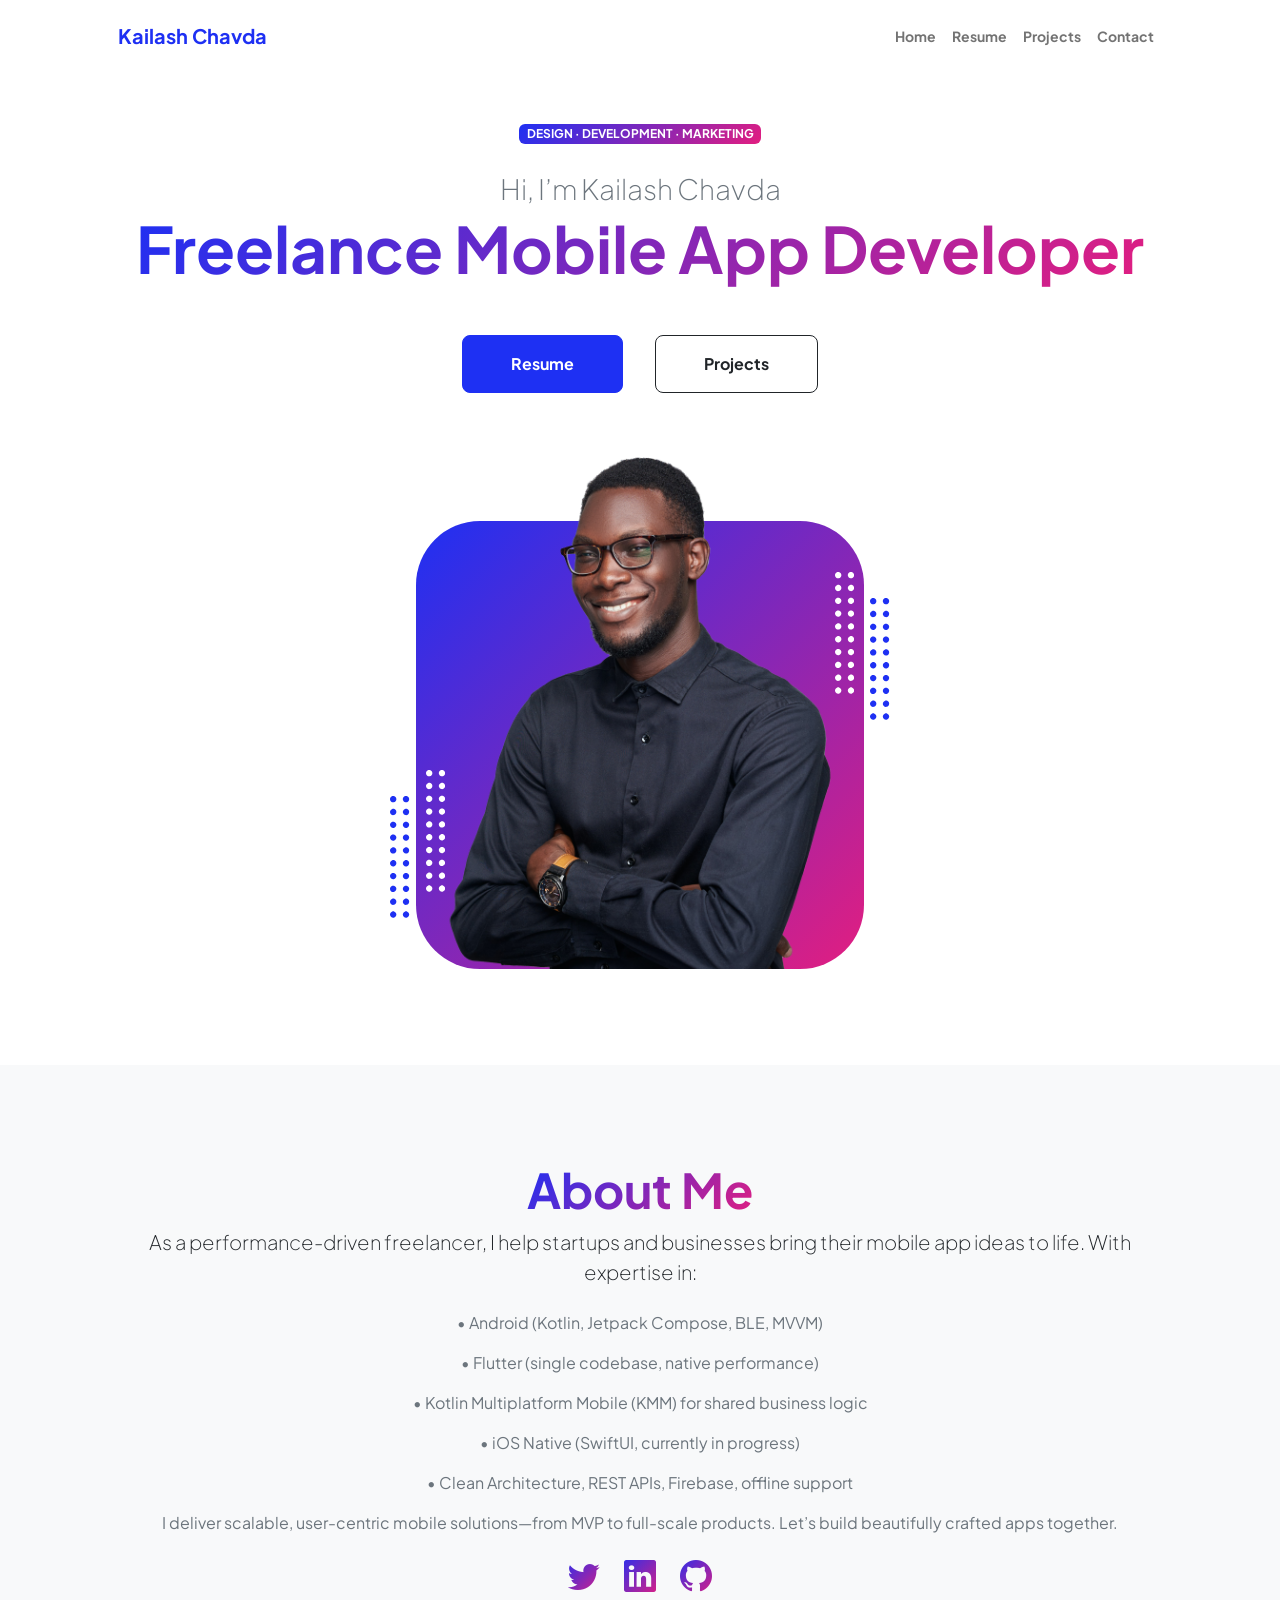
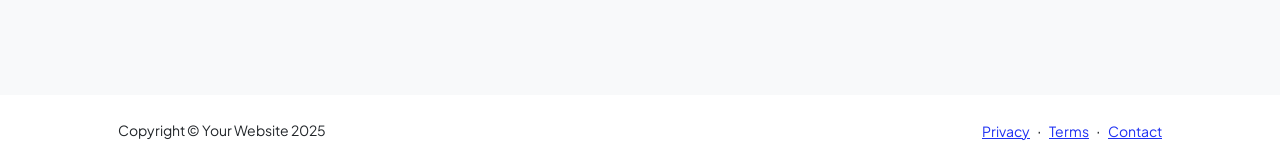
==== index.html @ d4da4707 "Update index.html H1 tag changes" ====
<!DOCTYPE html>
<html lang="en">
    <head>
        <meta charset="utf-8" />
        <meta name="viewport" content="width=device-width, initial-scale=1, shrink-to-fit=no" />
        <meta name="description" content="" />
        <meta name="author" content="" />
        <title>Portfolio - Kailash Chavda</title>
        <!-- Favicon-->
        <link rel="icon" type="image/x-icon" href="assets/favicon.ico" />
        <!-- Custom Google font-->
        <link rel="preconnect" href="https://fonts.googleapis.com" />
        <link rel="preconnect" href="https://fonts.gstatic.com" crossorigin />
        <link href="https://fonts.googleapis.com/css2?family=Plus+Jakarta+Sans:wght@100;200;300;400;500;600;700;800;900&amp;display=swap" rel="stylesheet" />
        <!-- Bootstrap icons-->
        <link href="https://cdn.jsdelivr.net/npm/bootstrap-icons@1.8.1/font/bootstrap-icons.css" rel="stylesheet" />
        <!-- Core theme CSS (includes Bootstrap)-->
        <link href="css/styles.css" rel="stylesheet" />
    </head>
    <body class="d-flex flex-column h-100">
        <main class="flex-shrink-0">
            <!-- Navigation-->
            <nav class="navbar navbar-expand-lg navbar-light bg-white py-3">
                <div class="container px-5">
                    <a class="navbar-brand" href="index.html"><span class="fw-bolder text-primary">Kailash Chavda</span></a>
                    <button class="navbar-toggler" type="button" data-bs-toggle="collapse" data-bs-target="#navbarSupportedContent" aria-controls="navbarSupportedContent" aria-expanded="false" aria-label="Toggle navigation"><span class="navbar-toggler-icon"></span></button>
                    <div class="collapse navbar-collapse" id="navbarSupportedContent">
                        <ul class="navbar-nav ms-auto mb-2 mb-lg-0 small fw-bolder">
                            <li class="nav-item"><a class="nav-link" href="index.html">Home</a></li>
                            <li class="nav-item"><a class="nav-link" href="resume.html">Resume</a></li>
                            <li class="nav-item"><a class="nav-link" href="projects.html">Projects</a></li>
                            <li class="nav-item"><a class="nav-link" href="contact.html">Contact</a></li>
                        </ul>
                    </div>
                </div>
            </nav>
            <!-- Header-->
            <header class="py-5">
                <div class="container px-5 pb-5">
                    <div class="row gx-5 align-items-center">
                        <div class="col-xxl-5">
                            <!-- Header text content-->
                            <div class="text-center text-xxl-start">
                                <div class="badge bg-gradient-primary-to-secondary text-white mb-4"><div class="text-uppercase">Design &middot; Development &middot; Marketing</div></div>
                                <div class="fs-3 fw-light text-muted">Hi, I’m Kailash Chavda</div>
                                <h1 class="display-3 fw-bolder mb-5"><span class="text-gradient d-inline">Freelance Mobile App Developer</span></h1>
                                <div class="d-grid gap-3 d-sm-flex justify-content-sm-center justify-content-xxl-start mb-3">
                                    <a class="btn btn-primary btn-lg px-5 py-3 me-sm-3 fs-6 fw-bolder" href="resume.html">Resume</a>
                                    <a class="btn btn-outline-dark btn-lg px-5 py-3 fs-6 fw-bolder" href="projects.html">Projects</a>
                                </div>
                            </div>
                        </div>
                        <div class="col-xxl-7">
                            <!-- Header profile picture-->
                            <div class="d-flex justify-content-center mt-5 mt-xxl-0">
                                <div class="profile bg-gradient-primary-to-secondary">
                                    <!-- TIP: For best results, use a photo with a transparent background like the demo example below-->
                                    <!-- Watch a tutorial on how to do this on YouTube (link)-->
                                    <img class="profile-img" src="assets/profile.png" alt="..." />
                                    <div class="dots-1">
                                        <!-- SVG Dots-->
                                        <svg version="1.1" xmlns="http://www.w3.org/2000/svg" xmlns:xlink="http://www.w3.org/1999/xlink" x="0px" y="0px" viewBox="0 0 191.6 1215.4" style="enable-background: new 0 0 191.6 1215.4" xml:space="preserve">
                                            <g transform="translate(0.000000,1280.000000) scale(0.100000,-0.100000)">
                                                <path d="M227.7,12788.6c-105-35-200-141-222-248c-43-206,163-412,369-369c155,32,275,190,260,339c-11,105-90,213-190,262        C383.7,12801.6,289.7,12808.6,227.7,12788.6z"></path>
                                                <path d="M1507.7,12788.6c-151-50-253-216-222-362c25-119,136-230,254-255c194-41,395,142,375,339c-11,105-90,213-190,262        C1663.7,12801.6,1569.7,12808.6,1507.7,12788.6z"></path>
                                                <path d="M227.7,11508.6c-105-35-200-141-222-248c-43-206,163-412,369-369c155,32,275,190,260,339c-11,105-90,213-190,262        C383.7,11521.6,289.7,11528.6,227.7,11508.6z"></path>
                                                <path d="M1507.7,11508.6c-151-50-253-216-222-362c25-119,136-230,254-255c194-41,395,142,375,339c-11,105-90,213-190,262        C1663.7,11521.6,1569.7,11528.6,1507.7,11508.6z"></path>
                                                <path d="M227.7,10228.6c-105-35-200-141-222-248c-43-206,163-412,369-369c155,32,275,190,260,339c-11,105-90,213-190,262        C383.7,10241.6,289.7,10248.6,227.7,10228.6z"></path>
                                                <path d="M1507.7,10228.6c-105-35-200-141-222-248c-43-206,163-412,369-369c155,32,275,190,260,339c-11,105-90,213-190,262        C1663.7,10241.6,1569.7,10248.6,1507.7,10228.6z"></path>
                                                <path d="M227.7,8948.6c-105-35-200-141-222-248c-43-206,163-412,369-369c155,32,275,190,260,339c-11,105-90,213-190,262        C383.7,8961.6,289.7,8968.6,227.7,8948.6z"></path>
                                                <path d="M1507.7,8948.6c-105-35-200-141-222-248c-43-206,163-412,369-369c155,32,275,190,260,339c-11,105-90,213-190,262        C1663.7,8961.6,1569.7,8968.6,1507.7,8948.6z"></path>
                                                <path d="M227.7,7668.6c-105-35-200-141-222-248c-43-206,163-412,369-369c155,32,275,190,260,339c-11,105-90,213-190,262        C383.7,7681.6,289.7,7688.6,227.7,7668.6z"></path>
                                                <path d="M1507.7,7668.6c-105-35-200-141-222-248c-43-206,163-412,369-369c155,32,275,190,260,339c-11,105-90,213-190,262        C1663.7,7681.6,1569.7,7688.6,1507.7,7668.6z"></path>
                                                <path d="M227.7,6388.6c-105-35-200-141-222-248c-43-206,163-412,369-369c155,32,275,190,260,339c-11,105-90,213-190,262        C383.7,6401.6,289.7,6408.6,227.7,6388.6z"></path>
                                                <path d="M1507.7,6388.6c-105-35-200-141-222-248c-43-206,163-412,369-369c155,32,275,190,260,339c-11,105-90,213-190,262        C1663.7,6401.6,1569.7,6408.6,1507.7,6388.6z"></path>
                                                <path d="M227.7,5108.6c-105-35-200-141-222-248c-43-206,163-412,369-369c155,32,275,190,260,339c-11,105-90,213-190,262        C383.7,5121.6,289.7,5128.6,227.7,5108.6z"></path>
                                                <path d="M1507.7,5108.6c-105-35-200-141-222-248c-43-206,163-412,369-369c155,32,275,190,260,339c-11,105-90,213-190,262        C1663.7,5121.6,1569.7,5128.6,1507.7,5108.6z"></path>
                                                <path d="M227.7,3828.6c-105-35-200-141-222-248c-43-206,163-412,369-369c155,32,275,190,260,339c-11,105-90,213-190,262        C383.7,3841.6,289.7,3848.6,227.7,3828.6z"></path>
                                                <path d="M1507.7,3828.6c-105-35-200-141-222-248c-43-206,163-412,369-369c155,32,275,190,260,339c-11,105-90,213-190,262        C1663.7,3841.6,1569.7,3848.6,1507.7,3828.6z"></path>
                                                <path d="M227.7,2548.6c-105-35-200-141-222-248c-43-206,163-412,369-369c155,32,275,190,260,339c-11,105-90,213-190,262        C383.7,2561.6,289.7,2568.6,227.7,2548.6z"></path>
                                                <path d="M1507.7,2548.6c-105-35-200-141-222-248c-43-206,163-412,369-369c155,32,275,190,260,339c-11,105-90,213-190,262        C1663.7,2561.6,1569.7,2568.6,1507.7,2548.6z"></path>
                                                <path d="M227.7,1268.6c-105-35-200-141-222-248c-43-206,163-412,369-369c155,32,275,190,260,339c-11,105-90,213-190,262        C383.7,1281.6,289.7,1288.6,227.7,1268.6z"></path>
                                                <path d="M1507.7,1268.6c-105-35-200-141-222-248c-43-206,163-412,369-369c155,32,275,190,260,339c-11,105-90,213-190,262        C1663.7,1281.6,1569.7,1288.6,1507.7,1268.6z"></path>
                                            </g>
                                        </svg>
                                        <!-- END of SVG dots-->
                                    </div>
                                    <div class="dots-2">
                                        <!-- SVG Dots-->
                                        <svg version="1.1" xmlns="http://www.w3.org/2000/svg" xmlns:xlink="http://www.w3.org/1999/xlink" x="0px" y="0px" viewBox="0 0 191.6 1215.4" style="enable-background: new 0 0 191.6 1215.4" xml:space="preserve">
                                            <g transform="translate(0.000000,1280.000000) scale(0.100000,-0.100000)">
                                                <path d="M227.7,12788.6c-105-35-200-141-222-248c-43-206,163-412,369-369c155,32,275,190,260,339c-11,105-90,213-190,262        C383.7,12801.6,289.7,12808.6,227.7,12788.6z"></path>
                                                <path d="M1507.7,12788.6c-151-50-253-216-222-362c25-119,136-230,254-255c194-41,395,142,375,339c-11,105-90,213-190,262        C1663.7,12801.6,1569.7,12808.6,1507.7,12788.6z"></path>
                                                <path d="M227.7,11508.6c-105-35-200-141-222-248c-43-206,163-412,369-369c155,32,275,190,260,339c-11,105-90,213-190,262        C383.7,11521.6,289.7,11528.6,227.7,11508.6z"></path>
                                                <path d="M1507.7,11508.6c-151-50-253-216-222-362c25-119,136-230,254-255c194-41,395,142,375,339c-11,105-90,213-190,262        C1663.7,11521.6,1569.7,11528.6,1507.7,11508.6z"></path>
                                                <path d="M227.7,10228.6c-105-35-200-141-222-248c-43-206,163-412,369-369c155,32,275,190,260,339c-11,105-90,213-190,262        C383.7,10241.6,289.7,10248.6,227.7,10228.6z"></path>
                                                <path d="M1507.7,10228.6c-105-35-200-141-222-248c-43-206,163-412,369-369c155,32,275,190,260,339c-11,105-90,213-190,262        C1663.7,10241.6,1569.7,10248.6,1507.7,10228.6z"></path>
                                                <path d="M227.7,8948.6c-105-35-200-141-222-248c-43-206,163-412,369-369c155,32,275,190,260,339c-11,105-90,213-190,262        C383.7,8961.6,289.7,8968.6,227.7,8948.6z"></path>
                                                <path d="M1507.7,8948.6c-105-35-200-141-222-248c-43-206,163-412,369-369c155,32,275,190,260,339c-11,105-90,213-190,262        C1663.7,8961.6,1569.7,8968.6,1507.7,8948.6z"></path>
                                                <path d="M227.7,7668.6c-105-35-200-141-222-248c-43-206,163-412,369-369c155,32,275,190,260,339c-11,105-90,213-190,262        C383.7,7681.6,289.7,7688.6,227.7,7668.6z"></path>
                                                <path d="M1507.7,7668.6c-105-35-200-141-222-248c-43-206,163-412,369-369c155,32,275,190,260,339c-11,105-90,213-190,262        C1663.7,7681.6,1569.7,7688.6,1507.7,7668.6z"></path>
                                                <path d="M227.7,6388.6c-105-35-200-141-222-248c-43-206,163-412,369-369c155,32,275,190,260,339c-11,105-90,213-190,262        C383.7,6401.6,289.7,6408.6,227.7,6388.6z"></path>
                                                <path d="M1507.7,6388.6c-105-35-200-141-222-248c-43-206,163-412,369-369c155,32,275,190,260,339c-11,105-90,213-190,262        C1663.7,6401.6,1569.7,6408.6,1507.7,6388.6z"></path>
                                                <path d="M227.7,5108.6c-105-35-200-141-222-248c-43-206,163-412,369-369c155,32,275,190,260,339c-11,105-90,213-190,262        C383.7,5121.6,289.7,5128.6,227.7,5108.6z"></path>
                                                <path d="M1507.7,5108.6c-105-35-200-141-222-248c-43-206,163-412,369-369c155,32,275,190,260,339c-11,105-90,213-190,262        C1663.7,5121.6,1569.7,5128.6,1507.7,5108.6z"></path>
                                                <path d="M227.7,3828.6c-105-35-200-141-222-248c-43-206,163-412,369-369c155,32,275,190,260,339c-11,105-90,213-190,262        C383.7,3841.6,289.7,3848.6,227.7,3828.6z"></path>
                                                <path d="M1507.7,3828.6c-105-35-200-141-222-248c-43-206,163-412,369-369c155,32,275,190,260,339c-11,105-90,213-190,262        C1663.7,3841.6,1569.7,3848.6,1507.7,3828.6z"></path>
                                                <path d="M227.7,2548.6c-105-35-200-141-222-248c-43-206,163-412,369-369c155,32,275,190,260,339c-11,105-90,213-190,262        C383.7,2561.6,289.7,2568.6,227.7,2548.6z"></path>
                                                <path d="M1507.7,2548.6c-105-35-200-141-222-248c-43-206,163-412,369-369c155,32,275,190,260,339c-11,105-90,213-190,262        C1663.7,2561.6,1569.7,2568.6,1507.7,2548.6z"></path>
                                                <path d="M227.7,1268.6c-105-35-200-141-222-248c-43-206,163-412,369-369c155,32,275,190,260,339c-11,105-90,213-190,262        C383.7,1281.6,289.7,1288.6,227.7,1268.6z"></path>
                                                <path d="M1507.7,1268.6c-105-35-200-141-222-248c-43-206,163-412,369-369c155,32,275,190,260,339c-11,105-90,213-190,262        C1663.7,1281.6,1569.7,1288.6,1507.7,1268.6z"></path>
                                            </g>
                                        </svg>
                                        <!-- END of SVG dots-->
                                    </div>
                                    <div class="dots-3">
                                        <!-- SVG Dots-->
                                        <svg version="1.1" xmlns="http://www.w3.org/2000/svg" xmlns:xlink="http://www.w3.org/1999/xlink" x="0px" y="0px" viewBox="0 0 191.6 1215.4" style="enable-background: new 0 0 191.6 1215.4" xml:space="preserve">
                                            <g transform="translate(0.000000,1280.000000) scale(0.100000,-0.100000)">
                                                <path d="M227.7,12788.6c-105-35-200-141-222-248c-43-206,163-412,369-369c155,32,275,190,260,339c-11,105-90,213-190,262        C383.7,12801.6,289.7,12808.6,227.7,12788.6z"></path>
                                                <path d="M1507.7,12788.6c-151-50-253-216-222-362c25-119,136-230,254-255c194-41,395,142,375,339c-11,105-90,213-190,262        C1663.7,12801.6,1569.7,12808.6,1507.7,12788.6z"></path>
                                                <path d="M227.7,11508.6c-105-35-200-141-222-248c-43-206,163-412,369-369c155,32,275,190,260,339c-11,105-90,213-190,262        C383.7,11521.6,289.7,11528.6,227.7,11508.6z"></path>
                                                <path d="M1507.7,11508.6c-151-50-253-216-222-362c25-119,136-230,254-255c194-41,395,142,375,339c-11,105-90,213-190,262        C1663.7,11521.6,1569.7,11528.6,1507.7,11508.6z"></path>
                                                <path d="M227.7,10228.6c-105-35-200-141-222-248c-43-206,163-412,369-369c155,32,275,190,260,339c-11,105-90,213-190,262        C383.7,10241.6,289.7,10248.6,227.7,10228.6z"></path>
                                                <path d="M1507.7,10228.6c-105-35-200-141-222-248c-43-206,163-412,369-369c155,32,275,190,260,339c-11,105-90,213-190,262        C1663.7,10241.6,1569.7,10248.6,1507.7,10228.6z"></path>
                                                <path d="M227.7,8948.6c-105-35-200-141-222-248c-43-206,163-412,369-369c155,32,275,190,260,339c-11,105-90,213-190,262        C383.7,8961.6,289.7,8968.6,227.7,8948.6z"></path>
                                                <path d="M1507.7,8948.6c-105-35-200-141-222-248c-43-206,163-412,369-369c155,32,275,190,260,339c-11,105-90,213-190,262        C1663.7,8961.6,1569.7,8968.6,1507.7,8948.6z"></path>
                                                <path d="M227.7,7668.6c-105-35-200-141-222-248c-43-206,163-412,369-369c155,32,275,190,260,339c-11,105-90,213-190,262        C383.7,7681.6,289.7,7688.6,227.7,7668.6z"></path>
                                                <path d="M1507.7,7668.6c-105-35-200-141-222-248c-43-206,163-412,369-369c155,32,275,190,260,339c-11,105-90,213-190,262        C1663.7,7681.6,1569.7,7688.6,1507.7,7668.6z"></path>
                                                <path d="M227.7,6388.6c-105-35-200-141-222-248c-43-206,163-412,369-369c155,32,275,190,260,339c-11,105-90,213-190,262        C383.7,6401.6,289.7,6408.6,227.7,6388.6z"></path>
                                                <path d="M1507.7,6388.6c-105-35-200-141-222-248c-43-206,163-412,369-369c155,32,275,190,260,339c-11,105-90,213-190,262        C1663.7,6401.6,1569.7,6408.6,1507.7,6388.6z"></path>
                                                <path d="M227.7,5108.6c-105-35-200-141-222-248c-43-206,163-412,369-369c155,32,275,190,260,339c-11,105-90,213-190,262        C383.7,5121.6,289.7,5128.6,227.7,5108.6z"></path>
                                                <path d="M1507.7,5108.6c-105-35-200-141-222-248c-43-206,163-412,369-369c155,32,275,190,260,339c-11,105-90,213-190,262        C1663.7,5121.6,1569.7,5128.6,1507.7,5108.6z"></path>
                                                <path d="M227.7,3828.6c-105-35-200-141-222-248c-43-206,163-412,369-369c155,32,275,190,260,339c-11,105-90,213-190,262        C383.7,3841.6,289.7,3848.6,227.7,3828.6z"></path>
                                                <path d="M1507.7,3828.6c-105-35-200-141-222-248c-43-206,163-412,369-369c155,32,275,190,260,339c-11,105-90,213-190,262        C1663.7,3841.6,1569.7,3848.6,1507.7,3828.6z"></path>
                                                <path d="M227.7,2548.6c-105-35-200-141-222-248c-43-206,163-412,369-369c155,32,275,190,260,339c-11,105-90,213-190,262        C383.7,2561.6,289.7,2568.6,227.7,2548.6z"></path>
                                                <path d="M1507.7,2548.6c-105-35-200-141-222-248c-43-206,163-412,369-369c155,32,275,190,260,339c-11,105-90,213-190,262        C1663.7,2561.6,1569.7,2568.6,1507.7,2548.6z"></path>
                                                <path d="M227.7,1268.6c-105-35-200-141-222-248c-43-206,163-412,369-369c155,32,275,190,260,339c-11,105-90,213-190,262        C383.7,1281.6,289.7,1288.6,227.7,1268.6z"></path>
                                                <path d="M1507.7,1268.6c-105-35-200-141-222-248c-43-206,163-412,369-369c155,32,275,190,260,339c-11,105-90,213-190,262        C1663.7,1281.6,1569.7,1288.6,1507.7,1268.6z"></path>
                                            </g>
                                        </svg>
                                        <!-- END of SVG dots-->
                                    </div>
                                    <div class="dots-4">
                                        <!-- SVG Dots-->
                                        <svg version="1.1" xmlns="http://www.w3.org/2000/svg" xmlns:xlink="http://www.w3.org/1999/xlink" x="0px" y="0px" viewBox="0 0 191.6 1215.4" style="enable-background: new 0 0 191.6 1215.4" xml:space="preserve">
                                            <g transform="translate(0.000000,1280.000000) scale(0.100000,-0.100000)">
                                                <path d="M227.7,12788.6c-105-35-200-141-222-248c-43-206,163-412,369-369c155,32,275,190,260,339c-11,105-90,213-190,262        C383.7,12801.6,289.7,12808.6,227.7,12788.6z"></path>
                                                <path d="M1507.7,12788.6c-151-50-253-216-222-362c25-119,136-230,254-255c194-41,395,142,375,339c-11,105-90,213-190,262        C1663.7,12801.6,1569.7,12808.6,1507.7,12788.6z"></path>
                                                <path d="M227.7,11508.6c-105-35-200-141-222-248c-43-206,163-412,369-369c155,32,275,190,260,339c-11,105-90,213-190,262        C383.7,11521.6,289.7,11528.6,227.7,11508.6z"></path>
                                                <path d="M1507.7,11508.6c-151-50-253-216-222-362c25-119,136-230,254-255c194-41,395,142,375,339c-11,105-90,213-190,262        C1663.7,11521.6,1569.7,11528.6,1507.7,11508.6z"></path>
                                                <path d="M227.7,10228.6c-105-35-200-141-222-248c-43-206,163-412,369-369c155,32,275,190,260,339c-11,105-90,213-190,262        C383.7,10241.6,289.7,10248.6,227.7,10228.6z"></path>
                                                <path d="M1507.7,10228.6c-105-35-200-141-222-248c-43-206,163-412,369-369c155,32,275,190,260,339c-11,105-90,213-190,262        C1663.7,10241.6,1569.7,10248.6,1507.7,10228.6z"></path>
                                                <path d="M227.7,8948.6c-105-35-200-141-222-248c-43-206,163-412,369-369c155,32,275,190,260,339c-11,105-90,213-190,262        C383.7,8961.6,289.7,8968.6,227.7,8948.6z"></path>
                                                <path d="M1507.7,8948.6c-105-35-200-141-222-248c-43-206,163-412,369-369c155,32,275,190,260,339c-11,105-90,213-190,262        C1663.7,8961.6,1569.7,8968.6,1507.7,8948.6z"></path>
                                                <path d="M227.7,7668.6c-105-35-200-141-222-248c-43-206,163-412,369-369c155,32,275,190,260,339c-11,105-90,213-190,262        C383.7,7681.6,289.7,7688.6,227.7,7668.6z"></path>
                                                <path d="M1507.7,7668.6c-105-35-200-141-222-248c-43-206,163-412,369-369c155,32,275,190,260,339c-11,105-90,213-190,262        C1663.7,7681.6,1569.7,7688.6,1507.7,7668.6z"></path>
                                                <path d="M227.7,6388.6c-105-35-200-141-222-248c-43-206,163-412,369-369c155,32,275,190,260,339c-11,105-90,213-190,262        C383.7,6401.6,289.7,6408.6,227.7,6388.6z"></path>
                                                <path d="M1507.7,6388.6c-105-35-200-141-222-248c-43-206,163-412,369-369c155,32,275,190,260,339c-11,105-90,213-190,262        C1663.7,6401.6,1569.7,6408.6,1507.7,6388.6z"></path>
                                                <path d="M227.7,5108.6c-105-35-200-141-222-248c-43-206,163-412,369-369c155,32,275,190,260,339c-11,105-90,213-190,262        C383.7,5121.6,289.7,5128.6,227.7,5108.6z"></path>
                                                <path d="M1507.7,5108.6c-105-35-200-141-222-248c-43-206,163-412,369-369c155,32,275,190,260,339c-11,105-90,213-190,262        C1663.7,5121.6,1569.7,5128.6,1507.7,5108.6z"></path>
                                                <path d="M227.7,3828.6c-105-35-200-141-222-248c-43-206,163-412,369-369c155,32,275,190,260,339c-11,105-90,213-190,262        C383.7,3841.6,289.7,3848.6,227.7,3828.6z"></path>
                                                <path d="M1507.7,3828.6c-105-35-200-141-222-248c-43-206,163-412,369-369c155,32,275,190,260,339c-11,105-90,213-190,262        C1663.7,3841.6,1569.7,3848.6,1507.7,3828.6z"></path>
                                                <path d="M227.7,2548.6c-105-35-200-141-222-248c-43-206,163-412,369-369c155,32,275,190,260,339c-11,105-90,213-190,262        C383.7,2561.6,289.7,2568.6,227.7,2548.6z"></path>
                                                <path d="M1507.7,2548.6c-105-35-200-141-222-248c-43-206,163-412,369-369c155,32,275,190,260,339c-11,105-90,213-190,262        C1663.7,2561.6,1569.7,2568.6,1507.7,2548.6z"></path>
                                                <path d="M227.7,1268.6c-105-35-200-141-222-248c-43-206,163-412,369-369c155,32,275,190,260,339c-11,105-90,213-190,262        C383.7,1281.6,289.7,1288.6,227.7,1268.6z"></path>
                                                <path d="M1507.7,1268.6c-105-35-200-141-222-248c-43-206,163-412,369-369c155,32,275,190,260,339c-11,105-90,213-190,262        C1663.7,1281.6,1569.7,1288.6,1507.7,1268.6z"></path>
                                            </g>
                                        </svg>
                                        <!-- END of SVG dots-->
                                    </div>
                                </div>
                            </div>
                        </div>
                    </div>
                </div>
            </header>
            <!-- About Section-->
            <section class="bg-light py-5">
                <div class="container px-5">
                    <div class="row gx-5 justify-content-center">
                        <div class="col-xxl-8">
                            <div class="text-center my-5">
                                <h2 class="display-5 fw-bolder"><span class="text-gradient d-inline">About Me</span></h2>
                                <p class="lead fw-light mb-4">As a performance-driven freelancer, I help startups and businesses bring their mobile app ideas to life. With expertise in:</p>
                                <p class="text-muted">• Android (Kotlin, Jetpack Compose, BLE, MVVM)</p>
                                <p class="text-muted">• Flutter (single codebase, native performance)</p>
                                <p class="text-muted">• Kotlin Multiplatform Mobile (KMM) for shared business logic</p>
                                <p class="text-muted">• iOS Native (SwiftUI, currently in progress)</p>
                                <p class="text-muted">• Clean Architecture, REST APIs, Firebase, offline support</p>
                                <p class="text-muted"></p>
                                <p class="text-muted">I deliver scalable, user-centric mobile solutions—from MVP to full-scale products. Let’s build beautifully crafted apps together.</p>
                                <div class="d-flex justify-content-center fs-2 gap-4">
                                    <a class="text-gradient" href="#!"><i class="bi bi-twitter"></i></a>
                                    <a class="text-gradient" href="https://www.linkedin.com/in/kailash-chavda/"><i class="bi bi-linkedin"></i></a>
                                    <a class="text-gradient" href="https://github.com/kailash-chavda/"><i class="bi bi-github"></i></a>
                                </div>
                            </div>
                        </div>
                    </div>
                </div>
            </section>
        </main>
        <!-- Footer-->
        <footer class="bg-white py-4 mt-auto">
            <div class="container px-5">
                <div class="row align-items-center justify-content-between flex-column flex-sm-row">
                    <div class="col-auto"><div class="small m-0">Copyright &copy; Your Website 2025</div></div>
                    <div class="col-auto">
                        <a class="small" href="#!">Privacy</a>
                        <span class="mx-1">&middot;</span>
                        <a class="small" href="#!">Terms</a>
                        <span class="mx-1">&middot;</span>
                        <a class="small" href="#!">Contact</a>
                    </div>
                </div>
            </div>
        </footer>
        <!-- Bootstrap core JS-->
        <script src="https://cdn.jsdelivr.net/npm/bootstrap@5.2.3/dist/js/bootstrap.bundle.min.js"></script>
        <!-- Core theme JS-->
        <script src="js/scripts.js"></script>
    </body>
</html>
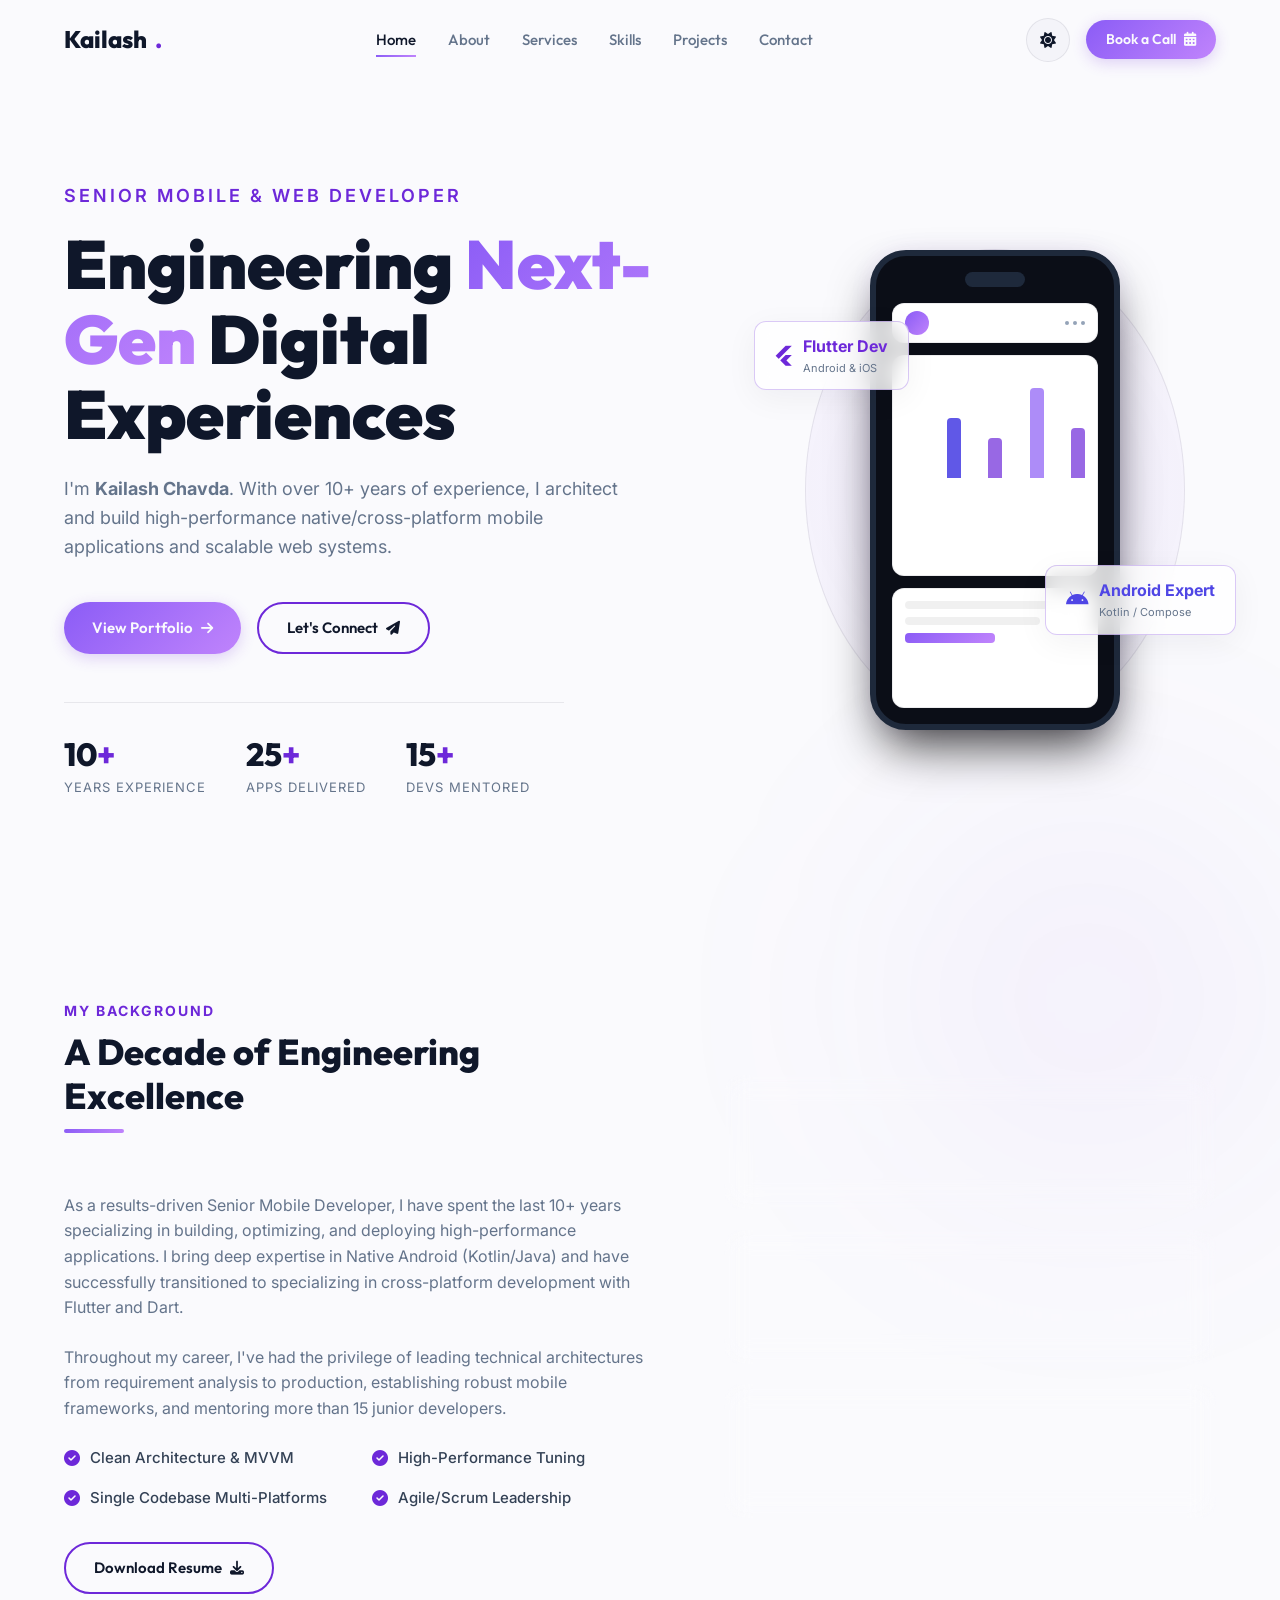
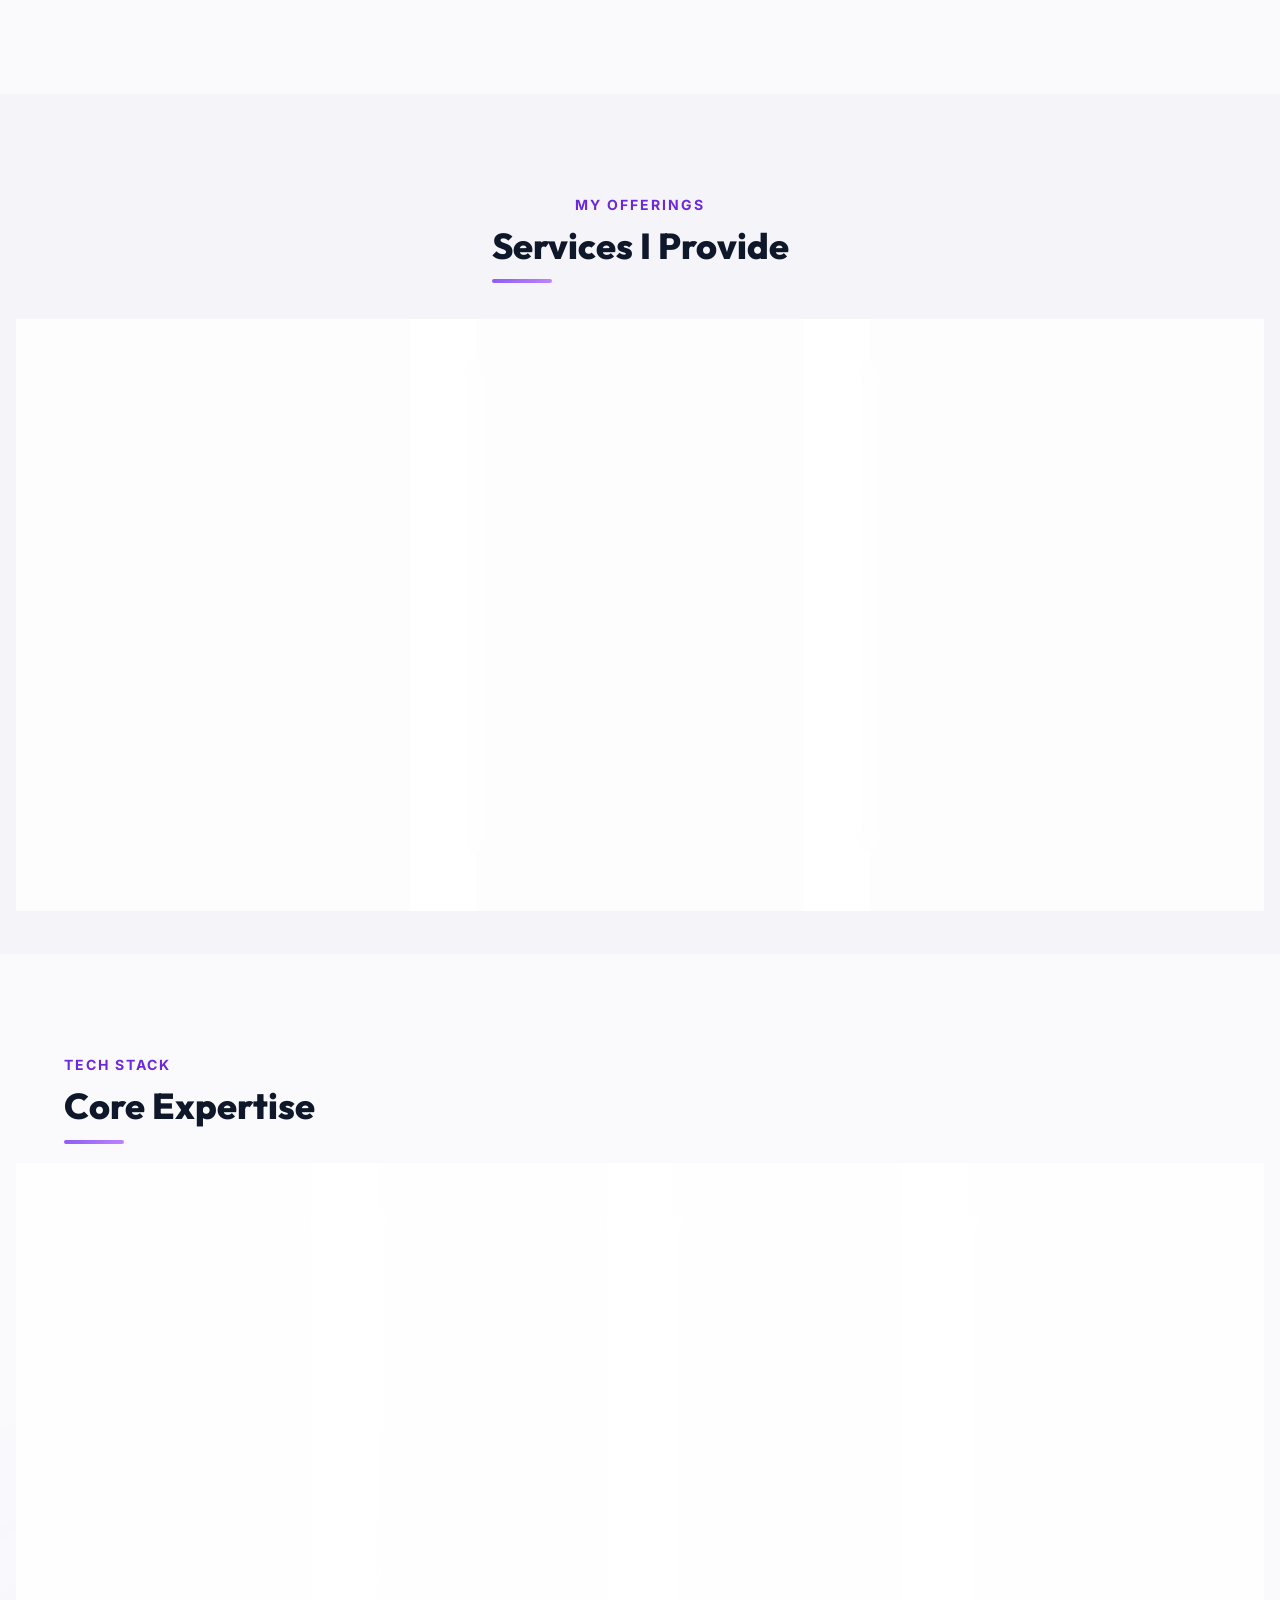
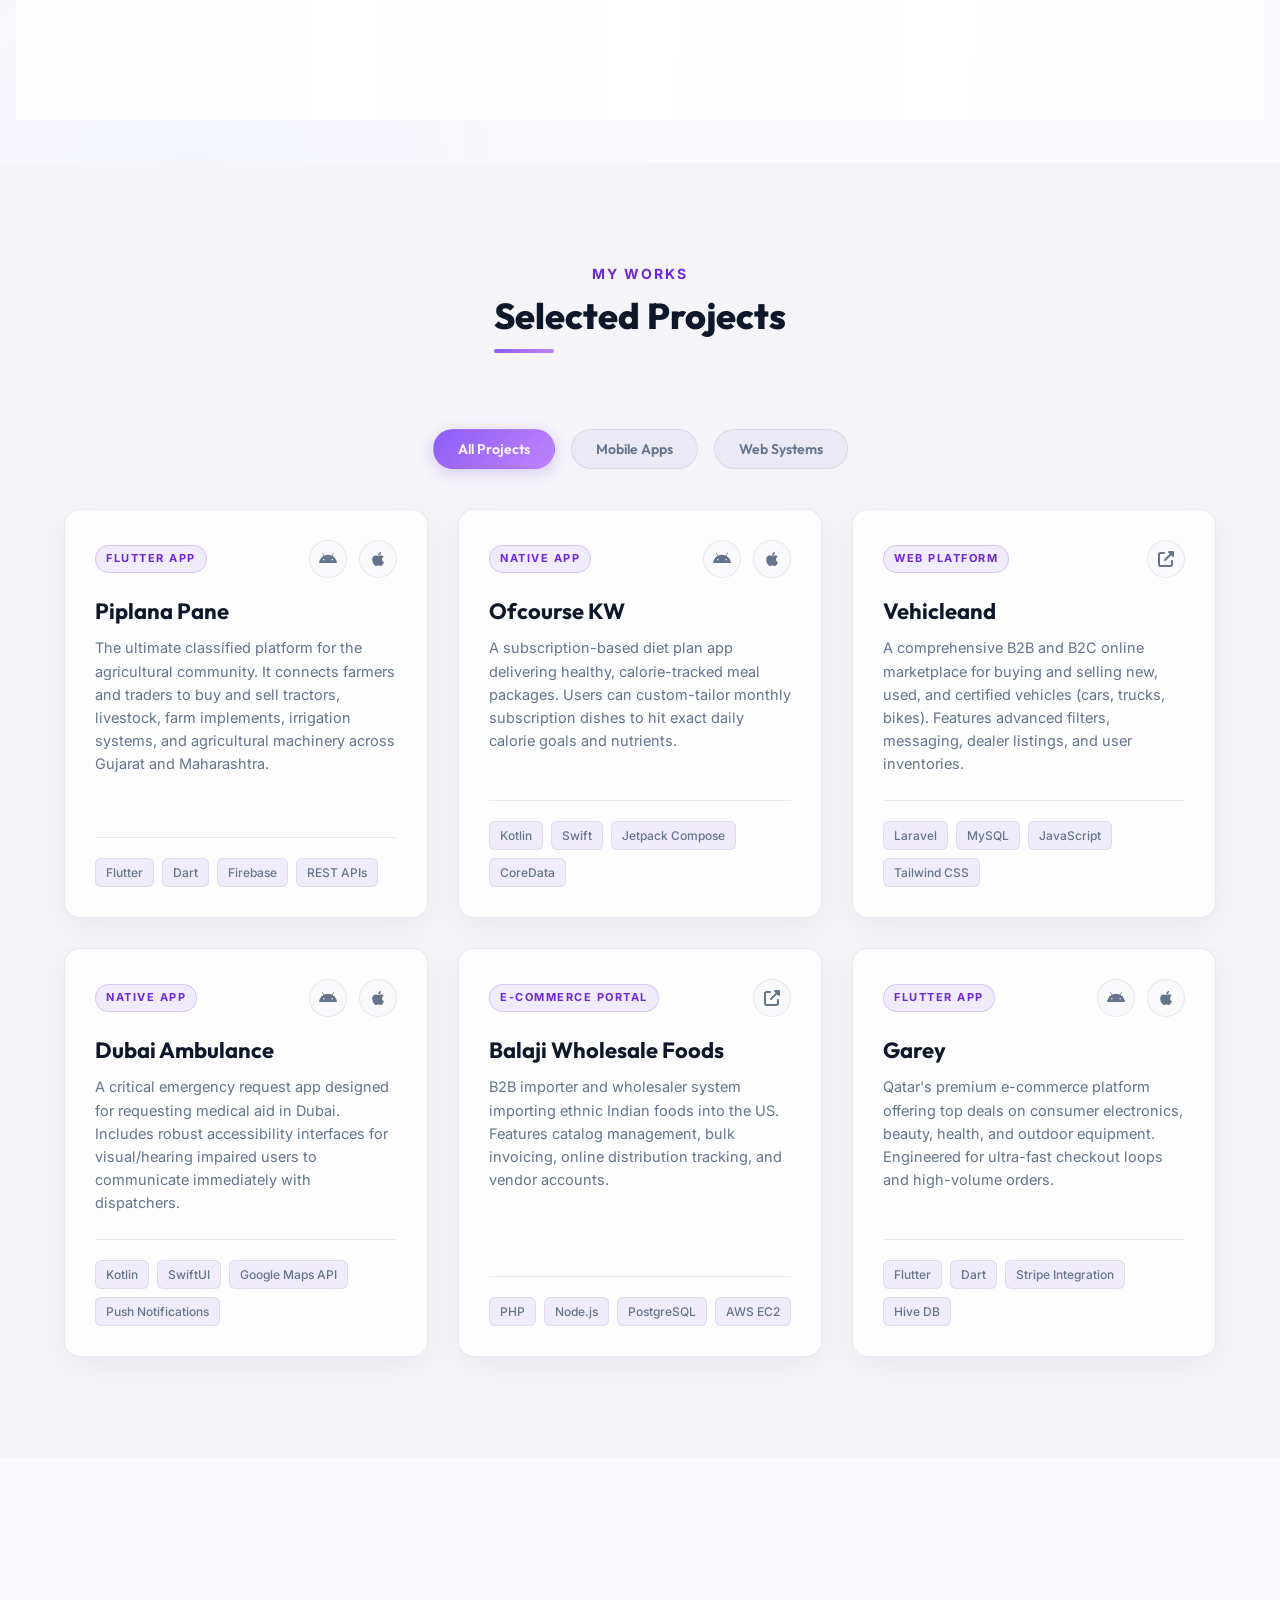
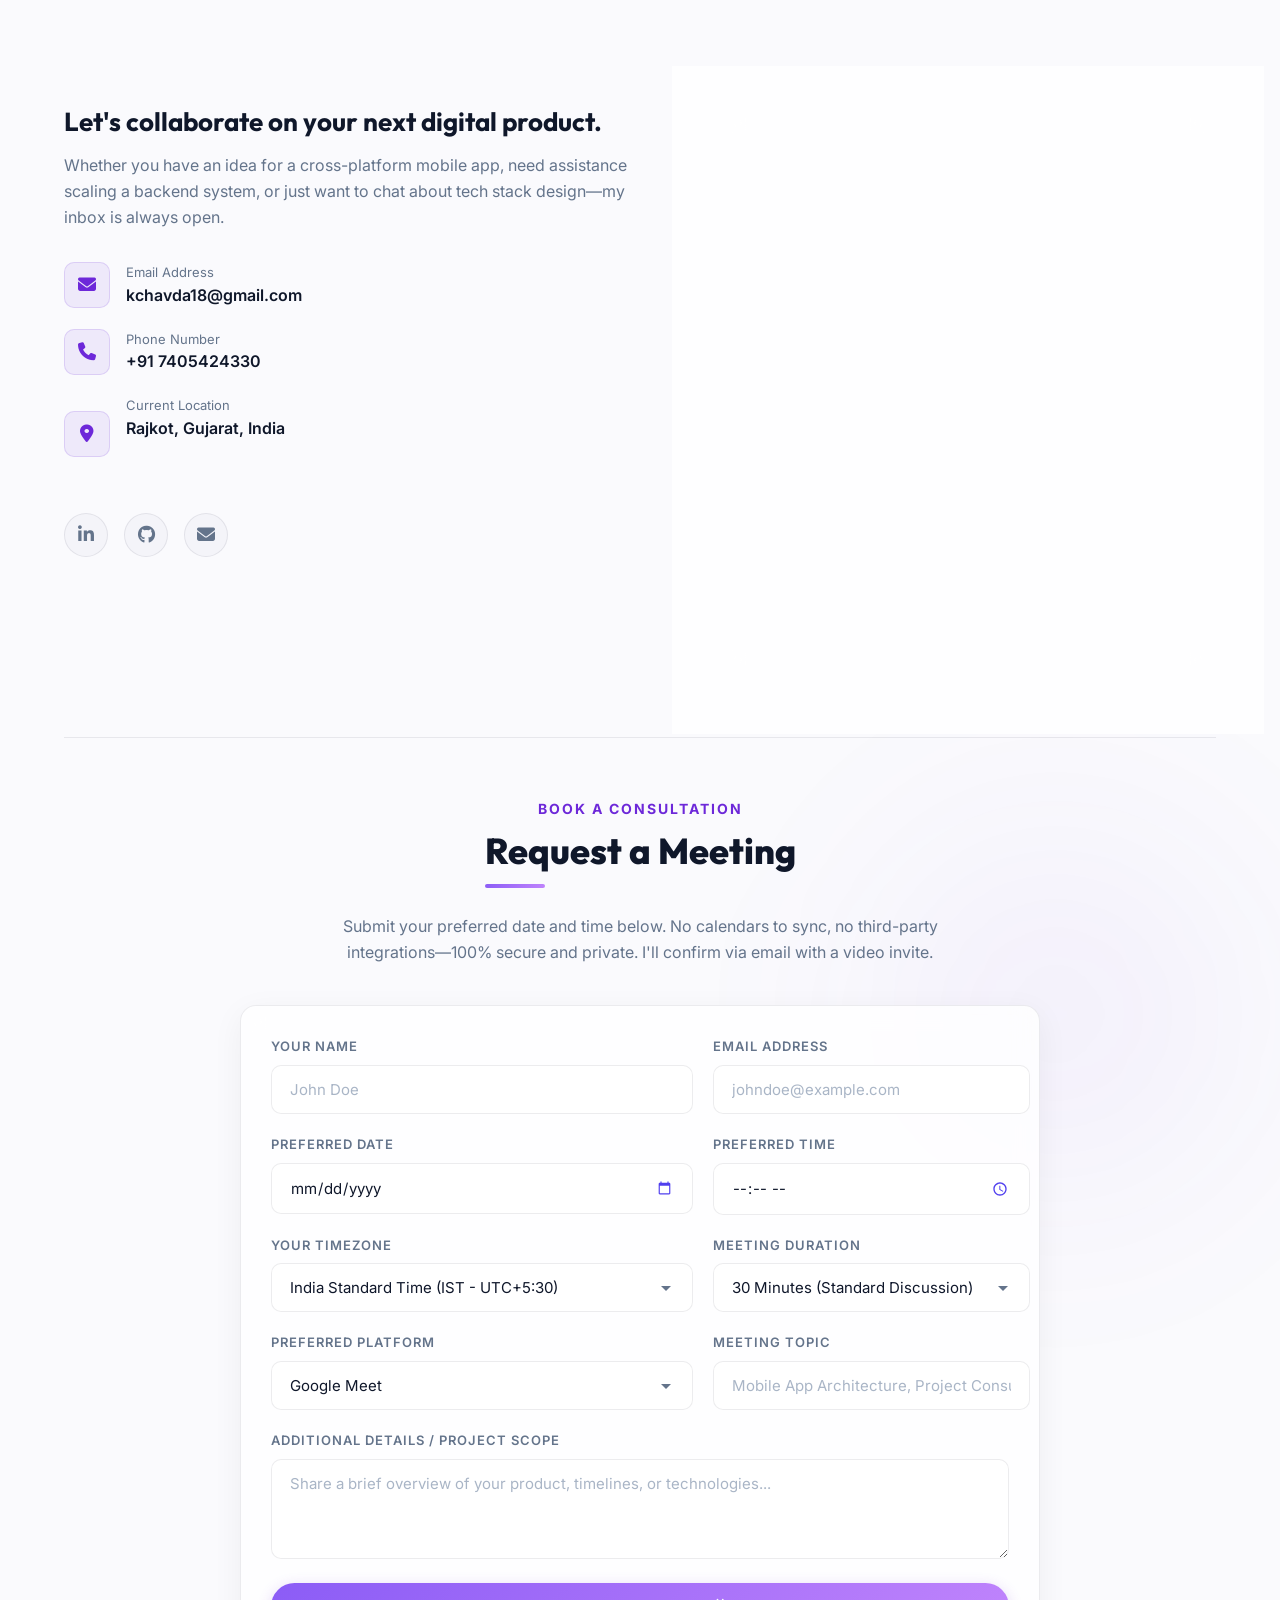
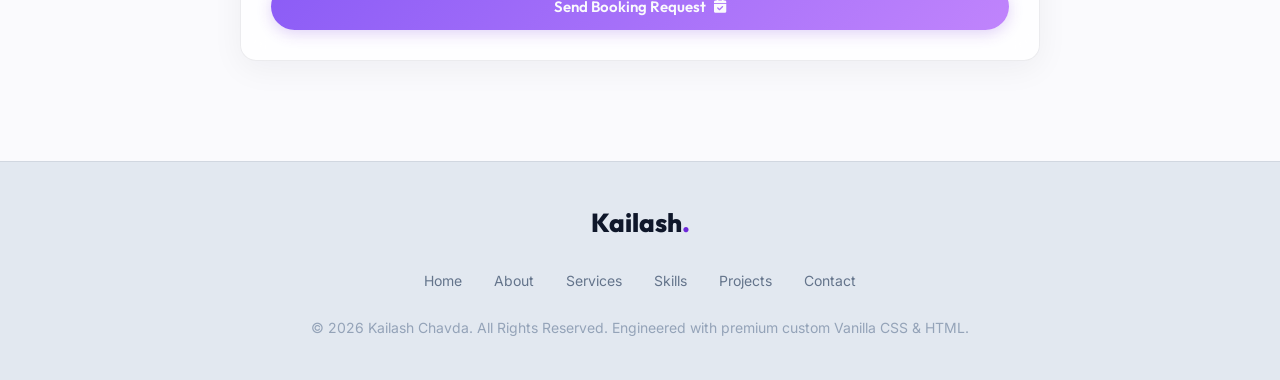
==== commit 9d0a01fb: "feat: initial commit with portfolios V1, V2, V3, and V4" ====
--- a/index.html
+++ b/index.html
@@ -1,224 +1,848 @@
 <!DOCTYPE html>
 <html lang="en">
-    <head>
-        <meta charset="utf-8" />
-        <meta name="viewport" content="width=device-width, initial-scale=1, shrink-to-fit=no" />
-        <meta name="description" content="" />
-        <meta name="author" content="" />
-        <title>Portfolio - Kailash Chavda</title>
-        <!-- Favicon-->
-        <link rel="icon" type="image/x-icon" href="assets/favicon.ico" />
-        <!-- Custom Google font-->
-        <link rel="preconnect" href="https://fonts.googleapis.com" />
-        <link rel="preconnect" href="https://fonts.gstatic.com" crossorigin />
-        <link href="https://fonts.googleapis.com/css2?family=Plus+Jakarta+Sans:wght@100;200;300;400;500;600;700;800;900&amp;display=swap" rel="stylesheet" />
-        <!-- Bootstrap icons-->
-        <link href="https://cdn.jsdelivr.net/npm/bootstrap-icons@1.8.1/font/bootstrap-icons.css" rel="stylesheet" />
-        <!-- Core theme CSS (includes Bootstrap)-->
-        <link href="css/styles.css" rel="stylesheet" />
-    </head>
-    <body class="d-flex flex-column h-100">
-        <main class="flex-shrink-0">
-            <!-- Navigation-->
-            <nav class="navbar navbar-expand-lg navbar-light bg-white py-3">
-                <div class="container px-5">
-                    <a class="navbar-brand" href="index.html"><span class="fw-bolder text-primary">Kailash Chavda</span></a>
-                    <button class="navbar-toggler" type="button" data-bs-toggle="collapse" data-bs-target="#navbarSupportedContent" aria-controls="navbarSupportedContent" aria-expanded="false" aria-label="Toggle navigation"><span class="navbar-toggler-icon"></span></button>
-                    <div class="collapse navbar-collapse" id="navbarSupportedContent">
-                        <ul class="navbar-nav ms-auto mb-2 mb-lg-0 small fw-bolder">
-                            <li class="nav-item"><a class="nav-link" href="index.html">Home</a></li>
-                            <li class="nav-item"><a class="nav-link" href="resume.html">Resume</a></li>
-                            <li class="nav-item"><a class="nav-link" href="projects.html">Projects</a></li>
-                            <li class="nav-item"><a class="nav-link" href="contact.html">Contact</a></li>
-                        </ul>
-                    </div>
-                </div>
-            </nav>
-            <!-- Header-->
-            <header class="py-5">
-                <div class="container px-5 pb-5">
-                    <div class="row gx-5 align-items-center">
-                        <div class="col-xxl-5">
-                            <!-- Header text content-->
-                            <div class="text-center text-xxl-start">
-                                <div class="badge bg-gradient-primary-to-secondary text-white mb-4"><div class="text-uppercase">Design &middot; Development &middot; Marketing</div></div>
-                                <div class="fs-3 fw-light text-muted">Hi, I’m Kailash Chavda</div>
-                                <h1 class="display-3 fw-bolder mb-5"><span class="text-gradient d-inline">Freelance Mobile App Developer</span></h1>
-                                <div class="d-grid gap-3 d-sm-flex justify-content-sm-center justify-content-xxl-start mb-3">
-                                    <a class="btn btn-primary btn-lg px-5 py-3 me-sm-3 fs-6 fw-bolder" href="resume.html">Resume</a>
-                                    <a class="btn btn-outline-dark btn-lg px-5 py-3 fs-6 fw-bolder" href="projects.html">Projects</a>
-                                </div>
-                            </div>
-                        </div>
-                        <div class="col-xxl-7">
-                            <!-- Header profile picture-->
-                            <div class="d-flex justify-content-center mt-5 mt-xxl-0">
-                                <div class="profile bg-gradient-primary-to-secondary">
-                                    <!-- TIP: For best results, use a photo with a transparent background like the demo example below-->
-                                    <!-- Watch a tutorial on how to do this on YouTube (link)-->
-                                    <img class="profile-img" src="assets/profile.png" alt="..." />
-                                    <div class="dots-1">
-                                        <!-- SVG Dots-->
-                                        <svg version="1.1" xmlns="http://www.w3.org/2000/svg" xmlns:xlink="http://www.w3.org/1999/xlink" x="0px" y="0px" viewBox="0 0 191.6 1215.4" style="enable-background: new 0 0 191.6 1215.4" xml:space="preserve">
-                                            <g transform="translate(0.000000,1280.000000) scale(0.100000,-0.100000)">
-                                                <path d="M227.7,12788.6c-105-35-200-141-222-248c-43-206,163-412,369-369c155,32,275,190,260,339c-11,105-90,213-190,262        C383.7,12801.6,289.7,12808.6,227.7,12788.6z"></path>
-                                                <path d="M1507.7,12788.6c-151-50-253-216-222-362c25-119,136-230,254-255c194-41,395,142,375,339c-11,105-90,213-190,262        C1663.7,12801.6,1569.7,12808.6,1507.7,12788.6z"></path>
-                                                <path d="M227.7,11508.6c-105-35-200-141-222-248c-43-206,163-412,369-369c155,32,275,190,260,339c-11,105-90,213-190,262        C383.7,11521.6,289.7,11528.6,227.7,11508.6z"></path>
-                                                <path d="M1507.7,11508.6c-151-50-253-216-222-362c25-119,136-230,254-255c194-41,395,142,375,339c-11,105-90,213-190,262        C1663.7,11521.6,1569.7,11528.6,1507.7,11508.6z"></path>
-                                                <path d="M227.7,10228.6c-105-35-200-141-222-248c-43-206,163-412,369-369c155,32,275,190,260,339c-11,105-90,213-190,262        C383.7,10241.6,289.7,10248.6,227.7,10228.6z"></path>
-                                                <path d="M1507.7,10228.6c-105-35-200-141-222-248c-43-206,163-412,369-369c155,32,275,190,260,339c-11,105-90,213-190,262        C1663.7,10241.6,1569.7,10248.6,1507.7,10228.6z"></path>
-                                                <path d="M227.7,8948.6c-105-35-200-141-222-248c-43-206,163-412,369-369c155,32,275,190,260,339c-11,105-90,213-190,262        C383.7,8961.6,289.7,8968.6,227.7,8948.6z"></path>
-                                                <path d="M1507.7,8948.6c-105-35-200-141-222-248c-43-206,163-412,369-369c155,32,275,190,260,339c-11,105-90,213-190,262        C1663.7,8961.6,1569.7,8968.6,1507.7,8948.6z"></path>
-                                                <path d="M227.7,7668.6c-105-35-200-141-222-248c-43-206,163-412,369-369c155,32,275,190,260,339c-11,105-90,213-190,262        C383.7,7681.6,289.7,7688.6,227.7,7668.6z"></path>
-                                                <path d="M1507.7,7668.6c-105-35-200-141-222-248c-43-206,163-412,369-369c155,32,275,190,260,339c-11,105-90,213-190,262        C1663.7,7681.6,1569.7,7688.6,1507.7,7668.6z"></path>
-                                                <path d="M227.7,6388.6c-105-35-200-141-222-248c-43-206,163-412,369-369c155,32,275,190,260,339c-11,105-90,213-190,262        C383.7,6401.6,289.7,6408.6,227.7,6388.6z"></path>
-                                                <path d="M1507.7,6388.6c-105-35-200-141-222-248c-43-206,163-412,369-369c155,32,275,190,260,339c-11,105-90,213-190,262        C1663.7,6401.6,1569.7,6408.6,1507.7,6388.6z"></path>
-                                                <path d="M227.7,5108.6c-105-35-200-141-222-248c-43-206,163-412,369-369c155,32,275,190,260,339c-11,105-90,213-190,262        C383.7,5121.6,289.7,5128.6,227.7,5108.6z"></path>
-                                                <path d="M1507.7,5108.6c-105-35-200-141-222-248c-43-206,163-412,369-369c155,32,275,190,260,339c-11,105-90,213-190,262        C1663.7,5121.6,1569.7,5128.6,1507.7,5108.6z"></path>
-                                                <path d="M227.7,3828.6c-105-35-200-141-222-248c-43-206,163-412,369-369c155,32,275,190,260,339c-11,105-90,213-190,262        C383.7,3841.6,289.7,3848.6,227.7,3828.6z"></path>
-                                                <path d="M1507.7,3828.6c-105-35-200-141-222-248c-43-206,163-412,369-369c155,32,275,190,260,339c-11,105-90,213-190,262        C1663.7,3841.6,1569.7,3848.6,1507.7,3828.6z"></path>
-                                                <path d="M227.7,2548.6c-105-35-200-141-222-248c-43-206,163-412,369-369c155,32,275,190,260,339c-11,105-90,213-190,262        C383.7,2561.6,289.7,2568.6,227.7,2548.6z"></path>
-                                                <path d="M1507.7,2548.6c-105-35-200-141-222-248c-43-206,163-412,369-369c155,32,275,190,260,339c-11,105-90,213-190,262        C1663.7,2561.6,1569.7,2568.6,1507.7,2548.6z"></path>
-                                                <path d="M227.7,1268.6c-105-35-200-141-222-248c-43-206,163-412,369-369c155,32,275,190,260,339c-11,105-90,213-190,262        C383.7,1281.6,289.7,1288.6,227.7,1268.6z"></path>
-                                                <path d="M1507.7,1268.6c-105-35-200-141-222-248c-43-206,163-412,369-369c155,32,275,190,260,339c-11,105-90,213-190,262        C1663.7,1281.6,1569.7,1288.6,1507.7,1268.6z"></path>
-                                            </g>
-                                        </svg>
-                                        <!-- END of SVG dots-->
-                                    </div>
-                                    <div class="dots-2">
-                                        <!-- SVG Dots-->
-                                        <svg version="1.1" xmlns="http://www.w3.org/2000/svg" xmlns:xlink="http://www.w3.org/1999/xlink" x="0px" y="0px" viewBox="0 0 191.6 1215.4" style="enable-background: new 0 0 191.6 1215.4" xml:space="preserve">
-                                            <g transform="translate(0.000000,1280.000000) scale(0.100000,-0.100000)">
-                                                <path d="M227.7,12788.6c-105-35-200-141-222-248c-43-206,163-412,369-369c155,32,275,190,260,339c-11,105-90,213-190,262        C383.7,12801.6,289.7,12808.6,227.7,12788.6z"></path>
-                                                <path d="M1507.7,12788.6c-151-50-253-216-222-362c25-119,136-230,254-255c194-41,395,142,375,339c-11,105-90,213-190,262        C1663.7,12801.6,1569.7,12808.6,1507.7,12788.6z"></path>
-                                                <path d="M227.7,11508.6c-105-35-200-141-222-248c-43-206,163-412,369-369c155,32,275,190,260,339c-11,105-90,213-190,262        C383.7,11521.6,289.7,11528.6,227.7,11508.6z"></path>
-                                                <path d="M1507.7,11508.6c-151-50-253-216-222-362c25-119,136-230,254-255c194-41,395,142,375,339c-11,105-90,213-190,262        C1663.7,11521.6,1569.7,11528.6,1507.7,11508.6z"></path>
-                                                <path d="M227.7,10228.6c-105-35-200-141-222-248c-43-206,163-412,369-369c155,32,275,190,260,339c-11,105-90,213-190,262        C383.7,10241.6,289.7,10248.6,227.7,10228.6z"></path>
-                                                <path d="M1507.7,10228.6c-105-35-200-141-222-248c-43-206,163-412,369-369c155,32,275,190,260,339c-11,105-90,213-190,262        C1663.7,10241.6,1569.7,10248.6,1507.7,10228.6z"></path>
-                                                <path d="M227.7,8948.6c-105-35-200-141-222-248c-43-206,163-412,369-369c155,32,275,190,260,339c-11,105-90,213-190,262        C383.7,8961.6,289.7,8968.6,227.7,8948.6z"></path>
-                                                <path d="M1507.7,8948.6c-105-35-200-141-222-248c-43-206,163-412,369-369c155,32,275,190,260,339c-11,105-90,213-190,262        C1663.7,8961.6,1569.7,8968.6,1507.7,8948.6z"></path>
-                                                <path d="M227.7,7668.6c-105-35-200-141-222-248c-43-206,163-412,369-369c155,32,275,190,260,339c-11,105-90,213-190,262        C383.7,7681.6,289.7,7688.6,227.7,7668.6z"></path>
-                                                <path d="M1507.7,7668.6c-105-35-200-141-222-248c-43-206,163-412,369-369c155,32,275,190,260,339c-11,105-90,213-190,262        C1663.7,7681.6,1569.7,7688.6,1507.7,7668.6z"></path>
-                                                <path d="M227.7,6388.6c-105-35-200-141-222-248c-43-206,163-412,369-369c155,32,275,190,260,339c-11,105-90,213-190,262        C383.7,6401.6,289.7,6408.6,227.7,6388.6z"></path>
-                                                <path d="M1507.7,6388.6c-105-35-200-141-222-248c-43-206,163-412,369-369c155,32,275,190,260,339c-11,105-90,213-190,262        C1663.7,6401.6,1569.7,6408.6,1507.7,6388.6z"></path>
-                                                <path d="M227.7,5108.6c-105-35-200-141-222-248c-43-206,163-412,369-369c155,32,275,190,260,339c-11,105-90,213-190,262        C383.7,5121.6,289.7,5128.6,227.7,5108.6z"></path>
-                                                <path d="M1507.7,5108.6c-105-35-200-141-222-248c-43-206,163-412,369-369c155,32,275,190,260,339c-11,105-90,213-190,262        C1663.7,5121.6,1569.7,5128.6,1507.7,5108.6z"></path>
-                                                <path d="M227.7,3828.6c-105-35-200-141-222-248c-43-206,163-412,369-369c155,32,275,190,260,339c-11,105-90,213-190,262        C383.7,3841.6,289.7,3848.6,227.7,3828.6z"></path>
-                                                <path d="M1507.7,3828.6c-105-35-200-141-222-248c-43-206,163-412,369-369c155,32,275,190,260,339c-11,105-90,213-190,262        C1663.7,3841.6,1569.7,3848.6,1507.7,3828.6z"></path>
-                                                <path d="M227.7,2548.6c-105-35-200-141-222-248c-43-206,163-412,369-369c155,32,275,190,260,339c-11,105-90,213-190,262        C383.7,2561.6,289.7,2568.6,227.7,2548.6z"></path>
-                                                <path d="M1507.7,2548.6c-105-35-200-141-222-248c-43-206,163-412,369-369c155,32,275,190,260,339c-11,105-90,213-190,262        C1663.7,2561.6,1569.7,2568.6,1507.7,2548.6z"></path>
-                                                <path d="M227.7,1268.6c-105-35-200-141-222-248c-43-206,163-412,369-369c155,32,275,190,260,339c-11,105-90,213-190,262        C383.7,1281.6,289.7,1288.6,227.7,1268.6z"></path>
-                                                <path d="M1507.7,1268.6c-105-35-200-141-222-248c-43-206,163-412,369-369c155,32,275,190,260,339c-11,105-90,213-190,262        C1663.7,1281.6,1569.7,1288.6,1507.7,1268.6z"></path>
-                                            </g>
-                                        </svg>
-                                        <!-- END of SVG dots-->
-                                    </div>
-                                    <div class="dots-3">
-                                        <!-- SVG Dots-->
-                                        <svg version="1.1" xmlns="http://www.w3.org/2000/svg" xmlns:xlink="http://www.w3.org/1999/xlink" x="0px" y="0px" viewBox="0 0 191.6 1215.4" style="enable-background: new 0 0 191.6 1215.4" xml:space="preserve">
-                                            <g transform="translate(0.000000,1280.000000) scale(0.100000,-0.100000)">
-                                                <path d="M227.7,12788.6c-105-35-200-141-222-248c-43-206,163-412,369-369c155,32,275,190,260,339c-11,105-90,213-190,262        C383.7,12801.6,289.7,12808.6,227.7,12788.6z"></path>
-                                                <path d="M1507.7,12788.6c-151-50-253-216-222-362c25-119,136-230,254-255c194-41,395,142,375,339c-11,105-90,213-190,262        C1663.7,12801.6,1569.7,12808.6,1507.7,12788.6z"></path>
-                                                <path d="M227.7,11508.6c-105-35-200-141-222-248c-43-206,163-412,369-369c155,32,275,190,260,339c-11,105-90,213-190,262        C383.7,11521.6,289.7,11528.6,227.7,11508.6z"></path>
-                                                <path d="M1507.7,11508.6c-151-50-253-216-222-362c25-119,136-230,254-255c194-41,395,142,375,339c-11,105-90,213-190,262        C1663.7,11521.6,1569.7,11528.6,1507.7,11508.6z"></path>
-                                                <path d="M227.7,10228.6c-105-35-200-141-222-248c-43-206,163-412,369-369c155,32,275,190,260,339c-11,105-90,213-190,262        C383.7,10241.6,289.7,10248.6,227.7,10228.6z"></path>
-                                                <path d="M1507.7,10228.6c-105-35-200-141-222-248c-43-206,163-412,369-369c155,32,275,190,260,339c-11,105-90,213-190,262        C1663.7,10241.6,1569.7,10248.6,1507.7,10228.6z"></path>
-                                                <path d="M227.7,8948.6c-105-35-200-141-222-248c-43-206,163-412,369-369c155,32,275,190,260,339c-11,105-90,213-190,262        C383.7,8961.6,289.7,8968.6,227.7,8948.6z"></path>
-                                                <path d="M1507.7,8948.6c-105-35-200-141-222-248c-43-206,163-412,369-369c155,32,275,190,260,339c-11,105-90,213-190,262        C1663.7,8961.6,1569.7,8968.6,1507.7,8948.6z"></path>
-                                                <path d="M227.7,7668.6c-105-35-200-141-222-248c-43-206,163-412,369-369c155,32,275,190,260,339c-11,105-90,213-190,262        C383.7,7681.6,289.7,7688.6,227.7,7668.6z"></path>
-                                                <path d="M1507.7,7668.6c-105-35-200-141-222-248c-43-206,163-412,369-369c155,32,275,190,260,339c-11,105-90,213-190,262        C1663.7,7681.6,1569.7,7688.6,1507.7,7668.6z"></path>
-                                                <path d="M227.7,6388.6c-105-35-200-141-222-248c-43-206,163-412,369-369c155,32,275,190,260,339c-11,105-90,213-190,262        C383.7,6401.6,289.7,6408.6,227.7,6388.6z"></path>
-                                                <path d="M1507.7,6388.6c-105-35-200-141-222-248c-43-206,163-412,369-369c155,32,275,190,260,339c-11,105-90,213-190,262        C1663.7,6401.6,1569.7,6408.6,1507.7,6388.6z"></path>
-                                                <path d="M227.7,5108.6c-105-35-200-141-222-248c-43-206,163-412,369-369c155,32,275,190,260,339c-11,105-90,213-190,262        C383.7,5121.6,289.7,5128.6,227.7,5108.6z"></path>
-                                                <path d="M1507.7,5108.6c-105-35-200-141-222-248c-43-206,163-412,369-369c155,32,275,190,260,339c-11,105-90,213-190,262        C1663.7,5121.6,1569.7,5128.6,1507.7,5108.6z"></path>
-                                                <path d="M227.7,3828.6c-105-35-200-141-222-248c-43-206,163-412,369-369c155,32,275,190,260,339c-11,105-90,213-190,262        C383.7,3841.6,289.7,3848.6,227.7,3828.6z"></path>
-                                                <path d="M1507.7,3828.6c-105-35-200-141-222-248c-43-206,163-412,369-369c155,32,275,190,260,339c-11,105-90,213-190,262        C1663.7,3841.6,1569.7,3848.6,1507.7,3828.6z"></path>
-                                                <path d="M227.7,2548.6c-105-35-200-141-222-248c-43-206,163-412,369-369c155,32,275,190,260,339c-11,105-90,213-190,262        C383.7,2561.6,289.7,2568.6,227.7,2548.6z"></path>
-                                                <path d="M1507.7,2548.6c-105-35-200-141-222-248c-43-206,163-412,369-369c155,32,275,190,260,339c-11,105-90,213-190,262        C1663.7,2561.6,1569.7,2568.6,1507.7,2548.6z"></path>
-                                                <path d="M227.7,1268.6c-105-35-200-141-222-248c-43-206,163-412,369-369c155,32,275,190,260,339c-11,105-90,213-190,262        C383.7,1281.6,289.7,1288.6,227.7,1268.6z"></path>
-                                                <path d="M1507.7,1268.6c-105-35-200-141-222-248c-43-206,163-412,369-369c155,32,275,190,260,339c-11,105-90,213-190,262        C1663.7,1281.6,1569.7,1288.6,1507.7,1268.6z"></path>
-                                            </g>
-                                        </svg>
-                                        <!-- END of SVG dots-->
-                                    </div>
-                                    <div class="dots-4">
-                                        <!-- SVG Dots-->
-                                        <svg version="1.1" xmlns="http://www.w3.org/2000/svg" xmlns:xlink="http://www.w3.org/1999/xlink" x="0px" y="0px" viewBox="0 0 191.6 1215.4" style="enable-background: new 0 0 191.6 1215.4" xml:space="preserve">
-                                            <g transform="translate(0.000000,1280.000000) scale(0.100000,-0.100000)">
-                                                <path d="M227.7,12788.6c-105-35-200-141-222-248c-43-206,163-412,369-369c155,32,275,190,260,339c-11,105-90,213-190,262        C383.7,12801.6,289.7,12808.6,227.7,12788.6z"></path>
-                                                <path d="M1507.7,12788.6c-151-50-253-216-222-362c25-119,136-230,254-255c194-41,395,142,375,339c-11,105-90,213-190,262        C1663.7,12801.6,1569.7,12808.6,1507.7,12788.6z"></path>
-                                                <path d="M227.7,11508.6c-105-35-200-141-222-248c-43-206,163-412,369-369c155,32,275,190,260,339c-11,105-90,213-190,262        C383.7,11521.6,289.7,11528.6,227.7,11508.6z"></path>
-                                                <path d="M1507.7,11508.6c-151-50-253-216-222-362c25-119,136-230,254-255c194-41,395,142,375,339c-11,105-90,213-190,262        C1663.7,11521.6,1569.7,11528.6,1507.7,11508.6z"></path>
-                                                <path d="M227.7,10228.6c-105-35-200-141-222-248c-43-206,163-412,369-369c155,32,275,190,260,339c-11,105-90,213-190,262        C383.7,10241.6,289.7,10248.6,227.7,10228.6z"></path>
-                                                <path d="M1507.7,10228.6c-105-35-200-141-222-248c-43-206,163-412,369-369c155,32,275,190,260,339c-11,105-90,213-190,262        C1663.7,10241.6,1569.7,10248.6,1507.7,10228.6z"></path>
-                                                <path d="M227.7,8948.6c-105-35-200-141-222-248c-43-206,163-412,369-369c155,32,275,190,260,339c-11,105-90,213-190,262        C383.7,8961.6,289.7,8968.6,227.7,8948.6z"></path>
-                                                <path d="M1507.7,8948.6c-105-35-200-141-222-248c-43-206,163-412,369-369c155,32,275,190,260,339c-11,105-90,213-190,262        C1663.7,8961.6,1569.7,8968.6,1507.7,8948.6z"></path>
-                                                <path d="M227.7,7668.6c-105-35-200-141-222-248c-43-206,163-412,369-369c155,32,275,190,260,339c-11,105-90,213-190,262        C383.7,7681.6,289.7,7688.6,227.7,7668.6z"></path>
-                                                <path d="M1507.7,7668.6c-105-35-200-141-222-248c-43-206,163-412,369-369c155,32,275,190,260,339c-11,105-90,213-190,262        C1663.7,7681.6,1569.7,7688.6,1507.7,7668.6z"></path>
-                                                <path d="M227.7,6388.6c-105-35-200-141-222-248c-43-206,163-412,369-369c155,32,275,190,260,339c-11,105-90,213-190,262        C383.7,6401.6,289.7,6408.6,227.7,6388.6z"></path>
-                                                <path d="M1507.7,6388.6c-105-35-200-141-222-248c-43-206,163-412,369-369c155,32,275,190,260,339c-11,105-90,213-190,262        C1663.7,6401.6,1569.7,6408.6,1507.7,6388.6z"></path>
-                                                <path d="M227.7,5108.6c-105-35-200-141-222-248c-43-206,163-412,369-369c155,32,275,190,260,339c-11,105-90,213-190,262        C383.7,5121.6,289.7,5128.6,227.7,5108.6z"></path>
-                                                <path d="M1507.7,5108.6c-105-35-200-141-222-248c-43-206,163-412,369-369c155,32,275,190,260,339c-11,105-90,213-190,262        C1663.7,5121.6,1569.7,5128.6,1507.7,5108.6z"></path>
-                                                <path d="M227.7,3828.6c-105-35-200-141-222-248c-43-206,163-412,369-369c155,32,275,190,260,339c-11,105-90,213-190,262        C383.7,3841.6,289.7,3848.6,227.7,3828.6z"></path>
-                                                <path d="M1507.7,3828.6c-105-35-200-141-222-248c-43-206,163-412,369-369c155,32,275,190,260,339c-11,105-90,213-190,262        C1663.7,3841.6,1569.7,3848.6,1507.7,3828.6z"></path>
-                                                <path d="M227.7,2548.6c-105-35-200-141-222-248c-43-206,163-412,369-369c155,32,275,190,260,339c-11,105-90,213-190,262        C383.7,2561.6,289.7,2568.6,227.7,2548.6z"></path>
-                                                <path d="M1507.7,2548.6c-105-35-200-141-222-248c-43-206,163-412,369-369c155,32,275,190,260,339c-11,105-90,213-190,262        C1663.7,2561.6,1569.7,2568.6,1507.7,2548.6z"></path>
-                                                <path d="M227.7,1268.6c-105-35-200-141-222-248c-43-206,163-412,369-369c155,32,275,190,260,339c-11,105-90,213-190,262        C383.7,1281.6,289.7,1288.6,227.7,1268.6z"></path>
-                                                <path d="M1507.7,1268.6c-105-35-200-141-222-248c-43-206,163-412,369-369c155,32,275,190,260,339c-11,105-90,213-190,262        C1663.7,1281.6,1569.7,1288.6,1507.7,1268.6z"></path>
-                                            </g>
-                                        </svg>
-                                        <!-- END of SVG dots-->
-                                    </div>
-                                </div>
-                            </div>
-                        </div>
-                    </div>
-                </div>
-            </header>
-            <!-- About Section-->
-            <section class="bg-light py-5">
-                <div class="container px-5">
-                    <div class="row gx-5 justify-content-center">
-                        <div class="col-xxl-8">
-                            <div class="text-center my-5">
-                                <h2 class="display-5 fw-bolder"><span class="text-gradient d-inline">About Me</span></h2>
-                                <p class="lead fw-light mb-4">As a performance-driven freelancer, I help startups and businesses bring their mobile app ideas to life. With expertise in:</p>
-                                <p class="text-muted">• Android (Kotlin, Jetpack Compose, BLE, MVVM)</p>
-                                <p class="text-muted">• Flutter (single codebase, native performance)</p>
-                                <p class="text-muted">• Kotlin Multiplatform Mobile (KMM) for shared business logic</p>
-                                <p class="text-muted">• iOS Native (SwiftUI, currently in progress)</p>
-                                <p class="text-muted">• Clean Architecture, REST APIs, Firebase, offline support</p>
-                                <p class="text-muted"></p>
-                                <p class="text-muted">I deliver scalable, user-centric mobile solutions—from MVP to full-scale products. Let’s build beautifully crafted apps together.</p>
-                                <div class="d-flex justify-content-center fs-2 gap-4">
-                                    <a class="text-gradient" href="#!"><i class="bi bi-twitter"></i></a>
-                                    <a class="text-gradient" href="https://www.linkedin.com/in/kailash-chavda/"><i class="bi bi-linkedin"></i></a>
-                                    <a class="text-gradient" href="https://github.com/kailash-chavda/"><i class="bi bi-github"></i></a>
-                                </div>
-                            </div>
-                        </div>
-                    </div>
-                </div>
-            </section>
-        </main>
-        <!-- Footer-->
-        <footer class="bg-white py-4 mt-auto">
-            <div class="container px-5">
-                <div class="row align-items-center justify-content-between flex-column flex-sm-row">
-                    <div class="col-auto"><div class="small m-0">Copyright &copy; Your Website 2025</div></div>
-                    <div class="col-auto">
-                        <a class="small" href="#!">Privacy</a>
-                        <span class="mx-1">&middot;</span>
-                        <a class="small" href="#!">Terms</a>
-                        <span class="mx-1">&middot;</span>
-                        <a class="small" href="#!">Contact</a>
-                    </div>
-                </div>
-            </div>
-        </footer>
-        <!-- Bootstrap core JS-->
-        <script src="https://cdn.jsdelivr.net/npm/bootstrap@5.2.3/dist/js/bootstrap.bundle.min.js"></script>
-        <!-- Core theme JS-->
-        <script src="js/scripts.js"></script>
-    </body>
-</html>
+
+<head>
+  <meta charset="UTF-8">
+  <meta name="viewport" content="width=device-width, initial-scale=1.0">
+  <meta name="description"
+    content="Kailash Chavda | Senior Mobile & Full-Stack Web Developer. 10+ years of experience building high-performance native, cross-platform apps, and scalable web systems.">
+  <title>Kailash Chavda | Senior Mobile & Full-Stack Developer</title>
+
+  <!-- FontAwesome Icons -->
+  <link rel="stylesheet" href="https://cdnjs.cloudflare.com/ajax/libs/font-awesome/6.4.0/css/all.min.css">
+
+  <!-- Custom Stylesheet -->
+  <link rel="stylesheet" href="styles.css">
+</head>
+
+<body>
+
+  <!-- Background Glowing Elements -->
+  <div class="ambient-glows">
+    <div class="glow-shape-1"></div>
+    <div class="glow-shape-2"></div>
+    <div class="glow-shape-3"></div>
+  </div>
+
+  <!-- NAVIGATION HEADER -->
+  <header id="header">
+    <div class="container navbar">
+      <a href="#hero" class="logo">
+        Kailash<span>.</span>
+      </a>
+
+      <!-- Nav Menu -->
+      <ul class="nav-links" id="nav-links">
+        <li><a href="#hero" class="active">Home</a></li>
+        <li><a href="#about">About</a></li>
+        <li><a href="#services">Services</a></li>
+        <li><a href="#expertise">Skills</a></li>
+        <li><a href="#projects">Projects</a></li>
+        <li><a href="#contact">Contact</a></li>
+      </ul>
+
+      <!-- Nav Actions -->
+      <div style="display: flex; align-items: center; gap: 16px;">
+        <button class="theme-toggle" id="theme-toggle" aria-label="Toggle theme">
+          <i class="fa-solid fa-moon"></i>
+        </button>
+        <a href="#contact" class="btn btn-primary nav-btn">
+          Book a Call <i class="fa-solid fa-calendar-days"></i>
+        </a>
+      </div>
+
+      <!-- Mobile Menu Toggle -->
+      <button class="nav-toggle" id="nav-toggle" aria-label="Toggle menu">
+        <i class="fa-solid fa-bars"></i>
+      </button>
+    </div>
+  </header>
+
+  <!-- HERO SECTION -->
+  <section id="hero" class="hero">
+    <div class="container hero-grid">
+      <div class="hero-content">
+        <span class="hero-subtitle">Senior Mobile &amp; Web Developer</span>
+        <h1 class="hero-title">Engineering <span class="text-gradient">Next-Gen</span> Digital Experiences</h1>
+        <p class="hero-desc">
+          I'm <strong>Kailash Chavda</strong>. With over 10+ years of experience, I architect and build high-performance
+          native/cross-platform mobile applications and scalable web systems.
+        </p>
+
+        <div class="hero-ctas">
+          <a href="#projects" class="btn btn-primary">View Portfolio <i class="fa-solid fa-arrow-right"></i></a>
+          <a href="#contact" class="btn btn-secondary">Let's Connect <i class="fa-solid fa-paper-plane"></i></a>
+        </div>
+
+        <div class="hero-stats">
+          <div class="hero-stat-item">
+            <h3>10<span>+</span></h3>
+            <p>Years Experience</p>
+          </div>
+          <div class="hero-stat-item">
+            <h3>25<span>+</span></h3>
+            <p>Apps Delivered</p>
+          </div>
+          <div class="hero-stat-item">
+            <h3>15<span>+</span></h3>
+            <p>Devs Mentored</p>
+          </div>
+        </div>
+      </div>
+
+      <!-- Hero Visual Device Grid -->
+      <div class="hero-visual">
+        <div class="mockup-container">
+          <div class="mockup-device">
+            <div class="mockup-screen-camera"></div>
+            <div class="mockup-screen-item mockup-header">
+              <div class="mockup-avatar"></div>
+              <div class="mockup-dots"><span></span><span></span><span></span></div>
+            </div>
+            <div class="mockup-screen-item mockup-chart">
+              <div class="mockup-chart-bars">
+                <div class="mockup-bar"></div>
+                <div class="mockup-bar"></div>
+                <div class="mockup-bar"></div>
+                <div class="mockup-bar"></div>
+                <div class="mockup-bar"></div>
+              </div>
+            </div>
+            <div class="mockup-screen-item mockup-details">
+              <div class="mockup-detail-line"></div>
+              <div class="mockup-detail-line"></div>
+              <div class="mockup-detail-line"></div>
+            </div>
+          </div>
+        </div>
+
+        <!-- Floating Badges -->
+        <div class="floating-badge fb-1">
+          <i class="fa-brands fa-flutter"></i>
+          <div>
+            <strong>Flutter Dev</strong>
+            <span style="font-size: 11px; display: block; color: var(--text-muted);">Android &amp; iOS</span>
+          </div>
+        </div>
+        <div class="floating-badge fb-2">
+          <i class="fa-brands fa-android"></i>
+          <div>
+            <strong>Android Expert</strong>
+            <span style="font-size: 11px; display: block; color: var(--text-muted);">Kotlin / Compose</span>
+          </div>
+        </div>
+      </div>
+    </div>
+  </section>
+
+  <!-- ABOUT ME SECTION -->
+  <section id="about" class="section">
+    <div class="container about-grid">
+      <div class="about-content">
+        <div class="section-header">
+          <span class="section-tagline">My Background</span>
+          <h2 class="section-title">A Decade of Engineering Excellence</h2>
+        </div>
+
+        <p>
+          As a results-driven Senior Mobile Developer, I have spent the last 10+ years specializing in building,
+          optimizing, and deploying high-performance applications. I bring deep expertise in Native Android
+          (Kotlin/Java) and have successfully transitioned to specializing in cross-platform development with Flutter
+          and Dart.
+        </p>
+        <p>
+          Throughout my career, I've had the privilege of leading technical architectures from requirement analysis to
+          production, establishing robust mobile frameworks, and mentoring more than 15 junior developers.
+        </p>
+
+        <ul class="about-bullets">
+          <li><i class="fa-solid fa-circle-check"></i> Clean Architecture &amp; MVVM</li>
+          <li><i class="fa-solid fa-circle-check"></i> High-Performance Tuning</li>
+          <li><i class="fa-solid fa-circle-check"></i> Single Codebase Multi-Platforms</li>
+          <li><i class="fa-solid fa-circle-check"></i> Agile/Scrum Leadership</li>
+        </ul>
+
+        <a href="Documents/Resume - Mobile Application Developer - Kailash Chavda.pdf" target="_blank"
+          class="btn btn-secondary">
+          Download Resume <i class="fa-solid fa-download"></i>
+        </a>
+      </div>
+
+      <div class="about-features">
+        <div class="glass-card about-feature-item">
+          <div class="about-feature-icon">
+            <i class="fa-solid fa-code"></i>
+          </div>
+          <div class="about-feature-text">
+            <h4>Clean, Scalable Code</h4>
+            <p>Adhering to OOP, SOLID principles, and clean state management for maintainable apps.</p>
+          </div>
+        </div>
+
+        <div class="glass-card about-feature-item">
+          <div class="about-feature-icon">
+            <i class="fa-solid fa-users"></i>
+          </div>
+          <div class="about-feature-text">
+            <h4>Team Mentorship</h4>
+            <p>Supervising developer teams, driving code reviews, and adopting modern technologies.</p>
+          </div>
+        </div>
+
+        <div class="glass-card about-feature-item">
+          <div class="about-feature-icon">
+            <i class="fa-solid fa-cloud"></i>
+          </div>
+          <div class="about-feature-text">
+            <h4>Cloud &amp; DevOps Integration</h4>
+            <p>Streamlined CI/CD pipelines, containerized tools, and secure server deployments.</p>
+          </div>
+        </div>
+      </div>
+    </div>
+  </section>
+
+  <!-- SERVICES SECTION -->
+  <section id="services" class="section" style="background-color: var(--bg-secondary);">
+    <div class="container">
+      <div class="section-header" style="text-align: center;">
+        <span class="section-tagline">My Offerings</span>
+        <h2 class="section-title" style="display: inline-block;">Services I Provide</h2>
+      </div>
+
+      <div class="services-grid">
+        <!-- Service 1 -->
+        <div class="glass-card service-card">
+          <div class="service-icon teal">
+            <i class="fa-solid fa-mobile-screen-button"></i>
+          </div>
+          <h3>Mobile Application Development</h3>
+          <p>
+            Expert-level development for iOS and Android. Crafting fluid native screens with Kotlin and Jetpack Compose,
+            native iOS apps, and hybrid cross-platform apps using Flutter and React Native from a single
+            high-performance codebase.
+          </p>
+          <ul class="service-list">
+            <li><i class="fa-solid fa-check"></i> Flutter &amp; Dart Specialization</li>
+            <li><i class="fa-solid fa-check"></i> Native Android (Kotlin &amp; Compose)</li>
+            <li><i class="fa-solid fa-check"></i> Native iOS (Swift &amp; SwiftUI)</li>
+          </ul>
+        </div>
+
+        <!-- Service 2 -->
+        <div class="glass-card service-card">
+          <div class="service-icon blue">
+            <i class="fa-solid fa-laptop-code"></i>
+          </div>
+          <h3>Full-Stack Web Development</h3>
+          <p>
+            Architecting robust web applications and backend systems. Setting up responsive frontend user interfaces
+            alongside secure API architectures using Laravel (PHP), Node.js, and Livewire microservices.
+          </p>
+          <ul class="service-list">
+            <li><i class="fa-solid fa-check"></i> Next.js / React Frontend UI</li>
+            <li><i class="fa-solid fa-check"></i> Laravel, Livewire &amp; Node.js Backend</li>
+            <li><i class="fa-solid fa-check"></i> RESTful API Design &amp; Integration</li>
+          </ul>
+        </div>
+
+        <!-- Service 3 -->
+        <div class="glass-card service-card">
+          <div class="service-icon green">
+            <i class="fa-solid fa-palette"></i>
+          </div>
+          <h3>UI/UX &amp; Graphic Design</h3>
+          <p>
+            Designing beautiful, intuitive user journeys and modern digital layouts. Translating user requirements into
+            engaging user experiences, building rapid wireframes, and ensuring visual hierarchy, and accessibility.
+          </p>
+          <ul class="service-list">
+            <li><i class="fa-solid fa-check"></i> Interactive High-Fidelity Mockups</li>
+            <li><i class="fa-solid fa-check"></i> Responsive Web &amp; App Layouts</li>
+            <li><i class="fa-solid fa-check"></i> Glassmorphic &amp; Neo-Brutalism Designs</li>
+          </ul>
+        </div>
+      </div>
+    </div>
+  </section>
+
+  <!-- CORE EXPERTISE SECTION -->
+  <section id="expertise" class="section">
+    <div class="container">
+      <div class="section-header">
+        <span class="section-tagline">Tech Stack</span>
+        <h2 class="section-title">Core Expertise</h2>
+      </div>
+
+      <div class="expertise-tabs">
+        <!-- Box 1 -->
+        <div class="glass-card expertise-box">
+          <h3><i class="fa-solid fa-mobile-screen"></i> Mobile Development</h3>
+          <div class="skill-list">
+            <div class="skill-tag"><i class="fa-brands fa-flutter"></i> Flutter</div>
+            <div class="skill-tag"><i class="fa-solid fa-code"></i> Dart</div>
+            <div class="skill-tag"><i class="fa-brands fa-android"></i> Android SDK</div>
+            <div class="skill-tag"><i class="fa-solid fa-code"></i> Kotlin</div>
+            <div class="skill-tag"><i class="fa-brands fa-apple"></i> iOS (Swift/SwiftUI)</div>
+            <div class="skill-tag"><i class="fa-solid fa-layer-group"></i> Jetpack Compose</div>
+            <div class="skill-tag"><i class="fa-solid fa-gears"></i> BLoC / Provider / GetX</div>
+          </div>
+        </div>
+
+        <!-- Box 2 -->
+        <div class="glass-card expertise-box">
+          <h3><i class="fa-solid fa-server"></i> Web &amp; Backend</h3>
+          <div class="skill-list">
+            <div class="skill-tag"><i class="fa-brands fa-laravel"></i> Laravel</div>
+            <div class="skill-tag"><i class="fa-brands fa-node-js"></i> Node.js</div>
+            <div class="skill-tag"><i class="fa-solid fa-bolt"></i> Livewire</div>
+            <div class="skill-tag"><i class="fa-brands fa-react"></i> React / Next.js</div>
+            <div class="skill-tag"><i class="fa-brands fa-square-js"></i> JavaScript (ES6+)</div>
+            <div class="skill-tag"><i class="fa-brands fa-css3-alt"></i> Tailwind CSS</div>
+            <div class="skill-tag"><i class="fa-solid fa-link"></i> RESTful APIs</div>
+          </div>
+        </div>
+
+        <!-- Box 3 -->
+        <div class="glass-card expertise-box">
+          <h3><i class="fa-solid fa-database"></i> Databases &amp; Caching</h3>
+          <div class="skill-list">
+            <div class="skill-tag"><i class="fa-solid fa-database"></i> PostgreSQL</div>
+            <div class="skill-tag"><i class="fa-solid fa-database"></i> MongoDB</div>
+            <div class="skill-tag"><i class="fa-solid fa-database"></i> MySQL</div>
+            <div class="skill-tag"><i class="fa-solid fa-cloud"></i> AWS RDS</div>
+            <div class="skill-tag"><i class="fa-solid fa-memory"></i> Redis (Caching)</div>
+            <div class="skill-tag"><i class="fa-solid fa-box-archive"></i> Hive / RoomDB</div>
+          </div>
+        </div>
+
+        <!-- Box 4 -->
+        <div class="glass-card expertise-box">
+          <h3><i class="fa-solid fa-toolbox"></i> DevOps &amp; Tools</h3>
+          <div class="skill-list">
+            <div class="skill-tag"><i class="fa-brands fa-aws"></i> AWS (EC2/S3)</div>
+            <div class="skill-tag"><i class="fa-brands fa-docker"></i> Docker</div>
+            <div class="skill-tag"><i class="fa-solid fa-circle-nodes"></i> CI/CD Pipelines</div>
+            <div class="skill-tag"><i class="fa-brands fa-git-alt"></i> Git / GitHub</div>
+            <div class="skill-tag"><i class="fa-solid fa-circle-check"></i> Postman</div>
+            <div class="skill-tag"><i class="fa-brands fa-jira"></i> JIRA / Agile</div>
+          </div>
+        </div>
+      </div>
+    </div>
+  </section>
+
+  <!-- SELECTED PROJECTS SECTION -->
+  <section id="projects" class="section" style="background-color: var(--bg-secondary);">
+    <div class="container">
+      <div class="section-header" style="text-align: center;">
+        <span class="section-tagline">My Works</span>
+        <h2 class="section-title" style="display: inline-block;">Selected Projects</h2>
+      </div>
+
+      <!-- Filter Tabs -->
+      <ul class="project-filters">
+        <li><button class="filter-btn active" data-filter="all">All Projects</button></li>
+        <li><button class="filter-btn" data-filter="mobile">Mobile Apps</button></li>
+        <li><button class="filter-btn" data-filter="web">Web Systems</button></li>
+      </ul>
+
+      <!-- Projects Grid -->
+      <div class="projects-grid" id="projects-grid">
+
+        <!-- Project 1 (Mobile) -->
+        <div class="glass-card project-card show" data-category="mobile">
+          <div class="project-meta">
+            <span class="project-category">Flutter App</span>
+            <div class="project-links">
+              <a href="https://play.google.com/store/apps/details?id=com.ta.news&hl=en_IN" target="_blank"
+                class="project-link-btn" title="Android Link"><i class="fa-brands fa-android"></i></a>
+              <a href="https://apps.apple.com/us/app/piplana-pane/id1409110407" target="_blank" class="project-link-btn"
+                title="iOS Link"><i class="fa-brands fa-apple"></i></a>
+            </div>
+          </div>
+          <h3 class="project-title">Piplana Pane</h3>
+          <p class="project-desc">
+            The ultimate classified platform for the agricultural community. It connects farmers and traders to buy and
+            sell tractors, livestock, farm implements, irrigation systems, and agricultural machinery across Gujarat and
+            Maharashtra.
+          </p>
+          <div class="project-tech">
+            <span class="tech-badge">Flutter</span>
+            <span class="tech-badge">Dart</span>
+            <span class="tech-badge">Firebase</span>
+            <span class="tech-badge">REST APIs</span>
+          </div>
+        </div>
+
+        <!-- Project 2 (Mobile) -->
+        <div class="glass-card project-card show" data-category="mobile">
+          <div class="project-meta">
+            <span class="project-category">Native App</span>
+            <div class="project-links">
+              <a href="https://play.google.com/store/apps/details?id=com.ofcourse.kuwait" target="_blank"
+                class="project-link-btn" title="Android Link"><i class="fa-brands fa-android"></i></a>
+              <a href="https://apps.apple.com/kw/app/ofcourse-kw/id6470784883" target="_blank" class="project-link-btn"
+                title="iOS Link"><i class="fa-brands fa-apple"></i></a>
+            </div>
+          </div>
+          <h3 class="project-title">Ofcourse KW</h3>
+          <p class="project-desc">
+            A subscription-based diet plan app delivering healthy, calorie-tracked meal packages. Users can
+            custom-tailor monthly subscription dishes to hit exact daily calorie goals and nutrients.
+          </p>
+          <div class="project-tech">
+            <span class="tech-badge">Kotlin</span>
+            <span class="tech-badge">Swift</span>
+            <span class="tech-badge">Jetpack Compose</span>
+            <span class="tech-badge">CoreData</span>
+          </div>
+        </div>
+
+        <!-- Project 3 (Web) -->
+        <div class="glass-card project-card show" data-category="web">
+          <div class="project-meta">
+            <span class="project-category">Web Platform</span>
+            <div class="project-links">
+              <a href="https://vehicleand.com/ar" target="_blank" class="project-link-btn" title="Live Site"><i
+                  class="fa-solid fa-up-right-from-square"></i></a>
+            </div>
+          </div>
+          <h3 class="project-title">Vehicleand</h3>
+          <p class="project-desc">
+            A comprehensive B2B and B2C online marketplace for buying and selling new, used, and certified vehicles
+            (cars, trucks, bikes). Features advanced filters, messaging, dealer listings, and user inventories.
+          </p>
+          <div class="project-tech">
+            <span class="tech-badge">Laravel</span>
+            <span class="tech-badge">MySQL</span>
+            <span class="tech-badge">JavaScript</span>
+            <span class="tech-badge">Tailwind CSS</span>
+          </div>
+        </div>
+
+        <!-- Project 4 (Mobile) -->
+        <div class="glass-card project-card show" data-category="mobile">
+          <div class="project-meta">
+            <span class="project-category">Native App</span>
+            <div class="project-links">
+              <a href="https://play.google.com/store/apps/details?id=com.dcas.app" target="_blank"
+                class="project-link-btn" title="Android Link"><i class="fa-brands fa-android"></i></a>
+              <a href="https://apps.apple.com/us/app/dubai-ambulance-%D8%A5%D8%B3%D8%B9%D8%A7%D9%81-%D8%AF%D8%A8%D9%8A/id1165959800"
+                target="_blank" class="project-link-btn" title="iOS Link"><i class="fa-brands fa-apple"></i></a>
+            </div>
+          </div>
+          <h3 class="project-title">Dubai Ambulance</h3>
+          <p class="project-desc">
+            A critical emergency request app designed for requesting medical aid in Dubai. Includes robust accessibility
+            interfaces for visual/hearing impaired users to communicate immediately with dispatchers.
+          </p>
+          <div class="project-tech">
+            <span class="tech-badge">Kotlin</span>
+            <span class="tech-badge">SwiftUI</span>
+            <span class="tech-badge">Google Maps API</span>
+            <span class="tech-badge">Push Notifications</span>
+          </div>
+        </div>
+
+        <!-- Project 5 (Web) -->
+        <div class="glass-card project-card show" data-category="web">
+          <div class="project-meta">
+            <span class="project-category">E-commerce Portal</span>
+            <div class="project-links">
+              <a href="https://balajiwholesalefoods.com/" target="_blank" class="project-link-btn" title="Live Site"><i
+                  class="fa-solid fa-up-right-from-square"></i></a>
+            </div>
+          </div>
+          <h3 class="project-title">Balaji Wholesale Foods</h3>
+          <p class="project-desc">
+            B2B importer and wholesaler system importing ethnic Indian foods into the US. Features catalog management,
+            bulk invoicing, online distribution tracking, and vendor accounts.
+          </p>
+          <div class="project-tech">
+            <span class="tech-badge">PHP</span>
+            <span class="tech-badge">Node.js</span>
+            <span class="tech-badge">PostgreSQL</span>
+            <span class="tech-badge">AWS EC2</span>
+          </div>
+        </div>
+
+        <!-- Project 6 (Mobile) -->
+        <div class="glass-card project-card show" data-category="mobile">
+          <div class="project-meta">
+            <span class="project-category">Flutter App</span>
+            <div class="project-links">
+              <a href="https://play.google.com/store/apps/details?id=com.appix.garey" target="_blank"
+                class="project-link-btn" title="Android Link"><i class="fa-brands fa-android"></i></a>
+              <a href="https://apps.apple.com/in/app/garey-qatars-shopping-app/id1495042185" target="_blank"
+                class="project-link-btn" title="iOS Link"><i class="fa-brands fa-apple"></i></a>
+            </div>
+          </div>
+          <h3 class="project-title">Garey</h3>
+          <p class="project-desc">
+            Qatar's premium e-commerce platform offering top deals on consumer electronics, beauty, health, and outdoor
+            equipment. Engineered for ultra-fast checkout loops and high-volume orders.
+          </p>
+          <div class="project-tech">
+            <span class="tech-badge">Flutter</span>
+            <span class="tech-badge">Dart</span>
+            <span class="tech-badge">Stripe Integration</span>
+            <span class="tech-badge">Hive DB</span>
+          </div>
+        </div>
+      </div>
+    </div>
+  </section>
+
+  <!-- CONTACT & SCHEDULING SECTION -->
+  <section id="contact" class="section">
+    <div class="container">
+      <div class="section-header">
+        <span class="section-tagline">Start a Conversation</span>
+        <h2 class="section-title">Get In Touch</h2>
+      </div>
+
+      <div class="contact-grid">
+        <!-- Info Panel -->
+        <div class="contact-info-panel">
+          <h3>Let's collaborate on your next digital product.</h3>
+          <p>
+            Whether you have an idea for a cross-platform mobile app, need assistance scaling a backend system, or just
+            want to chat about tech stack design—my inbox is always open.
+          </p>
+
+          <ul class="contact-details-list">
+            <li class="contact-item">
+              <div class="contact-item-icon"><i class="fa-solid fa-envelope"></i></div>
+              <div class="contact-item-text">
+                <span>Email Address</span>
+                <a href="mailto:kchavda18@gmail.com">kchavda18@gmail.com</a>
+              </div>
+            </li>
+            <li class="contact-item">
+              <div class="contact-item-icon"><i class="fa-solid fa-phone"></i></div>
+              <div class="contact-item-text">
+                <span>Phone Number</span>
+                <a href="tel:+917405424330">+91 7405424330</a>
+              </div>
+            </li>
+            <li class="contact-item">
+              <div class="contact-item-icon"><i class="fa-solid fa-location-dot"></i></div>
+              <div class="contact-item-text">
+                <span>Current Location</span>
+                <p>Rajkot, Gujarat, India</p>
+              </div>
+            </li>
+          </ul>
+
+          <div class="social-links">
+            <a href="https://linkedin.com/in/kailash-chavda" target="_blank" class="social-btn" aria-label="LinkedIn"><i
+                class="fa-brands fa-linkedin-in"></i></a>
+            <a href="https://github.com/kailashchavda" target="_blank" class="social-btn" aria-label="GitHub"><i
+                class="fa-brands fa-github"></i></a>
+            <a href="mailto:kchavda18@gmail.com" class="social-btn" aria-label="Email"><i
+                class="fa-solid fa-envelope"></i></a>
+          </div>
+        </div>
+
+        <!-- Contact Form -->
+        <div class="glass-card">
+          <!-- 
+            FORMSPREE INTEGRATION:
+            To receive submissions:
+            1. Sign up for a free account at https://formspree.io/
+            2. Create a new form project
+            3. Replace the placeholder URL in the action attribute below with your unique Formspree form ID
+               Example: action="https://formspree.io/f/xzbjygrl"
+          -->
+          <form class="contact-form" action="https://formspree.io/f/xykazqer" method="POST">
+            <div class="form-group">
+              <label for="name">Your Name</label>
+              <input type="text" id="name" name="name" class="form-control" placeholder="John Doe" required>
+            </div>
+
+            <div class="form-group">
+              <label for="email">Email Address</label>
+              <input type="email" id="email" name="_replyto" class="form-control" placeholder="johndoe@example.com"
+                required>
+            </div>
+
+            <div class="form-group">
+              <label for="subject">Subject</label>
+              <input type="text" id="subject" name="subject" class="form-control" placeholder="Project Discussion"
+                required>
+            </div>
+
+            <div class="form-group">
+              <label for="message">Message</label>
+              <textarea id="message" name="message" class="form-control"
+                placeholder="Tell me about your product details..." required></textarea>
+            </div>
+
+            <button type="submit" class="btn btn-primary submit-btn">Send Message <i
+                class="fa-solid fa-paper-plane"></i></button>
+          </form>
+        </div>
+      </div>
+
+      <!-- MEETING SCHEDULER BLOCK -->
+      <div class="schedule-block">
+        <div class="schedule-header">
+          <span class="section-tagline">Book a Consultation</span>
+          <h2 class="section-title">Request a Meeting</h2>
+          <p style="color: var(--text-muted); max-width: 600px; margin: 10px auto 0 auto;">
+            Submit your preferred date and time below. No calendars to sync, no third-party integrations—100% secure and private. I'll confirm via email with a video invite.
+          </p>
+        </div>
+
+        <div class="glass-card schedule-form-card" style="max-width: 800px; margin: 0 auto;">
+          <form class="meeting-form" action="https://formspree.io/f/xykazqer" method="POST">
+            <!-- Hidden form field for Formspree to distinguish from main contact form -->
+            <input type="hidden" name="_subject" value="New Meeting Request from Portfolio!">
+            
+            <div class="schedule-form-grid">
+              <div class="form-group">
+                <label for="meet-name">Your Name</label>
+                <input type="text" id="meet-name" name="name" class="form-control" placeholder="John Doe" required>
+              </div>
+
+              <div class="form-group">
+                <label for="meet-email">Email Address</label>
+                <input type="email" id="meet-email" name="_replyto" class="form-control" placeholder="johndoe@example.com" required>
+              </div>
+
+              <div class="form-group">
+                <label for="meet-date">Preferred Date</label>
+                <input type="date" id="meet-date" name="preferred_date" class="form-control" required>
+              </div>
+
+              <div class="form-group">
+                <label for="meet-time">Preferred Time</label>
+                <input type="time" id="meet-time" name="preferred_time" class="form-control" required>
+              </div>
+
+              <div class="form-group">
+                <label for="meet-timezone">Your Timezone</label>
+                <select id="meet-timezone" name="timezone" class="form-control" required>
+                  <option value="IST" selected>India Standard Time (IST - UTC+5:30)</option>
+                  <option value="EST">Eastern Standard Time (EST - UTC-5)</option>
+                  <option value="GMT">Greenwich Mean Time (GMT - UTC+0)</option>
+                  <option value="CET">Central European Time (CET - UTC+1)</option>
+                  <option value="AEST">Australian Eastern Standard Time (AEST - UTC+10)</option>
+                  <option value="Other">Other / Remote (Specify in details)</option>
+                </select>
+              </div>
+
+              <div class="form-group">
+                <label for="meet-duration">Meeting Duration</label>
+                <select id="meet-duration" name="duration" class="form-control" required>
+                  <option value="15-min">15 Minutes (Quick Sync)</option>
+                  <option value="30-min" selected>30 Minutes (Standard Discussion)</option>
+                  <option value="60-min">60 Minutes (Deep Dive / Tech Sync)</option>
+                </select>
+              </div>
+
+              <div class="form-group">
+                <label for="meet-platform">Preferred Platform</label>
+                <select id="meet-platform" name="platform" class="form-control" required>
+                  <option value="Google-Meet" selected>Google Meet</option>
+                  <option value="Zoom">Zoom Video Call</option>
+                  <option value="Phone">Direct Phone Call</option>
+                </select>
+              </div>
+
+              <div class="form-group">
+                <label for="meet-topic">Meeting Topic</label>
+                <input type="text" id="meet-topic" name="topic" class="form-control" placeholder="Mobile App Architecture, Project Consultation, etc." required>
+              </div>
+            </div>
+
+            <div class="form-group" style="margin-top: 20px;">
+              <label for="meet-details">Additional Details / Project Scope</label>
+              <textarea id="meet-details" name="details" class="form-control" placeholder="Share a brief overview of your product, timelines, or technologies..." style="min-height: 100px;"></textarea>
+            </div>
+
+            <button type="submit" class="btn btn-primary submit-btn" style="margin-top: 24px; width: 100%;">
+              Send Booking Request <i class="fa-solid fa-calendar-check"></i>
+            </button>
+          </form>
+        </div>
+      </div>
+    </div>
+  </section>
+
+  <!-- FOOTER -->
+  <footer>
+    <div class="container footer-content">
+      <div class="footer-logo">
+        Kailash<span>.</span>
+      </div>
+
+      <ul class="footer-nav">
+        <li><a href="#hero">Home</a></li>
+        <li><a href="#about">About</a></li>
+        <li><a href="#services">Services</a></li>
+        <li><a href="#expertise">Skills</a></li>
+        <li><a href="#projects">Projects</a></li>
+        <li><a href="#contact">Contact</a></li>
+      </ul>
+
+      <p class="copyright">
+        &copy; 2026 Kailash Chavda. All Rights Reserved. Engineered with premium custom Vanilla CSS &amp; HTML.
+      </p>
+    </div>
+  </footer>
+
+  <!-- Scroll To Top Button -->
+  <button class="back-to-top" id="back-to-top" aria-label="Scroll to top">
+    <i class="fa-solid fa-arrow-up"></i>
+  </button>
+
+  <!-- PREMIUM INTERACTIONS SCRIPT -->
+  <script>
+    document.addEventListener('DOMContentLoaded', () => {
+
+      // 1. STICKY NAVBAR SCROLL ACTION
+      const header = document.getElementById('header');
+      const backToTop = document.getElementById('back-to-top');
+
+      window.addEventListener('scroll', () => {
+        if (window.scrollY > 50) {
+          header.classList.add('scrolled');
+        } else {
+          header.classList.remove('scrolled');
+        }
+
+        if (window.scrollY > 600) {
+          backToTop.classList.add('active');
+        } else {
+          backToTop.classList.remove('active');
+        }
+      });
+
+      backToTop.addEventListener('click', () => {
+        window.scrollTo({
+          top: 0,
+          behavior: 'smooth'
+        });
+      });
+
+      // 2. MOBILE NAVBAR TOGGLE
+      const navToggle = document.getElementById('nav-toggle');
+      const navLinks = document.getElementById('nav-links');
+
+      navToggle.addEventListener('click', () => {
+        navLinks.classList.toggle('active');
+        const icon = navToggle.querySelector('i');
+        if (navLinks.classList.contains('active')) {
+          icon.classList.remove('fa-bars');
+          icon.classList.add('fa-xmark');
+        } else {
+          icon.classList.remove('fa-xmark');
+          icon.classList.add('fa-bars');
+        }
+      });
+
+      // Close mobile menu on clicking any link
+      navLinks.querySelectorAll('a').forEach(link => {
+        link.addEventListener('click', () => {
+          navLinks.classList.remove('active');
+          navToggle.querySelector('i').classList.remove('fa-xmark');
+          navToggle.querySelector('i').classList.add('fa-bars');
+        });
+      });
+
+      // 3. PROJECT GRID FILTERING LOGIC
+      const filterBtns = document.querySelectorAll('.filter-btn');
+      const projectCards = document.querySelectorAll('.project-card');
+
+      filterBtns.forEach(btn => {
+        btn.addEventListener('click', () => {
+          // Remove active class from all buttons
+          filterBtns.forEach(b => b.classList.remove('active'));
+          btn.classList.add('active');
+
+          const filterValue = btn.getAttribute('data-filter');
+
+          projectCards.forEach(card => {
+            const category = card.getAttribute('data-category');
+
+            if (filterValue === 'all' || filterValue === category) {
+              card.classList.remove('hide');
+              setTimeout(() => {
+                card.classList.add('show');
+              }, 50);
+            } else {
+              card.classList.remove('show');
+              card.classList.add('hide');
+            }
+          });
+        });
+      });
+
+      // 4. ACTIVE LINK STATE HIGHLIGHTING ON SCROLL
+      const sections = document.querySelectorAll('section');
+      const navItems = document.querySelectorAll('.nav-links a');
+
+      window.addEventListener('scroll', () => {
+        let current = '';
+        sections.forEach(section => {
+          const sectionTop = section.offsetTop;
+          const sectionHeight = section.clientHeight;
+          if (window.scrollY >= (sectionTop - 150)) {
+            current = section.getAttribute('id');
+          }
+        });
+
+        navItems.forEach(item => {
+          item.classList.remove('active');
+          if (item.getAttribute('href').slice(1) === current) {
+            item.classList.add('active');
+          }
+        });
+      });
+
+      // 5. THEME SWITCHER LOGIC
+      const themeToggle = document.getElementById('theme-toggle');
+      const currentTheme = localStorage.getItem('theme');
+      const systemPrefersLight = window.matchMedia('(prefers-color-scheme: light)').matches;
+
+      if (currentTheme === 'light' || (!currentTheme && systemPrefersLight)) {
+        document.body.classList.add('light-theme');
+        themeToggle.querySelector('i').classList.replace('fa-moon', 'fa-sun');
+      }
+
+      themeToggle.addEventListener('click', () => {
+        document.body.classList.toggle('light-theme');
+        const icon = themeToggle.querySelector('i');
+        if (document.body.classList.contains('light-theme')) {
+          icon.classList.replace('fa-moon', 'fa-sun');
+          localStorage.setItem('theme', 'light');
+        } else {
+          icon.classList.replace('fa-sun', 'fa-moon');
+          localStorage.setItem('theme', 'dark');
+        }
+      });
+
+      // 6. SCROLL REVEAL EFFECT
+      const revealElements = document.querySelectorAll('.glass-card, .section-header, .hero-content, .hero-visual, .expertise-box');
+      revealElements.forEach(el => el.classList.add('reveal-element'));
+
+      const revealObserver = new IntersectionObserver((entries, observer) => {
+        entries.forEach(entry => {
+          if (entry.isIntersecting) {
+            entry.target.classList.add('revealed');
+            observer.unobserve(entry.target); // Reveal once
+          }
+        });
+      }, {
+        threshold: 0.15,
+        rootMargin: '0px 0px -50px 0px'
+      });
+
+      revealElements.forEach(el => revealObserver.observe(el));
+    });
+  </script>
+</body>
+
+</html>
--- a/styles.css
+++ b/styles.css
@@ -0,0 +1,1432 @@
+/* 
+   =========================================
+   KAILASH CHAVDA - PORTFOLIO DESIGN SYSTEM
+   Premium Ultra-Modern Dark Theme CSS
+   =========================================
+*/
+
+@import url('https://fonts.googleapis.com/css2?family=Inter:wght@300;400;500;600;700&family=Outfit:wght@400;500;600;700;800;900&display=swap');
+
+/* --- CSS VARIABLES & TOKENS --- */
+:root {
+  /* Colors */
+  --bg-darker: #050508;      /* Obsidian Black */
+  --bg-primary: #0A0A0F;     /* Deep Midnight Navy/Violet */
+  --bg-secondary: #111119;   /* Slate Charcoal */
+  --bg-card: #161625;        /* Dark Slate/Indigo Card */
+  --bg-input: #09090E;       
+  
+  --accent-teal: #8B5CF6;    /* Neon Violet / Purple */
+  --accent-green: #C084FC;   /* Lavender / Bright Secondary */
+  --accent-blue: #6366F1;    /* Electric Indigo */
+  --accent-blue-deep: #4F46E5;/* Deep Indigo */
+  
+  --text-white: #F8FAFC;
+  --text-primary: #E2E8F0;
+  --text-muted: #94A3B8;
+  --text-dark: #64748B;
+  
+  /* Gradients */
+  --gradient-primary: linear-gradient(135deg, var(--accent-teal) 0%, var(--accent-green) 100%);
+  --gradient-secondary: linear-gradient(135deg, var(--accent-blue) 0%, var(--accent-blue-deep) 100%);
+  --gradient-text: linear-gradient(135deg, #FFF 30%, var(--accent-teal) 100%);
+  --gradient-glow: radial-gradient(circle, rgba(139, 92, 246, 0.15) 0%, rgba(0, 0, 0, 0) 70%);
+  --gradient-glow-blue: radial-gradient(circle, rgba(99, 102, 241, 0.12) 0%, rgba(0, 0, 0, 0) 70%);
+  
+  /* Shadows & Glassmorphism */
+  --glass-bg: rgba(17, 17, 27, 0.75);
+  --glass-border: rgba(255, 255, 255, 0.04);
+  --glass-border-hover: rgba(139, 92, 246, 0.2);
+  --glass-shadow: 0 8px 32px 0 rgba(0, 0, 0, 0.4);
+  --shadow-primary: 0 10px 30px -15px rgba(13, 13, 21, 0.7);
+  --shadow-glow: 0 0 25px rgba(139, 92, 246, 0.15);
+  
+  /* Dynamic Transparency Glows (Dark Mode Default) */
+  --accent-glow-8: rgba(139, 92, 246, 0.08);
+  --accent-glow-10: rgba(139, 92, 246, 0.1);
+  --accent-glow-15: rgba(139, 92, 246, 0.15);
+  --accent-glow-20: rgba(139, 92, 246, 0.2);
+  --accent-glow-30: rgba(139, 92, 246, 0.3);
+  --accent-glow-40: rgba(139, 92, 246, 0.4);
+  
+  /* Fonts */
+  --font-heading: 'Outfit', sans-serif;
+  --font-body: 'Inter', sans-serif;
+  
+  /* Transitions */
+  --transition-fast: all 0.25s cubic-bezier(0.645, 0.045, 0.355, 1);
+  --transition-slow: all 0.5s cubic-bezier(0.645, 0.045, 0.355, 1);
+  
+  /* Layout */
+  --navbar-height: 80px;
+
+  /* Customized Component Backgrounds & Theme Tokens */
+  --header-bg: rgba(6, 9, 19, 0.85);
+  --header-shadow: 0 10px 30px -10px rgba(0, 0, 0, 0.5);
+  --mobile-menu-bg: rgba(6, 9, 19, 0.95);
+  --bg-tag: rgba(24, 34, 53, 0.5);
+  --bg-filter: rgba(18, 24, 41, 0.6);
+  --bg-badge: rgba(15, 22, 38, 0.8);
+  --bg-mockup-radial: rgba(18, 24, 41, 0.4);
+  --mockup-line: rgba(255, 255, 255, 0.08);
+  
+  --calendar-filter: invert(0.6) sepia(80%) saturate(2000%) hue-rotate(240deg);
+  --select-arrow: url("data:image/svg+xml;utf8,<svg fill='%2394A3B8' height='24' viewBox='0 0 24 24' width='24' xmlns='http://www.w3.org/2000/svg'><path d='M7 10l5 5 5-5z'/><path d='M0 0h24v24H0z' fill='none'/></svg>");
+  --select-arrow-focus: url("data:image/svg+xml;utf8,<svg fill='%238B5CF6' height='24' viewBox='0 0 24 24' width='24' xmlns='http://www.w3.org/2000/svg'><path d='M7 10l5 5 5-5z'/><path d='M0 0h24v24H0z' fill='none'/></svg>");
+}
+
+/* --- LIGHT THEME VARIABLE OVERRIDES --- */
+body.light-theme {
+  --bg-darker: #E2E8F0;
+  --bg-primary: #FAFAFD;
+  --bg-secondary: #F4F4F9;
+  --bg-card: #FFFFFF;
+  --bg-input: #FFFFFF;
+  
+  --accent-teal: #6D28D9;    /* Darker Violet for high-contrast legibility */
+  --accent-green: #8B5CF6;   /* Bright Violet */
+  --accent-blue: #4F46E5;    /* Deep Indigo */
+  --accent-blue-deep: #3730A3;
+  
+  --text-white: #0F172A;
+  --text-primary: #334155;
+  --text-muted: #64748B;
+  --text-dark: #94A3B8;
+  
+  --gradient-text: linear-gradient(135deg, #0F172A 30%, var(--accent-teal) 100%);
+  --gradient-glow: radial-gradient(circle, rgba(109, 40, 217, 0.06) 0%, rgba(255, 255, 255, 0) 70%);
+  --gradient-glow-blue: radial-gradient(circle, rgba(79, 70, 229, 0.05) 0%, rgba(255, 255, 255, 0) 70%);
+  
+  --glass-bg: rgba(255, 255, 255, 0.8);
+  --glass-border: rgba(15, 23, 42, 0.08);
+  --glass-border-hover: rgba(109, 40, 217, 0.25);
+  --glass-shadow: 0 8px 32px 0 rgba(15, 23, 42, 0.05);
+  --shadow-primary: 0 10px 30px -15px rgba(109, 40, 217, 0.05);
+  --shadow-glow: 0 0 25px rgba(109, 40, 217, 0.06);
+  
+  /* Dynamic Transparency Glows (Light Mode) */
+  --accent-glow-8: rgba(109, 40, 217, 0.08);
+  --accent-glow-10: rgba(109, 40, 217, 0.1);
+  --accent-glow-15: rgba(109, 40, 217, 0.15);
+  --accent-glow-20: rgba(109, 40, 217, 0.2);
+  --accent-glow-30: rgba(109, 40, 217, 0.3);
+  --accent-glow-40: rgba(109, 40, 217, 0.4);
+
+  --header-bg: rgba(255, 255, 255, 0.85);
+  --header-shadow: 0 10px 30px -10px rgba(15, 23, 42, 0.05);
+  --mobile-menu-bg: rgba(255, 255, 255, 0.98);
+  --bg-tag: rgba(109, 40, 217, 0.05);
+  --bg-filter: rgba(109, 40, 217, 0.05);
+  --bg-badge: rgba(109, 40, 217, 0.08);
+  --bg-mockup-radial: rgba(109, 40, 217, 0.03);
+  --mockup-line: rgba(0, 0, 0, 0.06);
+  
+  --calendar-filter: invert(0.2) sepia(90%) saturate(2500%) hue-rotate(240deg);
+  --select-arrow: url("data:image/svg+xml;utf8,<svg fill='%2364748B' height='24' viewBox='0 0 24 24' width='24' xmlns='http://www.w3.org/2000/svg'><path d='M7 10l5 5 5-5z'/><path d='M0 0h24v24H0z' fill='none'/></svg>");
+  --select-arrow-focus: url("data:image/svg+xml;utf8,<svg fill='%236D28D9' height='24' viewBox='0 0 24 24' width='24' xmlns='http://www.w3.org/2000/svg'><path d='M7 10l5 5 5-5z'/><path d='M0 0h24v24H0z' fill='none'/></svg>");
+}
+
+/* Theme Toggle Button Style */
+.theme-toggle {
+  width: 44px;
+  height: 44px;
+  border-radius: 50%;
+  background: var(--bg-secondary);
+  border: 1px solid var(--glass-border);
+  display: flex;
+  align-items: center;
+  justify-content: center;
+  cursor: pointer;
+  color: var(--text-white);
+  transition: var(--transition-fast);
+  font-size: 16px;
+  outline: none;
+}
+
+.theme-toggle:hover {
+  background: var(--glass-bg);
+  border-color: var(--accent-teal);
+  box-shadow: var(--shadow-glow);
+  transform: translateY(-2px);
+}
+
+/* Scroll Reveal Animation Styles */
+.reveal-element {
+  opacity: 0;
+  transform: translateY(30px);
+  transition: opacity 0.8s cubic-bezier(0.5, 0, 0, 1), transform 0.8s cubic-bezier(0.5, 0, 0, 1);
+}
+
+.reveal-element.revealed {
+  opacity: 1;
+  transform: translateY(0);
+}
+
+/* --- RESET & BASIC STYLES --- */
+*, *::before, *::after {
+  box-sizing: border-box;
+  margin: 0;
+  padding: 0;
+}
+
+html {
+  scroll-behavior: smooth;
+  scroll-padding-top: var(--navbar-height);
+  scrollbar-width: thin;
+  scrollbar-color: var(--accent-teal) var(--bg-primary);
+}
+
+body {
+  background-color: var(--bg-primary);
+  color: var(--text-primary);
+  font-family: var(--font-body);
+  font-size: 16px;
+  line-height: 1.6;
+  overflow-x: hidden;
+  position: relative;
+}
+
+/* Premium Scrollbar */
+::-webkit-scrollbar {
+  width: 8px;
+}
+::-webkit-scrollbar-track {
+  background: var(--bg-primary);
+}
+::-webkit-scrollbar-thumb {
+  background: var(--bg-card);
+  border-radius: 4px;
+  border: 2px solid var(--bg-primary);
+}
+::-webkit-scrollbar-thumb:hover {
+  background: var(--accent-teal);
+}
+
+/* Selection */
+::selection {
+  background: var(--accent-glow-30);
+  color: var(--text-white);
+}
+
+/* Typography elements */
+h1, h2, h3, h4, h5, h6 {
+  font-family: var(--font-heading);
+  color: var(--text-white);
+  font-weight: 700;
+  line-height: 1.2;
+}
+
+a {
+  color: inherit;
+  text-decoration: none;
+  transition: var(--transition-fast);
+}
+
+/* --- BACKGROUND ABSTRACT SHAPES (Premium Ambient Glow) --- */
+.ambient-glows {
+  position: absolute;
+  top: 0;
+  left: 0;
+  right: 0;
+  bottom: 0;
+  overflow: hidden;
+  z-index: -1;
+  pointer-events: none;
+}
+.glow-shape-1 {
+  position: absolute;
+  top: 10%;
+  right: -10%;
+  width: 50vw;
+  height: 50vw;
+  border-radius: 50%;
+  background: var(--gradient-glow);
+  filter: blur(100px);
+}
+.glow-shape-2 {
+  position: absolute;
+  top: 45%;
+  left: -15%;
+  width: 60vw;
+  height: 60vw;
+  border-radius: 50%;
+  background: var(--gradient-glow-blue);
+  filter: blur(120px);
+}
+.glow-shape-3 {
+  position: absolute;
+  bottom: 10%;
+  right: -5%;
+  width: 45vw;
+  height: 45vw;
+  border-radius: 50%;
+  background: var(--gradient-glow);
+  filter: blur(80px);
+}
+
+/* --- REUSABLE UTILITIES & COMPONENTS --- */
+.container {
+  width: 100%;
+  max-width: 1200px;
+  margin: 0 auto;
+  padding: 0 24px;
+}
+
+.section {
+  padding: 100px 0;
+  position: relative;
+}
+
+.section-header {
+  margin-bottom: 60px;
+  position: relative;
+}
+
+.section-tagline {
+  font-size: 14px;
+  font-weight: 700;
+  text-transform: uppercase;
+  letter-spacing: 2px;
+  color: var(--accent-teal);
+  margin-bottom: 8px;
+  display: block;
+}
+
+.section-title {
+  font-size: 36px;
+  font-weight: 800;
+  margin-bottom: 16px;
+  position: relative;
+}
+
+.section-title::after {
+  content: '';
+  display: block;
+  width: 60px;
+  height: 4px;
+  background: var(--gradient-primary);
+  border-radius: 2px;
+  margin-top: 12px;
+}
+
+.text-gradient {
+  background: var(--gradient-primary);
+  -webkit-background-clip: text;
+  -webkit-text-fill-color: transparent;
+}
+
+.text-gradient-blue {
+  background: var(--gradient-secondary);
+  -webkit-background-clip: text;
+  -webkit-text-fill-color: transparent;
+}
+
+/* Premium Buttons */
+.btn {
+  display: inline-flex;
+  align-items: center;
+  justify-content: center;
+  padding: 12px 28px;
+  font-family: var(--font-heading);
+  font-weight: 600;
+  font-size: 15px;
+  border-radius: 30px;
+  border: none;
+  cursor: pointer;
+  transition: var(--transition-fast);
+  position: relative;
+  overflow: hidden;
+  z-index: 1;
+}
+
+.btn-primary {
+  background: var(--gradient-primary);
+  color: var(--bg-primary);
+  box-shadow: 0 4px 15px var(--accent-glow-20);
+}
+
+.btn-primary:hover {
+  transform: translateY(-3px);
+  box-shadow: 0 6px 20px var(--accent-glow-40);
+}
+
+.btn-secondary {
+  background: transparent;
+  color: var(--text-white);
+  border: 2px solid var(--accent-teal);
+}
+
+.btn-secondary:hover {
+  background: var(--accent-glow-8);
+  transform: translateY(-3px);
+  box-shadow: 0 4px 15px var(--accent-glow-15);
+}
+
+.btn i {
+  margin-left: 8px;
+  font-size: 14px;
+}
+
+/* Cards (Glassmorphism default) */
+.glass-card {
+  background: var(--glass-bg);
+  border: 1px solid var(--glass-border);
+  border-radius: 16px;
+  padding: 30px;
+  box-shadow: var(--glass-shadow);
+  backdrop-filter: blur(12px);
+  transition: var(--transition-fast);
+}
+
+.glass-card:hover {
+  border-color: var(--glass-border-hover);
+  box-shadow: var(--shadow-glow), var(--glass-shadow);
+  transform: translateY(-6px);
+}
+
+/* --- HEADER & NAVIGATION --- */
+header {
+  position: fixed;
+  top: 0;
+  left: 0;
+  width: 100%;
+  height: var(--navbar-height);
+  z-index: 100;
+  display: flex;
+  align-items: center;
+  transition: var(--transition-fast);
+  border-bottom: 1px solid transparent;
+}
+
+header.scrolled {
+  background: var(--header-bg);
+  backdrop-filter: blur(16px);
+  height: 70px;
+  border-bottom: 1px solid var(--glass-border);
+  box-shadow: var(--header-shadow);
+}
+
+.navbar {
+  display: flex;
+  align-items: center;
+  justify-content: space-between;
+}
+
+.logo {
+  font-family: var(--font-heading);
+  font-size: 24px;
+  font-weight: 800;
+  color: var(--text-white);
+  display: flex;
+  align-items: center;
+  gap: 8px;
+}
+
+.logo span {
+  color: var(--accent-teal);
+}
+
+.nav-links {
+  display: flex;
+  align-items: center;
+  list-style: none;
+  gap: 32px;
+}
+
+.nav-links a {
+  font-family: var(--font-heading);
+  font-size: 15px;
+  font-weight: 500;
+  color: var(--text-muted);
+  position: relative;
+  padding: 8px 0;
+}
+
+.nav-links a:hover,
+.nav-links a.active {
+  color: var(--text-white);
+}
+
+.nav-links a::after {
+  content: '';
+  position: absolute;
+  bottom: 0;
+  left: 0;
+  width: 0;
+  height: 2px;
+  background: var(--gradient-primary);
+  transition: var(--transition-fast);
+}
+
+.nav-links a:hover::after,
+.nav-links a.active::after {
+  width: 100%;
+}
+
+.nav-btn {
+  padding: 8px 20px;
+  font-size: 14px;
+}
+
+.nav-toggle {
+  display: none;
+  background: transparent;
+  border: none;
+  color: var(--text-white);
+  font-size: 24px;
+  cursor: pointer;
+}
+
+/* --- HERO SECTION --- */
+.hero {
+  min-height: 100vh;
+  display: flex;
+  align-items: center;
+  padding-top: var(--navbar-height);
+  position: relative;
+}
+
+.hero-grid {
+  display: grid;
+  grid-template-columns: 1.2fr 0.8fr;
+  align-items: center;
+  gap: 48px;
+}
+
+.hero-subtitle {
+  font-size: 18px;
+  font-weight: 600;
+  color: var(--accent-teal);
+  letter-spacing: 3px;
+  text-transform: uppercase;
+  margin-bottom: 16px;
+  display: block;
+}
+
+.hero-title {
+  font-size: clamp(40px, 6vw, 68px);
+  font-weight: 900;
+  margin-bottom: 24px;
+  line-height: 1.1;
+}
+
+.hero-desc {
+  font-size: 18px;
+  color: var(--text-muted);
+  max-width: 580px;
+  margin-bottom: 40px;
+}
+
+.hero-ctas {
+  display: flex;
+  gap: 16px;
+  margin-bottom: 48px;
+}
+
+.hero-stats {
+  display: flex;
+  gap: 40px;
+  border-top: 1px solid var(--glass-border);
+  padding-top: 32px;
+  max-width: 500px;
+}
+
+.hero-stat-item h3 {
+  font-size: 32px;
+  font-weight: 800;
+  color: var(--text-white);
+  margin-bottom: 4px;
+}
+
+.hero-stat-item h3 span {
+  color: var(--accent-teal);
+}
+
+.hero-stat-item p {
+  font-size: 13px;
+  color: var(--text-muted);
+  text-transform: uppercase;
+  letter-spacing: 1px;
+}
+
+/* Hero Visual Graphic (Mockup App Screen) */
+.hero-visual {
+  position: relative;
+  display: flex;
+  justify-content: center;
+  align-items: center;
+}
+
+.mockup-container {
+  width: 100%;
+  max-width: 380px;
+  aspect-ratio: 1 / 1;
+  background: radial-gradient(circle, var(--accent-glow-8) 0%, var(--bg-mockup-radial) 70%);
+  border: 1px solid var(--glass-border);
+  border-radius: 50%;
+  position: relative;
+  display: flex;
+  justify-content: center;
+  align-items: center;
+  animation: floatCircle 8s ease-in-out infinite alternate;
+}
+
+.mockup-device {
+  width: 250px;
+  height: 480px;
+  background: #0B0E17;
+  border: 6px solid #1E293B;
+  border-radius: 36px;
+  box-shadow: 0 25px 50px -12px rgba(0, 0, 0, 0.8), var(--shadow-glow);
+  position: relative;
+  overflow: hidden;
+  padding: 16px;
+  display: flex;
+  flex-direction: column;
+  gap: 12px;
+}
+
+.mockup-screen-camera {
+  width: 60px;
+  height: 15px;
+  background: #1E293B;
+  border-radius: 20px;
+  margin: 0 auto 4px auto;
+}
+
+.mockup-screen-item {
+  width: 100%;
+  background: var(--bg-card);
+  border: 1px solid var(--glass-border);
+  border-radius: 12px;
+  padding: 12px;
+}
+
+.mockup-header {
+  height: 40px;
+  display: flex;
+  align-items: center;
+  justify-content: space-between;
+}
+
+.mockup-avatar {
+  width: 24px;
+  height: 24px;
+  border-radius: 50%;
+  background: var(--gradient-primary);
+}
+
+.mockup-dots {
+  display: flex;
+  gap: 4px;
+}
+.mockup-dots span {
+  width: 4px;
+  height: 4px;
+  border-radius: 50%;
+  background: var(--text-dark);
+}
+
+.mockup-chart {
+  flex-grow: 1;
+  display: flex;
+  flex-direction: column;
+  justify-content: space-between;
+}
+
+.mockup-chart-bars {
+  display: flex;
+  align-items: flex-end;
+  justify-content: space-between;
+  height: 120px;
+  padding: 10px 0;
+}
+
+.mockup-bar {
+  width: 14px;
+  border-radius: 4px 4px 0 0;
+  background: var(--accent-teal);
+  opacity: 0.7;
+}
+
+.mockup-bar:nth-child(2) { height: 60%; background: var(--accent-blue); opacity: 0.9; }
+.mockup-bar:nth-child(3) { height: 40%; }
+.mockup-bar:nth-child(4) { height: 90%; background: var(--accent-green); }
+.mockup-bar:nth-child(5) { height: 50%; }
+
+.mockup-details {
+  height: 120px;
+  display: flex;
+  flex-direction: column;
+  gap: 8px;
+}
+.mockup-detail-line {
+  height: 8px;
+  border-radius: 4px;
+  background: var(--mockup-line);
+  width: 100%;
+}
+.mockup-detail-line:nth-child(2) { width: 75%; }
+.mockup-detail-line:nth-child(3) { width: 50%; background: var(--gradient-primary); height: 10px; }
+
+/* Floating Badges */
+.floating-badge {
+  position: absolute;
+  padding: 12px 20px;
+  border-radius: 12px;
+  background: var(--glass-bg);
+  border: 1px solid var(--glass-border-hover);
+  box-shadow: var(--glass-shadow);
+  display: flex;
+  align-items: center;
+  gap: 10px;
+  z-index: 10;
+  backdrop-filter: blur(10px);
+}
+
+.floating-badge i {
+  font-size: 20px;
+}
+
+.fb-1 {
+  top: 15%;
+  left: -20px;
+  animation: floating 5s ease-in-out infinite;
+  color: var(--accent-teal);
+}
+
+.fb-2 {
+  bottom: 20%;
+  right: -20px;
+  animation: floating 6s ease-in-out infinite 1s;
+  color: var(--accent-blue);
+}
+
+/* --- ABOUT ME SECTION --- */
+.about-grid {
+  display: grid;
+  grid-template-columns: 1.1fr 0.9fr;
+  gap: 60px;
+  align-items: center;
+}
+
+.about-content p {
+  color: var(--text-muted);
+  font-size: 16px;
+  margin-bottom: 24px;
+}
+
+.about-bullets {
+  list-style: none;
+  display: grid;
+  grid-template-columns: 1fr 1fr;
+  gap: 16px;
+  margin-bottom: 32px;
+}
+
+.about-bullets li {
+  display: flex;
+  align-items: center;
+  gap: 10px;
+  font-size: 15px;
+  font-weight: 500;
+}
+
+.about-bullets li i {
+  color: var(--accent-teal);
+  font-size: 16px;
+}
+
+.about-features {
+  display: flex;
+  flex-direction: column;
+  gap: 20px;
+}
+
+.about-feature-item {
+  display: flex;
+  gap: 20px;
+}
+
+.about-feature-icon {
+  width: 50px;
+  height: 50px;
+  border-radius: 12px;
+  background: var(--accent-glow-10);
+  color: var(--accent-teal);
+  display: flex;
+  align-items: center;
+  justify-content: center;
+  font-size: 20px;
+  flex-shrink: 0;
+  border: 1px solid var(--accent-glow-20);
+}
+
+.about-feature-text h4 {
+  font-size: 18px;
+  margin-bottom: 6px;
+}
+
+.about-feature-text p {
+  font-size: 14px;
+  color: var(--text-muted);
+  margin-bottom: 0;
+}
+
+/* --- SERVICES SECTION --- */
+.services-grid {
+  display: grid;
+  grid-template-columns: repeat(auto-fit, minmax(320px, 1fr));
+  gap: 30px;
+}
+
+.service-card {
+  height: 100%;
+  display: flex;
+  flex-direction: column;
+}
+
+.service-icon {
+  width: 60px;
+  height: 60px;
+  border-radius: 16px;
+  background: var(--bg-primary);
+  display: flex;
+  align-items: center;
+  justify-content: center;
+  font-size: 24px;
+  margin-bottom: 24px;
+  border: 1px solid var(--glass-border);
+  transition: var(--transition-fast);
+}
+
+.service-card:hover .service-icon {
+  background: var(--gradient-primary);
+  color: var(--bg-primary);
+  border-color: transparent;
+  transform: scale(1.1) rotate(5deg);
+}
+
+.service-icon.teal { color: var(--accent-teal); }
+.service-icon.blue { color: var(--accent-blue); }
+.service-icon.green { color: var(--accent-green); }
+
+.service-card h3 {
+  font-size: 22px;
+  margin-bottom: 16px;
+}
+
+.service-card p {
+  color: var(--text-muted);
+  font-size: 15px;
+  margin-bottom: 24px;
+  flex-grow: 1;
+}
+
+.service-list {
+  list-style: none;
+  display: flex;
+  flex-direction: column;
+  gap: 12px;
+  border-top: 1px solid var(--glass-border);
+  padding-top: 20px;
+}
+
+.service-list li {
+  display: flex;
+  align-items: center;
+  gap: 10px;
+  font-size: 14px;
+  color: var(--text-primary);
+}
+
+.service-list li i {
+  color: var(--accent-teal);
+  font-size: 12px;
+}
+
+/* --- CORE EXPERTISE SECTION --- */
+.expertise-tabs {
+  display: grid;
+  grid-template-columns: repeat(auto-fit, minmax(220px, 1fr));
+  gap: 30px;
+}
+
+.expertise-box h3 {
+  font-size: 20px;
+  margin-bottom: 20px;
+  display: flex;
+  align-items: center;
+  gap: 10px;
+  padding-bottom: 10px;
+  border-bottom: 1px solid var(--glass-border);
+}
+
+.expertise-box h3 i {
+  color: var(--accent-teal);
+}
+
+.skill-list {
+  display: flex;
+  flex-wrap: wrap;
+  gap: 10px;
+}
+
+.skill-tag {
+  background: var(--bg-tag);
+  border: 1px solid var(--glass-border);
+  border-radius: 8px;
+  padding: 8px 14px;
+  font-size: 14px;
+  font-weight: 500;
+  color: var(--text-primary);
+  display: flex;
+  align-items: center;
+  gap: 8px;
+  transition: var(--transition-fast);
+}
+
+.skill-tag:hover {
+  background: var(--accent-glow-8);
+  border-color: var(--accent-teal);
+  color: var(--text-white);
+  transform: translateY(-2px);
+}
+
+.skill-tag i {
+  font-size: 14px;
+  color: var(--text-muted);
+}
+
+.skill-tag:hover i {
+  color: var(--accent-teal);
+}
+
+/* --- SELECTED PROJECTS --- */
+.project-filters {
+  display: flex;
+  justify-content: center;
+  gap: 16px;
+  margin-bottom: 40px;
+  list-style: none;
+  flex-wrap: wrap;
+}
+
+.filter-btn {
+  background: var(--bg-filter);
+  border: 1px solid var(--glass-border);
+  color: var(--text-muted);
+  padding: 10px 24px;
+  border-radius: 30px;
+  font-family: var(--font-heading);
+  font-weight: 600;
+  font-size: 14px;
+  cursor: pointer;
+  transition: var(--transition-fast);
+}
+
+.filter-btn:hover,
+.filter-btn.active {
+  background: var(--gradient-primary);
+  color: var(--bg-primary);
+  border-color: transparent;
+  box-shadow: 0 4px 15px var(--accent-glow-20);
+}
+
+.projects-grid {
+  display: grid;
+  grid-template-columns: repeat(auto-fill, minmax(350px, 1fr));
+  gap: 30px;
+}
+
+/* Project Card layout */
+.project-card {
+  display: flex;
+  flex-direction: column;
+  height: 100%;
+}
+
+.project-meta {
+  display: flex;
+  justify-content: space-between;
+  align-items: center;
+  margin-bottom: 20px;
+}
+
+.project-category {
+  font-size: 11px;
+  font-weight: 700;
+  text-transform: uppercase;
+  color: var(--accent-teal);
+  letter-spacing: 1.5px;
+  background: var(--accent-glow-8);
+  border: 1px solid var(--accent-glow-20);
+  padding: 4px 10px;
+  border-radius: 20px;
+}
+
+.project-links {
+  display: flex;
+  gap: 12px;
+}
+
+.project-link-btn {
+  width: 38px;
+  height: 38px;
+  border-radius: 50%;
+  background: var(--bg-primary);
+  border: 1px solid var(--glass-border);
+  display: flex;
+  align-items: center;
+  justify-content: center;
+  font-size: 16px;
+  color: var(--text-muted);
+  transition: var(--transition-fast);
+}
+
+.project-link-btn:hover {
+  background: var(--gradient-primary);
+  color: var(--bg-primary);
+  border-color: transparent;
+  transform: translateY(-2px);
+}
+
+.project-title {
+  font-size: 22px;
+  margin-bottom: 12px;
+  color: var(--text-white);
+}
+
+.project-desc {
+  color: var(--text-muted);
+  font-size: 14.5px;
+  margin-bottom: 24px;
+  flex-grow: 1;
+}
+
+.project-tech {
+  display: flex;
+  flex-wrap: wrap;
+  gap: 8px;
+  border-top: 1px solid var(--glass-border);
+  padding-top: 20px;
+}
+
+.tech-badge {
+  background: var(--bg-badge);
+  border: 1px solid var(--glass-border);
+  font-size: 12px;
+  font-weight: 500;
+  color: var(--text-muted);
+  padding: 4px 10px;
+  border-radius: 6px;
+}
+
+.project-card:hover .tech-badge {
+  border-color: var(--accent-glow-15);
+  color: var(--text-white);
+}
+
+/* Animations for filter switching */
+@keyframes cardShow {
+  from {
+    opacity: 0;
+    transform: scale(0.9) translateY(15px);
+  }
+  to {
+    opacity: 1;
+    transform: scale(1) translateY(0);
+  }
+}
+
+.project-card.show {
+  animation: cardShow 0.4s ease forwards;
+  display: flex;
+}
+
+.project-card.hide {
+  display: none !important;
+}
+
+/* --- CONTACT & SCHEDULING --- */
+.contact-grid {
+  display: grid;
+  grid-template-columns: 1.1fr 0.9fr;
+  gap: 50px;
+}
+
+.contact-info-panel h3 {
+  font-size: 26px;
+  margin-bottom: 16px;
+}
+
+.contact-info-panel p {
+  color: var(--text-muted);
+  margin-bottom: 32px;
+}
+
+.contact-details-list {
+  list-style: none;
+  display: flex;
+  flex-direction: column;
+  gap: 20px;
+  margin-bottom: 40px;
+}
+
+.contact-item {
+  display: flex;
+  align-items: center;
+  gap: 16px;
+}
+
+.contact-item-icon {
+  width: 46px;
+  height: 46px;
+  border-radius: 10px;
+  background: var(--accent-glow-8);
+  border: 1px solid var(--accent-glow-15);
+  color: var(--accent-teal);
+  display: flex;
+  align-items: center;
+  justify-content: center;
+  font-size: 18px;
+}
+
+.contact-item-text span {
+  font-size: 13px;
+  color: var(--text-muted);
+  display: block;
+}
+
+.contact-item-text a,
+.contact-item-text p {
+  font-size: 16px;
+  font-weight: 600;
+  color: var(--text-white);
+}
+
+.social-links {
+  display: flex;
+  gap: 16px;
+}
+
+.social-btn {
+  width: 44px;
+  height: 44px;
+  border-radius: 50%;
+  background: var(--bg-secondary);
+  border: 1px solid var(--glass-border);
+  display: flex;
+  align-items: center;
+  justify-content: center;
+  font-size: 18px;
+  color: var(--text-muted);
+  transition: var(--transition-fast);
+}
+
+.social-btn:hover {
+  background: var(--gradient-primary);
+  color: var(--bg-primary);
+  border-color: transparent;
+  transform: translateY(-3px);
+  box-shadow: 0 4px 15px var(--accent-glow-30);
+}
+
+/* Form Styles */
+.contact-form {
+  display: flex;
+  flex-direction: column;
+  gap: 20px;
+}
+
+.form-group {
+  display: flex;
+  flex-direction: column;
+  gap: 8px;
+}
+
+.form-group label {
+  font-size: 13px;
+  font-weight: 600;
+  color: var(--text-muted);
+  text-transform: uppercase;
+  letter-spacing: 1px;
+}
+
+.form-control {
+  background: var(--bg-input);
+  border: 1px solid var(--glass-border);
+  border-radius: 10px;
+  padding: 14px 18px;
+  font-family: var(--font-body);
+  font-size: 15px;
+  color: var(--text-white);
+  transition: var(--transition-fast);
+}
+
+.form-control:focus {
+  outline: none;
+  border-color: var(--accent-teal);
+  box-shadow: 0 0 10px var(--accent-glow-10);
+  background: var(--bg-secondary);
+}
+
+textarea.form-control {
+  resize: vertical;
+  min-height: 120px;
+}
+
+.submit-btn {
+  align-self: flex-start;
+  padding: 14px 32px;
+}
+
+/* Meeting Schedule Block */
+.schedule-block {
+  margin-top: 60px;
+  border-top: 1px solid var(--glass-border);
+  padding-top: 60px;
+}
+
+.schedule-header {
+  text-align: center;
+  margin-bottom: 40px;
+}
+
+.schedule-header .section-title {
+  display: inline-block;
+}
+
+.schedule-form-grid {
+  display: grid;
+  grid-template-columns: 1fr 1fr;
+  gap: 20px;
+}
+
+select.form-control {
+  appearance: none;
+  -webkit-appearance: none;
+  -moz-appearance: none;
+  background-image: var(--select-arrow);
+  background-repeat: no-repeat;
+  background-position: right 14px center;
+  padding-right: 40px;
+  cursor: pointer;
+}
+
+select.form-control:focus {
+  background-image: var(--select-arrow-focus);
+}
+
+select.form-control option {
+  background-color: var(--bg-card);
+  color: var(--text-white);
+}
+
+.form-control::placeholder {
+  color: var(--text-dark);
+  opacity: 0.8;
+}
+
+/* Style date/time inputs for dark mode */
+input[type="date"]::-webkit-calendar-picker-indicator,
+input[type="time"]::-webkit-calendar-picker-indicator {
+  filter: var(--calendar-filter);
+  cursor: pointer;
+}
+
+/* --- FOOTER --- */
+footer {
+  background: var(--bg-darker);
+  border-top: 1px solid var(--glass-border);
+  padding: 40px 0;
+  text-align: center;
+}
+
+.footer-content {
+  display: flex;
+  flex-direction: column;
+  align-items: center;
+  gap: 24px;
+}
+
+.footer-logo {
+  font-family: var(--font-heading);
+  font-size: 26px;
+  font-weight: 800;
+  color: var(--text-white);
+}
+.footer-logo span {
+  color: var(--accent-teal);
+}
+
+.footer-nav {
+  list-style: none;
+  display: flex;
+  gap: 32px;
+}
+
+.footer-nav a {
+  font-size: 14px;
+  color: var(--text-muted);
+}
+.footer-nav a:hover {
+  color: var(--accent-teal);
+}
+
+.copyright {
+  font-size: 14px;
+  color: var(--text-dark);
+}
+
+.back-to-top {
+  position: fixed;
+  bottom: 30px;
+  right: 30px;
+  width: 44px;
+  height: 44px;
+  border-radius: 50%;
+  background: var(--accent-glow-10);
+  border: 1px solid var(--accent-glow-20);
+  color: var(--accent-teal);
+  display: flex;
+  align-items: center;
+  justify-content: center;
+  font-size: 18px;
+  cursor: pointer;
+  z-index: 99;
+  transition: var(--transition-fast);
+  opacity: 0;
+  visibility: hidden;
+}
+
+.back-to-top.active {
+  opacity: 1;
+  visibility: visible;
+}
+
+.back-to-top:hover {
+  background: var(--gradient-primary);
+  color: var(--bg-primary);
+  border-color: transparent;
+  transform: translateY(-3px);
+}
+
+/* --- KEYFRAME ANIMATIONS --- */
+@keyframes floating {
+  0% { transform: translateY(0px); }
+  50% { transform: translateY(-12px); }
+  100% { transform: translateY(0px); }
+}
+
+@keyframes floatCircle {
+  0% { transform: translateY(0px) rotate(0deg); }
+  100% { transform: translateY(-15px) rotate(5deg); }
+}
+
+@keyframes fadeIn {
+  from { opacity: 0; }
+  to { opacity: 1; }
+}
+
+/* --- RESPONSIVE STYLES (Mobile First/Media Queries) --- */
+
+@media (max-width: 992px) {
+  .hero-grid {
+    grid-template-columns: 1fr;
+    gap: 60px;
+    text-align: center;
+  }
+  .hero-desc {
+    margin: 0 auto 40px auto;
+  }
+  .hero-ctas {
+    justify-content: center;
+  }
+  .hero-stats {
+    margin: 0 auto;
+  }
+  .about-grid {
+    grid-template-columns: 1fr;
+    gap: 48px;
+  }
+  .contact-grid {
+    grid-template-columns: 1fr;
+    gap: 48px;
+  }
+}
+
+@media (max-width: 768px) {
+  :root {
+    --navbar-height: 70px;
+  }
+  .section {
+    padding: 70px 0;
+  }
+  .nav-toggle {
+    display: block;
+  }
+  .nav-links {
+    position: fixed;
+    top: var(--navbar-height);
+    left: -100%;
+    width: 100%;
+    height: calc(100vh - var(--navbar-height));
+    background: var(--mobile-menu-bg);
+    backdrop-filter: blur(20px);
+    flex-direction: column;
+    padding: 60px 0;
+    gap: 40px;
+    transition: var(--transition-slow);
+    border-top: 1px solid var(--glass-border);
+  }
+  .nav-links.active {
+    left: 0;
+  }
+  .nav-links a {
+    font-size: 18px;
+  }
+  .nav-btn {
+    display: none; /* Hide button on mobile inside navbar, show in hero instead */
+  }
+  .floating-badge {
+    display: none; /* Hide floating badges on smaller viewports */
+  }
+  .hero-title {
+    font-size: 40px;
+  }
+  .about-bullets {
+    grid-template-columns: 1fr;
+  }
+  .expertise-tabs {
+    grid-template-columns: 1fr;
+  }
+  .schedule-form-grid {
+    grid-template-columns: 1fr;
+    gap: 15px;
+  }
+  .footer-nav {
+    flex-direction: column;
+    gap: 20px;
+  }
+  .calendly-wrapper {
+    height: 500px;
+  }
+}
+
+@media (max-width: 576px) {
+  .hero-title {
+    font-size: 34px;
+  }
+  .hero-ctas {
+    flex-direction: column;
+    gap: 12px;
+  }
+  .hero-stats {
+    flex-direction: column;
+    gap: 20px;
+  }
+  .projects-grid {
+    grid-template-columns: 1fr;
+  }
+}
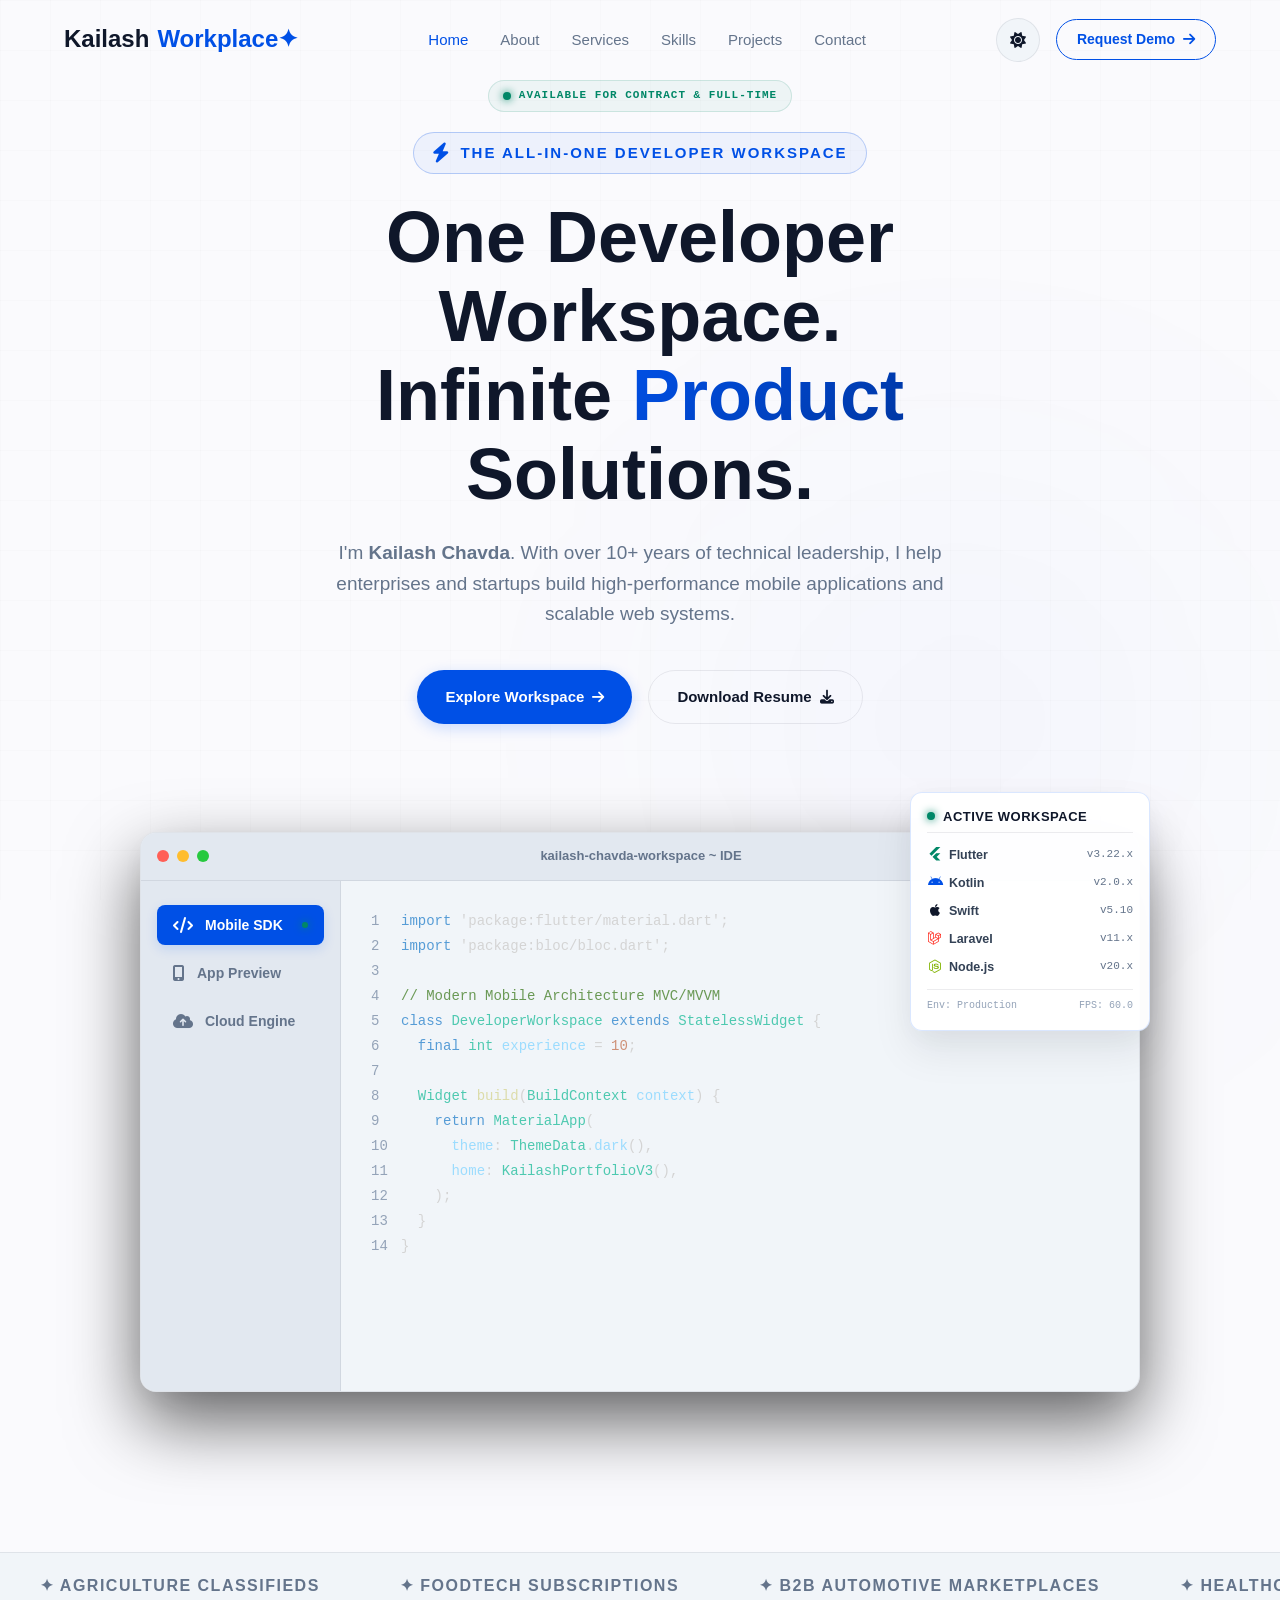
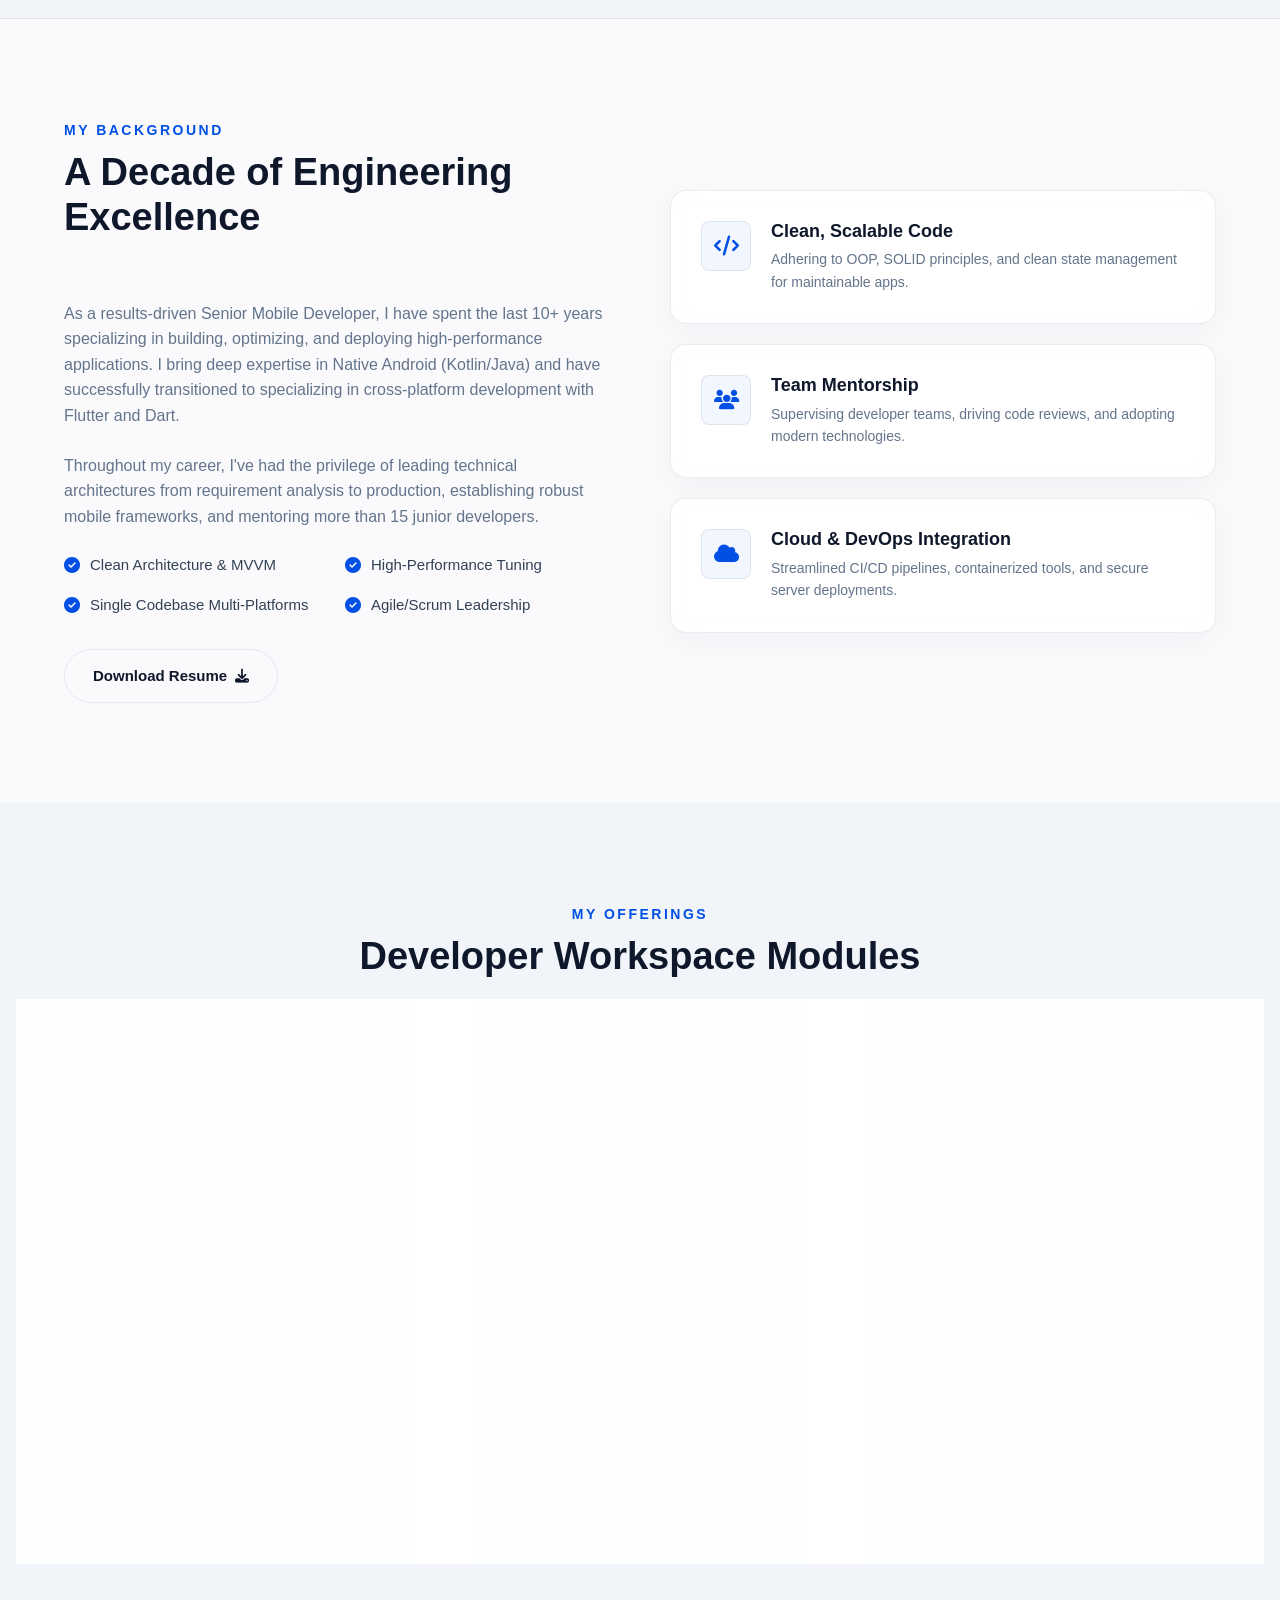
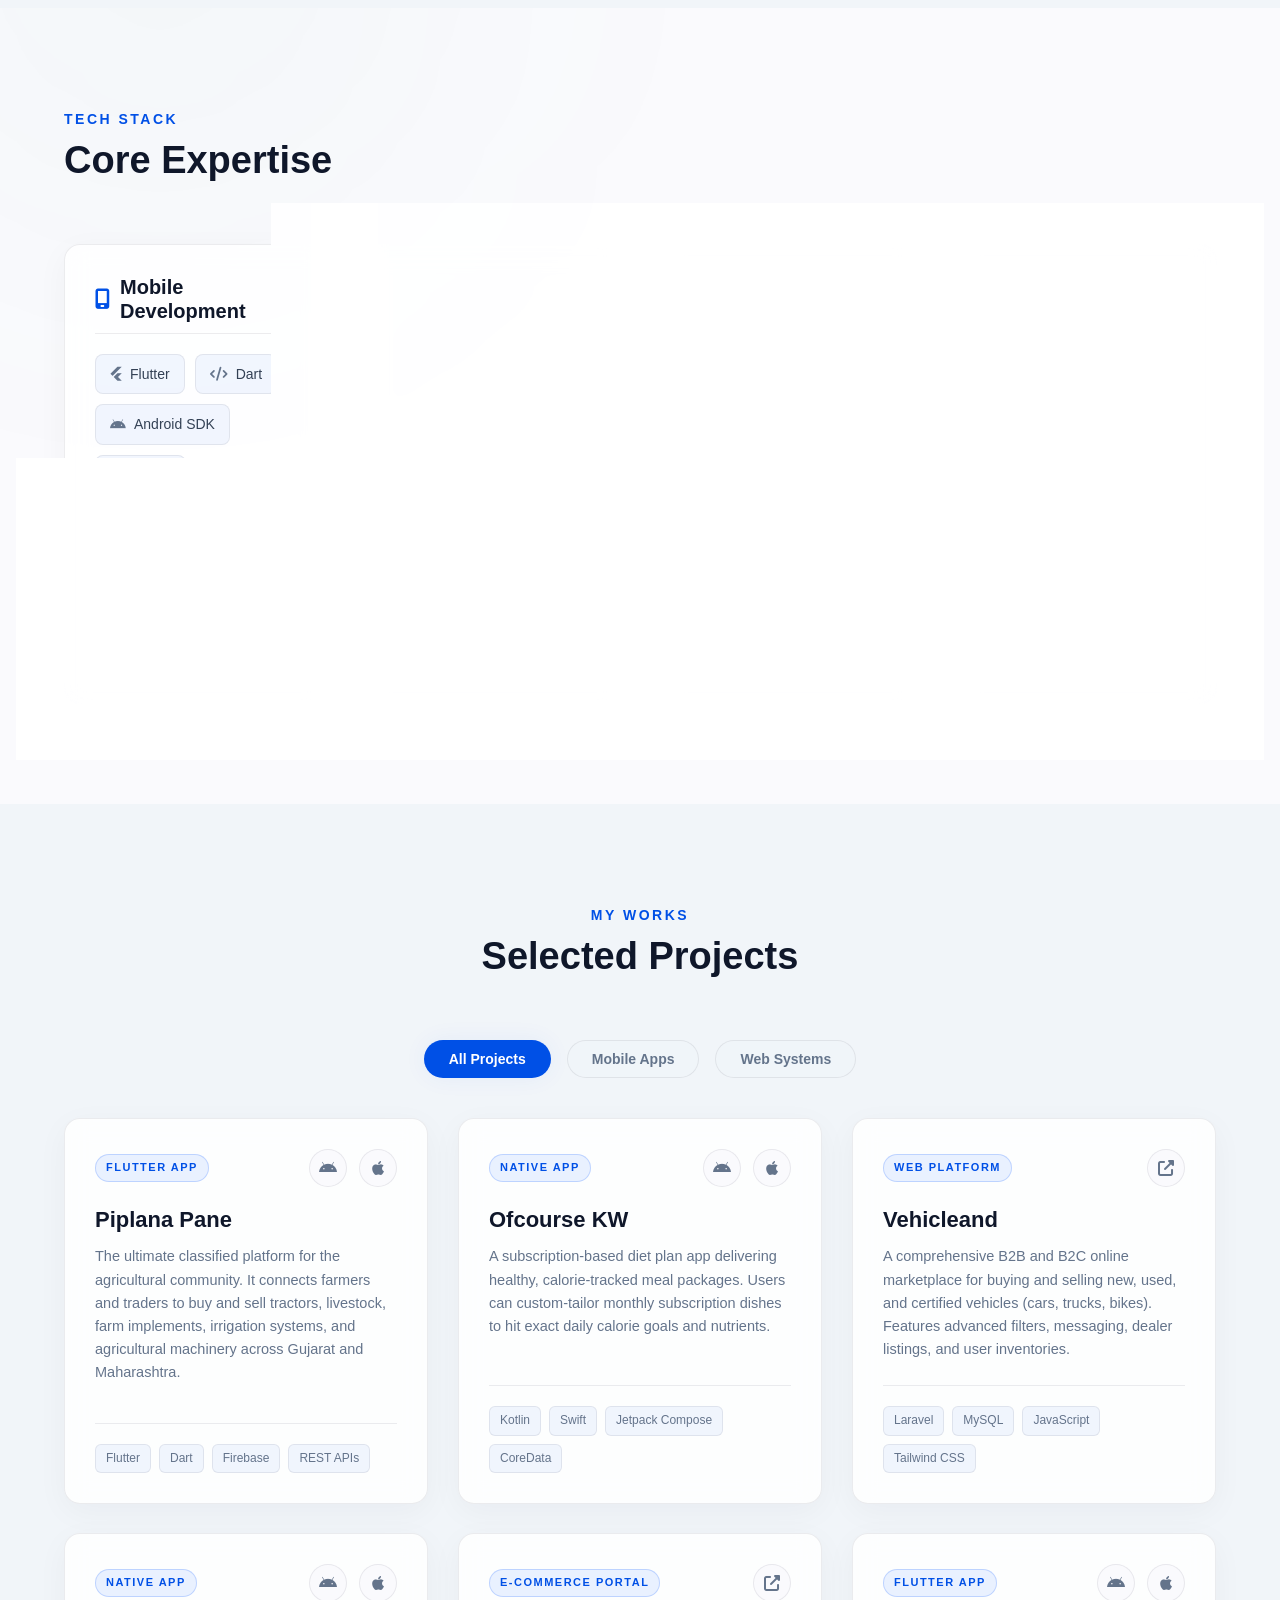
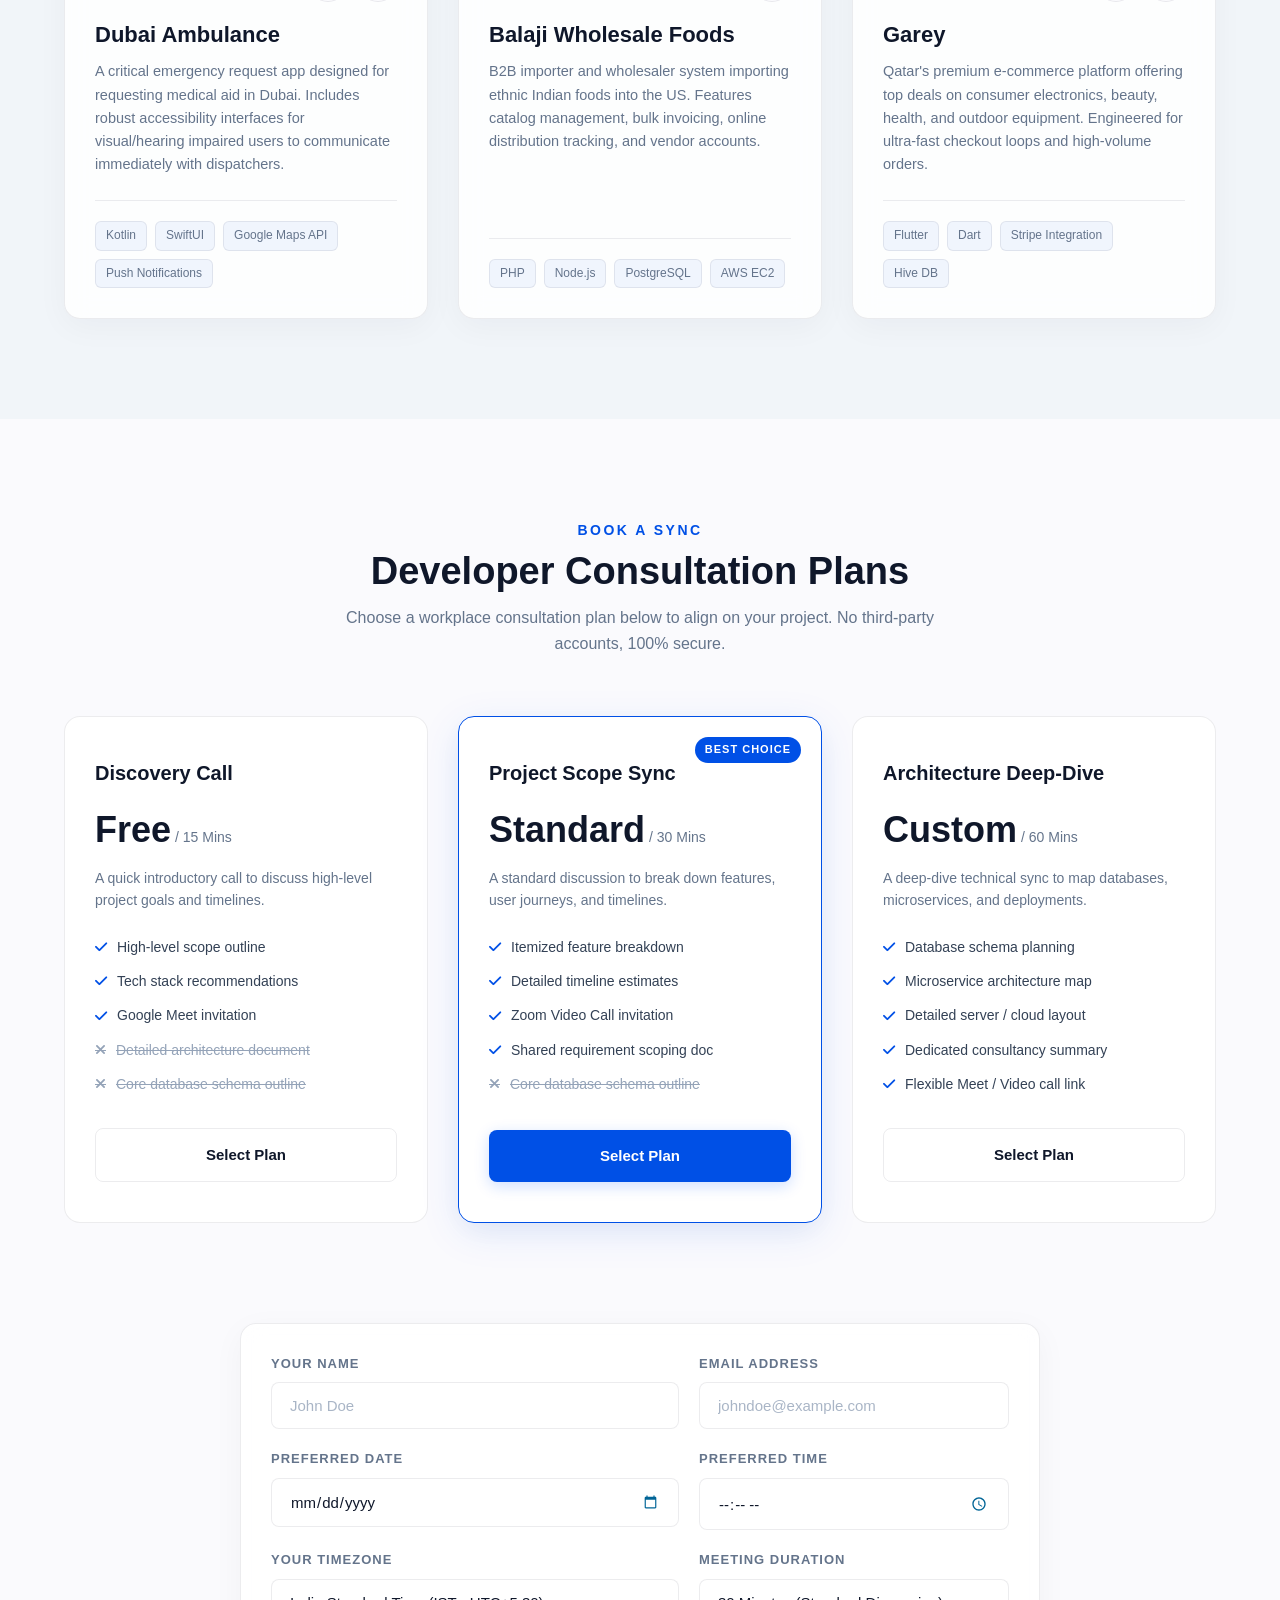
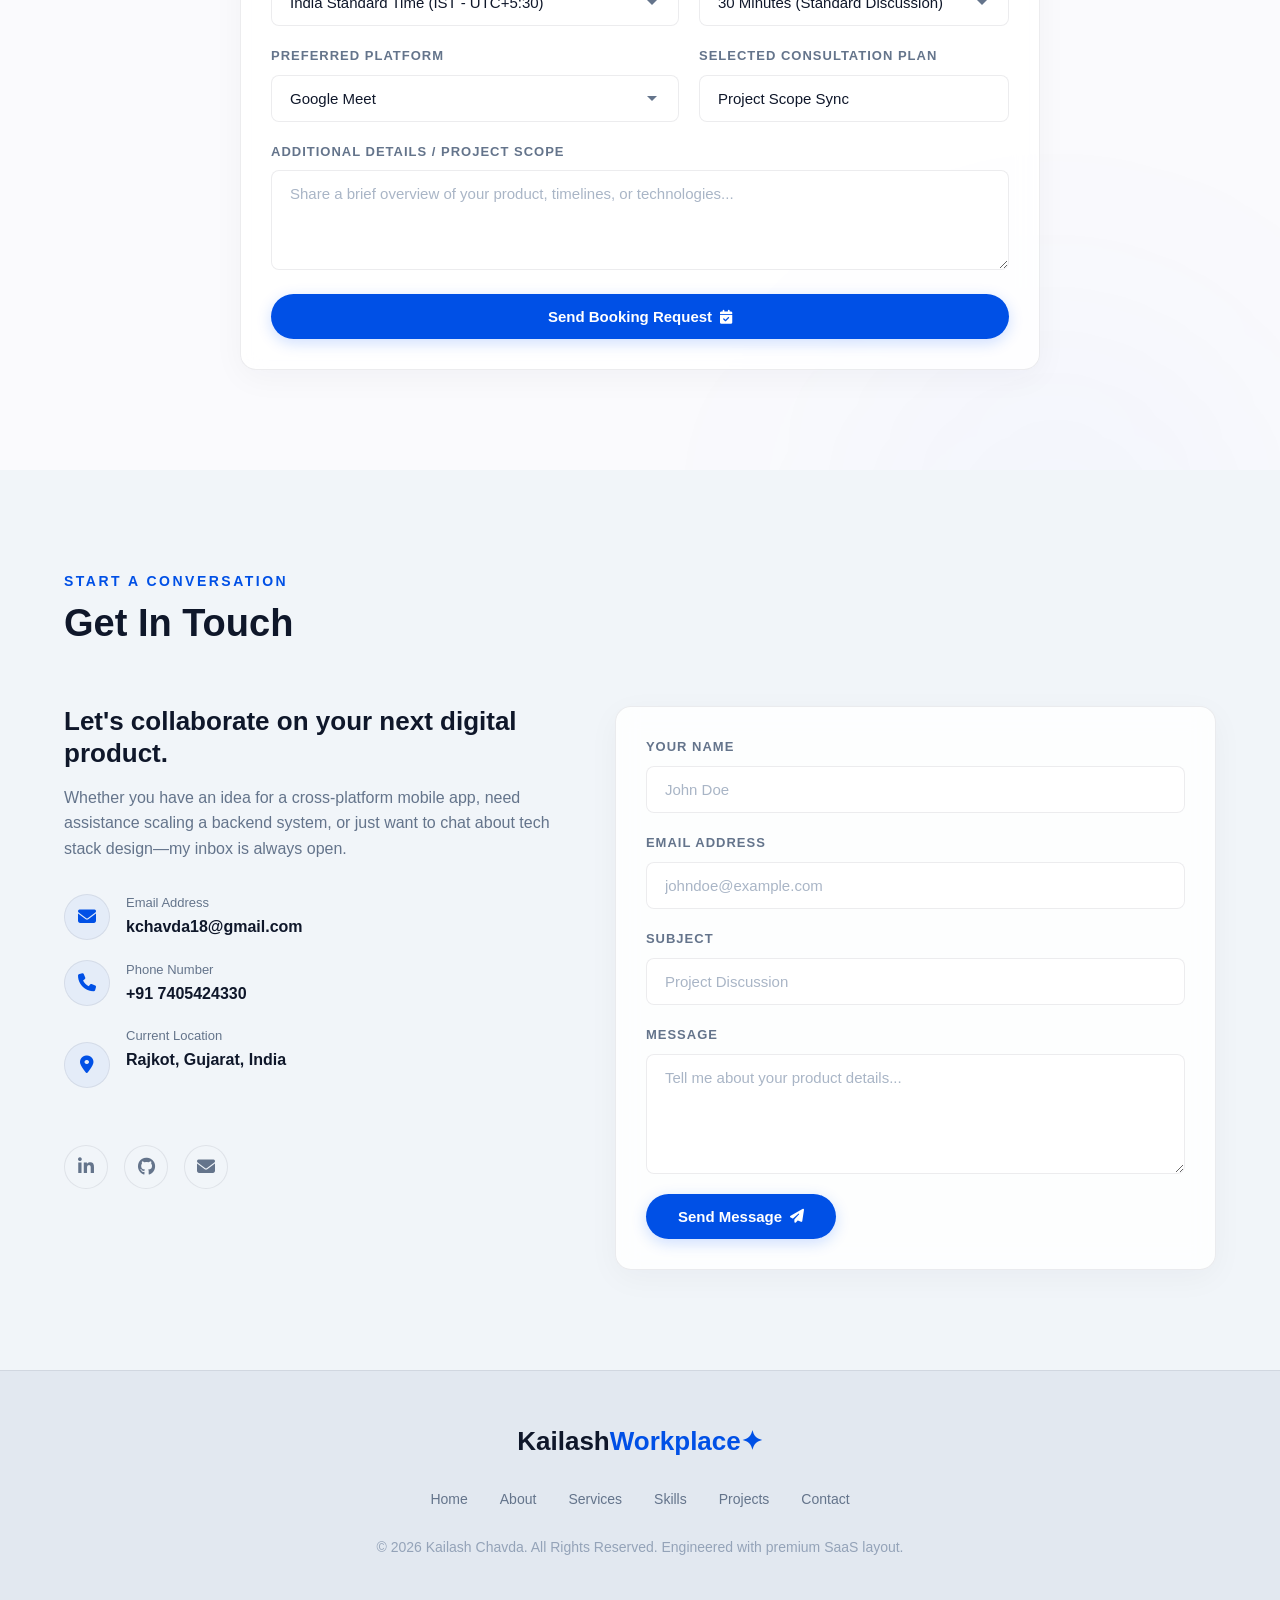
==== commit 8136b0e8: "design: redesign V3 hero with dashboard status panel overlay (Option 3)" ====
--- a/index.html
+++ b/index.html
@@ -6,7 +6,7 @@
   <meta name="viewport" content="width=device-width, initial-scale=1.0">
   <meta name="description"
     content="Kailash Chavda | Senior Mobile & Full-Stack Web Developer. 10+ years of experience building high-performance native, cross-platform apps, and scalable web systems.">
-  <title>Kailash Chavda | Senior Mobile & Full-Stack Developer</title>
+  <title>Kailash Workplace✦ | Portfolio V3</title>
 
   <!-- FontAwesome Icons -->
   <link rel="stylesheet" href="https://cdnjs.cloudflare.com/ajax/libs/font-awesome/6.4.0/css/all.min.css">
@@ -28,7 +28,7 @@
   <header id="header">
     <div class="container navbar">
       <a href="#hero" class="logo">
-        Kailash<span>.</span>
+        Kailash<span>Workplace✦</span>
       </a>
 
       <!-- Nav Menu -->
@@ -46,8 +46,8 @@
         <button class="theme-toggle" id="theme-toggle" aria-label="Toggle theme">
           <i class="fa-solid fa-moon"></i>
         </button>
-        <a href="#contact" class="btn btn-primary nav-btn">
-          Book a Call <i class="fa-solid fa-calendar-days"></i>
+        <a href="#contact" class="btn btn-outline nav-btn">
+          Request Demo <i class="fa-solid fa-arrow-right"></i>
         </a>
       </div>
 
@@ -62,78 +62,216 @@
   <section id="hero" class="hero">
     <div class="container hero-grid">
       <div class="hero-content">
-        <span class="hero-subtitle">Senior Mobile &amp; Web Developer</span>
-        <h1 class="hero-title">Engineering <span class="text-gradient">Next-Gen</span> Digital Experiences</h1>
+        <div class="availability-tag" style="margin: 0 auto 20px auto;">
+          <span class="pulse-dot"></span> Available for Contract &amp; Full-Time
+        </div>
+        <br>
+        <span class="hero-subtitle">
+          <i class="fa-solid fa-bolt star-icon" style="animation: spinStar 4s linear infinite;"></i>
+          The All-In-One Developer Workspace
+        </span>
+        <h1 class="hero-title">One Developer Workspace.<br>Infinite <span class="text-gradient">Product</span> Solutions.</h1>
         <p class="hero-desc">
-          I'm <strong>Kailash Chavda</strong>. With over 10+ years of experience, I architect and build high-performance
-          native/cross-platform mobile applications and scalable web systems.
+          I'm <strong>Kailash Chavda</strong>. With over 10+ years of technical leadership, I help enterprises and startups build high-performance mobile applications and scalable web systems.
         </p>
 
         <div class="hero-ctas">
-          <a href="#projects" class="btn btn-primary">View Portfolio <i class="fa-solid fa-arrow-right"></i></a>
-          <a href="#contact" class="btn btn-secondary">Let's Connect <i class="fa-solid fa-paper-plane"></i></a>
-        </div>
-
-        <div class="hero-stats">
-          <div class="hero-stat-item">
-            <h3>10<span>+</span></h3>
-            <p>Years Experience</p>
-          </div>
-          <div class="hero-stat-item">
-            <h3>25<span>+</span></h3>
-            <p>Apps Delivered</p>
-          </div>
-          <div class="hero-stat-item">
-            <h3>15<span>+</span></h3>
-            <p>Devs Mentored</p>
-          </div>
-        </div>
-      </div>
-
-      <!-- Hero Visual Device Grid -->
-      <div class="hero-visual">
-        <div class="mockup-container">
-          <div class="mockup-device">
-            <div class="mockup-screen-camera"></div>
-            <div class="mockup-screen-item mockup-header">
-              <div class="mockup-avatar"></div>
-              <div class="mockup-dots"><span></span><span></span><span></span></div>
-            </div>
-            <div class="mockup-screen-item mockup-chart">
-              <div class="mockup-chart-bars">
-                <div class="mockup-bar"></div>
-                <div class="mockup-bar"></div>
-                <div class="mockup-bar"></div>
-                <div class="mockup-bar"></div>
-                <div class="mockup-bar"></div>
-              </div>
-            </div>
-            <div class="mockup-screen-item mockup-details">
-              <div class="mockup-detail-line"></div>
-              <div class="mockup-detail-line"></div>
-              <div class="mockup-detail-line"></div>
-            </div>
-          </div>
-        </div>
-
-        <!-- Floating Badges -->
-        <div class="floating-badge fb-1">
-          <i class="fa-brands fa-flutter"></i>
-          <div>
-            <strong>Flutter Dev</strong>
-            <span style="font-size: 11px; display: block; color: var(--text-muted);">Android &amp; iOS</span>
-          </div>
-        </div>
-        <div class="floating-badge fb-2">
-          <i class="fa-brands fa-android"></i>
-          <div>
-            <strong>Android Expert</strong>
-            <span style="font-size: 11px; display: block; color: var(--text-muted);">Kotlin / Compose</span>
+          <a href="#projects" class="btn btn-primary">Explore Workspace <i class="fa-solid fa-arrow-right"></i></a>
+          <a href="Documents/Resume - Mobile Application Developer - Kailash Chavda.pdf" target="_blank" class="btn btn-secondary">Download Resume <i class="fa-solid fa-download"></i></a>
+        </div>
+      </div>
+
+      <!-- Hero Visual Interactive Workspace Dashboard -->
+      <div class="hero-dashboard">
+        <!-- Floating Dashboard Status Panel Overlay -->
+        <div class="dashboard-status-overlay">
+          <div class="overlay-header">
+            <span class="status-indicator-dot"></span>
+            <h4>Active Workspace</h4>
+          </div>
+          <ul class="environment-list">
+            <li>
+              <span class="env-lang"><i class="fa-brands fa-flutter"></i> Flutter</span>
+              <span class="env-ver">v3.22.x</span>
+            </li>
+            <li>
+              <span class="env-lang"><i class="fa-brands fa-android"></i> Kotlin</span>
+              <span class="env-ver">v2.0.x</span>
+            </li>
+            <li>
+              <span class="env-lang"><i class="fa-brands fa-apple"></i> Swift</span>
+              <span class="env-ver">v5.10</span>
+            </li>
+            <li>
+              <span class="env-lang"><i class="fa-brands fa-laravel"></i> Laravel</span>
+              <span class="env-ver">v11.x</span>
+            </li>
+            <li>
+              <span class="env-lang"><i class="fa-brands fa-node-js"></i> Node.js</span>
+              <span class="env-ver">v20.x</span>
+            </li>
+          </ul>
+          <div class="overlay-footer">
+            <span>Env: Production</span>
+            <span>FPS: 60.0</span>
+          </div>
+        </div>
+
+        <div class="dashboard-window">
+          <!-- Window Header (Mac Style) -->
+          <div class="dashboard-window-header">
+            <div class="window-dots">
+              <span class="window-dot red"></span>
+              <span class="window-dot yellow"></span>
+              <span class="window-dot green"></span>
+            </div>
+            <div class="window-title">kailash-chavda-workspace ~ IDE</div>
+            <div style="width: 50px;"></div>
+          </div>
+          <!-- Window Body -->
+          <div class="dashboard-window-body">
+            <!-- Sidebar tabs navigation -->
+            <div class="window-sidebar">
+              <button class="sidebar-tab-btn active" data-tab="tab-code">
+                <i class="fa-solid fa-code"></i> Mobile SDK
+              </button>
+              <button class="sidebar-tab-btn" data-tab="tab-app">
+                <i class="fa-solid fa-mobile-screen-button"></i> App Preview
+              </button>
+              <button class="sidebar-tab-btn" data-tab="tab-cloud">
+                <i class="fa-solid fa-cloud-arrow-up"></i> Cloud Engine
+              </button>
+            </div>
+            <!-- Main active content pane -->
+            <div class="window-content-pane">
+              <!-- Tab 1: Code Block -->
+              <div class="window-tab-content active" id="tab-code">
+                <div class="code-editor-mockup">
+                  <div class="code-line">
+                    <span class="code-num">1</span>
+                    <span class="code-content"><span class="code-kw">import</span> 'package:flutter/material.dart';</span>
+                  </div>
+                  <div class="code-line">
+                    <span class="code-num">2</span>
+                    <span class="code-content"><span class="code-kw">import</span> 'package:bloc/bloc.dart';</span>
+                  </div>
+                  <div class="code-line">
+                    <span class="code-num">3</span>
+                    <span class="code-content"></span>
+                  </div>
+                  <div class="code-line">
+                    <span class="code-num">4</span>
+                    <span class="code-content"><span class="code-cmt">// Modern Mobile Architecture MVC/MVVM</span></span>
+                  </div>
+                  <div class="code-line">
+                    <span class="code-num">5</span>
+                    <span class="code-content"><span class="code-kw">class</span> <span class="code-cls">DeveloperWorkspace</span> <span class="code-kw">extends</span> <span class="code-cls">StatelessWidget</span> {</span>
+                  </div>
+                  <div class="code-line">
+                    <span class="code-num">6</span>
+                    <span class="code-content">  <span class="code-kw">final</span> <span class="code-cls">int</span> <span class="code-var">experience</span> = <span class="code-str">10</span>;</span>
+                  </div>
+                  <div class="code-line">
+                    <span class="code-num">7</span>
+                    <span class="code-content">  </span>
+                  </div>
+                  <div class="code-line">
+                    <span class="code-num">8</span>
+                    <span class="code-content">  <span class="code-cls">Widget</span> <span class="code-fn">build</span>(<span class="code-cls">BuildContext</span> <span class="code-var">context</span>) {</span>
+                  </div>
+                  <div class="code-line">
+                    <span class="code-num">9</span>
+                    <span class="code-content">    <span class="code-kw">return</span> <span class="code-cls">MaterialApp</span>(</span>
+                  </div>
+                  <div class="code-line">
+                    <span class="code-num">10</span>
+                    <span class="code-content">      <span class="code-var">theme</span>: <span class="code-cls">ThemeData</span>.<span class="code-var">dark</span>(),</span>
+                  </div>
+                  <div class="code-line">
+                    <span class="code-num">11</span>
+                    <span class="code-content">      <span class="code-var">home</span>: <span class="code-cls">KailashPortfolioV3</span>(),</span>
+                  </div>
+                  <div class="code-line">
+                    <span class="code-num">12</span>
+                    <span class="code-content">    );</span>
+                  </div>
+                  <div class="code-line">
+                    <span class="code-num">13</span>
+                    <span class="code-content">  }</span>
+                  </div>
+                  <div class="code-line">
+                    <span class="code-num">14</span>
+                    <span class="code-content">}</span>
+                  </div>
+                </div>
+              </div>
+
+              <!-- Tab 2: App Screen Visual -->
+              <div class="window-tab-content" id="tab-app">
+                <div class="mobile-app-mockup">
+                  <div class="mock-phone">
+                    <div class="mock-phone-header"></div>
+                    <div class="mock-phone-card">
+                      <div style="display: flex; align-items: center; gap: 10px;">
+                        <div class="mock-phone-circle"></div>
+                        <div style="flex-grow:1; display: flex; flex-direction: column; gap: 4px;">
+                          <div class="mock-phone-line" style="width: 80%;"></div>
+                          <div class="mock-phone-line" style="width: 50%;"></div>
+                        </div>
+                      </div>
+                    </div>
+                    <div class="mock-phone-screen">
+                      <i class="fa-brands fa-flutter"></i>
+                      <div class="mock-phone-line" style="width: 60%; margin-bottom: 6px;"></div>
+                      <div class="mock-phone-line" style="width: 40%;"></div>
+                    </div>
+                  </div>
+                  <div style="max-width: 200px;">
+                    <h4 style="margin-bottom: 8px;">Natively Compiled</h4>
+                    <p style="font-size: 13px; color: var(--text-muted);">Responsive fluid interfaces targeting Android, iOS, and Web from a single clean codebase.</p>
+                  </div>
+                </div>
+              </div>
+
+              <!-- Tab 3: Cloud logs console -->
+              <div class="window-tab-content" id="tab-cloud">
+                <div class="cloud-console-mockup">
+                  <div class="console-line"><span class="blue">[INFO]</span> Initializing Docker daemon build environment...</div>
+                  <div class="console-line"><span class="blue">[INFO]</span> Building microservice container with Node/Laravel layers...</div>
+                  <div class="console-line"><span class="teal">[DOCKER]</span> Successfully compiled dependencies. Container size: 142MB.</div>
+                  <div class="console-line"><span class="blue">[INFO]</span> Deploying production bundle securely to AWS S3 &amp; EC2 servers...</div>
+                  <div class="console-line"><span class="yellow">[WARNING]</span> Syncing API gateway cache endpoints...</div>
+                  <div class="console-line" style="color: #0DFFC9;"><span class="teal">[CI/CD]</span> Build pipeline completed successfully! Status: ACTIVE.</div>
+                </div>
+              </div>
+            </div>
           </div>
         </div>
       </div>
     </div>
   </section>
+
+  <!-- TRUSTED INDUSTRIES MARQUEE -->
+  <div class="trusted-marquee-bar">
+    <div class="trusted-marquee-inner">
+      <div class="trusted-marquee-content">
+        <div class="trusted-marquee-item">✦ Agriculture classifieds</div>
+        <div class="trusted-marquee-item">✦ FoodTech subscriptions</div>
+        <div class="trusted-marquee-item">✦ B2B Automotive marketplaces</div>
+        <div class="trusted-marquee-item">✦ Healthcare emergency dispatch</div>
+        <div class="trusted-marquee-item">✦ Fintech crypto trading</div>
+        <div class="trusted-marquee-item">✦ B2B Wholesale Import portals</div>
+      </div>
+      <div class="trusted-marquee-inner-duplicate" style="display: flex; align-items: center;">
+        <div class="trusted-marquee-item">✦ Agriculture classifieds</div>
+        <div class="trusted-marquee-item">✦ FoodTech subscriptions</div>
+        <div class="trusted-marquee-item">✦ B2B Automotive marketplaces</div>
+        <div class="trusted-marquee-item">✦ Healthcare emergency dispatch</div>
+        <div class="trusted-marquee-item">✦ Fintech crypto trading</div>
+        <div class="trusted-marquee-item">✦ B2B Wholesale Import portals</div>
+      </div>
+    </div>
+  </div>
 
   <!-- ABOUT ME SECTION -->
   <section id="about" class="section">
@@ -207,16 +345,16 @@
     <div class="container">
       <div class="section-header" style="text-align: center;">
         <span class="section-tagline">My Offerings</span>
-        <h2 class="section-title" style="display: inline-block;">Services I Provide</h2>
+        <h2 class="section-title">Developer Workspace Modules</h2>
       </div>
 
       <div class="services-grid">
         <!-- Service 1 -->
         <div class="glass-card service-card">
-          <div class="service-icon teal">
+          <div class="service-icon blue">
             <i class="fa-solid fa-mobile-screen-button"></i>
           </div>
-          <h3>Mobile Application Development</h3>
+          <h3>Mobile App Workplace</h3>
           <p>
             Expert-level development for iOS and Android. Crafting fluid native screens with Kotlin and Jetpack Compose,
             native iOS apps, and hybrid cross-platform apps using Flutter and React Native from a single
@@ -231,10 +369,10 @@
 
         <!-- Service 2 -->
         <div class="glass-card service-card">
-          <div class="service-icon blue">
+          <div class="service-icon teal">
             <i class="fa-solid fa-laptop-code"></i>
           </div>
-          <h3>Full-Stack Web Development</h3>
+          <h3>Full-Stack Web Workplace</h3>
           <p>
             Architecting robust web applications and backend systems. Setting up responsive frontend user interfaces
             alongside secure API architectures using Laravel (PHP), Node.js, and Livewire microservices.
@@ -248,10 +386,10 @@
 
         <!-- Service 3 -->
         <div class="glass-card service-card">
-          <div class="service-icon green">
+          <div class="service-icon purple">
             <i class="fa-solid fa-palette"></i>
           </div>
-          <h3>UI/UX &amp; Graphic Design</h3>
+          <h3>UI/UX &amp; Graphic Workspace</h3>
           <p>
             Designing beautiful, intuitive user journeys and modern digital layouts. Translating user requirements into
             engaging user experiences, building rapid wireframes, and ensuring visual hierarchy, and accessibility.
@@ -337,7 +475,7 @@
     <div class="container">
       <div class="section-header" style="text-align: center;">
         <span class="section-tagline">My Works</span>
-        <h2 class="section-title" style="display: inline-block;">Selected Projects</h2>
+        <h2 class="section-title">Selected Projects</h2>
       </div>
 
       <!-- Filter Tabs -->
@@ -494,111 +632,71 @@
     </div>
   </section>
 
-  <!-- CONTACT & SCHEDULING SECTION -->
-  <section id="contact" class="section">
+  <!-- MEETING SCHEDULER PLANS SECTION (Zoom Style Consultation Plans) -->
+  <section id="consultation" class="section">
     <div class="container">
-      <div class="section-header">
-        <span class="section-tagline">Start a Conversation</span>
-        <h2 class="section-title">Get In Touch</h2>
-      </div>
-
-      <div class="contact-grid">
-        <!-- Info Panel -->
-        <div class="contact-info-panel">
-          <h3>Let's collaborate on your next digital product.</h3>
-          <p>
-            Whether you have an idea for a cross-platform mobile app, need assistance scaling a backend system, or just
-            want to chat about tech stack design—my inbox is always open.
-          </p>
-
-          <ul class="contact-details-list">
-            <li class="contact-item">
-              <div class="contact-item-icon"><i class="fa-solid fa-envelope"></i></div>
-              <div class="contact-item-text">
-                <span>Email Address</span>
-                <a href="mailto:kchavda18@gmail.com">kchavda18@gmail.com</a>
-              </div>
-            </li>
-            <li class="contact-item">
-              <div class="contact-item-icon"><i class="fa-solid fa-phone"></i></div>
-              <div class="contact-item-text">
-                <span>Phone Number</span>
-                <a href="tel:+917405424330">+91 7405424330</a>
-              </div>
-            </li>
-            <li class="contact-item">
-              <div class="contact-item-icon"><i class="fa-solid fa-location-dot"></i></div>
-              <div class="contact-item-text">
-                <span>Current Location</span>
-                <p>Rajkot, Gujarat, India</p>
-              </div>
-            </li>
+      <div class="section-header" style="text-align: center;">
+        <span class="section-tagline">Book a Sync</span>
+        <h2 class="section-title">Developer Consultation Plans</h2>
+        <p style="color: var(--text-muted); max-width: 600px; margin: 10px auto 0 auto;">
+          Choose a workplace consultation plan below to align on your project. No third-party accounts, 100% secure.
+        </p>
+      </div>
+
+      <!-- Plans Grid -->
+      <div class="plans-grid">
+        <!-- Plan 1 -->
+        <div class="plan-card">
+          <div class="plan-name">Discovery Call</div>
+          <div class="plan-price">Free<span>/ 15 Mins</span></div>
+          <div class="plan-desc">A quick introductory call to discuss high-level project goals and timelines.</div>
+          <ul class="plan-features">
+            <li><i class="fa-solid fa-check"></i> High-level scope outline</li>
+            <li><i class="fa-solid fa-check"></i> Tech stack recommendations</li>
+            <li><i class="fa-solid fa-check"></i> Google Meet invitation</li>
+            <li class="unavailable"><i class="fa-solid fa-xmark"></i> Detailed architecture document</li>
+            <li class="unavailable"><i class="fa-solid fa-xmark"></i> Core database schema outline</li>
           </ul>
-
-          <div class="social-links">
-            <a href="https://linkedin.com/in/kailash-chavda" target="_blank" class="social-btn" aria-label="LinkedIn"><i
-                class="fa-brands fa-linkedin-in"></i></a>
-            <a href="https://github.com/kailashchavda" target="_blank" class="social-btn" aria-label="GitHub"><i
-                class="fa-brands fa-github"></i></a>
-            <a href="mailto:kchavda18@gmail.com" class="social-btn" aria-label="Email"><i
-                class="fa-solid fa-envelope"></i></a>
-          </div>
-        </div>
-
-        <!-- Contact Form -->
-        <div class="glass-card">
-          <!-- 
-            FORMSPREE INTEGRATION:
-            To receive submissions:
-            1. Sign up for a free account at https://formspree.io/
-            2. Create a new form project
-            3. Replace the placeholder URL in the action attribute below with your unique Formspree form ID
-               Example: action="https://formspree.io/f/xzbjygrl"
-          -->
-          <form class="contact-form" action="https://formspree.io/f/xykazqer" method="POST">
-            <div class="form-group">
-              <label for="name">Your Name</label>
-              <input type="text" id="name" name="name" class="form-control" placeholder="John Doe" required>
-            </div>
-
-            <div class="form-group">
-              <label for="email">Email Address</label>
-              <input type="email" id="email" name="_replyto" class="form-control" placeholder="johndoe@example.com"
-                required>
-            </div>
-
-            <div class="form-group">
-              <label for="subject">Subject</label>
-              <input type="text" id="subject" name="subject" class="form-control" placeholder="Project Discussion"
-                required>
-            </div>
-
-            <div class="form-group">
-              <label for="message">Message</label>
-              <textarea id="message" name="message" class="form-control"
-                placeholder="Tell me about your product details..." required></textarea>
-            </div>
-
-            <button type="submit" class="btn btn-primary submit-btn">Send Message <i
-                class="fa-solid fa-paper-plane"></i></button>
-          </form>
-        </div>
-      </div>
-
-      <!-- MEETING SCHEDULER BLOCK -->
-      <div class="schedule-block">
-        <div class="schedule-header">
-          <span class="section-tagline">Book a Consultation</span>
-          <h2 class="section-title">Request a Meeting</h2>
-          <p style="color: var(--text-muted); max-width: 600px; margin: 10px auto 0 auto;">
-            Submit your preferred date and time below. No calendars to sync, no third-party integrations—100% secure and private. I'll confirm via email with a video invite.
-          </p>
-        </div>
-
+          <a href="#booking-anchor" class="btn btn-secondary plan-btn" onclick="setPlanDetails('Discovery Call', '15-min', 'Google-Meet')">Select Plan</a>
+        </div>
+
+        <!-- Plan 2 (Popular) -->
+        <div class="plan-card popular">
+          <div class="plan-badge">Best Choice</div>
+          <div class="plan-name">Project Scope Sync</div>
+          <div class="plan-price">Standard<span>/ 30 Mins</span></div>
+          <div class="plan-desc">A standard discussion to break down features, user journeys, and timelines.</div>
+          <ul class="plan-features">
+            <li><i class="fa-solid fa-check"></i> Itemized feature breakdown</li>
+            <li><i class="fa-solid fa-check"></i> Detailed timeline estimates</li>
+            <li><i class="fa-solid fa-check"></i> Zoom Video Call invitation</li>
+            <li><i class="fa-solid fa-check"></i> Shared requirement scoping doc</li>
+            <li class="unavailable"><i class="fa-solid fa-xmark"></i> Core database schema outline</li>
+          </ul>
+          <a href="#booking-anchor" class="btn btn-primary plan-btn" onclick="setPlanDetails('Project Scope Sync', '30-min', 'Zoom')">Select Plan</a>
+        </div>
+
+        <!-- Plan 3 -->
+        <div class="plan-card">
+          <div class="plan-name">Architecture Deep-Dive</div>
+          <div class="plan-price">Custom<span>/ 60 Mins</span></div>
+          <div class="plan-desc">A deep-dive technical sync to map databases, microservices, and deployments.</div>
+          <ul class="plan-features">
+            <li><i class="fa-solid fa-check"></i> Database schema planning</li>
+            <li><i class="fa-solid fa-check"></i> Microservice architecture map</li>
+            <li><i class="fa-solid fa-check"></i> Detailed server / cloud layout</li>
+            <li><i class="fa-solid fa-check"></i> Dedicated consultancy summary</li>
+            <li><i class="fa-solid fa-check"></i> Flexible Meet / Video call link</li>
+          </ul>
+          <a href="#booking-anchor" class="btn btn-secondary plan-btn" onclick="setPlanDetails('Architecture Deep-Dive', '60-min', 'Google-Meet')">Select Plan</a>
+        </div>
+      </div>
+
+      <!-- Booking Request Form Anchor -->
+      <div id="booking-anchor" style="padding-top: 40px;">
         <div class="glass-card schedule-form-card" style="max-width: 800px; margin: 0 auto;">
           <form class="meeting-form" action="https://formspree.io/f/xykazqer" method="POST">
-            <!-- Hidden form field for Formspree to distinguish from main contact form -->
-            <input type="hidden" name="_subject" value="New Meeting Request from Portfolio!">
+            <input type="hidden" name="_subject" value="New Meeting Request from Portfolio V3!">
             
             <div class="schedule-form-grid">
               <div class="form-group">
@@ -652,8 +750,8 @@
               </div>
 
               <div class="form-group">
-                <label for="meet-topic">Meeting Topic</label>
-                <input type="text" id="meet-topic" name="topic" class="form-control" placeholder="Mobile App Architecture, Project Consultation, etc." required>
+                <label for="meet-topic">Selected Consultation Plan</label>
+                <input type="text" id="meet-topic" name="topic" class="form-control" placeholder="Project Discussion" value="Project Scope Sync" required>
               </div>
             </div>
 
@@ -671,11 +769,96 @@
     </div>
   </section>
 
+  <!-- CONTACT SECTION -->
+  <section id="contact" class="section" style="background-color: var(--bg-secondary);">
+    <div class="container">
+      <div class="section-header">
+        <span class="section-tagline">Start a Conversation</span>
+        <h2 class="section-title">Get In Touch</h2>
+      </div>
+
+      <div class="contact-grid">
+        <!-- Info Panel -->
+        <div class="contact-info-panel">
+          <h3>Let's collaborate on your next digital product.</h3>
+          <p>
+            Whether you have an idea for a cross-platform mobile app, need assistance scaling a backend system, or just
+            want to chat about tech stack design—my inbox is always open.
+          </p>
+
+          <ul class="contact-details-list">
+            <li class="contact-item">
+              <div class="contact-item-icon"><i class="fa-solid fa-envelope"></i></div>
+              <div class="contact-item-text">
+                <span>Email Address</span>
+                <a href="mailto:kchavda18@gmail.com">kchavda18@gmail.com</a>
+              </div>
+            </li>
+            <li class="contact-item">
+              <div class="contact-item-icon"><i class="fa-solid fa-phone"></i></div>
+              <div class="contact-item-text">
+                <span>Phone Number</span>
+                <a href="tel:+917405424330">+91 7405424330</a>
+              </div>
+            </li>
+            <li class="contact-item">
+              <div class="contact-item-icon"><i class="fa-solid fa-location-dot"></i></div>
+              <div class="contact-item-text">
+                <span>Current Location</span>
+                <p>Rajkot, Gujarat, India</p>
+              </div>
+            </li>
+          </ul>
+
+          <div class="social-links">
+            <a href="https://linkedin.com/in/kailash-chavda" target="_blank" class="social-btn" aria-label="LinkedIn"><i
+                class="fa-brands fa-linkedin-in"></i></a>
+            <a href="https://github.com/kailashchavda" target="_blank" class="social-btn" aria-label="GitHub"><i
+                class="fa-brands fa-github"></i></a>
+            <a href="mailto:kchavda18@gmail.com" class="social-btn" aria-label="Email"><i
+                class="fa-solid fa-envelope"></i></a>
+          </div>
+        </div>
+
+        <!-- Contact Form -->
+        <div class="glass-card">
+          <form class="contact-form" action="https://formspree.io/f/xykazqer" method="POST">
+            <div class="form-group">
+              <label for="name">Your Name</label>
+              <input type="text" id="name" name="name" class="form-control" placeholder="John Doe" required>
+            </div>
+
+            <div class="form-group">
+              <label for="email">Email Address</label>
+              <input type="email" id="email" name="_replyto" class="form-control" placeholder="johndoe@example.com"
+                required>
+            </div>
+
+            <div class="form-group">
+              <label for="subject">Subject</label>
+              <input type="text" id="subject" name="subject" class="form-control" placeholder="Project Discussion"
+                required>
+            </div>
+
+            <div class="form-group">
+              <label for="message">Message</label>
+              <textarea id="message" name="message" class="form-control"
+                placeholder="Tell me about your product details..." required></textarea>
+            </div>
+
+            <button type="submit" class="btn btn-primary submit-btn">Send Message <i
+                class="fa-solid fa-paper-plane"></i></button>
+          </form>
+        </div>
+      </div>
+    </div>
+  </section>
+
   <!-- FOOTER -->
   <footer>
     <div class="container footer-content">
       <div class="footer-logo">
-        Kailash<span>.</span>
+        Kailash<span>Workplace✦</span>
       </div>
 
       <ul class="footer-nav">
@@ -688,7 +871,7 @@
       </ul>
 
       <p class="copyright">
-        &copy; 2026 Kailash Chavda. All Rights Reserved. Engineered with premium custom Vanilla CSS &amp; HTML.
+        &copy; 2026 Kailash Chavda. All Rights Reserved. Engineered with premium SaaS layout.
       </p>
     </div>
   </footer>
@@ -700,6 +883,13 @@
 
   <!-- PREMIUM INTERACTIONS SCRIPT -->
   <script>
+    // Helper to auto-fill form selection when clicking pricing plan
+    function setPlanDetails(planName, duration, platform) {
+      document.getElementById('meet-topic').value = planName;
+      document.getElementById('meet-duration').value = duration;
+      document.getElementById('meet-platform').value = platform;
+    }
+
     document.addEventListener('DOMContentLoaded', () => {
 
       // 1. STICKY NAVBAR SCROLL ACTION
@@ -758,7 +948,6 @@
 
       filterBtns.forEach(btn => {
         btn.addEventListener('click', () => {
-          // Remove active class from all buttons
           filterBtns.forEach(b => b.classList.remove('active'));
           btn.classList.add('active');
 
@@ -804,7 +993,7 @@
 
       // 5. THEME SWITCHER LOGIC
       const themeToggle = document.getElementById('theme-toggle');
-      const currentTheme = localStorage.getItem('theme');
+      const currentTheme = localStorage.getItem('theme-v3');
       const systemPrefersLight = window.matchMedia('(prefers-color-scheme: light)').matches;
 
       if (currentTheme === 'light' || (!currentTheme && systemPrefersLight)) {
@@ -817,22 +1006,22 @@
         const icon = themeToggle.querySelector('i');
         if (document.body.classList.contains('light-theme')) {
           icon.classList.replace('fa-moon', 'fa-sun');
-          localStorage.setItem('theme', 'light');
+          localStorage.setItem('theme-v3', 'light');
         } else {
           icon.classList.replace('fa-sun', 'fa-moon');
-          localStorage.setItem('theme', 'dark');
+          localStorage.setItem('theme-v3', 'dark');
         }
       });
 
       // 6. SCROLL REVEAL EFFECT
-      const revealElements = document.querySelectorAll('.glass-card, .section-header, .hero-content, .hero-visual, .expertise-box');
+      const revealElements = document.querySelectorAll('.glass-card, .section-header, .hero-content, .hero-dashboard, .expertise-box, .plan-card');
       revealElements.forEach(el => el.classList.add('reveal-element'));
 
       const revealObserver = new IntersectionObserver((entries, observer) => {
         entries.forEach(entry => {
           if (entry.isIntersecting) {
             entry.target.classList.add('revealed');
-            observer.unobserve(entry.target); // Reveal once
+            observer.unobserve(entry.target);
           }
         });
       }, {
@@ -841,8 +1030,23 @@
       });
 
       revealElements.forEach(el => revealObserver.observe(el));
+
+      // 7. DASHBOARD TABS SWITCHER
+      const tabBtns = document.querySelectorAll('.sidebar-tab-btn');
+      const tabContents = document.querySelectorAll('.window-tab-content');
+
+      tabBtns.forEach(btn => {
+        btn.addEventListener('click', () => {
+          tabBtns.forEach(b => b.classList.remove('active'));
+          tabContents.forEach(c => c.classList.remove('active'));
+
+          btn.classList.add('active');
+          const tabId = btn.getAttribute('data-tab');
+          document.getElementById(tabId).classList.add('active');
+        });
+      });
     });
   </script>
 </body>
 
-</html>+</html>
--- a/styles.css
+++ b/styles.css
@@ -1,57 +1,67 @@
 /* 
    =========================================
-   KAILASH CHAVDA - PORTFOLIO DESIGN SYSTEM
-   Premium Ultra-Modern Dark Theme CSS
+   KAILASH CHAVDA - PORTFOLIO V3 DESIGN SYSTEM
+   Premium SaaS & Workplace Style CSS
    =========================================
 */
 
-@import url('https://fonts.googleapis.com/css2?family=Inter:wght@300;400;500;600;700&family=Outfit:wght@400;500;600;700;800;900&display=swap');
+@import url('https://fonts.googleapis.com/css2?family=Geist:wght@100..900&family=Geist+Mono:wght@100..900&display=swap');
 
 /* --- CSS VARIABLES & TOKENS --- */
 :root {
   /* Colors */
-  --bg-darker: #050508;      /* Obsidian Black */
-  --bg-primary: #0A0A0F;     /* Deep Midnight Navy/Violet */
-  --bg-secondary: #111119;   /* Slate Charcoal */
-  --bg-card: #161625;        /* Dark Slate/Indigo Card */
-  --bg-input: #09090E;       
+  --bg-darker: #040508;       /* Deep Obsidian */
+  --bg-primary: #08090D;      /* SaaS Charcoal/Black */
+  --bg-secondary: #0F111A;    /* Slate Dark */
+  --bg-card: #151824;         /* Rounded Card */
+  --bg-input: #08090D;       
   
-  --accent-teal: #8B5CF6;    /* Neon Violet / Purple */
-  --accent-green: #C084FC;   /* Lavender / Bright Secondary */
-  --accent-blue: #6366F1;    /* Electric Indigo */
-  --accent-blue-deep: #4F46E5;/* Deep Indigo */
+  --accent-blue: #0A5CFF;     /* Zoom Electric Blue */
+  --accent-teal: #0DFFC9;     /* Neon Mint Teal */
+  --accent-purple: #8B5CF6;   /* Electric Violet */
   
-  --text-white: #F8FAFC;
+  --text-white: #FFFFFF;
   --text-primary: #E2E8F0;
   --text-muted: #94A3B8;
-  --text-dark: #64748B;
+  --text-dark: #475569;
   
   /* Gradients */
-  --gradient-primary: linear-gradient(135deg, var(--accent-teal) 0%, var(--accent-green) 100%);
-  --gradient-secondary: linear-gradient(135deg, var(--accent-blue) 0%, var(--accent-blue-deep) 100%);
-  --gradient-text: linear-gradient(135deg, #FFF 30%, var(--accent-teal) 100%);
-  --gradient-glow: radial-gradient(circle, rgba(139, 92, 246, 0.15) 0%, rgba(0, 0, 0, 0) 70%);
-  --gradient-glow-blue: radial-gradient(circle, rgba(99, 102, 241, 0.12) 0%, rgba(0, 0, 0, 0) 70%);
+  --gradient-primary: linear-gradient(135deg, var(--accent-blue) 0%, #0046CC 100%);
+  --gradient-secondary: linear-gradient(135deg, var(--accent-teal) 0%, #00B38C 100%);
+  --gradient-text: linear-gradient(135deg, #FFF 40%, var(--accent-blue) 100%);
+  --gradient-glow: radial-gradient(circle, rgba(10, 92, 255, 0.15) 0%, rgba(0, 0, 0, 0) 70%);
+  --gradient-glow-teal: radial-gradient(circle, rgba(13, 255, 201, 0.12) 0%, rgba(0, 0, 0, 0) 70%);
   
   /* Shadows & Glassmorphism */
-  --glass-bg: rgba(17, 17, 27, 0.75);
+  --glass-bg: rgba(15, 17, 26, 0.75);
   --glass-border: rgba(255, 255, 255, 0.04);
-  --glass-border-hover: rgba(139, 92, 246, 0.2);
-  --glass-shadow: 0 8px 32px 0 rgba(0, 0, 0, 0.4);
-  --shadow-primary: 0 10px 30px -15px rgba(13, 13, 21, 0.7);
-  --shadow-glow: 0 0 25px rgba(139, 92, 246, 0.15);
+  --glass-border-hover: rgba(10, 92, 255, 0.25);
+  --glass-shadow: 0 8px 32px 0 rgba(0, 0, 0, 0.5);
+  --shadow-primary: 0 10px 30px -15px rgba(4, 5, 8, 0.7);
+  --shadow-glow: 0 0 25px rgba(10, 92, 255, 0.18);
   
-  /* Dynamic Transparency Glows (Dark Mode Default) */
-  --accent-glow-8: rgba(139, 92, 246, 0.08);
-  --accent-glow-10: rgba(139, 92, 246, 0.1);
-  --accent-glow-15: rgba(139, 92, 246, 0.15);
-  --accent-glow-20: rgba(139, 92, 246, 0.2);
-  --accent-glow-30: rgba(139, 92, 246, 0.3);
-  --accent-glow-40: rgba(139, 92, 246, 0.4);
+  /* Customized Component Backgrounds & Theme Tokens */
+  --header-bg: rgba(6, 7, 10, 0.85);
+  --header-shadow: 0 10px 30px -10px rgba(0, 0, 0, 0.5);
+  --mobile-menu-bg: rgba(6, 7, 10, 0.98);
+  --bg-tag: rgba(10, 92, 255, 0.08);
+  --bg-filter: rgba(21, 24, 36, 0.6);
+  --bg-badge: rgba(10, 92, 255, 0.08);
+  --bg-mockup-radial: rgba(10, 92, 255, 0.05);
+  --mockup-line: rgba(255, 255, 255, 0.08);
+  
+  /* Grid Overlay Color */
+  --grid-color: rgba(255, 255, 255, 0.015);
+  
+  --calendar-filter: invert(0.7) sepia(100%) saturate(1000%) hue-rotate(180deg);
+  --select-arrow: url("data:image/svg+xml;utf8,<svg fill='%2394A3B8' height='24' viewBox='0 0 24 24' width='24' xmlns='http://www.w3.org/2000/svg'><path d='M7 10l5 5 5-5z'/><path d='M0 0h24v24H0z' fill='none'/></svg>");
+  --select-arrow-focus: url("data:image/svg+xml;utf8,<svg fill='%230A5CFF' height='24' viewBox='0 0 24 24' width='24' xmlns='http://www.w3.org/2000/svg'><path d='M7 10l5 5 5-5z'/><path d='M0 0h24v24H0z' fill='none'/></svg>");
   
   /* Fonts */
-  --font-heading: 'Outfit', sans-serif;
-  --font-body: 'Inter', sans-serif;
+  --font-heading: 'Geist', sans-serif;
+  --font-body: 'Geist', sans-serif;
+  --font-display: 'Geist', sans-serif;
+  --font-mono: 'Geist Mono', monospace;
   
   /* Transitions */
   --transition-fast: all 0.25s cubic-bezier(0.645, 0.045, 0.355, 1);
@@ -59,107 +69,52 @@
   
   /* Layout */
   --navbar-height: 80px;
-
-  /* Customized Component Backgrounds & Theme Tokens */
-  --header-bg: rgba(6, 9, 19, 0.85);
-  --header-shadow: 0 10px 30px -10px rgba(0, 0, 0, 0.5);
-  --mobile-menu-bg: rgba(6, 9, 19, 0.95);
-  --bg-tag: rgba(24, 34, 53, 0.5);
-  --bg-filter: rgba(18, 24, 41, 0.6);
-  --bg-badge: rgba(15, 22, 38, 0.8);
-  --bg-mockup-radial: rgba(18, 24, 41, 0.4);
-  --mockup-line: rgba(255, 255, 255, 0.08);
-  
-  --calendar-filter: invert(0.6) sepia(80%) saturate(2000%) hue-rotate(240deg);
-  --select-arrow: url("data:image/svg+xml;utf8,<svg fill='%2394A3B8' height='24' viewBox='0 0 24 24' width='24' xmlns='http://www.w3.org/2000/svg'><path d='M7 10l5 5 5-5z'/><path d='M0 0h24v24H0z' fill='none'/></svg>");
-  --select-arrow-focus: url("data:image/svg+xml;utf8,<svg fill='%238B5CF6' height='24' viewBox='0 0 24 24' width='24' xmlns='http://www.w3.org/2000/svg'><path d='M7 10l5 5 5-5z'/><path d='M0 0h24v24H0z' fill='none'/></svg>");
 }
 
 /* --- LIGHT THEME VARIABLE OVERRIDES --- */
 body.light-theme {
   --bg-darker: #E2E8F0;
   --bg-primary: #FAFAFD;
-  --bg-secondary: #F4F4F9;
+  --bg-secondary: #F1F5F9;
   --bg-card: #FFFFFF;
   --bg-input: #FFFFFF;
   
-  --accent-teal: #6D28D9;    /* Darker Violet for high-contrast legibility */
-  --accent-green: #8B5CF6;   /* Bright Violet */
-  --accent-blue: #4F46E5;    /* Deep Indigo */
-  --accent-blue-deep: #3730A3;
+  --accent-blue: #0050E6;      /* High contrast Zoom Blue */
+  --accent-teal: #008767;      /* Legible Teal/Green */
+  --accent-purple: #6D28D9;
   
-  --text-white: #0F172A;
+  --text-white: #0F172A;       /* Dark slate text */
   --text-primary: #334155;
   --text-muted: #64748B;
   --text-dark: #94A3B8;
   
-  --gradient-text: linear-gradient(135deg, #0F172A 30%, var(--accent-teal) 100%);
-  --gradient-glow: radial-gradient(circle, rgba(109, 40, 217, 0.06) 0%, rgba(255, 255, 255, 0) 70%);
-  --gradient-glow-blue: radial-gradient(circle, rgba(79, 70, 229, 0.05) 0%, rgba(255, 255, 255, 0) 70%);
+  --gradient-primary: linear-gradient(135deg, #0050E6 0%, #0037A3 100%);
+  --gradient-secondary: linear-gradient(135deg, var(--accent-teal) 0%, #005C46 100%);
+  --gradient-text: linear-gradient(135deg, #0F172A 40%, var(--accent-blue) 100%);
+  --gradient-glow: radial-gradient(circle, rgba(0, 80, 230, 0.05) 0%, rgba(255, 255, 255, 0) 70%);
+  --gradient-glow-teal: radial-gradient(circle, rgba(0, 135, 103, 0.06) 0%, rgba(255, 255, 255, 0) 70%);
   
-  --glass-bg: rgba(255, 255, 255, 0.8);
+  --glass-bg: rgba(255, 255, 255, 0.85);
   --glass-border: rgba(15, 23, 42, 0.08);
-  --glass-border-hover: rgba(109, 40, 217, 0.25);
-  --glass-shadow: 0 8px 32px 0 rgba(15, 23, 42, 0.05);
-  --shadow-primary: 0 10px 30px -15px rgba(109, 40, 217, 0.05);
-  --shadow-glow: 0 0 25px rgba(109, 40, 217, 0.06);
+  --glass-border-hover: rgba(0, 80, 230, 0.25);
+  --glass-shadow: 0 8px 32px 0 rgba(15, 23, 42, 0.04);
+  --shadow-primary: 0 10px 30px -15px rgba(0, 80, 230, 0.05);
+  --shadow-glow: 0 0 25px rgba(0, 80, 230, 0.06);
   
-  /* Dynamic Transparency Glows (Light Mode) */
-  --accent-glow-8: rgba(109, 40, 217, 0.08);
-  --accent-glow-10: rgba(109, 40, 217, 0.1);
-  --accent-glow-15: rgba(109, 40, 217, 0.15);
-  --accent-glow-20: rgba(109, 40, 217, 0.2);
-  --accent-glow-30: rgba(109, 40, 217, 0.3);
-  --accent-glow-40: rgba(109, 40, 217, 0.4);
-
   --header-bg: rgba(255, 255, 255, 0.85);
   --header-shadow: 0 10px 30px -10px rgba(15, 23, 42, 0.05);
   --mobile-menu-bg: rgba(255, 255, 255, 0.98);
-  --bg-tag: rgba(109, 40, 217, 0.05);
-  --bg-filter: rgba(109, 40, 217, 0.05);
-  --bg-badge: rgba(109, 40, 217, 0.08);
-  --bg-mockup-radial: rgba(109, 40, 217, 0.03);
+  --bg-tag: rgba(0, 80, 230, 0.05);
+  --bg-filter: rgba(241, 245, 249, 0.8);
+  --bg-badge: rgba(0, 80, 230, 0.05);
+  --bg-mockup-radial: rgba(0, 80, 230, 0.03);
   --mockup-line: rgba(0, 0, 0, 0.06);
   
-  --calendar-filter: invert(0.2) sepia(90%) saturate(2500%) hue-rotate(240deg);
+  --grid-color: rgba(15, 23, 42, 0.015);
+  
+  --calendar-filter: invert(0.2) sepia(90%) saturate(2000%) hue-rotate(180deg);
   --select-arrow: url("data:image/svg+xml;utf8,<svg fill='%2364748B' height='24' viewBox='0 0 24 24' width='24' xmlns='http://www.w3.org/2000/svg'><path d='M7 10l5 5 5-5z'/><path d='M0 0h24v24H0z' fill='none'/></svg>");
-  --select-arrow-focus: url("data:image/svg+xml;utf8,<svg fill='%236D28D9' height='24' viewBox='0 0 24 24' width='24' xmlns='http://www.w3.org/2000/svg'><path d='M7 10l5 5 5-5z'/><path d='M0 0h24v24H0z' fill='none'/></svg>");
-}
-
-/* Theme Toggle Button Style */
-.theme-toggle {
-  width: 44px;
-  height: 44px;
-  border-radius: 50%;
-  background: var(--bg-secondary);
-  border: 1px solid var(--glass-border);
-  display: flex;
-  align-items: center;
-  justify-content: center;
-  cursor: pointer;
-  color: var(--text-white);
-  transition: var(--transition-fast);
-  font-size: 16px;
-  outline: none;
-}
-
-.theme-toggle:hover {
-  background: var(--glass-bg);
-  border-color: var(--accent-teal);
-  box-shadow: var(--shadow-glow);
-  transform: translateY(-2px);
-}
-
-/* Scroll Reveal Animation Styles */
-.reveal-element {
-  opacity: 0;
-  transform: translateY(30px);
-  transition: opacity 0.8s cubic-bezier(0.5, 0, 0, 1), transform 0.8s cubic-bezier(0.5, 0, 0, 1);
-}
-
-.reveal-element.revealed {
-  opacity: 1;
-  transform: translateY(0);
+  --select-arrow-focus: url("data:image/svg+xml;utf8,<svg fill='%230050E6' height='24' viewBox='0 0 24 24' width='24' xmlns='http://www.w3.org/2000/svg'><path d='M7 10l5 5 5-5z'/><path d='M0 0h24v24H0z' fill='none'/></svg>");
 }
 
 /* --- RESET & BASIC STYLES --- */
@@ -173,7 +128,7 @@
   scroll-behavior: smooth;
   scroll-padding-top: var(--navbar-height);
   scrollbar-width: thin;
-  scrollbar-color: var(--accent-teal) var(--bg-primary);
+  scrollbar-color: var(--accent-blue) var(--bg-primary);
 }
 
 body {
@@ -186,6 +141,22 @@
   position: relative;
 }
 
+/* Background Grid Overlay Pattern */
+body::before {
+  content: '';
+  position: fixed;
+  top: 0;
+  left: 0;
+  width: 100%;
+  height: 100%;
+  background-image: linear-gradient(var(--grid-color) 1px, transparent 1px),
+                    linear-gradient(90deg, var(--grid-color) 1px, transparent 1px);
+  background-size: 50px 50px;
+  z-index: -2;
+  pointer-events: none;
+  opacity: 0.9;
+}
+
 /* Premium Scrollbar */
 ::-webkit-scrollbar {
   width: 8px;
@@ -199,16 +170,16 @@
   border: 2px solid var(--bg-primary);
 }
 ::-webkit-scrollbar-thumb:hover {
-  background: var(--accent-teal);
+  background: var(--accent-blue);
 }
 
 /* Selection */
 ::selection {
-  background: var(--accent-glow-30);
+  background: var(--accent-blue);
   color: var(--text-white);
 }
 
-/* Typography elements */
+/* Typography */
 h1, h2, h3, h4, h5, h6 {
   font-family: var(--font-heading);
   color: var(--text-white);
@@ -222,7 +193,7 @@
   transition: var(--transition-fast);
 }
 
-/* --- BACKGROUND ABSTRACT SHAPES (Premium Ambient Glow) --- */
+/* Ambient Glow Backgrounds */
 .ambient-glows {
   position: absolute;
   top: 0;
@@ -235,23 +206,23 @@
 }
 .glow-shape-1 {
   position: absolute;
-  top: 10%;
-  right: -10%;
+  top: 5%;
+  right: 0%;
   width: 50vw;
   height: 50vw;
   border-radius: 50%;
   background: var(--gradient-glow);
-  filter: blur(100px);
+  filter: blur(140px);
 }
 .glow-shape-2 {
   position: absolute;
-  top: 45%;
+  top: 35%;
   left: -15%;
-  width: 60vw;
-  height: 60vw;
+  width: 55vw;
+  height: 55vw;
   border-radius: 50%;
-  background: var(--gradient-glow-blue);
-  filter: blur(120px);
+  background: var(--gradient-glow-teal);
+  filter: blur(150px);
 }
 .glow-shape-3 {
   position: absolute;
@@ -261,7 +232,7 @@
   height: 45vw;
   border-radius: 50%;
   background: var(--gradient-glow);
-  filter: blur(80px);
+  filter: blur(120px);
 }
 
 /* --- REUSABLE UTILITIES & COMPONENTS --- */
@@ -286,27 +257,21 @@
   font-size: 14px;
   font-weight: 700;
   text-transform: uppercase;
-  letter-spacing: 2px;
-  color: var(--accent-teal);
+  letter-spacing: 2.5px;
+  color: var(--accent-blue);
   margin-bottom: 8px;
   display: block;
 }
 
 .section-title {
-  font-size: 36px;
+  font-size: 38px;
   font-weight: 800;
-  margin-bottom: 16px;
   position: relative;
-}
-
-.section-title::after {
-  content: '';
-  display: block;
-  width: 60px;
-  height: 4px;
-  background: var(--gradient-primary);
-  border-radius: 2px;
-  margin-top: 12px;
+  font-family: var(--font-display);
+}
+
+.section-title span {
+  color: var(--accent-blue);
 }
 
 .text-gradient {
@@ -321,16 +286,30 @@
   -webkit-text-fill-color: transparent;
 }
 
-/* Premium Buttons */
+/* Star Decorator */
+.star-icon {
+  display: inline-block;
+  color: var(--accent-blue);
+  font-size: 20px;
+  animation: spinStar 8s linear infinite;
+  vertical-align: middle;
+}
+
+@keyframes spinStar {
+  from { transform: rotate(0deg); }
+  to { transform: rotate(360deg); }
+}
+
+/* Buttons */
 .btn {
   display: inline-flex;
   align-items: center;
   justify-content: center;
-  padding: 12px 28px;
+  padding: 14px 28px;
   font-family: var(--font-heading);
   font-weight: 600;
   font-size: 15px;
-  border-radius: 30px;
+  border-radius: 30px; /* SaaS rounded pill buttons */
   border: none;
   cursor: pointer;
   transition: var(--transition-fast);
@@ -340,26 +319,38 @@
 }
 
 .btn-primary {
-  background: var(--gradient-primary);
-  color: var(--bg-primary);
-  box-shadow: 0 4px 15px var(--accent-glow-20);
+  background: var(--accent-blue);
+  color: #FFFFFF;
+  box-shadow: 0 4px 15px rgba(10, 92, 255, 0.2);
 }
 
 .btn-primary:hover {
   transform: translateY(-3px);
-  box-shadow: 0 6px 20px var(--accent-glow-40);
+  box-shadow: 0 6px 20px rgba(10, 92, 255, 0.4);
 }
 
 .btn-secondary {
   background: transparent;
   color: var(--text-white);
-  border: 2px solid var(--accent-teal);
+  border: 1px solid var(--glass-border);
 }
 
 .btn-secondary:hover {
-  background: var(--accent-glow-8);
+  background: var(--glass-bg);
+  border-color: var(--accent-blue);
   transform: translateY(-3px);
-  box-shadow: 0 4px 15px var(--accent-glow-15);
+}
+
+.btn-outline {
+  background: transparent;
+  color: var(--accent-blue);
+  border: 1px solid var(--accent-blue);
+}
+
+.btn-outline:hover {
+  background: var(--accent-blue);
+  color: #FFFFFF;
+  box-shadow: var(--shadow-glow);
 }
 
 .btn i {
@@ -367,7 +358,7 @@
   font-size: 14px;
 }
 
-/* Cards (Glassmorphism default) */
+/* Cards (Rounded SaaS Card) */
 .glass-card {
   background: var(--glass-bg);
   border: 1px solid var(--glass-border);
@@ -384,6 +375,42 @@
   transform: translateY(-6px);
 }
 
+/* Theme Toggle Button Style */
+.theme-toggle {
+  width: 44px;
+  height: 44px;
+  border-radius: 50%;
+  background: var(--bg-secondary);
+  border: 1px solid var(--glass-border);
+  display: flex;
+  align-items: center;
+  justify-content: center;
+  cursor: pointer;
+  color: var(--text-white);
+  transition: var(--transition-fast);
+  font-size: 16px;
+  outline: none;
+}
+
+.theme-toggle:hover {
+  background: var(--glass-bg);
+  border-color: var(--accent-blue);
+  box-shadow: var(--shadow-glow);
+  transform: translateY(-2px);
+}
+
+/* Scroll Reveal Animation Styles */
+.reveal-element {
+  opacity: 0;
+  transform: translateY(30px);
+  transition: opacity 0.8s cubic-bezier(0.5, 0, 0, 1), transform 0.8s cubic-bezier(0.5, 0, 0, 1);
+}
+
+.reveal-element.revealed {
+  opacity: 1;
+  transform: translateY(0);
+}
+
 /* --- HEADER & NAVIGATION --- */
 header {
   position: fixed;
@@ -423,7 +450,7 @@
 }
 
 .logo span {
-  color: var(--accent-teal);
+  color: var(--accent-blue);
 }
 
 .nav-links {
@@ -444,23 +471,7 @@
 
 .nav-links a:hover,
 .nav-links a.active {
-  color: var(--text-white);
-}
-
-.nav-links a::after {
-  content: '';
-  position: absolute;
-  bottom: 0;
-  left: 0;
-  width: 0;
-  height: 2px;
-  background: var(--gradient-primary);
-  transition: var(--transition-fast);
-}
-
-.nav-links a:hover::after,
-.nav-links a.active::after {
-  width: 100%;
+  color: var(--accent-blue);
 }
 
 .nav-btn {
@@ -477,235 +488,542 @@
   cursor: pointer;
 }
 
-/* --- HERO SECTION --- */
+/* --- HERO SECTION (SaaS Wide Layout) --- */
 .hero {
   min-height: 100vh;
   display: flex;
   align-items: center;
   padding-top: var(--navbar-height);
   position: relative;
+  padding-bottom: 80px;
 }
 
 .hero-grid {
   display: grid;
-  grid-template-columns: 1.2fr 0.8fr;
-  align-items: center;
+  grid-template-columns: 1fr;
+  align-items: center;
+  text-align: center;
   gap: 48px;
 }
 
+.hero-content {
+  max-width: 800px;
+  margin: 0 auto;
+}
+
+.availability-tag {
+  display: inline-flex;
+  align-items: center;
+  gap: 8px;
+  font-family: var(--font-mono);
+  font-size: 11px;
+  font-weight: 700;
+  color: var(--accent-teal);
+  background: rgba(13, 255, 201, 0.06);
+  border: 1px solid rgba(13, 255, 201, 0.15);
+  padding: 6px 14px;
+  border-radius: 30px;
+  text-transform: uppercase;
+  letter-spacing: 1px;
+  margin-bottom: 16px;
+}
+
+body.light-theme .availability-tag {
+  color: #008767;
+  background: rgba(0, 135, 103, 0.05);
+  border-color: rgba(0, 135, 103, 0.15);
+}
+
+.pulse-dot {
+  width: 8px;
+  height: 8px;
+  background-color: var(--accent-teal);
+  border-radius: 50%;
+  box-shadow: 0 0 8px var(--accent-teal);
+  animation: pulseAvailability 2s infinite;
+}
+
+body.light-theme .pulse-dot {
+  background-color: #008767;
+  box-shadow: 0 0 8px #008767;
+}
+
+@keyframes pulseAvailability {
+  0%, 100% { transform: scale(1); opacity: 1; }
+  50% { transform: scale(1.3); opacity: 0.5; }
+}
+
 .hero-subtitle {
-  font-size: 18px;
-  font-weight: 600;
-  color: var(--accent-teal);
-  letter-spacing: 3px;
+  font-size: 15px;
+  font-weight: 700;
+  color: var(--accent-blue);
+  background: var(--bg-tag);
+  border: 1px solid var(--glass-border-hover);
+  padding: 8px 18px;
+  border-radius: 30px;
+  letter-spacing: 2px;
   text-transform: uppercase;
-  margin-bottom: 16px;
-  display: block;
+  margin-bottom: 24px;
+  display: inline-flex;
+  align-items: center;
+  gap: 8px;
 }
 
 .hero-title {
-  font-size: clamp(40px, 6vw, 68px);
+  font-size: clamp(40px, 6vw, 72px);
   font-weight: 900;
   margin-bottom: 24px;
   line-height: 1.1;
+  font-family: var(--font-display);
 }
 
 .hero-desc {
-  font-size: 18px;
-  color: var(--text-muted);
-  max-width: 580px;
-  margin-bottom: 40px;
+  font-size: 19px;
+  color: var(--text-muted);
+  max-width: 680px;
+  margin: 0 auto 40px auto;
 }
 
 .hero-ctas {
   display: flex;
+  justify-content: center;
   gap: 16px;
-  margin-bottom: 48px;
-}
-
-.hero-stats {
-  display: flex;
-  gap: 40px;
+  margin-bottom: 60px;
+}
+
+/* Dashboard Status Panel Overlay */
+.dashboard-status-overlay {
+  position: absolute;
+  top: -40px;
+  right: -10px;
+  width: 240px;
+  background: rgba(13, 17, 27, 0.95);
+  border: 1px solid rgba(10, 92, 255, 0.3);
+  border-radius: 12px;
+  padding: 16px;
+  box-shadow: 0 20px 40px rgba(0, 0, 0, 0.4), var(--glass-shadow);
+  z-index: 100;
+  pointer-events: auto;
+  font-family: var(--font-heading);
+  text-align: left;
+  animation: floatOverlay 6s ease-in-out infinite;
+  transition: var(--transition-slow);
+}
+
+body.light-theme .dashboard-status-overlay {
+  background: rgba(255, 255, 255, 0.96);
+  border-color: rgba(10, 92, 255, 0.15);
+  box-shadow: 0 20px 40px rgba(15, 23, 42, 0.08), var(--glass-shadow);
+}
+
+.overlay-header {
+  display: flex;
+  align-items: center;
+  gap: 8px;
+  margin-bottom: 12px;
+  border-bottom: 1px solid var(--glass-border);
+  padding-bottom: 8px;
+}
+
+.status-indicator-dot {
+  width: 8px;
+  height: 8px;
+  background-color: var(--accent-teal);
+  border-radius: 50%;
+  box-shadow: 0 0 8px var(--accent-teal);
+  animation: pulseStatus 2s infinite;
+}
+
+body.light-theme .status-indicator-dot {
+  background-color: #008767;
+  box-shadow: 0 0 8px #008767;
+}
+
+@keyframes pulseStatus {
+  0%, 100% { opacity: 1; transform: scale(1); }
+  50% { opacity: 0.5; transform: scale(1.25); }
+}
+
+.overlay-header h4 {
+  font-size: 13px;
+  font-weight: 700;
+  color: var(--text-white);
+  text-transform: uppercase;
+  letter-spacing: 0.5px;
+}
+
+.environment-list {
+  list-style: none;
+  display: flex;
+  flex-direction: column;
+  gap: 8px;
+  margin-bottom: 12px;
+}
+
+.environment-list li {
+  display: flex;
+  justify-content: space-between;
+  align-items: center;
+  font-size: 12.5px;
+  color: var(--text-primary);
+}
+
+.env-lang {
+  display: flex;
+  align-items: center;
+  gap: 6px;
+  font-weight: 600;
+}
+
+.env-lang i {
+  font-size: 13.5px;
+  width: 16px;
+  text-align: center;
+}
+
+.env-lang i.fa-flutter { color: #0DFFC9; }
+.env-lang i.fa-android { color: #0A5CFF; }
+.env-lang i.fa-apple { color: var(--text-white); }
+.env-lang i.fa-laravel { color: #FF2D20; }
+.env-lang i.fa-node-js { color: #83B404; }
+
+body.light-theme .env-lang i.fa-flutter { color: #008767; }
+body.light-theme .env-lang i.fa-android { color: #0050E6; }
+body.light-theme .env-lang i.fa-apple { color: #0F172A; }
+
+.env-ver {
+  font-family: var(--font-mono);
+  font-size: 11px;
+  color: var(--text-muted);
+}
+
+.overlay-footer {
+  display: flex;
+  justify-content: space-between;
+  font-size: 10px;
+  color: var(--text-dark);
   border-top: 1px solid var(--glass-border);
-  padding-top: 32px;
-  max-width: 500px;
-}
-
-.hero-stat-item h3 {
-  font-size: 32px;
-  font-weight: 800;
+  padding-top: 8px;
+  font-family: var(--font-mono);
+}
+
+@keyframes floatOverlay {
+  0%, 100% { transform: translateY(0); }
+  50% { transform: translateY(-10px); }
+}
+
+/* Responsive Overrides for Status Panel */
+@media (max-width: 1200px) {
+  .dashboard-status-overlay {
+    right: 15px;
+    top: -30px;
+  }
+}
+
+@media (max-width: 768px) {
+  .dashboard-status-overlay {
+    display: none; /* Hide on smaller tablet & mobile */
+  }
+}
+
+/* --- INTERACTIVE DASHBOARD PREVIEW --- */
+.hero-dashboard {
+  max-width: 1000px;
+  width: 100%;
+  margin: 0 auto;
+  position: relative;
+}
+
+.dashboard-window {
+  background: var(--bg-secondary);
+  border: 1px solid var(--glass-border);
+  border-radius: 16px;
+  box-shadow: 0 30px 70px rgba(0, 0, 0, 0.6), var(--glass-shadow);
+  overflow: hidden;
+  display: flex;
+  flex-direction: column;
+  height: 560px;
+  text-align: left;
+}
+
+.dashboard-window-header {
+  background: var(--bg-darker);
+  height: 48px;
+  display: flex;
+  align-items: center;
+  padding: 0 16px;
+  justify-content: space-between;
+  border-bottom: 1px solid var(--glass-border);
+}
+
+.window-dots {
+  display: flex;
+  gap: 8px;
+}
+
+.window-dot {
+  width: 12px;
+  height: 12px;
+  border-radius: 50%;
+}
+.window-dot.red { background: #FF5F56; }
+.window-dot.yellow { background: #FFBD2E; }
+.window-dot.green { background: #27C93F; }
+
+.window-title {
+  font-family: var(--font-heading);
+  font-size: 13px;
+  font-weight: 600;
+  color: var(--text-muted);
+}
+
+.dashboard-window-body {
+  display: grid;
+  grid-template-columns: 200px 1fr;
+  height: calc(100% - 48px);
+}
+
+.window-sidebar {
+  background: var(--bg-darker);
+  border-right: 1px solid var(--glass-border);
+  padding: 24px 16px;
+  display: flex;
+  flex-direction: column;
+  gap: 8px;
+}
+
+.sidebar-tab-btn {
+  background: transparent;
+  border: none;
+  padding: 12px 16px;
+  border-radius: 8px;
+  color: var(--text-muted);
+  font-family: var(--font-heading);
+  font-size: 14px;
+  font-weight: 600;
+  text-align: left;
+  cursor: pointer;
+  display: flex;
+  align-items: center;
+  gap: 12px;
+  transition: var(--transition-fast);
+}
+
+.sidebar-tab-btn i {
+  font-size: 16px;
+}
+
+.sidebar-tab-btn:hover {
+  background: var(--bg-card);
   color: var(--text-white);
+}
+
+.sidebar-tab-btn.active {
+  background: var(--accent-blue);
+  color: #FFFFFF;
+  box-shadow: 0 4px 12px rgba(10, 92, 255, 0.15);
+}
+
+.sidebar-tab-btn.active::after {
+  content: '';
+  width: 6px;
+  height: 6px;
+  background-color: var(--accent-teal);
+  border-radius: 50%;
+  margin-left: auto;
+  box-shadow: 0 0 8px var(--accent-teal);
+}
+
+.window-content-pane {
+  padding: 30px;
+  overflow-y: auto;
+  position: relative;
+}
+
+.window-tab-content {
+  display: none;
+  animation: tabFadeIn 0.4s ease forwards;
+  height: 100%;
+}
+
+.window-tab-content.active {
+  display: block;
+}
+
+@keyframes tabFadeIn {
+  from { opacity: 0; transform: translateY(10px); }
+  to { opacity: 1; transform: translateY(0); }
+}
+
+/* Tab 1: Code Editor Mockup */
+.code-editor-mockup {
+  font-family: var(--font-mono);
+  font-size: 14px;
+  line-height: 1.5;
+  color: #D4D4D4;
+  height: 100%;
+  display: flex;
+  flex-direction: column;
+}
+
+.code-line {
+  display: flex;
   margin-bottom: 4px;
 }
 
-.hero-stat-item h3 span {
-  color: var(--accent-teal);
-}
-
-.hero-stat-item p {
-  font-size: 13px;
-  color: var(--text-muted);
-  text-transform: uppercase;
-  letter-spacing: 1px;
-}
-
-/* Hero Visual Graphic (Mockup App Screen) */
-.hero-visual {
+.code-num {
+  width: 30px;
+  color: var(--text-dark);
+  user-select: none;
+}
+
+.code-content {
+  white-space: pre-wrap;
+}
+
+.code-kw { color: #569CD6; } /* keyword */
+.code-fn { color: #DCDCAA; } /* function */
+.code-str { color: #CE9178; } /* string */
+.code-var { color: #9CDCFE; } /* variable */
+.code-cls { color: #4EC9B0; } /* class */
+.code-cmt { color: #6A9955; } /* comment */
+
+/* Tab 2: Mobile App Visual */
+.mobile-app-mockup {
+  display: flex;
+  gap: 30px;
+  align-items: center;
+  justify-content: space-around;
+  height: 100%;
+}
+
+.mock-phone {
+  width: 200px;
+  height: 400px;
+  background: #090B10;
+  border: 4px solid var(--text-dark);
+  border-radius: 24px;
+  overflow: hidden;
+  padding: 10px;
+  display: flex;
+  flex-direction: column;
+  gap: 10px;
   position: relative;
-  display: flex;
-  justify-content: center;
-  align-items: center;
-}
-
-.mockup-container {
-  width: 100%;
-  max-width: 380px;
-  aspect-ratio: 1 / 1;
-  background: radial-gradient(circle, var(--accent-glow-8) 0%, var(--bg-mockup-radial) 70%);
-  border: 1px solid var(--glass-border);
-  border-radius: 50%;
-  position: relative;
-  display: flex;
-  justify-content: center;
-  align-items: center;
-  animation: floatCircle 8s ease-in-out infinite alternate;
-}
-
-.mockup-device {
-  width: 250px;
-  height: 480px;
-  background: #0B0E17;
-  border: 6px solid #1E293B;
-  border-radius: 36px;
-  box-shadow: 0 25px 50px -12px rgba(0, 0, 0, 0.8), var(--shadow-glow);
-  position: relative;
-  overflow: hidden;
-  padding: 16px;
-  display: flex;
-  flex-direction: column;
-  gap: 12px;
-}
-
-.mockup-screen-camera {
+  box-shadow: var(--glass-shadow);
+}
+
+.mock-phone-header {
+  height: 12px;
   width: 60px;
-  height: 15px;
-  background: #1E293B;
-  border-radius: 20px;
-  margin: 0 auto 4px auto;
-}
-
-.mockup-screen-item {
-  width: 100%;
+  background: var(--text-dark);
+  border-radius: 10px;
+  margin: 0 auto;
+}
+
+.mock-phone-card {
   background: var(--bg-card);
   border: 1px solid var(--glass-border);
   border-radius: 12px;
   padding: 12px;
-}
-
-.mockup-header {
-  height: 40px;
-  display: flex;
-  align-items: center;
-  justify-content: space-between;
-}
-
-.mockup-avatar {
-  width: 24px;
-  height: 24px;
+  display: flex;
+  flex-direction: column;
+  gap: 8px;
+}
+
+.mock-phone-circle {
+  width: 32px;
+  height: 32px;
   border-radius: 50%;
   background: var(--gradient-primary);
 }
 
-.mockup-dots {
-  display: flex;
-  gap: 4px;
-}
-.mockup-dots span {
-  width: 4px;
-  height: 4px;
-  border-radius: 50%;
-  background: var(--text-dark);
-}
-
-.mockup-chart {
-  flex-grow: 1;
-  display: flex;
-  flex-direction: column;
-  justify-content: space-between;
-}
-
-.mockup-chart-bars {
-  display: flex;
-  align-items: flex-end;
-  justify-content: space-between;
-  height: 120px;
-  padding: 10px 0;
-}
-
-.mockup-bar {
-  width: 14px;
-  border-radius: 4px 4px 0 0;
-  background: var(--accent-teal);
-  opacity: 0.7;
-}
-
-.mockup-bar:nth-child(2) { height: 60%; background: var(--accent-blue); opacity: 0.9; }
-.mockup-bar:nth-child(3) { height: 40%; }
-.mockup-bar:nth-child(4) { height: 90%; background: var(--accent-green); }
-.mockup-bar:nth-child(5) { height: 50%; }
-
-.mockup-details {
-  height: 120px;
-  display: flex;
-  flex-direction: column;
-  gap: 8px;
-}
-.mockup-detail-line {
+.mock-phone-line {
   height: 8px;
   border-radius: 4px;
   background: var(--mockup-line);
+}
+
+.mock-phone-screen {
+  flex-grow: 1;
+  display: flex;
+  flex-direction: column;
+  justify-content: center;
+  align-items: center;
+  text-align: center;
+}
+
+.mock-phone-screen i {
+  font-size: 32px;
+  color: var(--accent-blue);
+  margin-bottom: 12px;
+}
+
+/* Tab 3: Cloud Logs console */
+.cloud-console-mockup {
+  background: #040508;
+  border-radius: 8px;
+  padding: 20px;
+  height: 100%;
+  font-family: var(--font-mono);
+  font-size: 13px;
+  color: #27C93F;
+  border: 1px solid var(--glass-border);
+}
+
+.console-line {
+  margin-bottom: 8px;
+  line-height: 1.4;
+}
+
+.console-line span.blue { color: var(--accent-blue); }
+.console-line span.teal { color: var(--accent-teal); }
+.console-line span.yellow { color: #FFBD2E; }
+
+/* --- TRUSTED INDUSTRY MARQUEE --- */
+.trusted-marquee-bar {
   width: 100%;
-}
-.mockup-detail-line:nth-child(2) { width: 75%; }
-.mockup-detail-line:nth-child(3) { width: 50%; background: var(--gradient-primary); height: 10px; }
-
-/* Floating Badges */
-.floating-badge {
-  position: absolute;
-  padding: 12px 20px;
-  border-radius: 12px;
-  background: var(--glass-bg);
-  border: 1px solid var(--glass-border-hover);
-  box-shadow: var(--glass-shadow);
-  display: flex;
-  align-items: center;
-  gap: 10px;
-  z-index: 10;
-  backdrop-filter: blur(10px);
-}
-
-.floating-badge i {
-  font-size: 20px;
-}
-
-.fb-1 {
-  top: 15%;
-  left: -20px;
-  animation: floating 5s ease-in-out infinite;
-  color: var(--accent-teal);
-}
-
-.fb-2 {
-  bottom: 20%;
-  right: -20px;
-  animation: floating 6s ease-in-out infinite 1s;
-  color: var(--accent-blue);
+  overflow: hidden;
+  background: var(--bg-secondary);
+  border-top: 1px solid var(--glass-border);
+  border-bottom: 1px solid var(--glass-border);
+  padding: 20px 0;
+  display: flex;
+  margin-top: 80px;
+}
+
+.trusted-marquee-inner {
+  display: flex;
+  white-space: nowrap;
+  animation: marqueeLoop 35s linear infinite;
+}
+
+.trusted-marquee-content {
+  display: flex;
+  align-items: center;
+}
+
+.trusted-marquee-item {
+  font-family: var(--font-display);
+  font-size: 16px;
+  font-weight: 700;
+  color: var(--text-muted);
+  text-transform: uppercase;
+  letter-spacing: 1.5px;
+  margin: 0 40px;
+  display: flex;
+  align-items: center;
+  gap: 15px;
+}
+
+.trusted-marquee-item i {
+  color: var(--text-dark);
+  font-size: 12px;
 }
 
 /* --- ABOUT ME SECTION --- */
 .about-grid {
   display: grid;
-  grid-template-columns: 1.1fr 0.9fr;
+  grid-template-columns: 1fr 1fr;
   gap: 60px;
   align-items: center;
 }
@@ -733,7 +1051,7 @@
 }
 
 .about-bullets li i {
-  color: var(--accent-teal);
+  color: var(--accent-blue);
   font-size: 16px;
 }
 
@@ -751,15 +1069,15 @@
 .about-feature-icon {
   width: 50px;
   height: 50px;
-  border-radius: 12px;
-  background: var(--accent-glow-10);
-  color: var(--accent-teal);
+  border-radius: 8px;
+  background: var(--bg-tag);
+  color: var(--accent-blue);
   display: flex;
   align-items: center;
   justify-content: center;
   font-size: 20px;
   flex-shrink: 0;
-  border: 1px solid var(--accent-glow-20);
+  border: 1px solid var(--glass-border);
 }
 
 .about-feature-text h4 {
@@ -789,7 +1107,7 @@
 .service-icon {
   width: 60px;
   height: 60px;
-  border-radius: 16px;
+  border-radius: 12px;
   background: var(--bg-primary);
   display: flex;
   align-items: center;
@@ -801,15 +1119,15 @@
 }
 
 .service-card:hover .service-icon {
-  background: var(--gradient-primary);
-  color: var(--bg-primary);
+  background: var(--accent-blue);
+  color: #FFFFFF;
   border-color: transparent;
   transform: scale(1.1) rotate(5deg);
 }
 
+.service-icon.blue { color: var(--accent-blue); }
 .service-icon.teal { color: var(--accent-teal); }
-.service-icon.blue { color: var(--accent-blue); }
-.service-icon.green { color: var(--accent-green); }
+.service-icon.purple { color: var(--accent-purple); }
 
 .service-card h3 {
   font-size: 22px;
@@ -841,7 +1159,7 @@
 }
 
 .service-list li i {
-  color: var(--accent-teal);
+  color: var(--accent-blue);
   font-size: 12px;
 }
 
@@ -863,7 +1181,7 @@
 }
 
 .expertise-box h3 i {
-  color: var(--accent-teal);
+  color: var(--accent-blue);
 }
 
 .skill-list {
@@ -887,9 +1205,9 @@
 }
 
 .skill-tag:hover {
-  background: var(--accent-glow-8);
-  border-color: var(--accent-teal);
-  color: var(--text-white);
+  background: var(--accent-blue);
+  border-color: var(--accent-blue);
+  color: #FFFFFF;
   transform: translateY(-2px);
 }
 
@@ -899,7 +1217,7 @@
 }
 
 .skill-tag:hover i {
-  color: var(--accent-teal);
+  color: #FFFFFF;
 }
 
 /* --- SELECTED PROJECTS --- */
@@ -927,10 +1245,10 @@
 
 .filter-btn:hover,
 .filter-btn.active {
-  background: var(--gradient-primary);
-  color: var(--bg-primary);
+  background: var(--accent-blue);
+  color: #FFFFFF;
   border-color: transparent;
-  box-shadow: 0 4px 15px var(--accent-glow-20);
+  box-shadow: var(--shadow-glow);
 }
 
 .projects-grid {
@@ -939,7 +1257,6 @@
   gap: 30px;
 }
 
-/* Project Card layout */
 .project-card {
   display: flex;
   flex-direction: column;
@@ -957,12 +1274,12 @@
   font-size: 11px;
   font-weight: 700;
   text-transform: uppercase;
-  color: var(--accent-teal);
+  color: var(--accent-blue);
   letter-spacing: 1.5px;
-  background: var(--accent-glow-8);
-  border: 1px solid var(--accent-glow-20);
+  background: rgba(10, 92, 255, 0.08);
+  border: 1px solid rgba(10, 92, 255, 0.2);
   padding: 4px 10px;
-  border-radius: 20px;
+  border-radius: 30px;
 }
 
 .project-links {
@@ -985,8 +1302,8 @@
 }
 
 .project-link-btn:hover {
-  background: var(--gradient-primary);
-  color: var(--bg-primary);
+  background: var(--accent-blue);
+  color: #FFFFFF;
   border-color: transparent;
   transform: translateY(-2px);
 }
@@ -1023,11 +1340,19 @@
 }
 
 .project-card:hover .tech-badge {
-  border-color: var(--accent-glow-15);
+  border-color: var(--glass-border-hover);
   color: var(--text-white);
 }
 
-/* Animations for filter switching */
+.project-card.show {
+  animation: cardShow 0.4s ease forwards;
+  display: flex;
+}
+
+.project-card.hide {
+  display: none !important;
+}
+
 @keyframes cardShow {
   from {
     opacity: 0;
@@ -1039,19 +1364,121 @@
   }
 }
 
-.project-card.show {
-  animation: cardShow 0.4s ease forwards;
-  display: flex;
-}
-
-.project-card.hide {
-  display: none !important;
-}
-
-/* --- CONTACT & SCHEDULING --- */
+/* --- CONSULTATION PLANS GRID (SaaS Pricing Style) --- */
+.plans-grid {
+  display: grid;
+  grid-template-columns: repeat(auto-fit, minmax(320px, 1fr));
+  gap: 30px;
+  margin-bottom: 60px;
+}
+
+.plan-card {
+  background: var(--bg-card);
+  border: 1px solid var(--glass-border);
+  border-radius: 16px;
+  padding: 40px 30px;
+  display: flex;
+  flex-direction: column;
+  position: relative;
+  transition: var(--transition-fast);
+}
+
+.plan-card.popular {
+  border-color: var(--accent-blue);
+  box-shadow: 0 10px 40px rgba(10, 92, 255, 0.1), var(--glass-shadow);
+}
+
+.plan-badge {
+  position: absolute;
+  top: 20px;
+  right: 20px;
+  background: var(--accent-blue);
+  color: #FFFFFF;
+  font-size: 11px;
+  font-weight: 700;
+  text-transform: uppercase;
+  letter-spacing: 1px;
+  padding: 4px 10px;
+  border-radius: 20px;
+}
+
+.plan-card:hover {
+  transform: translateY(-6px);
+  border-color: var(--accent-blue);
+  box-shadow: var(--shadow-glow), var(--glass-shadow);
+}
+
+.plan-name {
+  font-size: 20px;
+  font-weight: 700;
+  color: var(--text-white);
+  margin-bottom: 12px;
+}
+
+.plan-price {
+  font-family: var(--font-heading);
+  font-size: 36px;
+  font-weight: 800;
+  color: var(--text-white);
+  margin-bottom: 8px;
+  display: flex;
+  align-items: baseline;
+}
+
+.plan-price span {
+  font-size: 14px;
+  color: var(--text-muted);
+  font-weight: 500;
+  margin-left: 4px;
+}
+
+.plan-desc {
+  font-size: 14px;
+  color: var(--text-muted);
+  margin-bottom: 24px;
+  min-height: 44px;
+}
+
+.plan-features {
+  list-style: none;
+  display: flex;
+  flex-direction: column;
+  gap: 12px;
+  margin-bottom: 32px;
+  flex-grow: 1;
+}
+
+.plan-features li {
+  font-size: 14px;
+  color: var(--text-primary);
+  display: flex;
+  align-items: center;
+  gap: 10px;
+}
+
+.plan-features li i {
+  color: var(--accent-blue);
+  font-size: 14px;
+}
+
+.plan-features li.unavailable {
+  color: var(--text-dark);
+  text-decoration: line-through;
+}
+
+.plan-features li.unavailable i {
+  color: var(--text-dark);
+}
+
+.plan-btn {
+  width: 100%;
+  border-radius: 8px;
+}
+
+/* --- CONTACT SECTION --- */
 .contact-grid {
   display: grid;
-  grid-template-columns: 1.1fr 0.9fr;
+  grid-template-columns: 1fr 1.2fr;
   gap: 50px;
 }
 
@@ -1082,10 +1509,10 @@
 .contact-item-icon {
   width: 46px;
   height: 46px;
-  border-radius: 10px;
-  background: var(--accent-glow-8);
-  border: 1px solid var(--accent-glow-15);
-  color: var(--accent-teal);
+  border-radius: 50%;
+  background: var(--bg-tag);
+  border: 1px solid var(--glass-border);
+  color: var(--accent-blue);
   display: flex;
   align-items: center;
   justify-content: center;
@@ -1125,14 +1552,14 @@
 }
 
 .social-btn:hover {
-  background: var(--gradient-primary);
-  color: var(--bg-primary);
+  background: var(--accent-blue);
+  color: #FFFFFF;
   border-color: transparent;
   transform: translateY(-3px);
-  box-shadow: 0 4px 15px var(--accent-glow-30);
-}
-
-/* Form Styles */
+  box-shadow: var(--shadow-glow);
+}
+
+/* Forms */
 .contact-form {
   display: flex;
   flex-direction: column;
@@ -1156,7 +1583,7 @@
 .form-control {
   background: var(--bg-input);
   border: 1px solid var(--glass-border);
-  border-radius: 10px;
+  border-radius: 8px;
   padding: 14px 18px;
   font-family: var(--font-body);
   font-size: 15px;
@@ -1166,8 +1593,8 @@
 
 .form-control:focus {
   outline: none;
-  border-color: var(--accent-teal);
-  box-shadow: 0 0 10px var(--accent-glow-10);
+  border-color: var(--accent-blue);
+  box-shadow: 0 0 10px rgba(10, 92, 255, 0.1);
   background: var(--bg-secondary);
 }
 
@@ -1239,7 +1666,7 @@
 footer {
   background: var(--bg-darker);
   border-top: 1px solid var(--glass-border);
-  padding: 40px 0;
+  padding: 50px 0;
   text-align: center;
 }
 
@@ -1257,7 +1684,7 @@
   color: var(--text-white);
 }
 .footer-logo span {
-  color: var(--accent-teal);
+  color: var(--accent-blue);
 }
 
 .footer-nav {
@@ -1271,7 +1698,7 @@
   color: var(--text-muted);
 }
 .footer-nav a:hover {
-  color: var(--accent-teal);
+  color: var(--accent-blue);
 }
 
 .copyright {
@@ -1286,9 +1713,9 @@
   width: 44px;
   height: 44px;
   border-radius: 50%;
-  background: var(--accent-glow-10);
-  border: 1px solid var(--accent-glow-20);
-  color: var(--accent-teal);
+  background: var(--bg-tag);
+  border: 1px solid var(--glass-border);
+  color: var(--accent-blue);
   display: flex;
   align-items: center;
   justify-content: center;
@@ -1306,45 +1733,20 @@
 }
 
 .back-to-top:hover {
-  background: var(--gradient-primary);
-  color: var(--bg-primary);
+  background: var(--accent-blue);
+  color: #FFFFFF;
   border-color: transparent;
   transform: translateY(-3px);
-}
-
-/* --- KEYFRAME ANIMATIONS --- */
-@keyframes floating {
-  0% { transform: translateY(0px); }
-  50% { transform: translateY(-12px); }
-  100% { transform: translateY(0px); }
-}
-
-@keyframes floatCircle {
-  0% { transform: translateY(0px) rotate(0deg); }
-  100% { transform: translateY(-15px) rotate(5deg); }
-}
-
-@keyframes fadeIn {
-  from { opacity: 0; }
-  to { opacity: 1; }
-}
-
-/* --- RESPONSIVE STYLES (Mobile First/Media Queries) --- */
-
+  box-shadow: var(--shadow-glow);
+}
+
+/* --- RESPONSIVE STYLES (Media Queries) --- */
 @media (max-width: 992px) {
   .hero-grid {
-    grid-template-columns: 1fr;
-    gap: 60px;
-    text-align: center;
-  }
-  .hero-desc {
-    margin: 0 auto 40px auto;
-  }
-  .hero-ctas {
-    justify-content: center;
-  }
-  .hero-stats {
-    margin: 0 auto;
+    gap: 40px;
+  }
+  .dashboard-window {
+    height: 600px;
   }
   .about-grid {
     grid-template-columns: 1fr;
@@ -1387,10 +1789,7 @@
     font-size: 18px;
   }
   .nav-btn {
-    display: none; /* Hide button on mobile inside navbar, show in hero instead */
-  }
-  .floating-badge {
-    display: none; /* Hide floating badges on smaller viewports */
+    display: none;
   }
   .hero-title {
     font-size: 40px;
@@ -1409,8 +1808,31 @@
     flex-direction: column;
     gap: 20px;
   }
-  .calendly-wrapper {
+  .dashboard-window-body {
+    grid-template-columns: 1fr;
+    grid-template-rows: auto 1fr;
+  }
+  .window-sidebar {
+    flex-direction: row;
+    overflow-x: auto;
+    padding: 10px 16px;
+    border-right: none;
+    border-bottom: 1px solid var(--glass-border);
+  }
+  .sidebar-tab-btn {
+    padding: 8px 12px;
+    font-size: 13px;
+    white-space: nowrap;
+  }
+  .dashboard-window {
     height: 500px;
+  }
+  .mobile-app-mockup {
+    flex-direction: column;
+    gap: 20px;
+  }
+  .mock-phone {
+    height: 300px;
   }
 }
 
@@ -1422,11 +1844,10 @@
     flex-direction: column;
     gap: 12px;
   }
-  .hero-stats {
-    flex-direction: column;
-    gap: 20px;
-  }
   .projects-grid {
     grid-template-columns: 1fr;
   }
-}
+  .plans-grid {
+    grid-template-columns: 1fr;
+  }
+}
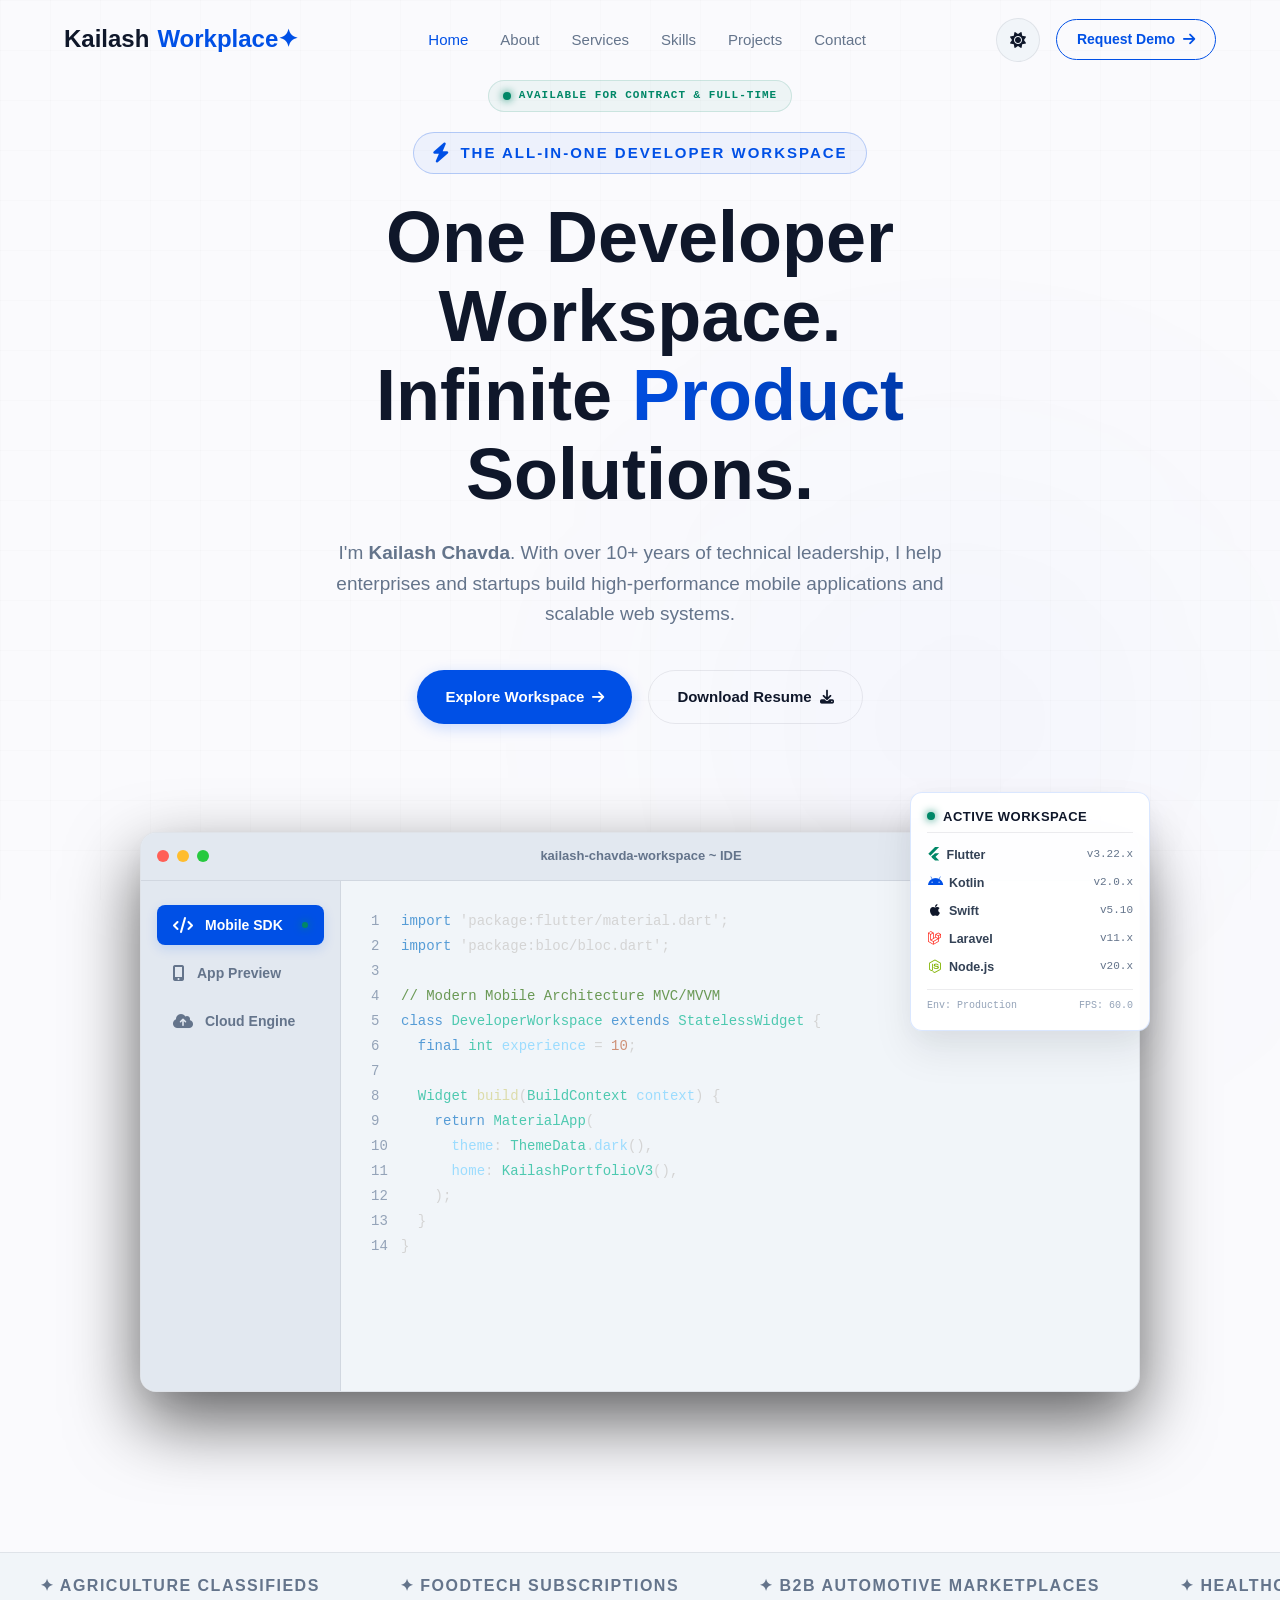
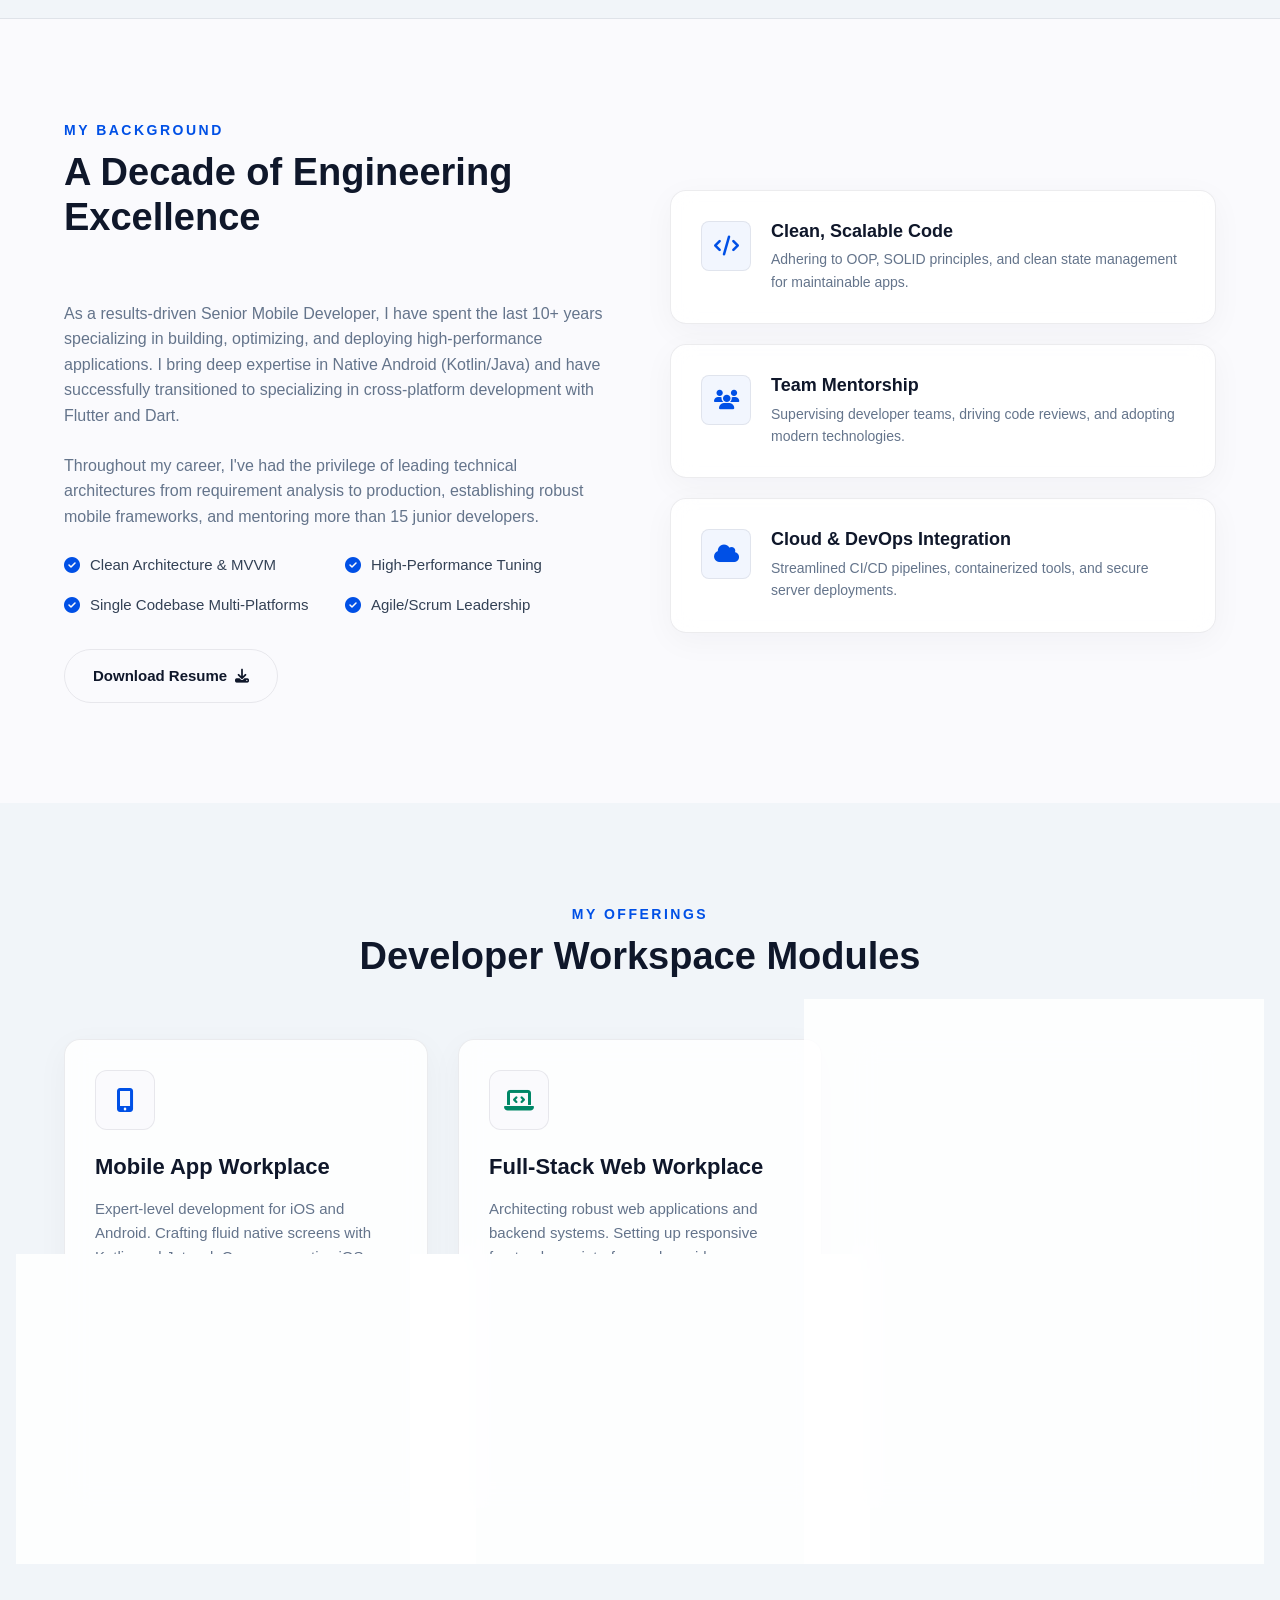
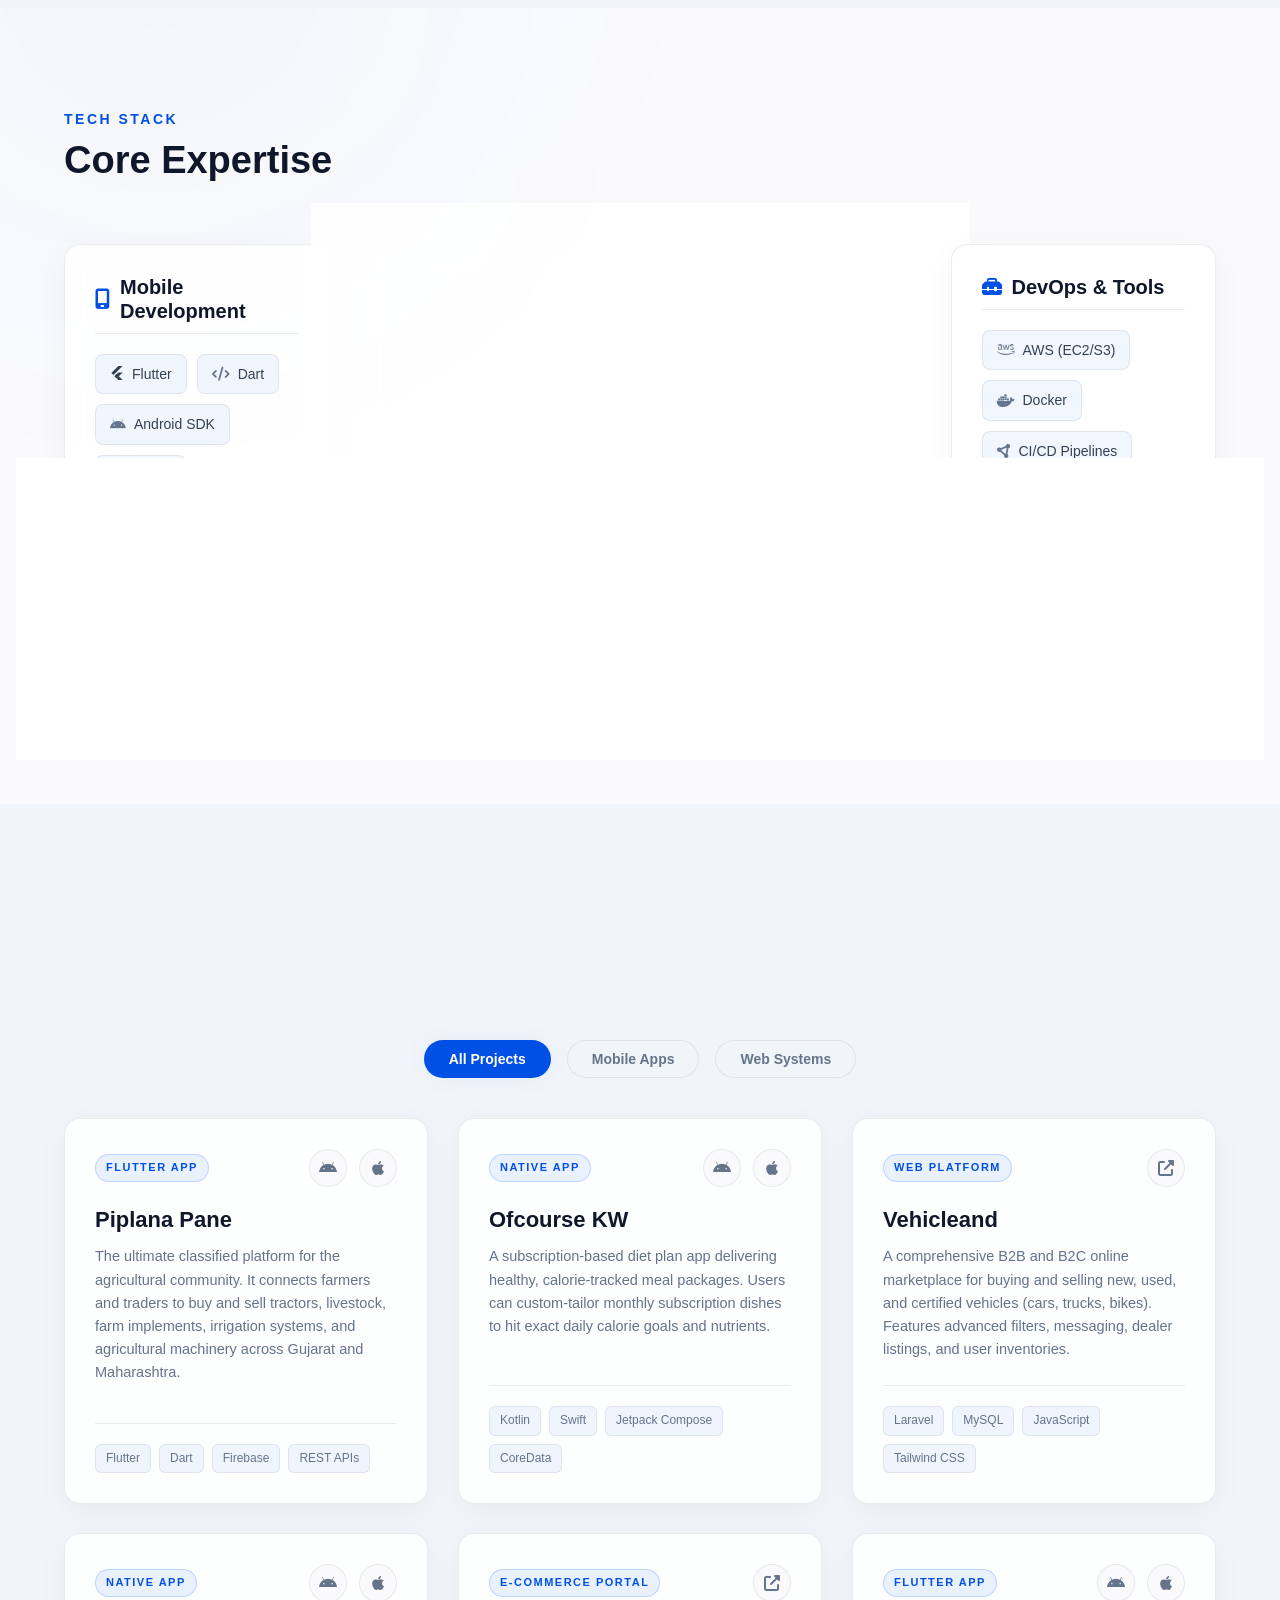
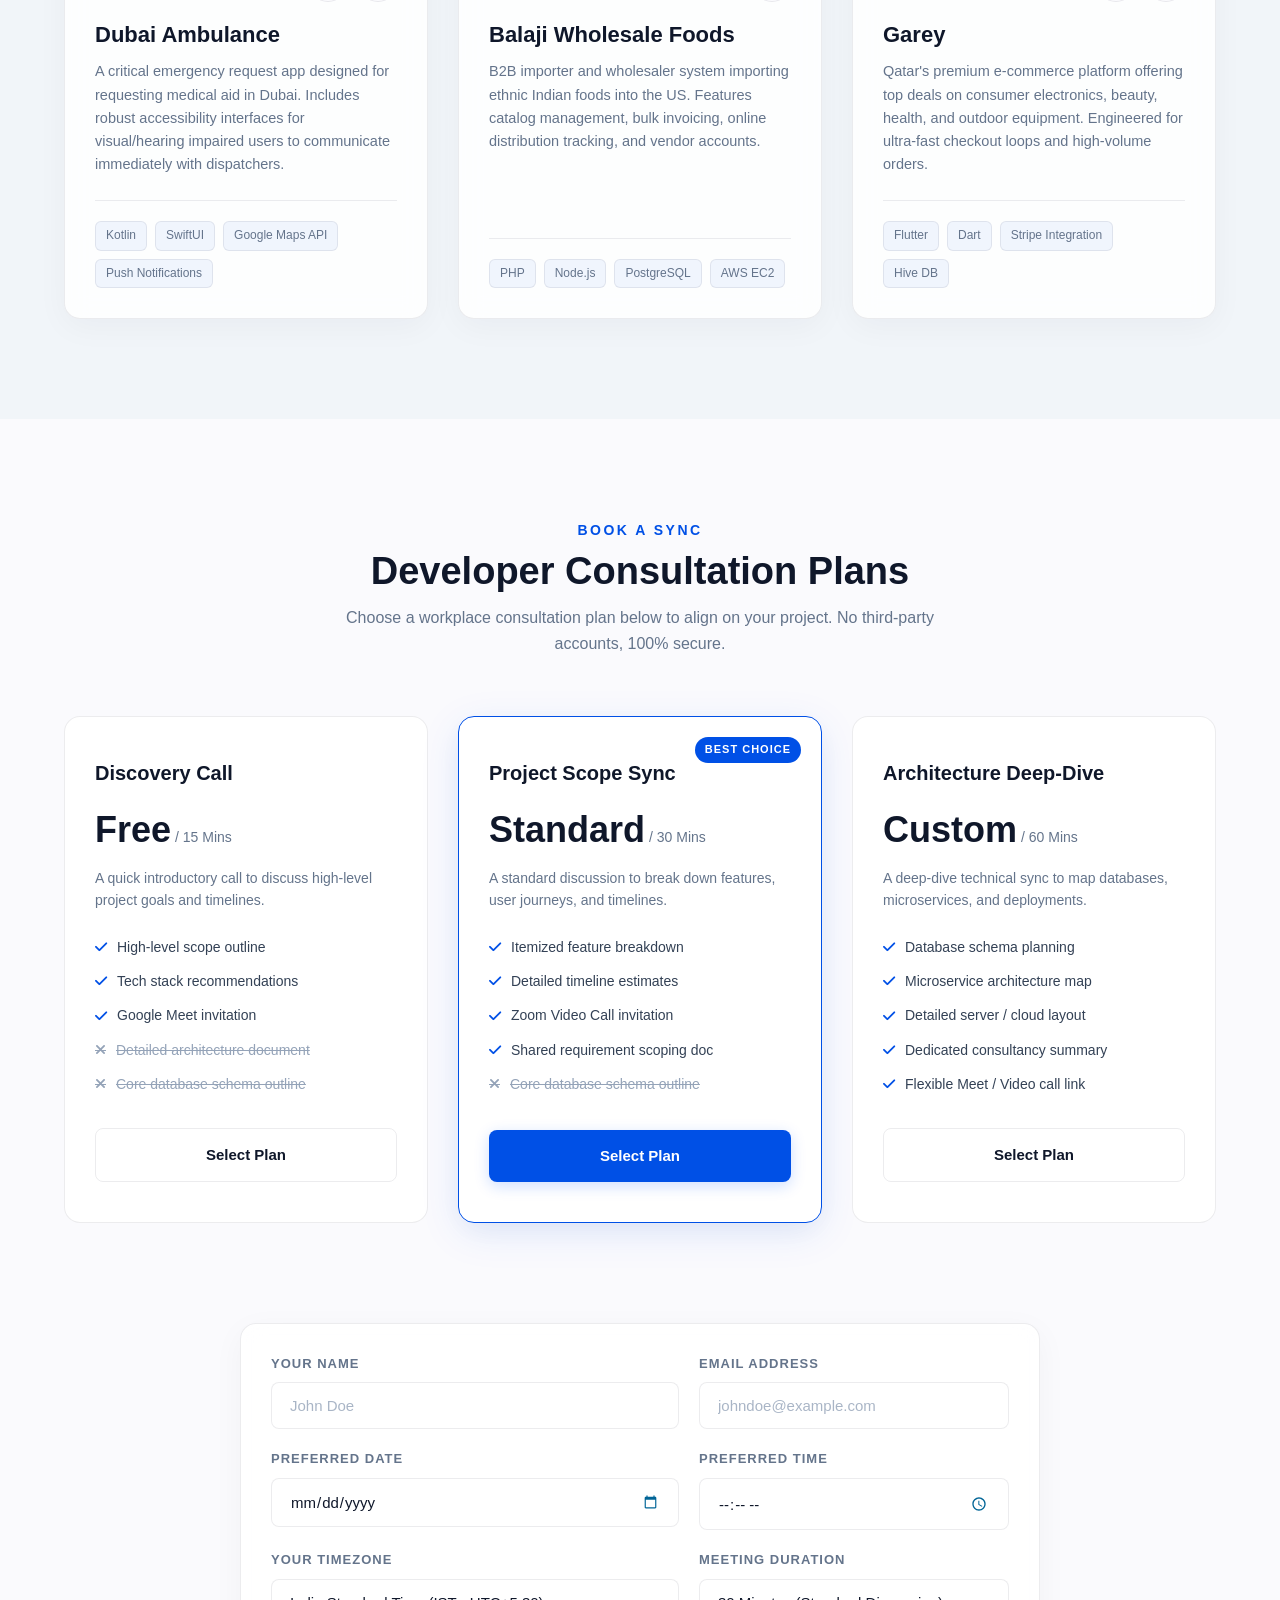
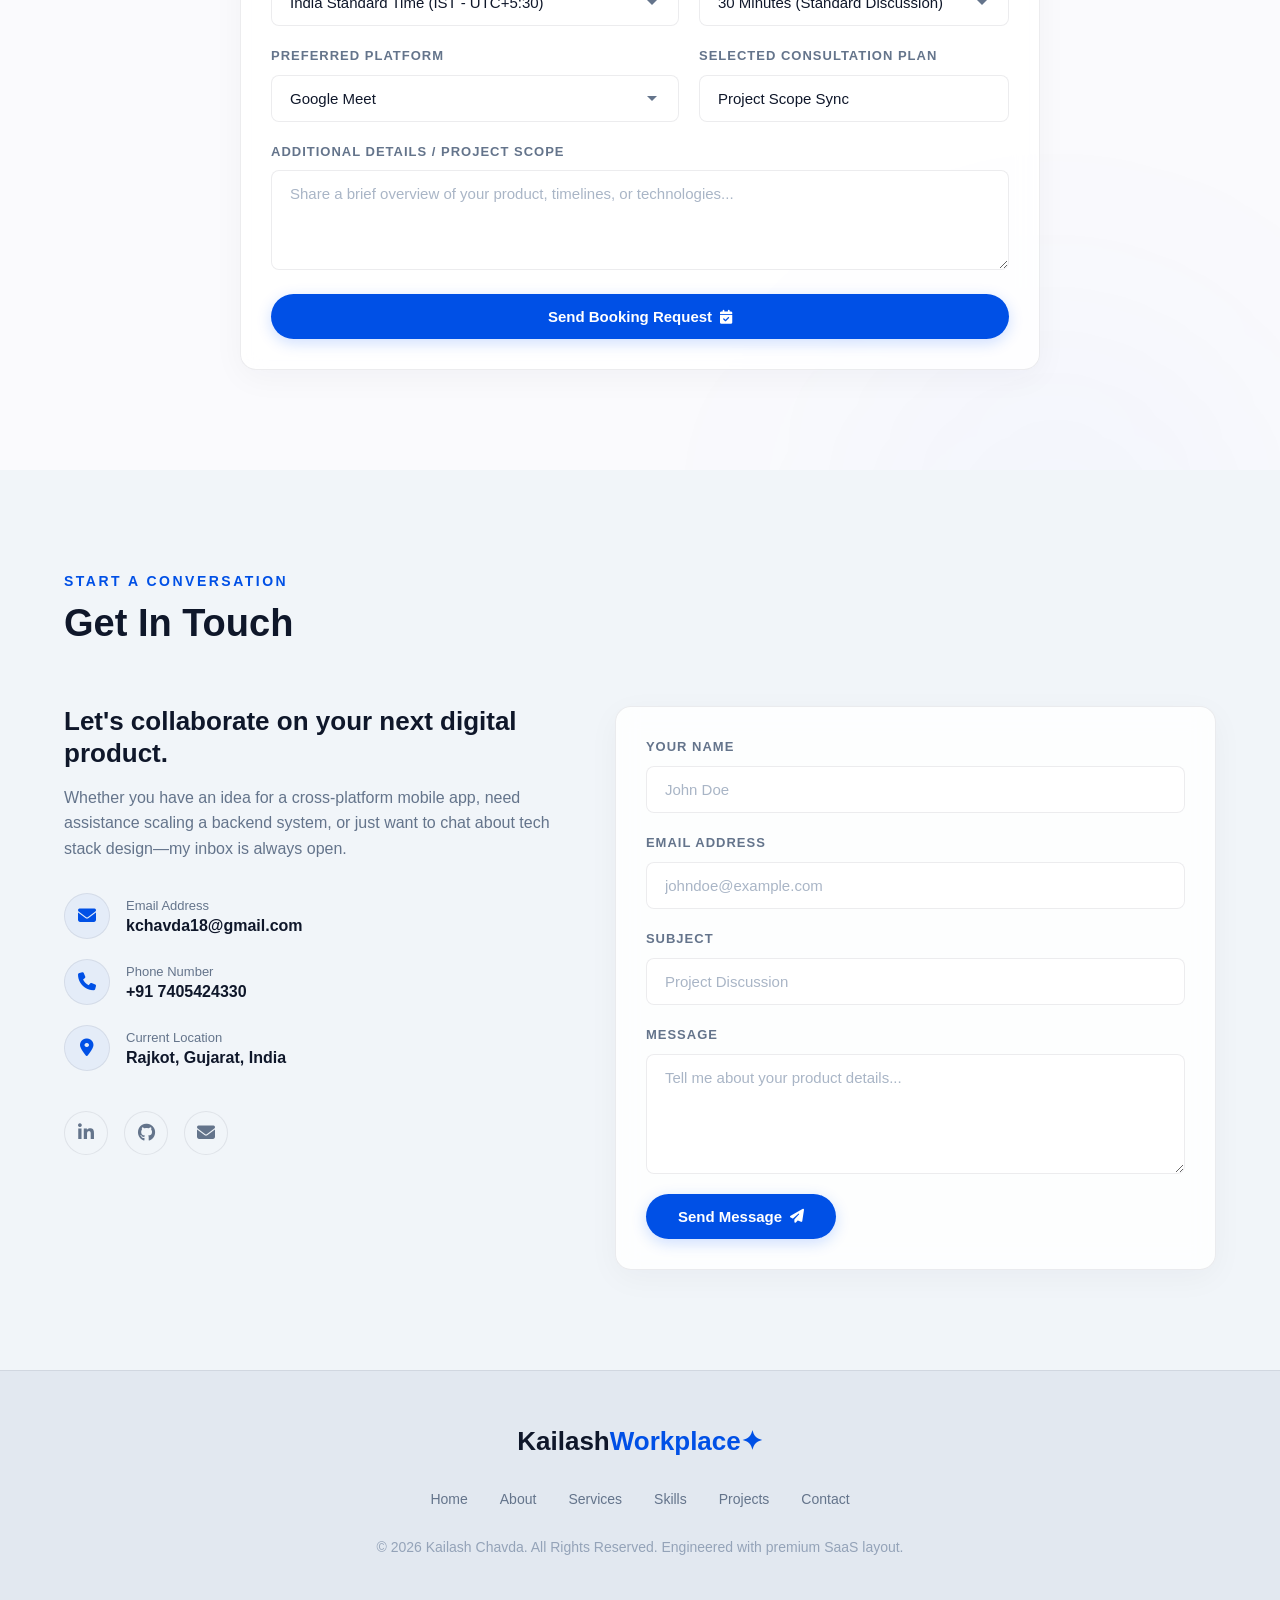
==== commit 7587cc8e: "style: replace missing FontAwesome brand class for Flutter with inline SVG across all template versi" ====
--- a/index.html
+++ b/index.html
@@ -91,7 +91,7 @@
           </div>
           <ul class="environment-list">
             <li>
-              <span class="env-lang"><i class="fa-brands fa-flutter"></i> Flutter</span>
+              <span class="env-lang"><svg class="flutter-icon" viewBox="0 0 256 317" fill="currentColor" style="width: 13.5px; height: 13.5px; display: inline-block; vertical-align: middle; position: relative; top: -1px;"><path d="M158 0 0 158l49 48L255 0zM157 145l-85 85 49 50 49-49 85-86z"/><path d="m121 280 37 37h97l-85-86z"/><path d="m72 230 48-48 50 49-49 49z"/></svg> Flutter</span>
               <span class="env-ver">v3.22.x</span>
             </li>
             <li>
@@ -221,7 +221,7 @@
                       </div>
                     </div>
                     <div class="mock-phone-screen">
-                      <i class="fa-brands fa-flutter"></i>
+                      <svg class="flutter-icon" viewBox="0 0 256 317" fill="currentColor" style="width: 32px; height: 32px; display: inline-block; margin-bottom: 12px;"><path d="M158 0 0 158l49 48L255 0zM157 145l-85 85 49 50 49-49 85-86z"/><path d="m121 280 37 37h97l-85-86z"/><path d="m72 230 48-48 50 49-49 49z"/></svg>
                       <div class="mock-phone-line" style="width: 60%; margin-bottom: 6px;"></div>
                       <div class="mock-phone-line" style="width: 40%;"></div>
                     </div>
@@ -417,7 +417,7 @@
         <div class="glass-card expertise-box">
           <h3><i class="fa-solid fa-mobile-screen"></i> Mobile Development</h3>
           <div class="skill-list">
-            <div class="skill-tag"><i class="fa-brands fa-flutter"></i> Flutter</div>
+            <div class="skill-tag"><svg class="flutter-icon" viewBox="0 0 256 317" fill="currentColor" style="width: 14px; height: 14px; display: inline-block; vertical-align: middle; position: relative; top: -1px;"><path d="M158 0 0 158l49 48L255 0zM157 145l-85 85 49 50 49-49 85-86z"/><path d="m121 280 37 37h97l-85-86z"/><path d="m72 230 48-48 50 49-49 49z"/></svg> Flutter</div>
             <div class="skill-tag"><i class="fa-solid fa-code"></i> Dart</div>
             <div class="skill-tag"><i class="fa-brands fa-android"></i> Android SDK</div>
             <div class="skill-tag"><i class="fa-solid fa-code"></i> Kotlin</div>
--- a/styles.css
+++ b/styles.css
@@ -681,13 +681,15 @@
   text-align: center;
 }
 
-.env-lang i.fa-flutter { color: #0DFFC9; }
+.env-lang i.fa-flutter,
+.env-lang svg.flutter-icon { color: #0DFFC9; }
 .env-lang i.fa-android { color: #0A5CFF; }
 .env-lang i.fa-apple { color: var(--text-white); }
 .env-lang i.fa-laravel { color: #FF2D20; }
 .env-lang i.fa-node-js { color: #83B404; }
 
-body.light-theme .env-lang i.fa-flutter { color: #008767; }
+body.light-theme .env-lang i.fa-flutter,
+body.light-theme .env-lang svg.flutter-icon { color: #008767; }
 body.light-theme .env-lang i.fa-android { color: #0050E6; }
 body.light-theme .env-lang i.fa-apple { color: #0F172A; }
 
@@ -952,7 +954,8 @@
   text-align: center;
 }
 
-.mock-phone-screen i {
+.mock-phone-screen i,
+.mock-phone-screen svg.flutter-icon {
   font-size: 32px;
   color: var(--accent-blue);
   margin-bottom: 12px;
@@ -1018,6 +1021,15 @@
 .trusted-marquee-item i {
   color: var(--text-dark);
   font-size: 12px;
+}
+
+@keyframes marqueeLoop {
+  0% {
+    transform: translateX(0);
+  }
+  100% {
+    transform: translateX(-50%);
+  }
 }
 
 /* --- ABOUT ME SECTION --- */
@@ -1519,10 +1531,18 @@
   font-size: 18px;
 }
 
+.contact-item-text {
+  display: flex;
+  flex-direction: column;
+  justify-content: center;
+}
+
 .contact-item-text span {
   font-size: 13px;
   color: var(--text-muted);
   display: block;
+  line-height: 1.2;
+  margin-bottom: 2px;
 }
 
 .contact-item-text a,
@@ -1530,6 +1550,9 @@
   font-size: 16px;
   font-weight: 600;
   color: var(--text-white);
+  line-height: 1.2;
+  display: block;
+  margin: 0;
 }
 
 .social-links {
@@ -1595,7 +1618,7 @@
   outline: none;
   border-color: var(--accent-blue);
   box-shadow: 0 0 10px rgba(10, 92, 255, 0.1);
-  background: var(--bg-secondary);
+  background-color: var(--bg-secondary);
 }
 
 textarea.form-control {
@@ -1643,6 +1666,8 @@
 
 select.form-control:focus {
   background-image: var(--select-arrow-focus);
+  background-repeat: no-repeat;
+  background-position: right 14px center;
 }
 
 select.form-control option {
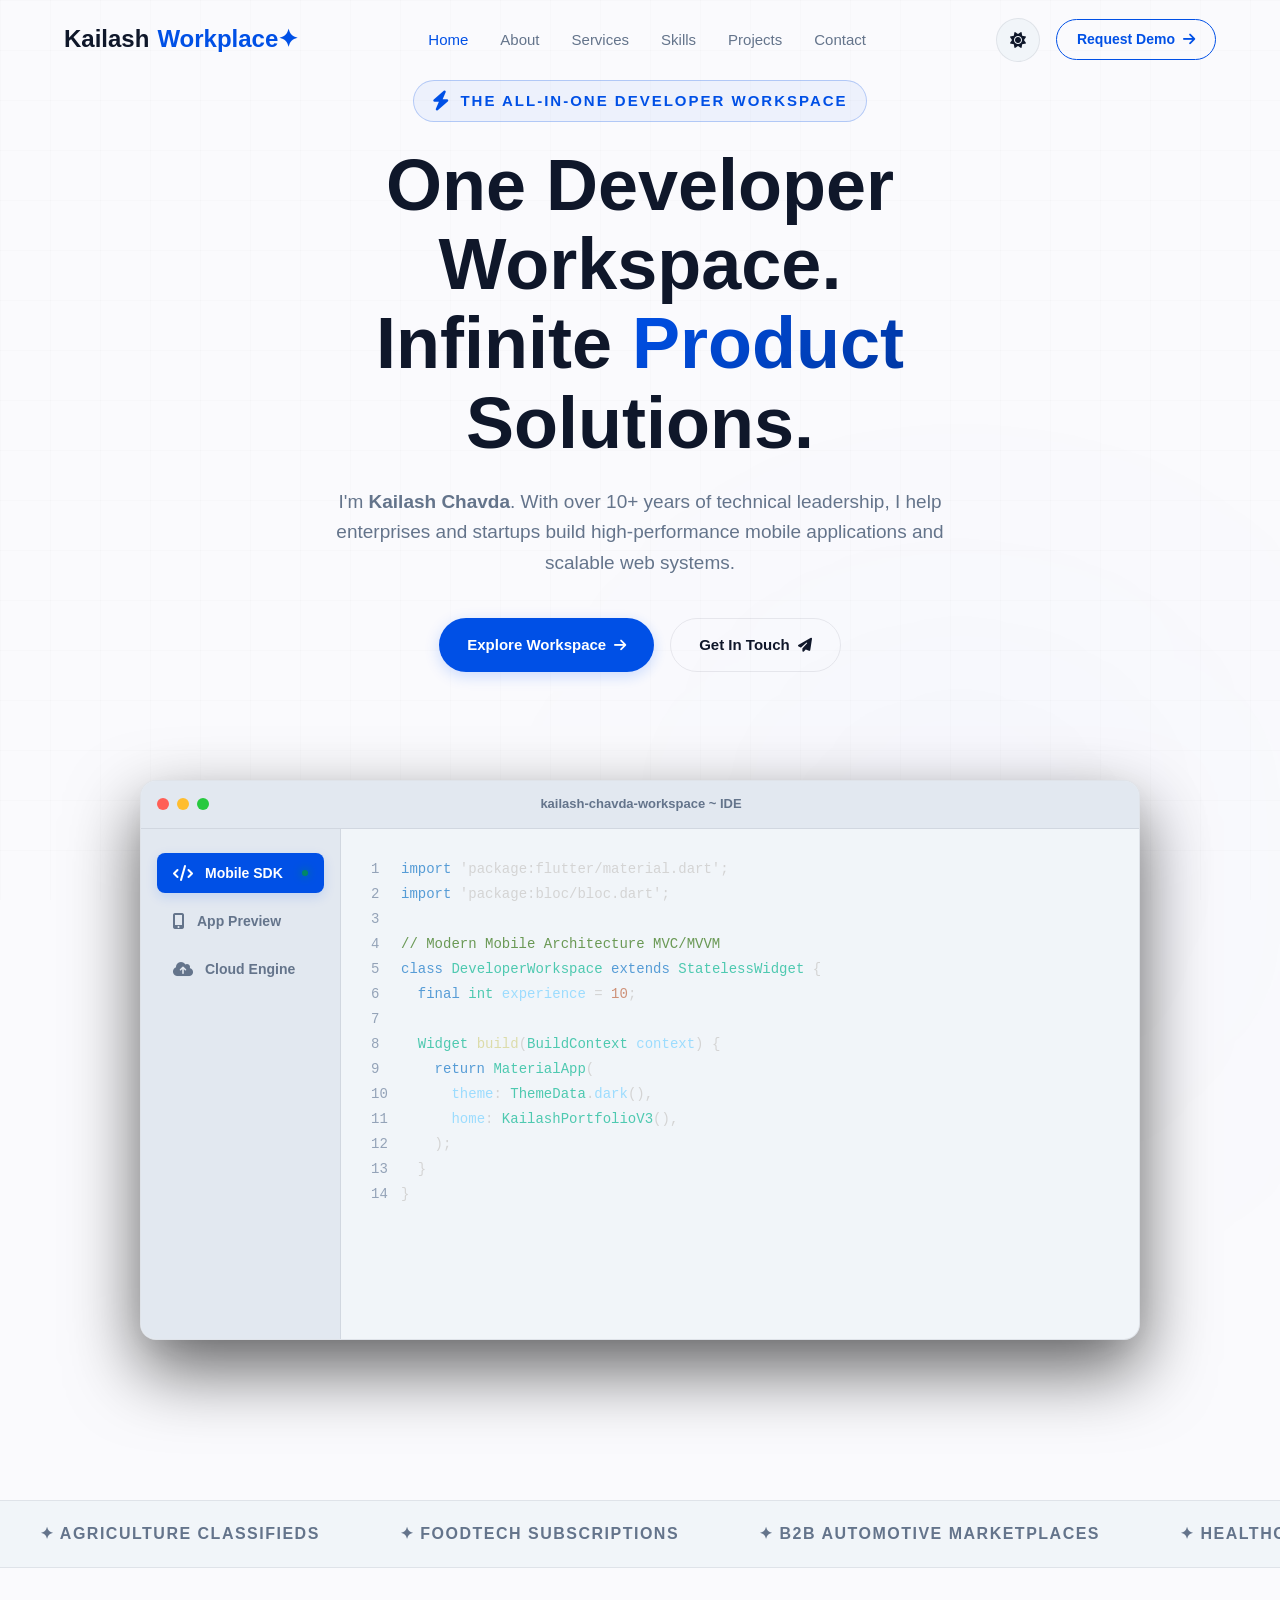
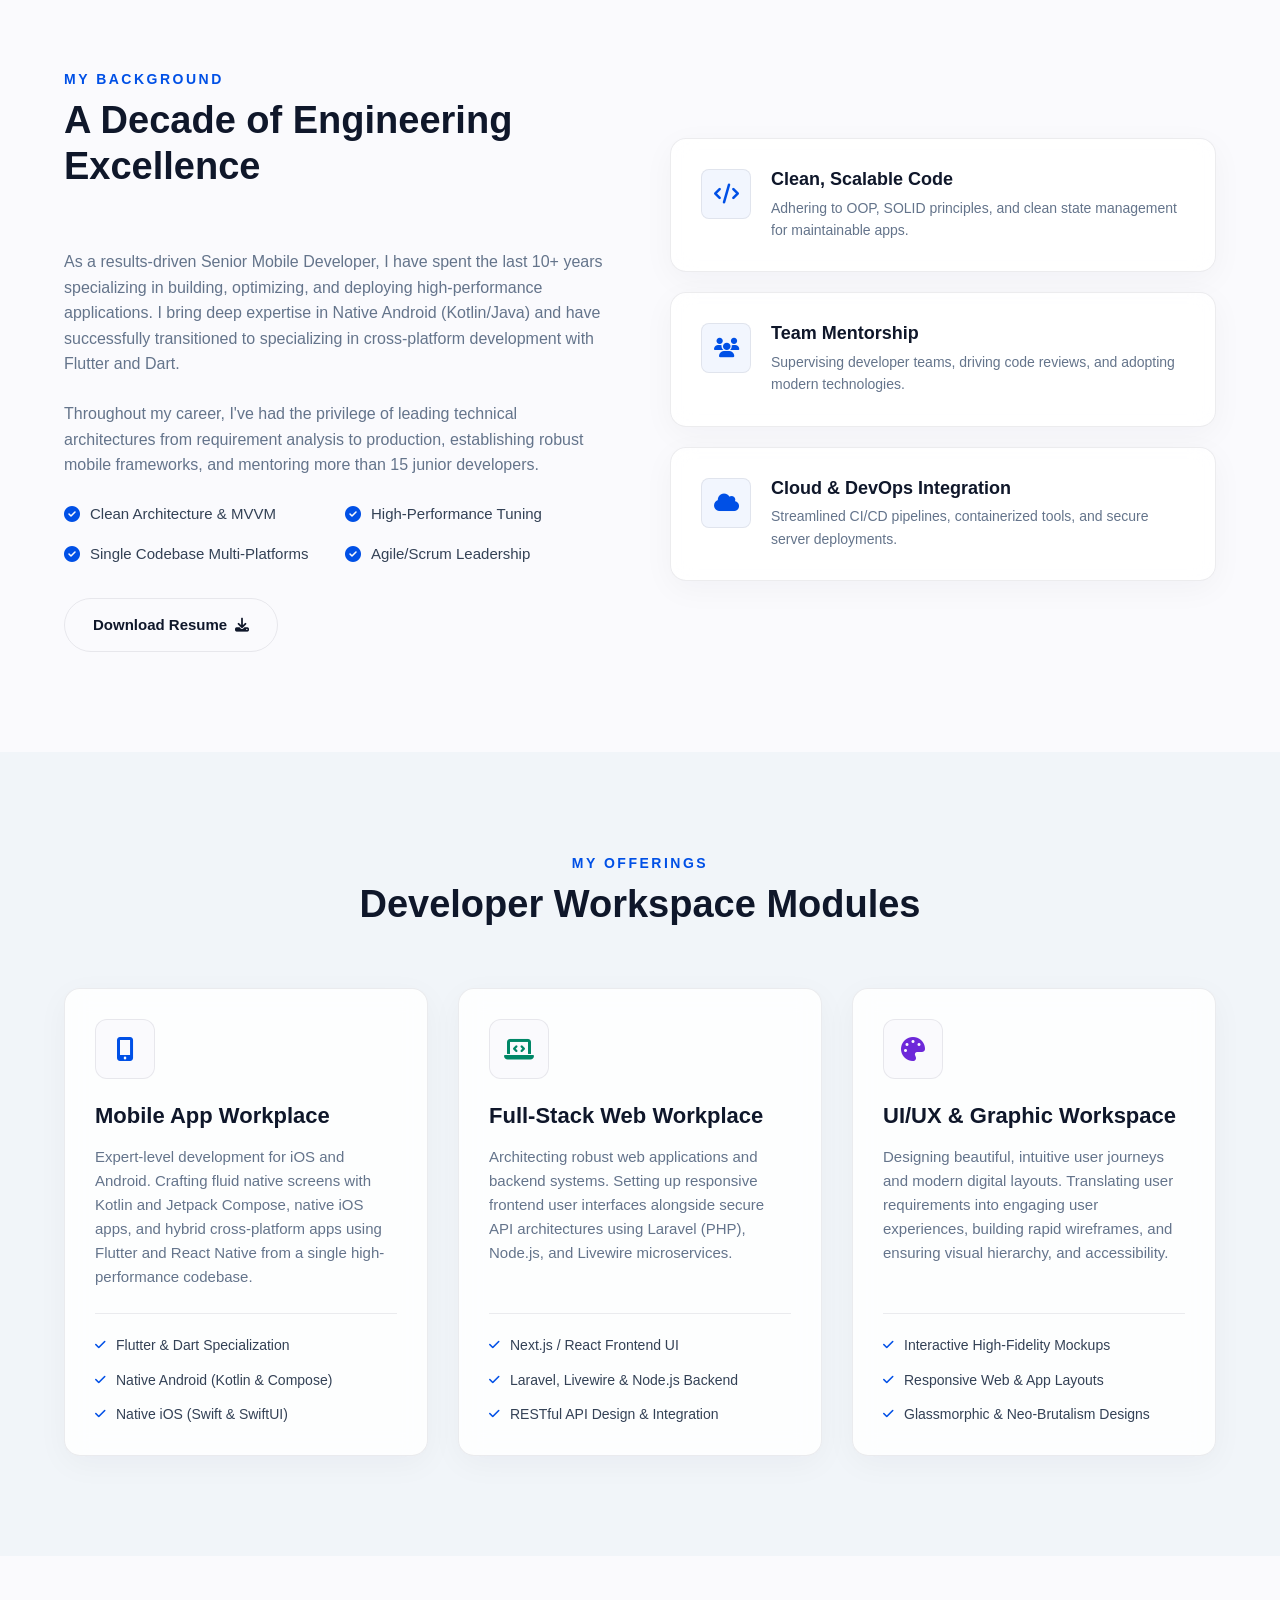
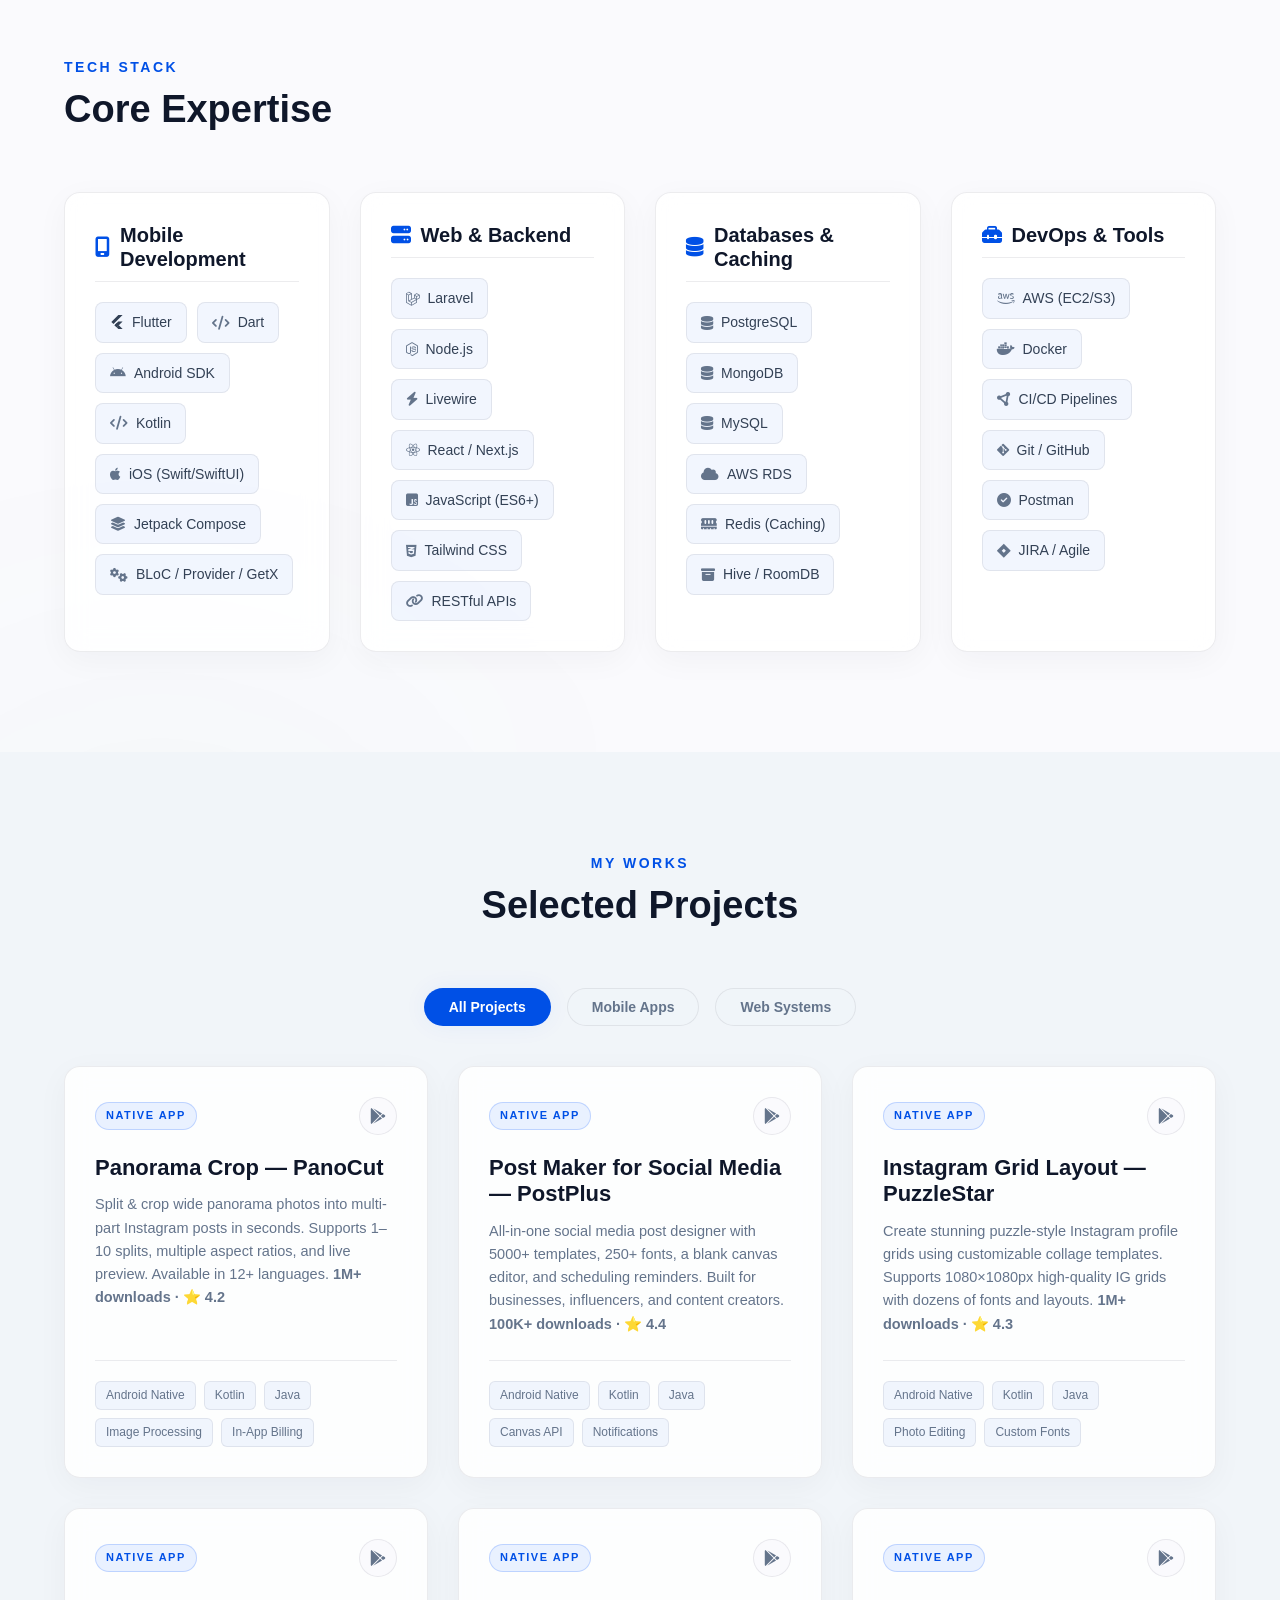
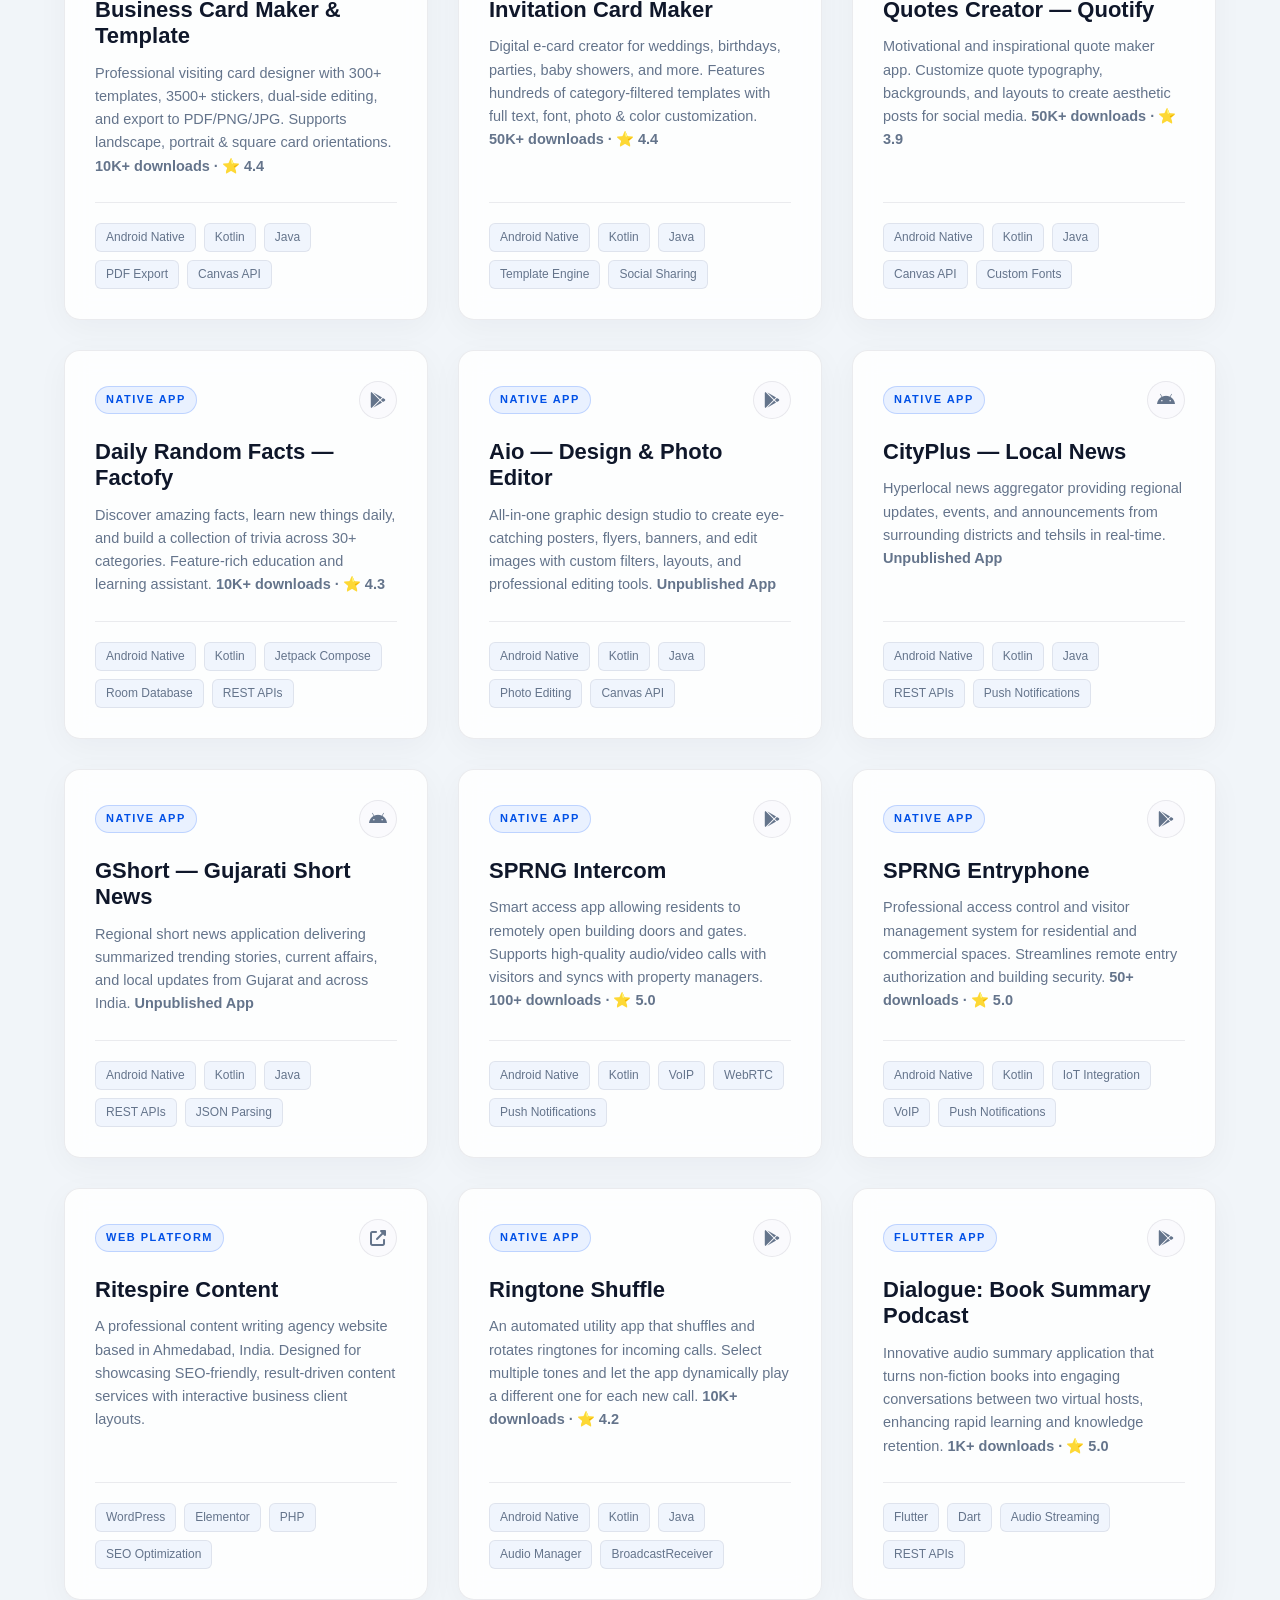
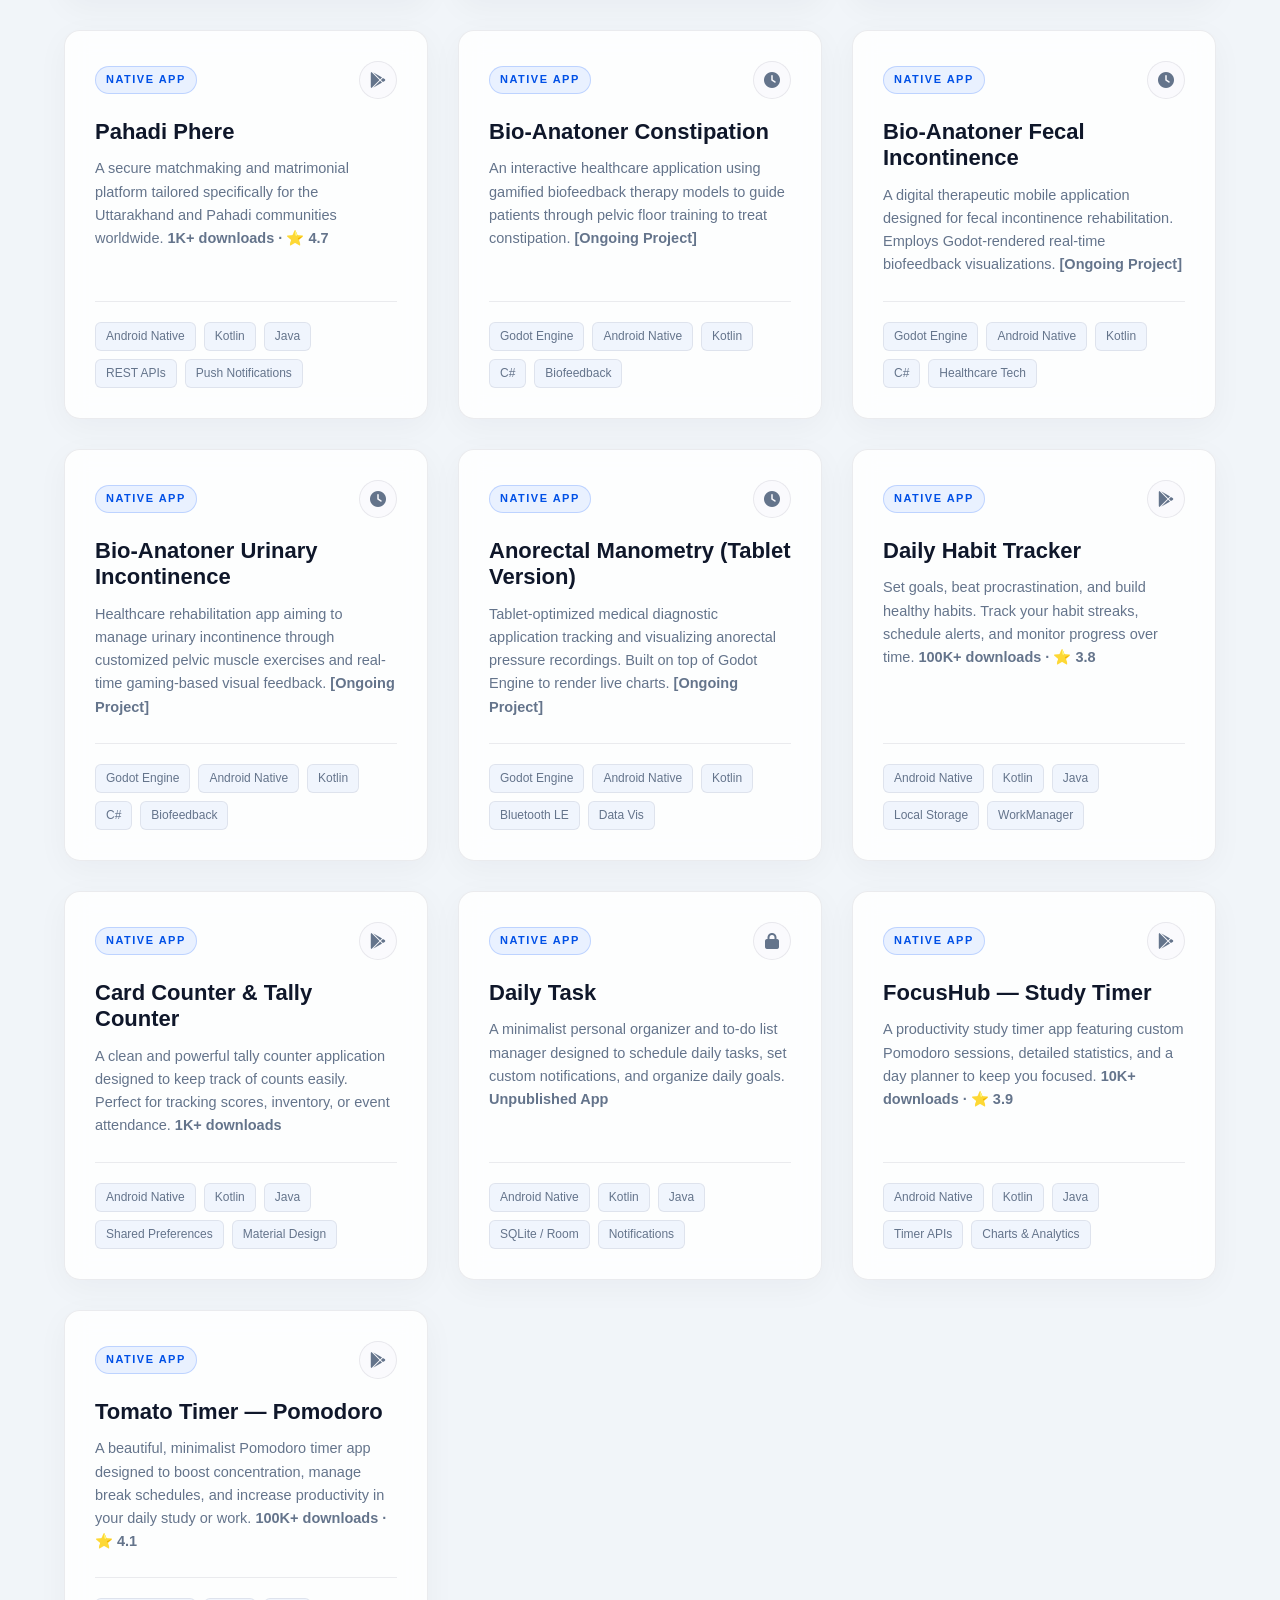
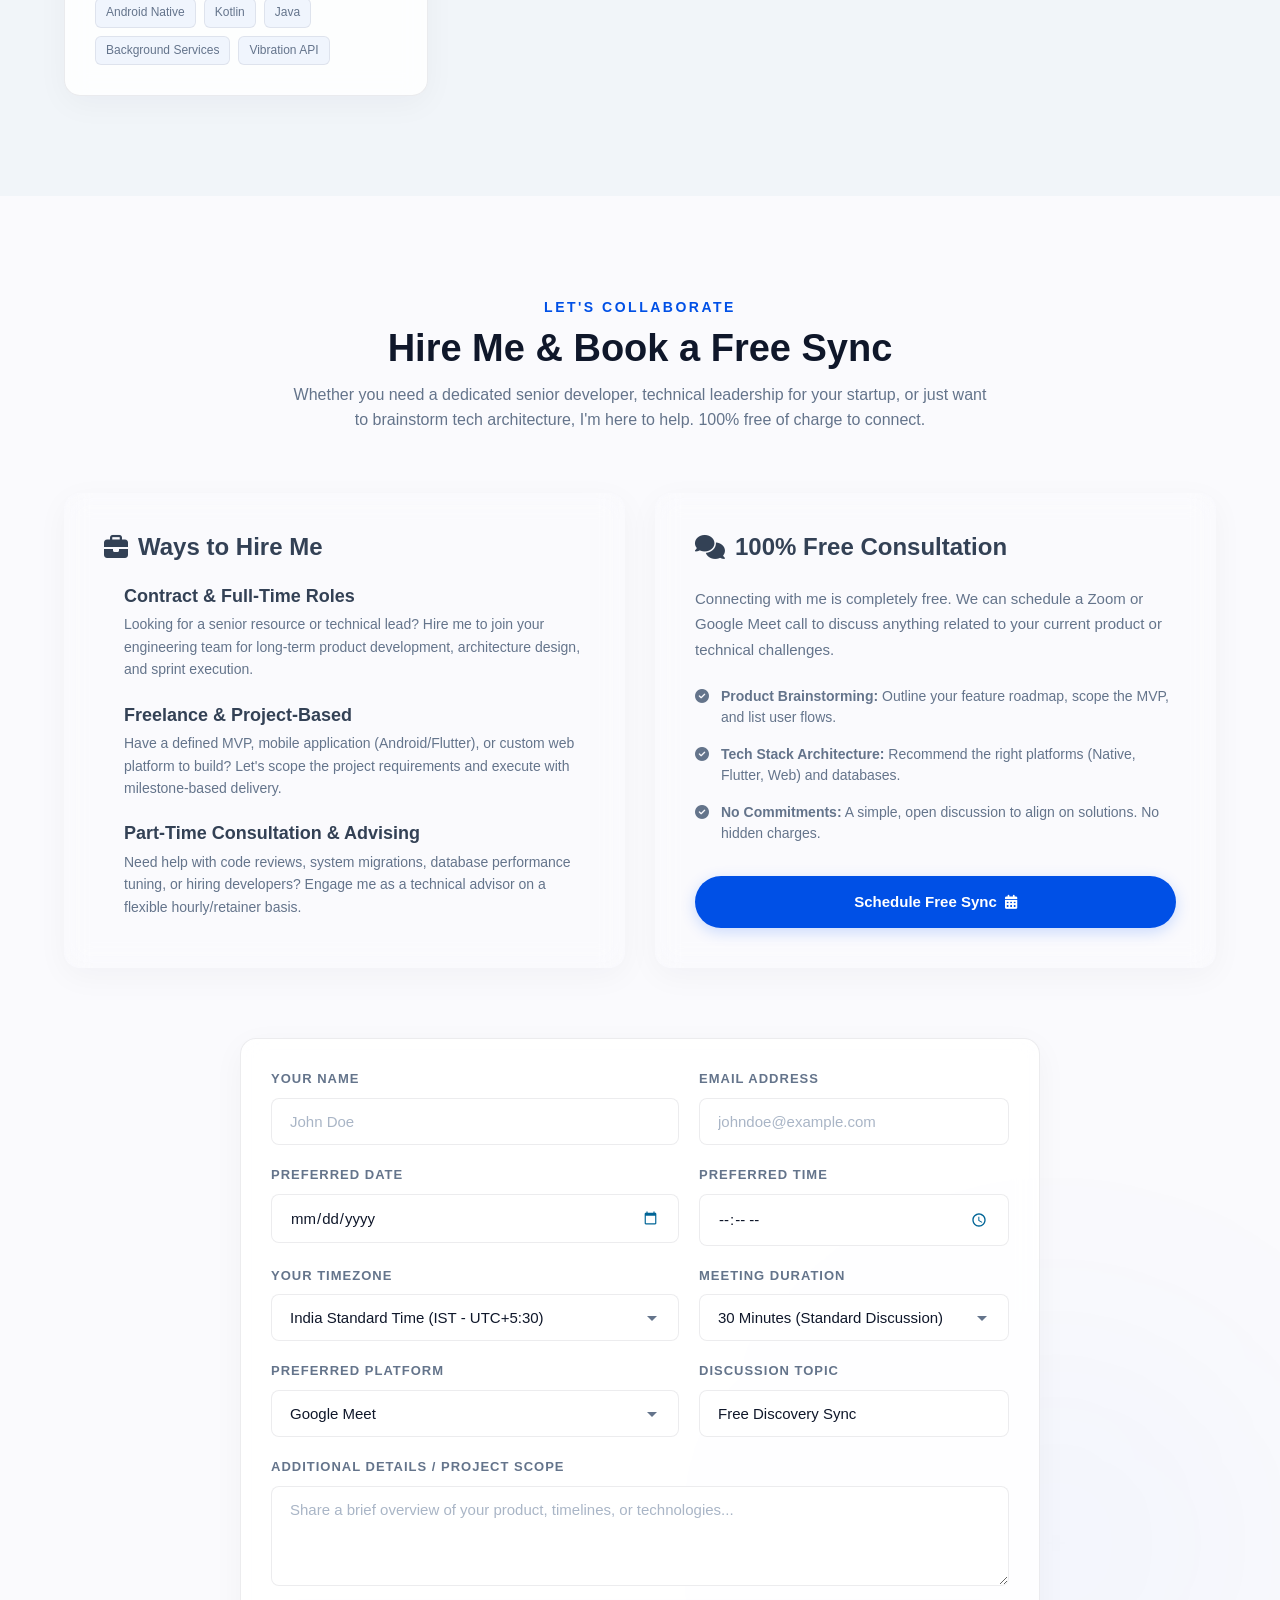
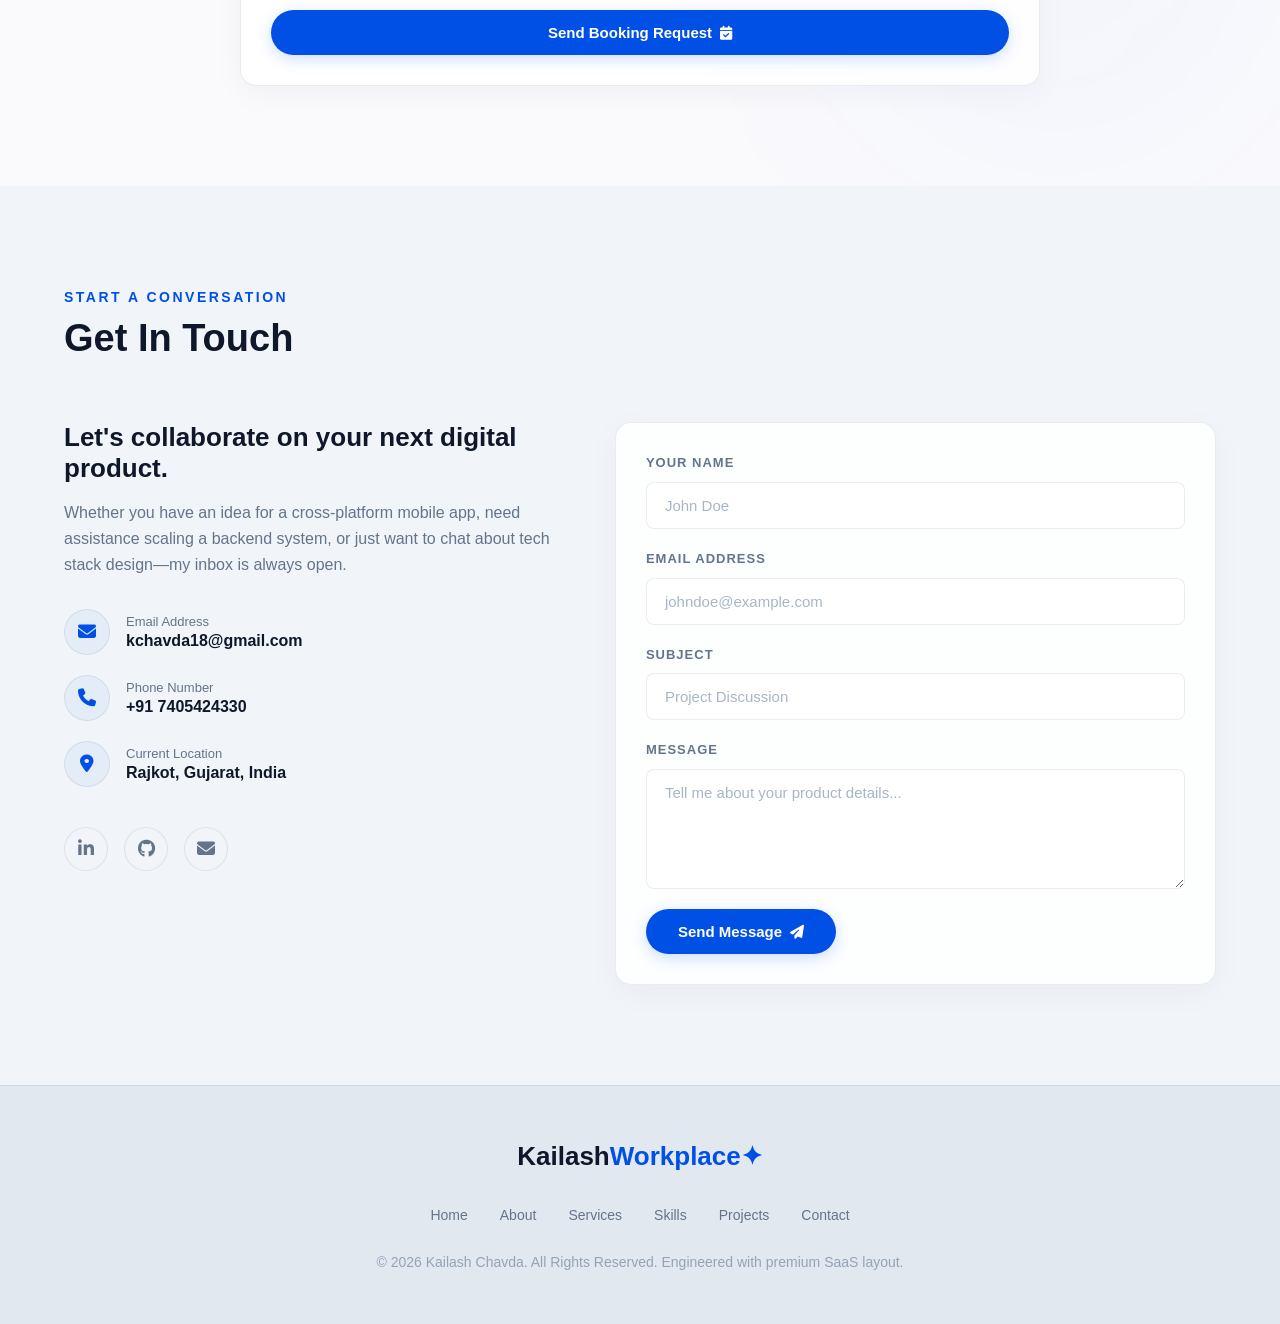
==== commit bebf6360: "Deploy V3 updates to root index.html to update live site" ====
--- a/index.html
+++ b/index.html
@@ -62,10 +62,6 @@
   <section id="hero" class="hero">
     <div class="container hero-grid">
       <div class="hero-content">
-        <div class="availability-tag" style="margin: 0 auto 20px auto;">
-          <span class="pulse-dot"></span> Available for Contract &amp; Full-Time
-        </div>
-        <br>
         <span class="hero-subtitle">
           <i class="fa-solid fa-bolt star-icon" style="animation: spinStar 4s linear infinite;"></i>
           The All-In-One Developer Workspace
@@ -77,46 +73,12 @@
 
         <div class="hero-ctas">
           <a href="#projects" class="btn btn-primary">Explore Workspace <i class="fa-solid fa-arrow-right"></i></a>
-          <a href="Documents/Resume - Mobile Application Developer - Kailash Chavda.pdf" target="_blank" class="btn btn-secondary">Download Resume <i class="fa-solid fa-download"></i></a>
+          <a href="#contact" class="btn btn-secondary">Get In Touch <i class="fa-solid fa-paper-plane"></i></a>
         </div>
       </div>
 
       <!-- Hero Visual Interactive Workspace Dashboard -->
       <div class="hero-dashboard">
-        <!-- Floating Dashboard Status Panel Overlay -->
-        <div class="dashboard-status-overlay">
-          <div class="overlay-header">
-            <span class="status-indicator-dot"></span>
-            <h4>Active Workspace</h4>
-          </div>
-          <ul class="environment-list">
-            <li>
-              <span class="env-lang"><svg class="flutter-icon" viewBox="0 0 256 317" fill="currentColor" style="width: 13.5px; height: 13.5px; display: inline-block; vertical-align: middle; position: relative; top: -1px;"><path d="M158 0 0 158l49 48L255 0zM157 145l-85 85 49 50 49-49 85-86z"/><path d="m121 280 37 37h97l-85-86z"/><path d="m72 230 48-48 50 49-49 49z"/></svg> Flutter</span>
-              <span class="env-ver">v3.22.x</span>
-            </li>
-            <li>
-              <span class="env-lang"><i class="fa-brands fa-android"></i> Kotlin</span>
-              <span class="env-ver">v2.0.x</span>
-            </li>
-            <li>
-              <span class="env-lang"><i class="fa-brands fa-apple"></i> Swift</span>
-              <span class="env-ver">v5.10</span>
-            </li>
-            <li>
-              <span class="env-lang"><i class="fa-brands fa-laravel"></i> Laravel</span>
-              <span class="env-ver">v11.x</span>
-            </li>
-            <li>
-              <span class="env-lang"><i class="fa-brands fa-node-js"></i> Node.js</span>
-              <span class="env-ver">v20.x</span>
-            </li>
-          </ul>
-          <div class="overlay-footer">
-            <span>Env: Production</span>
-            <span>FPS: 60.0</span>
-          </div>
-        </div>
-
         <div class="dashboard-window">
           <!-- Window Header (Mac Style) -->
           <div class="dashboard-window-header">
@@ -300,7 +262,7 @@
           <li><i class="fa-solid fa-circle-check"></i> Agile/Scrum Leadership</li>
         </ul>
 
-        <a href="Documents/Resume - Mobile Application Developer - Kailash Chavda.pdf" target="_blank"
+        <a href="../Documents/Resume - Mobile Application Developer - Kailash Chavda.pdf" target="_blank"
           class="btn btn-secondary">
           Download Resume <i class="fa-solid fa-download"></i>
         </a>
@@ -488,22 +450,23 @@
       <!-- Projects Grid -->
       <div class="projects-grid" id="projects-grid">
 
-        <!-- Project 1 (Mobile) -->
+        <!-- ============================================================
+             ✦ PROJECT CARD TEMPLATE — Copy & paste below to add a project
+             ============================================================
+
+        MOBILE APP TEMPLATE (data-category="mobile"):
+        ──────────────────────────────────────────────
         <div class="glass-card project-card show" data-category="mobile">
           <div class="project-meta">
             <span class="project-category">Flutter App</span>
             <div class="project-links">
-              <a href="https://play.google.com/store/apps/details?id=com.ta.news&hl=en_IN" target="_blank"
-                class="project-link-btn" title="Android Link"><i class="fa-brands fa-android"></i></a>
-              <a href="https://apps.apple.com/us/app/piplana-pane/id1409110407" target="_blank" class="project-link-btn"
-                title="iOS Link"><i class="fa-brands fa-apple"></i></a>
-            </div>
-          </div>
-          <h3 class="project-title">Piplana Pane</h3>
-          <p class="project-desc">
-            The ultimate classified platform for the agricultural community. It connects farmers and traders to buy and
-            sell tractors, livestock, farm implements, irrigation systems, and agricultural machinery across Gujarat and
-            Maharashtra.
+              <a href="ANDROID_PLAY_STORE_LINK" target="_blank" class="project-link-btn" title="Android Link"><i class="fa-brands fa-android"></i></a>
+              <a href="IOS_APP_STORE_LINK" target="_blank" class="project-link-btn" title="iOS Link"><i class="fa-brands fa-apple"></i></a>
+            </div>
+          </div>
+          <h3 class="project-title">Project Name</h3>
+          <p class="project-desc">
+            Short description of the project — what it does, who it's for, and what makes it special.
           </p>
           <div class="project-tech">
             <span class="tech-badge">Flutter</span>
@@ -513,43 +476,18 @@
           </div>
         </div>
 
-        <!-- Project 2 (Mobile) -->
-        <div class="glass-card project-card show" data-category="mobile">
-          <div class="project-meta">
-            <span class="project-category">Native App</span>
-            <div class="project-links">
-              <a href="https://play.google.com/store/apps/details?id=com.ofcourse.kuwait" target="_blank"
-                class="project-link-btn" title="Android Link"><i class="fa-brands fa-android"></i></a>
-              <a href="https://apps.apple.com/kw/app/ofcourse-kw/id6470784883" target="_blank" class="project-link-btn"
-                title="iOS Link"><i class="fa-brands fa-apple"></i></a>
-            </div>
-          </div>
-          <h3 class="project-title">Ofcourse KW</h3>
-          <p class="project-desc">
-            A subscription-based diet plan app delivering healthy, calorie-tracked meal packages. Users can
-            custom-tailor monthly subscription dishes to hit exact daily calorie goals and nutrients.
-          </p>
-          <div class="project-tech">
-            <span class="tech-badge">Kotlin</span>
-            <span class="tech-badge">Swift</span>
-            <span class="tech-badge">Jetpack Compose</span>
-            <span class="tech-badge">CoreData</span>
-          </div>
-        </div>
-
-        <!-- Project 3 (Web) -->
+        WEB PROJECT TEMPLATE (data-category="web"):
+        ─────────────────────────────────────────────
         <div class="glass-card project-card show" data-category="web">
           <div class="project-meta">
             <span class="project-category">Web Platform</span>
             <div class="project-links">
-              <a href="https://vehicleand.com/ar" target="_blank" class="project-link-btn" title="Live Site"><i
-                  class="fa-solid fa-up-right-from-square"></i></a>
-            </div>
-          </div>
-          <h3 class="project-title">Vehicleand</h3>
-          <p class="project-desc">
-            A comprehensive B2B and B2C online marketplace for buying and selling new, used, and certified vehicles
-            (cars, trucks, bikes). Features advanced filters, messaging, dealer listings, and user inventories.
+              <a href="LIVE_SITE_URL" target="_blank" class="project-link-btn" title="Live Site"><i class="fa-solid fa-up-right-from-square"></i></a>
+            </div>
+          </div>
+          <h3 class="project-title">Project Name</h3>
+          <p class="project-desc">
+            Short description of the project — what it does, who it's for, and what makes it special.
           </p>
           <div class="project-tech">
             <span class="tech-badge">Laravel</span>
@@ -559,141 +497,625 @@
           </div>
         </div>
 
-        <!-- Project 4 (Mobile) -->
-        <div class="glass-card project-card show" data-category="mobile">
-          <div class="project-meta">
-            <span class="project-category">Native App</span>
-            <div class="project-links">
-              <a href="https://play.google.com/store/apps/details?id=com.dcas.app" target="_blank"
-                class="project-link-btn" title="Android Link"><i class="fa-brands fa-android"></i></a>
-              <a href="https://apps.apple.com/us/app/dubai-ambulance-%D8%A5%D8%B3%D8%B9%D8%A7%D9%81-%D8%AF%D8%A8%D9%8A/id1165959800"
-                target="_blank" class="project-link-btn" title="iOS Link"><i class="fa-brands fa-apple"></i></a>
-            </div>
-          </div>
-          <h3 class="project-title">Dubai Ambulance</h3>
-          <p class="project-desc">
-            A critical emergency request app designed for requesting medical aid in Dubai. Includes robust accessibility
-            interfaces for visual/hearing impaired users to communicate immediately with dispatchers.
-          </p>
-          <div class="project-tech">
-            <span class="tech-badge">Kotlin</span>
-            <span class="tech-badge">SwiftUI</span>
-            <span class="tech-badge">Google Maps API</span>
+        NOTE:
+        • data-category must be "mobile" or "web" for the filter tabs to work.
+        • project-category label (e.g. "Flutter App", "Native App", "Web Platform", "E-commerce Portal") is free text.
+        • Remove the Android or iOS link <a> tag if the app is single-platform.
+        • Add as many <span class="tech-badge"> tags as needed.
+        ============================================================ -->
+
+        <!-- ✦ APP 1: Panorama Crop - PanoCut -->
+        <div class="glass-card project-card show" data-category="mobile">
+          <div class="project-meta">
+            <span class="project-category">Native App</span>
+            <div class="project-links">
+              <a href="https://play.google.com/store/apps/details?id=com.panorama.split.for.instagram.panocut" target="_blank" class="project-link-btn" title="View on Play Store"><i class="fa-brands fa-google-play"></i></a>
+            </div>
+          </div>
+          <h3 class="project-title">Panorama Crop — PanoCut</h3>
+          <p class="project-desc">
+            Split &amp; crop wide panorama photos into multi-part Instagram posts in seconds. Supports 1–10 splits, multiple aspect ratios, and live preview. Available in 12+ languages. <strong>1M+ downloads · ⭐ 4.2</strong>
+          </p>
+          <div class="project-tech">
+            <span class="tech-badge">Android Native</span>
+            <span class="tech-badge">Kotlin</span>
+            <span class="tech-badge">Java</span>
+            <span class="tech-badge">Image Processing</span>
+            <span class="tech-badge">In-App Billing</span>
+          </div>
+        </div>
+
+        <!-- ✦ APP 2: Post Maker for Social Media - PostPlus -->
+        <div class="glass-card project-card show" data-category="mobile">
+          <div class="project-meta">
+            <span class="project-category">Native App</span>
+            <div class="project-links">
+              <a href="https://play.google.com/store/apps/details?id=com.post.maker.for.social.media.photo.editor.postplus" target="_blank" class="project-link-btn" title="View on Play Store"><i class="fa-brands fa-google-play"></i></a>
+            </div>
+          </div>
+          <h3 class="project-title">Post Maker for Social Media — PostPlus</h3>
+          <p class="project-desc">
+            All-in-one social media post designer with 5000+ templates, 250+ fonts, a blank canvas editor, and scheduling reminders. Built for businesses, influencers, and content creators. <strong>100K+ downloads · ⭐ 4.4</strong>
+          </p>
+          <div class="project-tech">
+            <span class="tech-badge">Android Native</span>
+            <span class="tech-badge">Kotlin</span>
+            <span class="tech-badge">Java</span>
+            <span class="tech-badge">Canvas API</span>
+            <span class="tech-badge">Notifications</span>
+          </div>
+        </div>
+
+        <!-- ✦ APP 3: Grid layout for Instagram - PuzzleStar -->
+        <div class="glass-card project-card show" data-category="mobile">
+          <div class="project-meta">
+            <span class="project-category">Native App</span>
+            <div class="project-links">
+              <a href="https://play.google.com/store/apps/details?id=com.puzzle.maker.for.instagram.post" target="_blank" class="project-link-btn" title="View on Play Store"><i class="fa-brands fa-google-play"></i></a>
+            </div>
+          </div>
+          <h3 class="project-title">Instagram Grid Layout — PuzzleStar</h3>
+          <p class="project-desc">
+            Create stunning puzzle-style Instagram profile grids using customizable collage templates. Supports 1080×1080px high-quality IG grids with dozens of fonts and layouts. <strong>1M+ downloads · ⭐ 4.3</strong>
+          </p>
+          <div class="project-tech">
+            <span class="tech-badge">Android Native</span>
+            <span class="tech-badge">Kotlin</span>
+            <span class="tech-badge">Java</span>
+            <span class="tech-badge">Photo Editing</span>
+            <span class="tech-badge">Custom Fonts</span>
+          </div>
+        </div>
+
+        <!-- ✦ APP 4: Business Card Maker -->
+        <div class="glass-card project-card show" data-category="mobile">
+          <div class="project-meta">
+            <span class="project-category">Native App</span>
+            <div class="project-links">
+              <a href="https://play.google.com/store/apps/details?id=com.business.card.maker.templates.visiting.card" target="_blank" class="project-link-btn" title="View on Play Store"><i class="fa-brands fa-google-play"></i></a>
+            </div>
+          </div>
+          <h3 class="project-title">Business Card Maker &amp; Template</h3>
+          <p class="project-desc">
+            Professional visiting card designer with 300+ templates, 3500+ stickers, dual-side editing, and export to PDF/PNG/JPG. Supports landscape, portrait &amp; square card orientations. <strong>10K+ downloads · ⭐ 4.4</strong>
+          </p>
+          <div class="project-tech">
+            <span class="tech-badge">Android Native</span>
+            <span class="tech-badge">Kotlin</span>
+            <span class="tech-badge">Java</span>
+            <span class="tech-badge">PDF Export</span>
+            <span class="tech-badge">Canvas API</span>
+          </div>
+        </div>
+
+        <!-- ✦ APP 5: Invitation Card Maker -->
+        <div class="glass-card project-card show" data-category="mobile">
+          <div class="project-meta">
+            <span class="project-category">Native App</span>
+            <div class="project-links">
+              <a href="https://play.google.com/store/apps/details?id=com.invitation.card.maker.free.greetings" target="_blank" class="project-link-btn" title="View on Play Store"><i class="fa-brands fa-google-play"></i></a>
+            </div>
+          </div>
+          <h3 class="project-title">Invitation Card Maker</h3>
+          <p class="project-desc">
+            Digital e-card creator for weddings, birthdays, parties, baby showers, and more. Features hundreds of category-filtered templates with full text, font, photo &amp; color customization. <strong>50K+ downloads · ⭐ 4.4</strong>
+          </p>
+          <div class="project-tech">
+            <span class="tech-badge">Android Native</span>
+            <span class="tech-badge">Kotlin</span>
+            <span class="tech-badge">Java</span>
+            <span class="tech-badge">Template Engine</span>
+            <span class="tech-badge">Social Sharing</span>
+          </div>
+        </div>
+
+        <!-- ✦ APP 6: Quotes Creator App - Quotify -->
+        <div class="glass-card project-card show" data-category="mobile">
+          <div class="project-meta">
+            <span class="project-category">Native App</span>
+            <div class="project-links">
+              <a href="https://play.google.com/store/apps/details?id=com.quotes.creator.maker.quotify.app" target="_blank" class="project-link-btn" title="View on Play Store"><i class="fa-brands fa-google-play"></i></a>
+            </div>
+          </div>
+          <h3 class="project-title">Quotes Creator — Quotify</h3>
+          <p class="project-desc">
+            Motivational and inspirational quote maker app. Customize quote typography, backgrounds, and layouts to create aesthetic posts for social media. <strong>50K+ downloads · ⭐ 3.9</strong>
+          </p>
+          <div class="project-tech">
+            <span class="tech-badge">Android Native</span>
+            <span class="tech-badge">Kotlin</span>
+            <span class="tech-badge">Java</span>
+            <span class="tech-badge">Canvas API</span>
+            <span class="tech-badge">Custom Fonts</span>
+          </div>
+        </div>
+
+        <!-- ✦ APP 7: Daily Random Facts - Factofy -->
+        <div class="glass-card project-card show" data-category="mobile">
+          <div class="project-meta">
+            <span class="project-category">Native App</span>
+            <div class="project-links">
+              <a href="https://play.google.com/store/apps/details?id=com.daily.random.facts.interesting" target="_blank" class="project-link-btn" title="View on Play Store"><i class="fa-brands fa-google-play"></i></a>
+            </div>
+          </div>
+          <h3 class="project-title">Daily Random Facts — Factofy</h3>
+          <p class="project-desc">
+            Discover amazing facts, learn new things daily, and build a collection of trivia across 30+ categories. Feature-rich education and learning assistant. <strong>10K+ downloads · ⭐ 4.3</strong>
+          </p>
+          <div class="project-tech">
+            <span class="tech-badge">Android Native</span>
+            <span class="tech-badge">Kotlin</span>
+            <span class="tech-badge">Jetpack Compose</span>
+            <span class="tech-badge">Room Database</span>
+            <span class="tech-badge">REST APIs</span>
+          </div>
+        </div>
+
+        <!-- ✦ APP 8: Aio - Design & Photo Editor -->
+        <div class="glass-card project-card show" data-category="mobile">
+          <div class="project-meta">
+            <span class="project-category">Native App</span>
+            <div class="project-links">
+              <a href="https://play.google.com/store/apps/details?id=com.aio.editor.design.template.for.social.media" target="_blank" class="project-link-btn" title="View on Play Store"><i class="fa-brands fa-google-play"></i></a>
+            </div>
+          </div>
+          <h3 class="project-title">Aio — Design &amp; Photo Editor</h3>
+          <p class="project-desc">
+            All-in-one graphic design studio to create eye-catching posters, flyers, banners, and edit images with custom filters, layouts, and professional editing tools. <strong>Unpublished App</strong>
+          </p>
+          <div class="project-tech">
+            <span class="tech-badge">Android Native</span>
+            <span class="tech-badge">Kotlin</span>
+            <span class="tech-badge">Java</span>
+            <span class="tech-badge">Photo Editing</span>
+            <span class="tech-badge">Canvas API</span>
+          </div>
+        </div>
+
+        <!-- ✦ APP 9: CityPlus - Local News & More -->
+        <div class="glass-card project-card show" data-category="mobile">
+          <div class="project-meta">
+            <span class="project-category">Native App</span>
+            <div class="project-links">
+              <a href="https://apkpure.com/cityplus-local-news-more/com.cityplus.local.news.info" target="_blank" class="project-link-btn" title="View on APKPure"><i class="fa-brands fa-android"></i></a>
+            </div>
+          </div>
+          <h3 class="project-title">CityPlus — Local News</h3>
+          <p class="project-desc">
+            Hyperlocal news aggregator providing regional updates, events, and announcements from surrounding districts and tehsils in real-time. <strong>Unpublished App</strong>
+          </p>
+          <div class="project-tech">
+            <span class="tech-badge">Android Native</span>
+            <span class="tech-badge">Kotlin</span>
+            <span class="tech-badge">Java</span>
+            <span class="tech-badge">REST APIs</span>
             <span class="tech-badge">Push Notifications</span>
           </div>
         </div>
 
-        <!-- Project 5 (Web) -->
+        <!-- ✦ APP 10: GShort - Gujarati Short News -->
+        <div class="glass-card project-card show" data-category="mobile">
+          <div class="project-meta">
+            <span class="project-category">Native App</span>
+            <div class="project-links">
+              <a href="https://apkpure.com/gujarati-short-news-gshort/com.gujarati.short.news.app.gshort" target="_blank" class="project-link-btn" title="View on APKPure"><i class="fa-brands fa-android"></i></a>
+            </div>
+          </div>
+          <h3 class="project-title">GShort — Gujarati Short News</h3>
+          <p class="project-desc">
+            Regional short news application delivering summarized trending stories, current affairs, and local updates from Gujarat and across India. <strong>Unpublished App</strong>
+          </p>
+          <div class="project-tech">
+            <span class="tech-badge">Android Native</span>
+            <span class="tech-badge">Kotlin</span>
+            <span class="tech-badge">Java</span>
+            <span class="tech-badge">REST APIs</span>
+            <span class="tech-badge">JSON Parsing</span>
+          </div>
+        </div>
+
+        <!-- ✦ APP 11: SPRNG Intercom -->
+        <div class="glass-card project-card show" data-category="mobile">
+          <div class="project-meta">
+            <span class="project-category">Native App</span>
+            <div class="project-links">
+              <a href="https://play.google.com/store/apps/details?id=com.app.sprngintercom.prd" target="_blank" class="project-link-btn" title="View on Play Store"><i class="fa-brands fa-google-play"></i></a>
+            </div>
+          </div>
+          <h3 class="project-title">SPRNG Intercom</h3>
+          <p class="project-desc">
+            Smart access app allowing residents to remotely open building doors and gates. Supports high-quality audio/video calls with visitors and syncs with property managers. <strong>100+ downloads · ⭐ 5.0</strong>
+          </p>
+          <div class="project-tech">
+            <span class="tech-badge">Android Native</span>
+            <span class="tech-badge">Kotlin</span>
+            <span class="tech-badge">VoIP</span>
+            <span class="tech-badge">WebRTC</span>
+            <span class="tech-badge">Push Notifications</span>
+          </div>
+        </div>
+
+        <!-- ✦ APP 12: SPRNG Entryphone -->
+        <div class="glass-card project-card show" data-category="mobile">
+          <div class="project-meta">
+            <span class="project-category">Native App</span>
+            <div class="project-links">
+              <a href="https://play.google.com/store/apps/details?id=app.com.entryphone.sprng_prd" target="_blank" class="project-link-btn" title="View on Play Store"><i class="fa-brands fa-google-play"></i></a>
+            </div>
+          </div>
+          <h3 class="project-title">SPRNG Entryphone</h3>
+          <p class="project-desc">
+            Professional access control and visitor management system for residential and commercial spaces. Streamlines remote entry authorization and building security. <strong>50+ downloads · ⭐ 5.0</strong>
+          </p>
+          <div class="project-tech">
+            <span class="tech-badge">Android Native</span>
+            <span class="tech-badge">Kotlin</span>
+            <span class="tech-badge">IoT Integration</span>
+            <span class="tech-badge">VoIP</span>
+            <span class="tech-badge">Push Notifications</span>
+          </div>
+        </div>
+
+        <!-- ✦ PROJECT 13: Ritespire Content -->
         <div class="glass-card project-card show" data-category="web">
           <div class="project-meta">
-            <span class="project-category">E-commerce Portal</span>
-            <div class="project-links">
-              <a href="https://balajiwholesalefoods.com/" target="_blank" class="project-link-btn" title="Live Site"><i
-                  class="fa-solid fa-up-right-from-square"></i></a>
-            </div>
-          </div>
-          <h3 class="project-title">Balaji Wholesale Foods</h3>
-          <p class="project-desc">
-            B2B importer and wholesaler system importing ethnic Indian foods into the US. Features catalog management,
-            bulk invoicing, online distribution tracking, and vendor accounts.
-          </p>
-          <div class="project-tech">
+            <span class="project-category">Web Platform</span>
+            <div class="project-links">
+              <a href="https://ritespirecontent.com/" target="_blank" class="project-link-btn" title="Live Site"><i class="fa-solid fa-up-right-from-square"></i></a>
+            </div>
+          </div>
+          <h3 class="project-title">Ritespire Content</h3>
+          <p class="project-desc">
+            A professional content writing agency website based in Ahmedabad, India. Designed for showcasing SEO-friendly, result-driven content services with interactive business client layouts.
+          </p>
+          <div class="project-tech">
+            <span class="tech-badge">WordPress</span>
+            <span class="tech-badge">Elementor</span>
             <span class="tech-badge">PHP</span>
-            <span class="tech-badge">Node.js</span>
-            <span class="tech-badge">PostgreSQL</span>
-            <span class="tech-badge">AWS EC2</span>
-          </div>
-        </div>
-
-        <!-- Project 6 (Mobile) -->
+            <span class="tech-badge">SEO Optimization</span>
+          </div>
+        </div>
+
+        <!-- ✦ APP 14: Ringtone Shuffle -->
+        <div class="glass-card project-card show" data-category="mobile">
+          <div class="project-meta">
+            <span class="project-category">Native App</span>
+            <div class="project-links">
+              <a href="https://play.google.com/store/apps/details?id=com.rintoneshuffle.application&hl=en_US" target="_blank" class="project-link-btn" title="View on Play Store"><i class="fa-brands fa-google-play"></i></a>
+            </div>
+          </div>
+          <h3 class="project-title">Ringtone Shuffle</h3>
+          <p class="project-desc">
+            An automated utility app that shuffles and rotates ringtones for incoming calls. Select multiple tones and let the app dynamically play a different one for each new call. <strong>10K+ downloads · ⭐ 4.2</strong>
+          </p>
+          <div class="project-tech">
+            <span class="tech-badge">Android Native</span>
+            <span class="tech-badge">Kotlin</span>
+            <span class="tech-badge">Java</span>
+            <span class="tech-badge">Audio Manager</span>
+            <span class="tech-badge">BroadcastReceiver</span>
+          </div>
+        </div>
+
+        <!-- ✦ APP 15: Dialogue: Book Summary Podcast -->
         <div class="glass-card project-card show" data-category="mobile">
           <div class="project-meta">
             <span class="project-category">Flutter App</span>
             <div class="project-links">
-              <a href="https://play.google.com/store/apps/details?id=com.appix.garey" target="_blank"
-                class="project-link-btn" title="Android Link"><i class="fa-brands fa-android"></i></a>
-              <a href="https://apps.apple.com/in/app/garey-qatars-shopping-app/id1495042185" target="_blank"
-                class="project-link-btn" title="iOS Link"><i class="fa-brands fa-apple"></i></a>
-            </div>
-          </div>
-          <h3 class="project-title">Garey</h3>
-          <p class="project-desc">
-            Qatar's premium e-commerce platform offering top deals on consumer electronics, beauty, health, and outdoor
-            equipment. Engineered for ultra-fast checkout loops and high-volume orders.
+              <a href="https://play.google.com/store/apps/details?id=com.kahaani.podcastlistenerapp&hl=en_US" target="_blank" class="project-link-btn" title="View on Play Store"><i class="fa-brands fa-google-play"></i></a>
+            </div>
+          </div>
+          <h3 class="project-title">Dialogue: Book Summary Podcast</h3>
+          <p class="project-desc">
+            Innovative audio summary application that turns non-fiction books into engaging conversations between two virtual hosts, enhancing rapid learning and knowledge retention. <strong>1K+ downloads · ⭐ 5.0</strong>
           </p>
           <div class="project-tech">
             <span class="tech-badge">Flutter</span>
             <span class="tech-badge">Dart</span>
-            <span class="tech-badge">Stripe Integration</span>
-            <span class="tech-badge">Hive DB</span>
-          </div>
-        </div>
+            <span class="tech-badge">Audio Streaming</span>
+            <span class="tech-badge">REST APIs</span>
+          </div>
+        </div>
+
+        <!-- ✦ APP 16: Pahadi Phere Matrimonial -->
+        <div class="glass-card project-card show" data-category="mobile">
+          <div class="project-meta">
+            <span class="project-category">Native App</span>
+            <div class="project-links">
+              <a href="https://play.google.com/store/apps/details?id=com.pahadiphere.app&hl=en_IN" target="_blank" class="project-link-btn" title="View on Play Store"><i class="fa-brands fa-google-play"></i></a>
+            </div>
+          </div>
+          <h3 class="project-title">Pahadi Phere</h3>
+          <p class="project-desc">
+            A secure matchmaking and matrimonial platform tailored specifically for the Uttarakhand and Pahadi communities worldwide. <strong>1K+ downloads · ⭐ 4.7</strong>
+          </p>
+          <div class="project-tech">
+            <span class="tech-badge">Android Native</span>
+            <span class="tech-badge">Kotlin</span>
+            <span class="tech-badge">Java</span>
+            <span class="tech-badge">REST APIs</span>
+            <span class="tech-badge">Push Notifications</span>
+          </div>
+        </div>
+
+        <!-- ✦ PROJECT 17: Bio-Anatoner Constipation (Ongoing) -->
+        <div class="glass-card project-card show" data-category="mobile">
+          <div class="project-meta">
+            <span class="project-category">Native App</span>
+            <div class="project-links">
+              <span class="project-link-btn disabled" title="In Development"><i class="fa-solid fa-clock"></i></span>
+            </div>
+          </div>
+          <h3 class="project-title">Bio-Anatoner Constipation</h3>
+          <p class="project-desc">
+            An interactive healthcare application using gamified biofeedback therapy models to guide patients through pelvic floor training to treat constipation. <strong>[Ongoing Project]</strong>
+          </p>
+          <div class="project-tech">
+            <span class="tech-badge">Godot Engine</span>
+            <span class="tech-badge">Android Native</span>
+            <span class="tech-badge">Kotlin</span>
+            <span class="tech-badge">C#</span>
+            <span class="tech-badge">Biofeedback</span>
+          </div>
+        </div>
+
+        <!-- ✦ PROJECT 18: Bio-Anatoner Fecal Incontinence (Ongoing) -->
+        <div class="glass-card project-card show" data-category="mobile">
+          <div class="project-meta">
+            <span class="project-category">Native App</span>
+            <div class="project-links">
+              <span class="project-link-btn disabled" title="In Development"><i class="fa-solid fa-clock"></i></span>
+            </div>
+          </div>
+          <h3 class="project-title">Bio-Anatoner Fecal Incontinence</h3>
+          <p class="project-desc">
+            A digital therapeutic mobile application designed for fecal incontinence rehabilitation. Employs Godot-rendered real-time biofeedback visualizations. <strong>[Ongoing Project]</strong>
+          </p>
+          <div class="project-tech">
+            <span class="tech-badge">Godot Engine</span>
+            <span class="tech-badge">Android Native</span>
+            <span class="tech-badge">Kotlin</span>
+            <span class="tech-badge">C#</span>
+            <span class="tech-badge">Healthcare Tech</span>
+          </div>
+        </div>
+
+        <!-- ✦ PROJECT 19: Bio-Anatoner Urinary Incontinence (Ongoing) -->
+        <div class="glass-card project-card show" data-category="mobile">
+          <div class="project-meta">
+            <span class="project-category">Native App</span>
+            <div class="project-links">
+              <span class="project-link-btn disabled" title="In Development"><i class="fa-solid fa-clock"></i></span>
+            </div>
+          </div>
+          <h3 class="project-title">Bio-Anatoner Urinary Incontinence</h3>
+          <p class="project-desc">
+            Healthcare rehabilitation app aiming to manage urinary incontinence through customized pelvic muscle exercises and real-time gaming-based visual feedback. <strong>[Ongoing Project]</strong>
+          </p>
+          <div class="project-tech">
+            <span class="tech-badge">Godot Engine</span>
+            <span class="tech-badge">Android Native</span>
+            <span class="tech-badge">Kotlin</span>
+            <span class="tech-badge">C#</span>
+            <span class="tech-badge">Biofeedback</span>
+          </div>
+        </div>
+
+        <!-- ✦ PROJECT 20: Anorectal Manometry (Ongoing) -->
+        <div class="glass-card project-card show" data-category="mobile">
+          <div class="project-meta">
+            <span class="project-category">Native App</span>
+            <div class="project-links">
+              <span class="project-link-btn disabled" title="In Development"><i class="fa-solid fa-clock"></i></span>
+            </div>
+          </div>
+          <h3 class="project-title">Anorectal Manometry (Tablet Version)</h3>
+          <p class="project-desc">
+            Tablet-optimized medical diagnostic application tracking and visualizing anorectal pressure recordings. Built on top of Godot Engine to render live charts. <strong>[Ongoing Project]</strong>
+          </p>
+          <div class="project-tech">
+            <span class="tech-badge">Godot Engine</span>
+            <span class="tech-badge">Android Native</span>
+            <span class="tech-badge">Kotlin</span>
+            <span class="tech-badge">Bluetooth LE</span>
+            <span class="tech-badge">Data Vis</span>
+          </div>
+        </div>
+
+        <!-- ✦ APP 21: Daily Habit Tracker -->
+        <div class="glass-card project-card show" data-category="mobile">
+          <div class="project-meta">
+            <span class="project-category">Native App</span>
+            <div class="project-links">
+              <a href="https://play.google.com/store/apps/details?id=com.associatedventure.apps.habittracker" target="_blank" class="project-link-btn" title="View on Play Store"><i class="fa-brands fa-google-play"></i></a>
+            </div>
+          </div>
+          <h3 class="project-title">Daily Habit Tracker</h3>
+          <p class="project-desc">
+            Set goals, beat procrastination, and build healthy habits. Track your habit streaks, schedule alerts, and monitor progress over time. <strong>100K+ downloads · ⭐ 3.8</strong>
+          </p>
+          <div class="project-tech">
+            <span class="tech-badge">Android Native</span>
+            <span class="tech-badge">Kotlin</span>
+            <span class="tech-badge">Java</span>
+            <span class="tech-badge">Local Storage</span>
+            <span class="tech-badge">WorkManager</span>
+          </div>
+        </div>
+
+        <!-- ✦ APP 22: Card Counter -->
+        <div class="glass-card project-card show" data-category="mobile">
+          <div class="project-meta">
+            <span class="project-category">Native App</span>
+            <div class="project-links">
+              <a href="https://play.google.com/store/apps/details?id=com.card.counter" target="_blank" class="project-link-btn" title="View on Play Store"><i class="fa-brands fa-google-play"></i></a>
+            </div>
+          </div>
+          <h3 class="project-title">Card Counter &amp; Tally Counter</h3>
+          <p class="project-desc">
+            A clean and powerful tally counter application designed to keep track of counts easily. Perfect for tracking scores, inventory, or event attendance. <strong>1K+ downloads</strong>
+          </p>
+          <div class="project-tech">
+            <span class="tech-badge">Android Native</span>
+            <span class="tech-badge">Kotlin</span>
+            <span class="tech-badge">Java</span>
+            <span class="tech-badge">Shared Preferences</span>
+            <span class="tech-badge">Material Design</span>
+          </div>
+        </div>
+
+        <!-- ✦ APP 23: Daily Task (Ongoing/Unpublished) -->
+        <div class="glass-card project-card show" data-category="mobile">
+          <div class="project-meta">
+            <span class="project-category">Native App</span>
+            <div class="project-links">
+              <span class="project-link-btn disabled" title="Unpublished"><i class="fa-solid fa-lock"></i></span>
+            </div>
+          </div>
+          <h3 class="project-title">Daily Task</h3>
+          <p class="project-desc">
+            A minimalist personal organizer and to-do list manager designed to schedule daily tasks, set custom notifications, and organize daily goals. <strong>Unpublished App</strong>
+          </p>
+          <div class="project-tech">
+            <span class="tech-badge">Android Native</span>
+            <span class="tech-badge">Kotlin</span>
+            <span class="tech-badge">Java</span>
+            <span class="tech-badge">SQLite / Room</span>
+            <span class="tech-badge">Notifications</span>
+          </div>
+        </div>
+
+        <!-- ✦ APP 24: FocusHub -->
+        <div class="glass-card project-card show" data-category="mobile">
+          <div class="project-meta">
+            <span class="project-category">Native App</span>
+            <div class="project-links">
+              <a href="https://play.google.com/store/apps/details?id=com.focus.hub" target="_blank" class="project-link-btn" title="View on Play Store"><i class="fa-brands fa-google-play"></i></a>
+            </div>
+          </div>
+          <h3 class="project-title">FocusHub — Study Timer</h3>
+          <p class="project-desc">
+            A productivity study timer app featuring custom Pomodoro sessions, detailed statistics, and a day planner to keep you focused. <strong>10K+ downloads · ⭐ 3.9</strong>
+          </p>
+          <div class="project-tech">
+            <span class="tech-badge">Android Native</span>
+            <span class="tech-badge">Kotlin</span>
+            <span class="tech-badge">Java</span>
+            <span class="tech-badge">Timer APIs</span>
+            <span class="tech-badge">Charts &amp; Analytics</span>
+          </div>
+        </div>
+
+        <!-- ✦ APP 25: Tomato Timer -->
+        <div class="glass-card project-card show" data-category="mobile">
+          <div class="project-meta">
+            <span class="project-category">Native App</span>
+            <div class="project-links">
+              <a href="https://play.google.com/store/apps/details?id=com.associatedventure.dev.tomatotimer" target="_blank" class="project-link-btn" title="View on Play Store"><i class="fa-brands fa-google-play"></i></a>
+            </div>
+          </div>
+          <h3 class="project-title">Tomato Timer — Pomodoro</h3>
+          <p class="project-desc">
+            A beautiful, minimalist Pomodoro timer app designed to boost concentration, manage break schedules, and increase productivity in your daily study or work. <strong>100K+ downloads · ⭐ 4.1</strong>
+          </p>
+          <div class="project-tech">
+            <span class="tech-badge">Android Native</span>
+            <span class="tech-badge">Kotlin</span>
+            <span class="tech-badge">Java</span>
+            <span class="tech-badge">Background Services</span>
+            <span class="tech-badge">Vibration API</span>
+          </div>
+        </div>
+
       </div>
     </div>
   </section>
 
-  <!-- MEETING SCHEDULER PLANS SECTION (Zoom Style Consultation Plans) -->
+  <!-- COLLABORATION & HIRE ME SECTION -->
   <section id="consultation" class="section">
     <div class="container">
       <div class="section-header" style="text-align: center;">
-        <span class="section-tagline">Book a Sync</span>
-        <h2 class="section-title">Developer Consultation Plans</h2>
-        <p style="color: var(--text-muted); max-width: 600px; margin: 10px auto 0 auto;">
-          Choose a workplace consultation plan below to align on your project. No third-party accounts, 100% secure.
+        <span class="section-tagline">Let's Collaborate</span>
+        <h2 class="section-title">Hire Me &amp; Book a Free Sync</h2>
+        <p style="color: var(--text-muted); max-width: 700px; margin: 10px auto 0 auto;">
+          Whether you need a dedicated senior developer, technical leadership for your startup, or just want to brainstorm tech architecture, I'm here to help. 100% free of charge to connect.
         </p>
       </div>
 
-      <!-- Plans Grid -->
-      <div class="plans-grid">
-        <!-- Plan 1 -->
-        <div class="plan-card">
-          <div class="plan-name">Discovery Call</div>
-          <div class="plan-price">Free<span>/ 15 Mins</span></div>
-          <div class="plan-desc">A quick introductory call to discuss high-level project goals and timelines.</div>
-          <ul class="plan-features">
-            <li><i class="fa-solid fa-check"></i> High-level scope outline</li>
-            <li><i class="fa-solid fa-check"></i> Tech stack recommendations</li>
-            <li><i class="fa-solid fa-check"></i> Google Meet invitation</li>
-            <li class="unavailable"><i class="fa-solid fa-xmark"></i> Detailed architecture document</li>
-            <li class="unavailable"><i class="fa-solid fa-xmark"></i> Core database schema outline</li>
-          </ul>
-          <a href="#booking-anchor" class="btn btn-secondary plan-btn" onclick="setPlanDetails('Discovery Call', '15-min', 'Google-Meet')">Select Plan</a>
-        </div>
-
-        <!-- Plan 2 (Popular) -->
-        <div class="plan-card popular">
-          <div class="plan-badge">Best Choice</div>
-          <div class="plan-name">Project Scope Sync</div>
-          <div class="plan-price">Standard<span>/ 30 Mins</span></div>
-          <div class="plan-desc">A standard discussion to break down features, user journeys, and timelines.</div>
-          <ul class="plan-features">
-            <li><i class="fa-solid fa-check"></i> Itemized feature breakdown</li>
-            <li><i class="fa-solid fa-check"></i> Detailed timeline estimates</li>
-            <li><i class="fa-solid fa-check"></i> Zoom Video Call invitation</li>
-            <li><i class="fa-solid fa-check"></i> Shared requirement scoping doc</li>
-            <li class="unavailable"><i class="fa-solid fa-xmark"></i> Core database schema outline</li>
-          </ul>
-          <a href="#booking-anchor" class="btn btn-primary plan-btn" onclick="setPlanDetails('Project Scope Sync', '30-min', 'Zoom')">Select Plan</a>
-        </div>
-
-        <!-- Plan 3 -->
-        <div class="plan-card">
-          <div class="plan-name">Architecture Deep-Dive</div>
-          <div class="plan-price">Custom<span>/ 60 Mins</span></div>
-          <div class="plan-desc">A deep-dive technical sync to map databases, microservices, and deployments.</div>
-          <ul class="plan-features">
-            <li><i class="fa-solid fa-check"></i> Database schema planning</li>
-            <li><i class="fa-solid fa-check"></i> Microservice architecture map</li>
-            <li><i class="fa-solid fa-check"></i> Detailed server / cloud layout</li>
-            <li><i class="fa-solid fa-check"></i> Dedicated consultancy summary</li>
-            <li><i class="fa-solid fa-check"></i> Flexible Meet / Video call link</li>
-          </ul>
-          <a href="#booking-anchor" class="btn btn-secondary plan-btn" onclick="setPlanDetails('Architecture Deep-Dive', '60-min', 'Google-Meet')">Select Plan</a>
-        </div>
+      <!-- Collaboration Grid (Hire Me Options + Consultation Info) -->
+      <div class="collab-grid" style="display: grid; grid-template-columns: repeat(auto-fit, minmax(320px, 1fr)); gap: 30px; margin-bottom: 50px; align-items: stretch;">
+        
+        <!-- Column 1: Ways to Hire Me -->
+        <div class="glass-card hire-info-card" style="padding: 40px; border-radius: 16px; background: var(--bg-glass); border: 1px solid var(--border-color); display: flex; flex-direction: column;">
+          <h3 style="font-size: 24px; margin-bottom: 24px; color: var(--text-primary); display: flex; align-items: center; gap: 10px;">
+            <i class="fa-solid fa-briefcase" style="color: var(--primary-color);"></i> Ways to Hire Me
+          </h3>
+          
+          <div class="hire-options" style="display: flex; flex-direction: column; gap: 24px;">
+            <!-- Option 1 -->
+            <div class="hire-option-item" style="border-left: 3px solid var(--primary-color); padding-left: 20px;">
+              <h4 style="font-size: 18px; color: var(--text-primary); margin-bottom: 6px;">Contract &amp; Full-Time Roles</h4>
+              <p style="color: var(--text-muted); font-size: 14px; line-height: 1.6; margin: 0;">
+                Looking for a senior resource or technical lead? Hire me to join your engineering team for long-term product development, architecture design, and sprint execution.
+              </p>
+            </div>
+            
+            <!-- Option 2 -->
+            <div class="hire-option-item" style="border-left: 3px solid var(--primary-color); padding-left: 20px;">
+              <h4 style="font-size: 18px; color: var(--text-primary); margin-bottom: 6px;">Freelance &amp; Project-Based</h4>
+              <p style="color: var(--text-muted); font-size: 14px; line-height: 1.6; margin: 0;">
+                Have a defined MVP, mobile application (Android/Flutter), or custom web platform to build? Let's scope the project requirements and execute with milestone-based delivery.
+              </p>
+            </div>
+            
+            <!-- Option 3 -->
+            <div class="hire-option-item" style="border-left: 3px solid var(--primary-color); padding-left: 20px;">
+              <h4 style="font-size: 18px; color: var(--text-primary); margin-bottom: 6px;">Part-Time Consultation &amp; Advising</h4>
+              <p style="color: var(--text-muted); font-size: 14px; line-height: 1.6; margin: 0;">
+                Need help with code reviews, system migrations, database performance tuning, or hiring developers? Engage me as a technical advisor on a flexible hourly/retainer basis.
+              </p>
+            </div>
+          </div>
+        </div>
+
+        <!-- Column 2: Consultation & Booking Info -->
+        <div class="glass-card consultation-info-card" style="padding: 40px; border-radius: 16px; background: var(--bg-glass); border: 1px solid var(--border-color); display: flex; flex-direction: column; justify-content: space-between;">
+          <div>
+            <h3 style="font-size: 24px; margin-bottom: 24px; color: var(--text-primary); display: flex; align-items: center; gap: 10px;">
+              <i class="fa-solid fa-comments" style="color: var(--primary-color);"></i> 100% Free Consultation
+            </h3>
+            
+            <p style="color: var(--text-muted); font-size: 15px; line-height: 1.7; margin-bottom: 24px;">
+              Connecting with me is completely free. We can schedule a Zoom or Google Meet call to discuss anything related to your current product or technical challenges.
+            </p>
+            
+            <ul style="list-style: none; padding: 0; margin: 0 0 32px 0; display: flex; flex-direction: column; gap: 16px;">
+              <li style="display: flex; align-items: start; gap: 12px; color: var(--text-muted); font-size: 14px; line-height: 1.5;">
+                <i class="fa-solid fa-circle-check" style="color: var(--primary-color); margin-top: 3px;"></i>
+                <span><strong>Product Brainstorming:</strong> Outline your feature roadmap, scope the MVP, and list user flows.</span>
+              </li>
+              <li style="display: flex; align-items: start; gap: 12px; color: var(--text-muted); font-size: 14px; line-height: 1.5;">
+                <i class="fa-solid fa-circle-check" style="color: var(--primary-color); margin-top: 3px;"></i>
+                <span><strong>Tech Stack Architecture:</strong> Recommend the right platforms (Native, Flutter, Web) and databases.</span>
+              </li>
+              <li style="display: flex; align-items: start; gap: 12px; color: var(--text-muted); font-size: 14px; line-height: 1.5;">
+                <i class="fa-solid fa-circle-check" style="color: var(--primary-color); margin-top: 3px;"></i>
+                <span><strong>No Commitments:</strong> A simple, open discussion to align on solutions. No hidden charges.</span>
+              </li>
+            </ul>
+          </div>
+          
+          <div class="cta-actions">
+            <a href="#booking-anchor" class="btn btn-primary" style="width: 100%; text-align: center; justify-content: center; display: inline-flex;">
+              Schedule Free Sync <i class="fa-solid fa-calendar-days"></i>
+            </a>
+          </div>
+        </div>
+
       </div>
 
       <!-- Booking Request Form Anchor -->
-      <div id="booking-anchor" style="padding-top: 40px;">
+      <div id="booking-anchor" style="padding-top: 20px;">
         <div class="glass-card schedule-form-card" style="max-width: 800px; margin: 0 auto;">
           <form class="meeting-form" action="https://formspree.io/f/xykazqer" method="POST">
             <input type="hidden" name="_subject" value="New Meeting Request from Portfolio V3!">
@@ -750,8 +1172,8 @@
               </div>
 
               <div class="form-group">
-                <label for="meet-topic">Selected Consultation Plan</label>
-                <input type="text" id="meet-topic" name="topic" class="form-control" placeholder="Project Discussion" value="Project Scope Sync" required>
+                <label for="meet-topic">Discussion Topic</label>
+                <input type="text" id="meet-topic" name="topic" class="form-control" placeholder="e.g., Mobile App MVP, Tech Stack Advice" value="Free Discovery Sync" required>
               </div>
             </div>
 
@@ -883,13 +1305,6 @@
 
   <!-- PREMIUM INTERACTIONS SCRIPT -->
   <script>
-    // Helper to auto-fill form selection when clicking pricing plan
-    function setPlanDetails(planName, duration, platform) {
-      document.getElementById('meet-topic').value = planName;
-      document.getElementById('meet-duration').value = duration;
-      document.getElementById('meet-platform').value = platform;
-    }
-
     document.addEventListener('DOMContentLoaded', () => {
 
       // 1. STICKY NAVBAR SCROLL ACTION
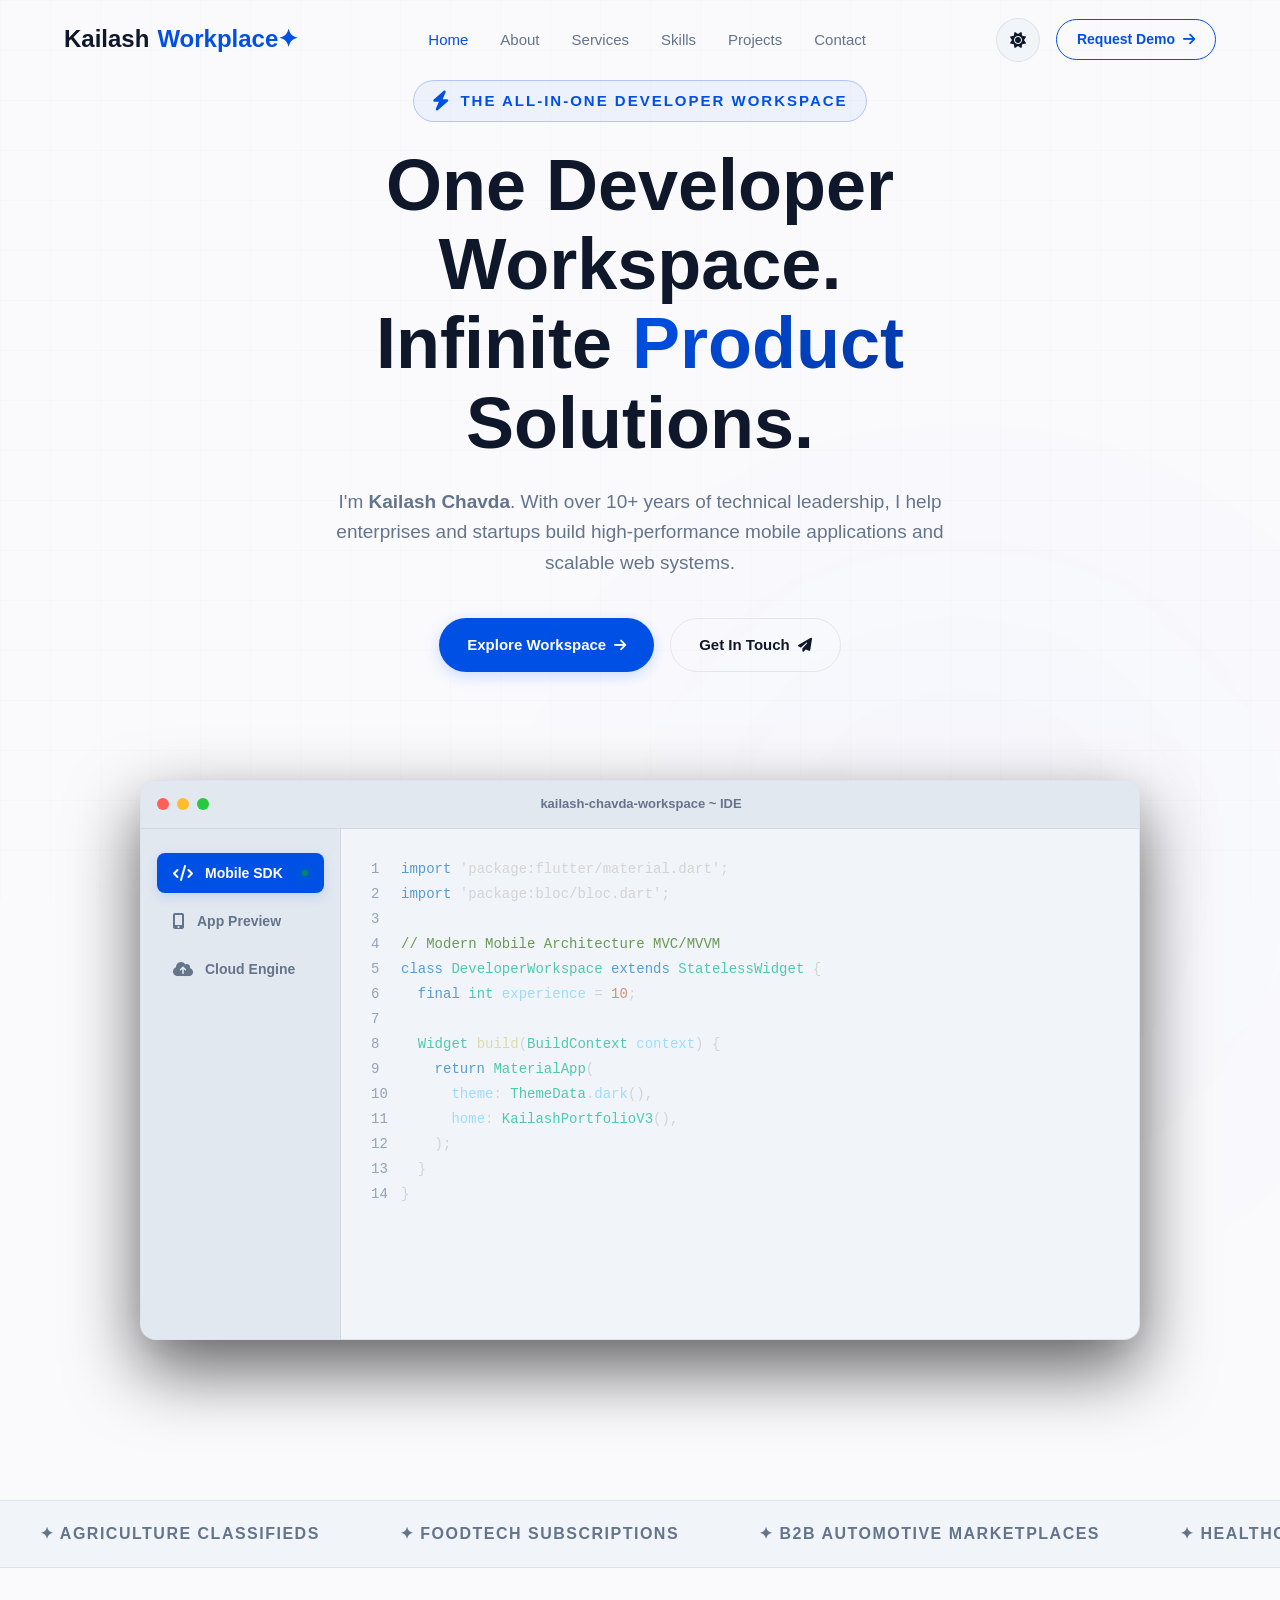
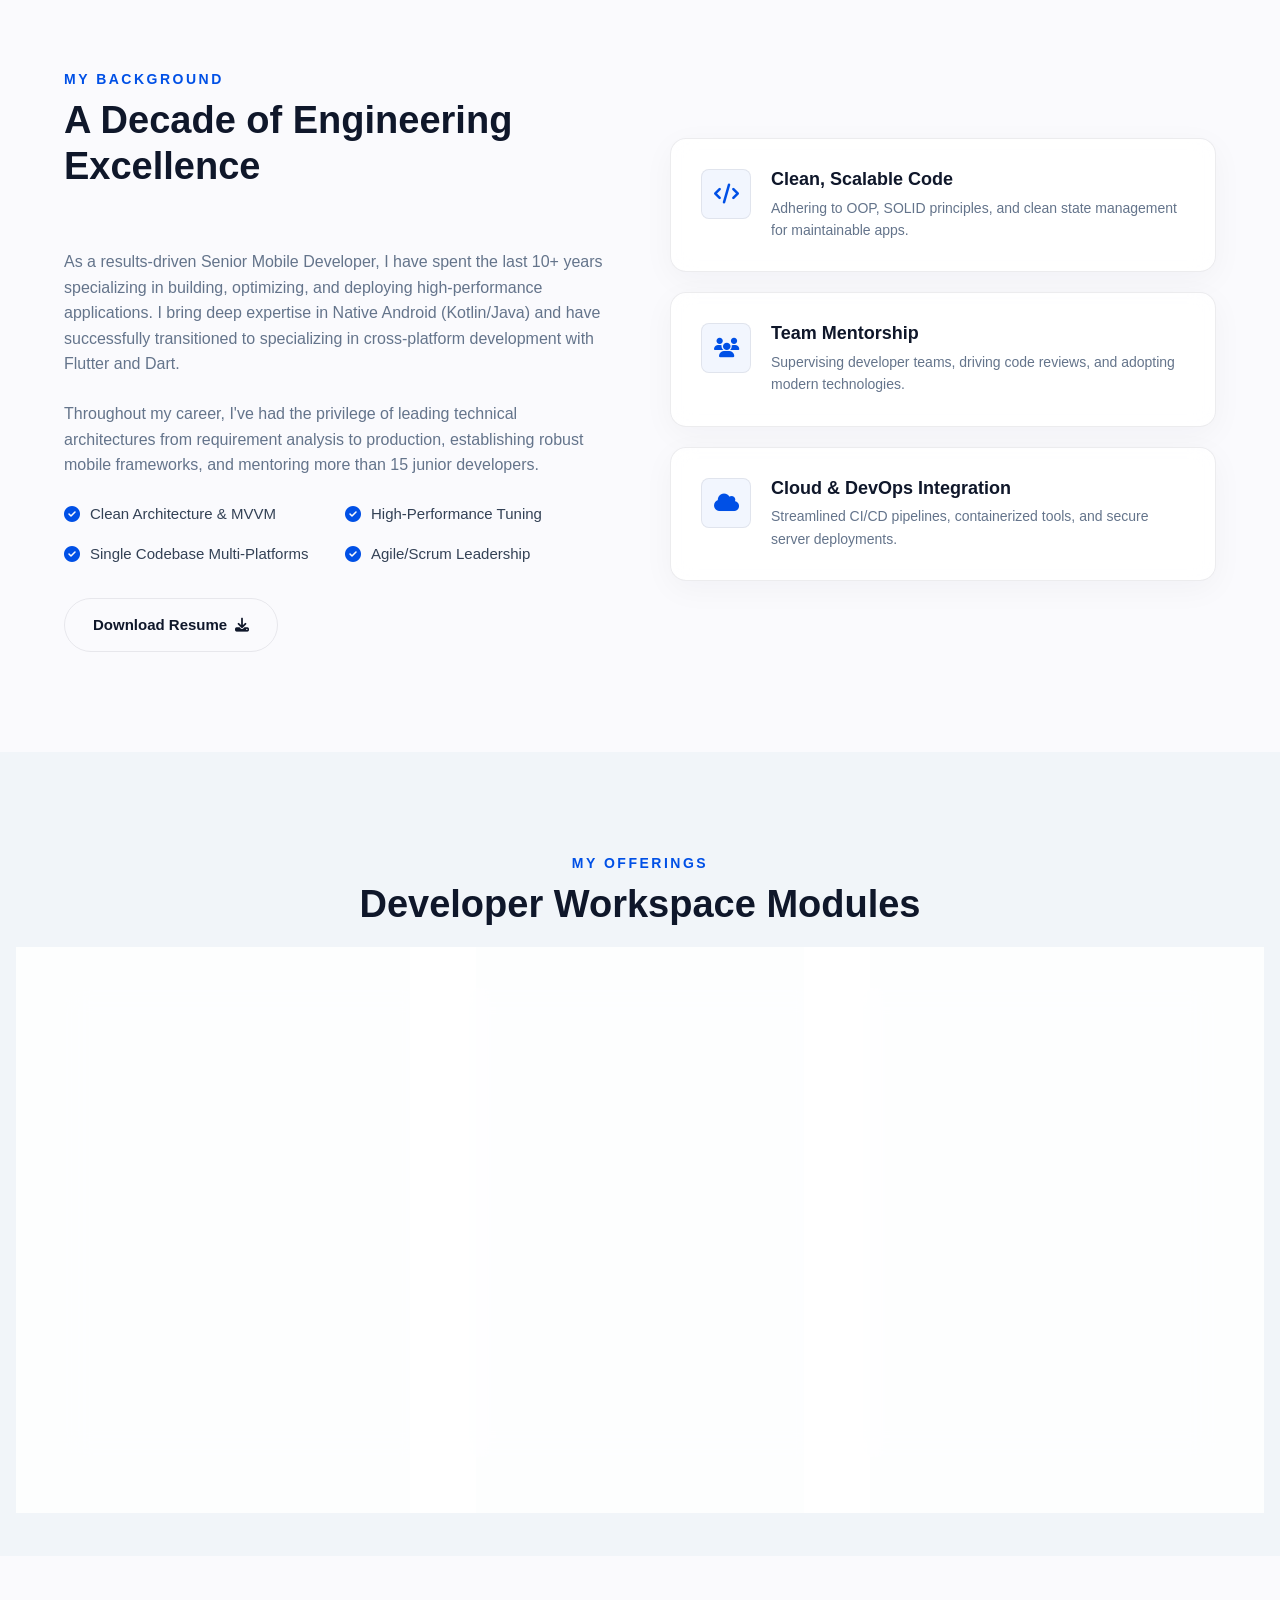
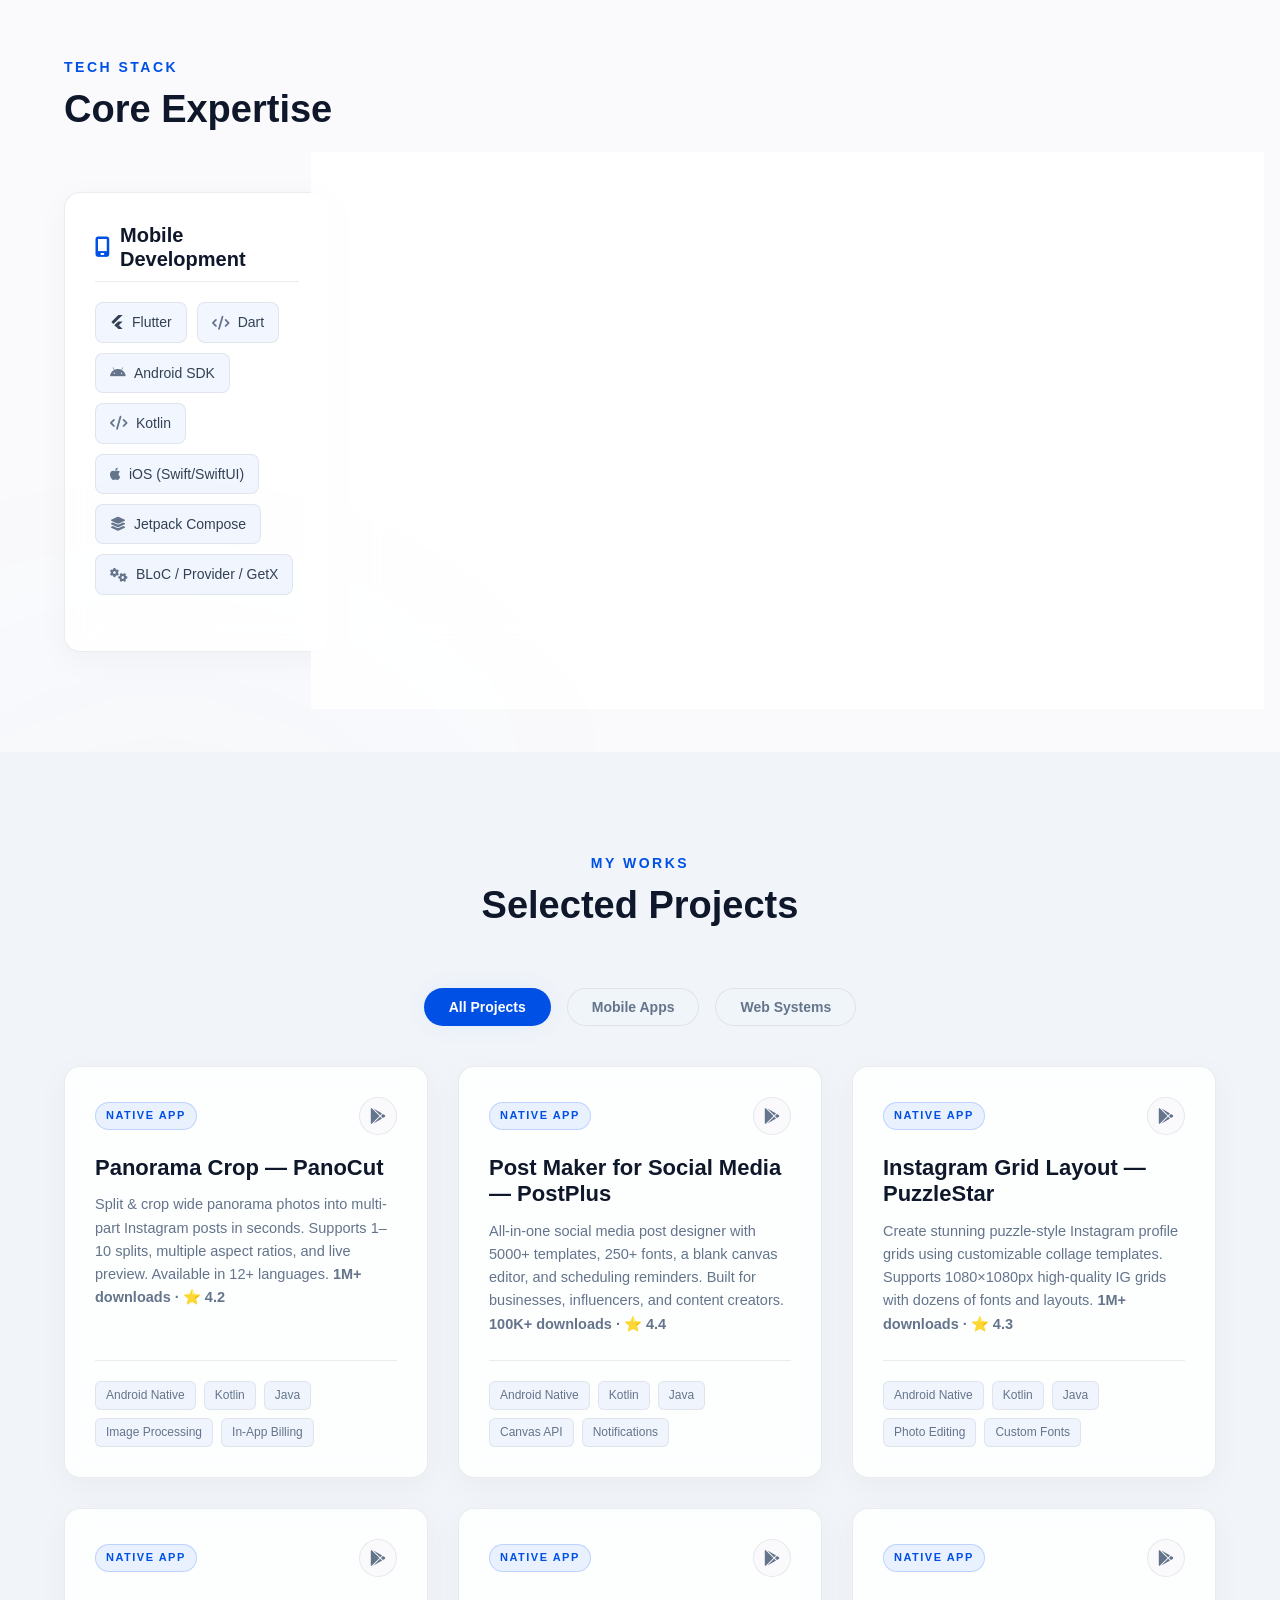
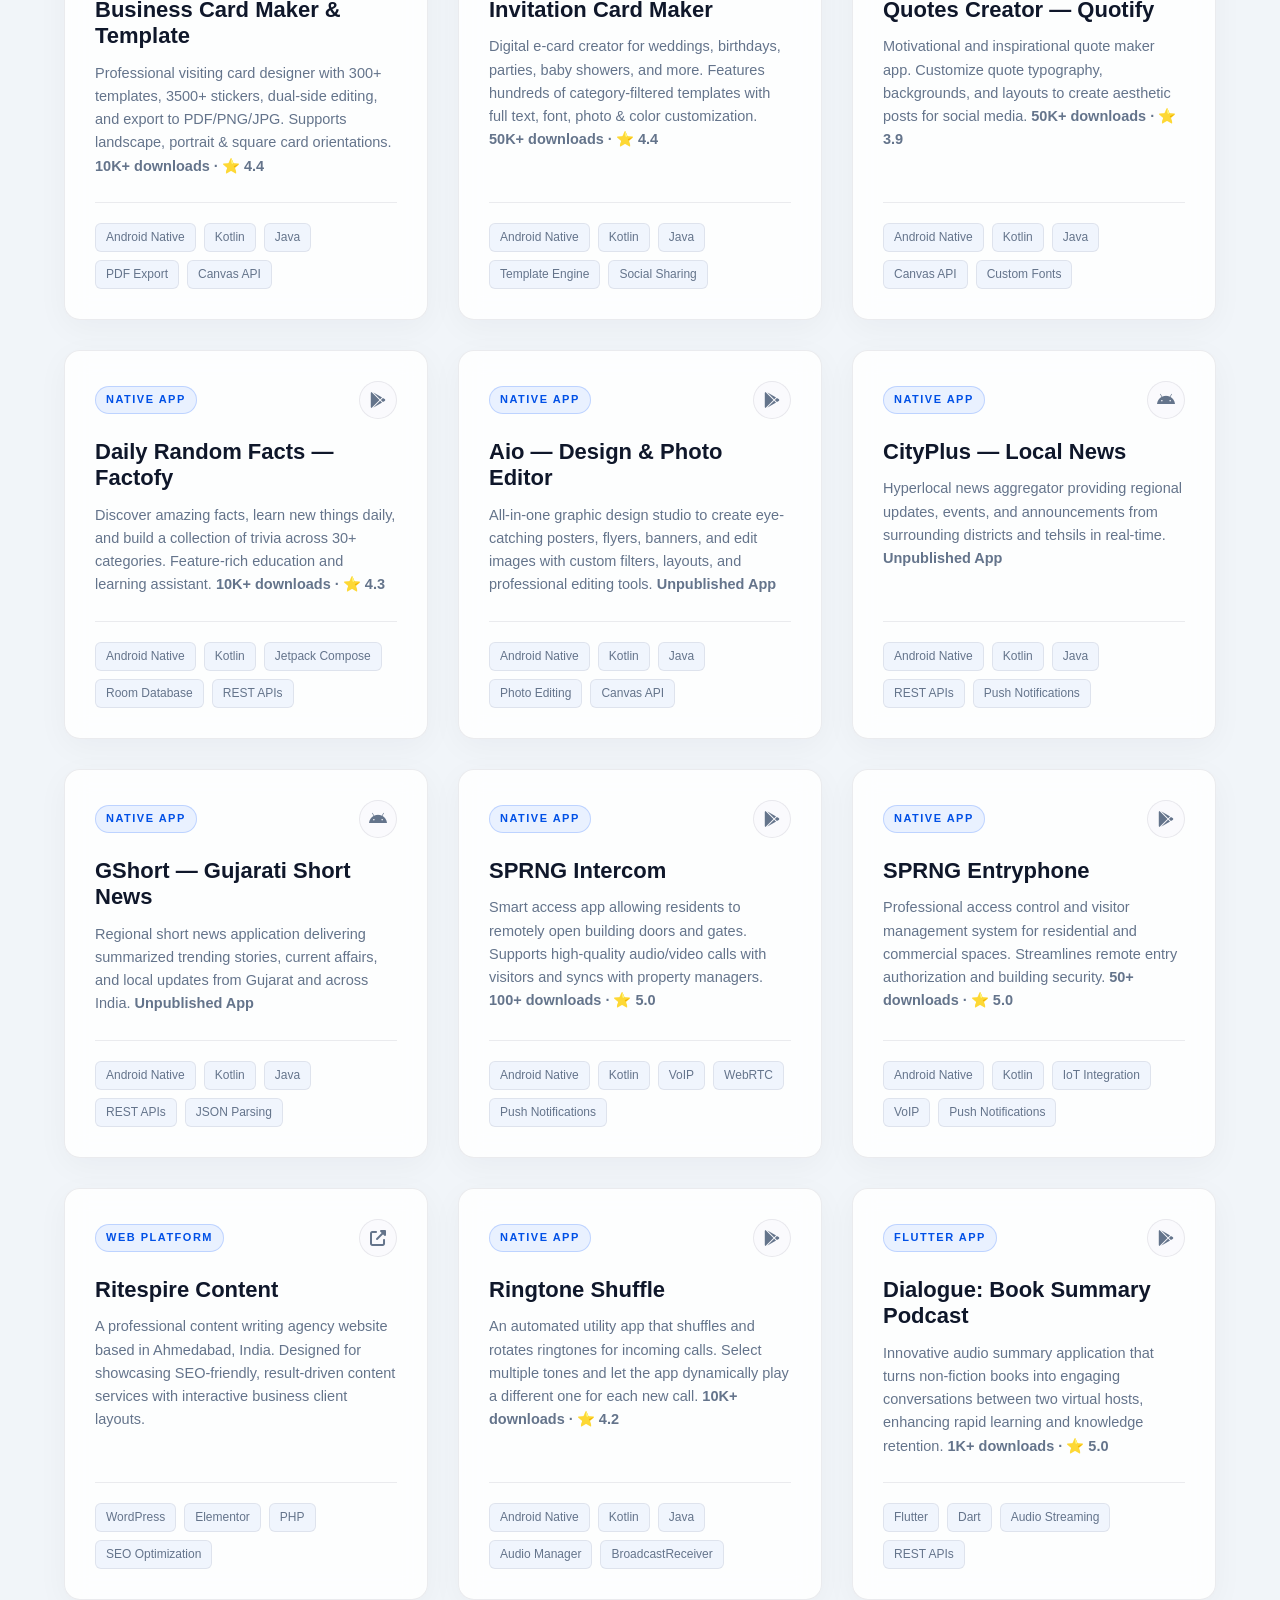
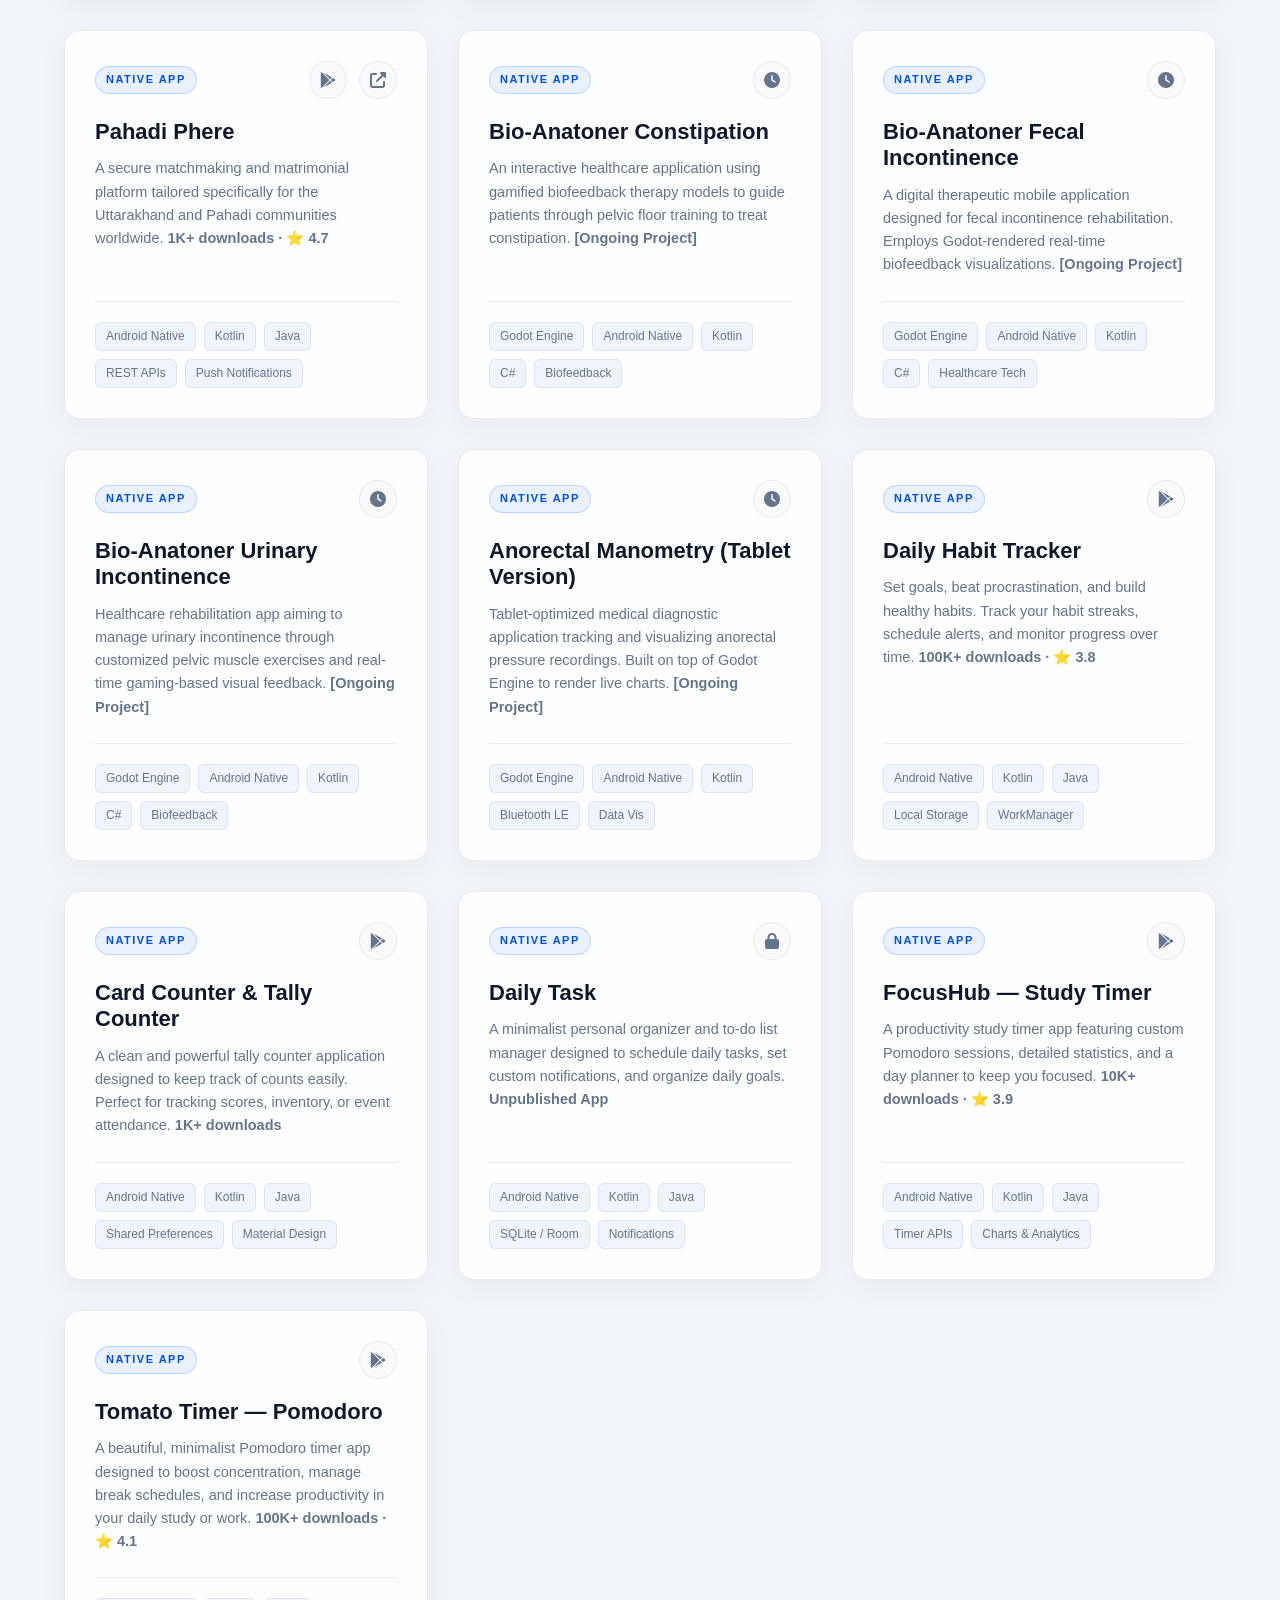
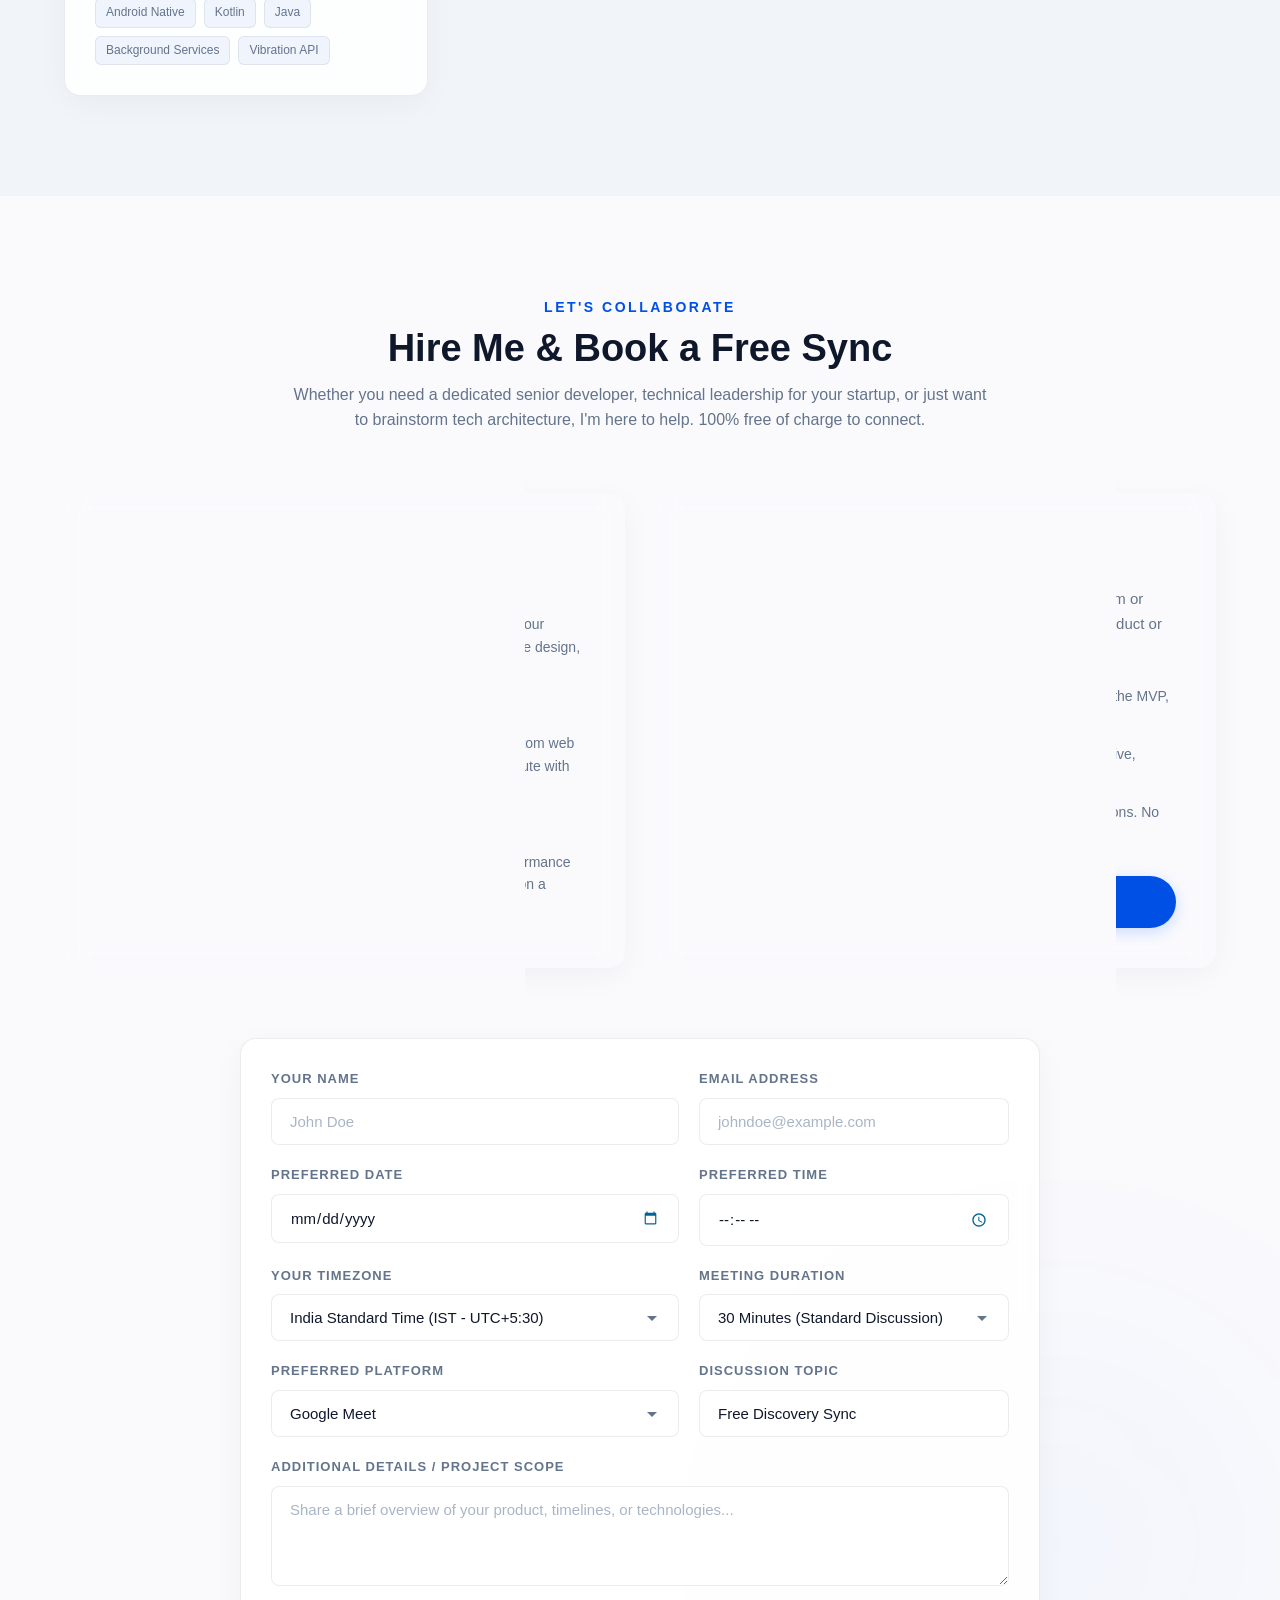
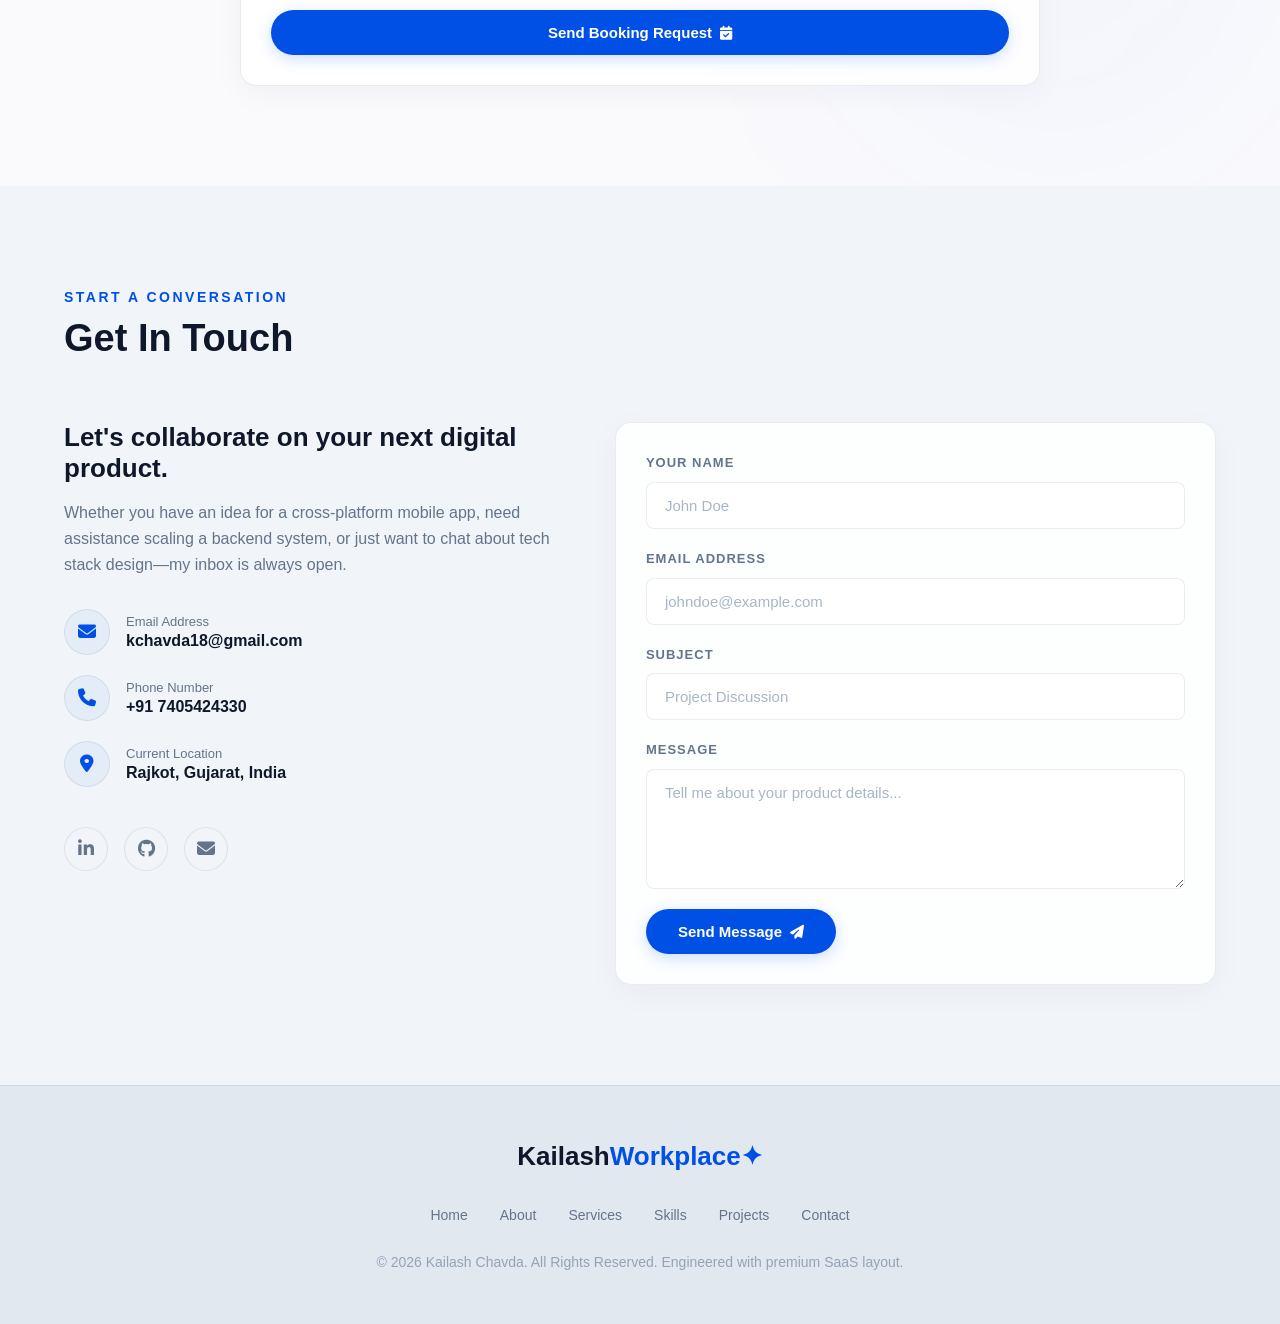
==== commit 899a8034: "Add website link to Pahadi Phere matrimonial project card" ====
--- a/index.html
+++ b/index.html
@@ -823,6 +823,7 @@
             <span class="project-category">Native App</span>
             <div class="project-links">
               <a href="https://play.google.com/store/apps/details?id=com.pahadiphere.app&hl=en_IN" target="_blank" class="project-link-btn" title="View on Play Store"><i class="fa-brands fa-google-play"></i></a>
+              <a href="https://pahadiphere.com/" target="_blank" class="project-link-btn" title="View Website"><i class="fa-solid fa-up-right-from-square"></i></a>
             </div>
           </div>
           <h3 class="project-title">Pahadi Phere</h3>
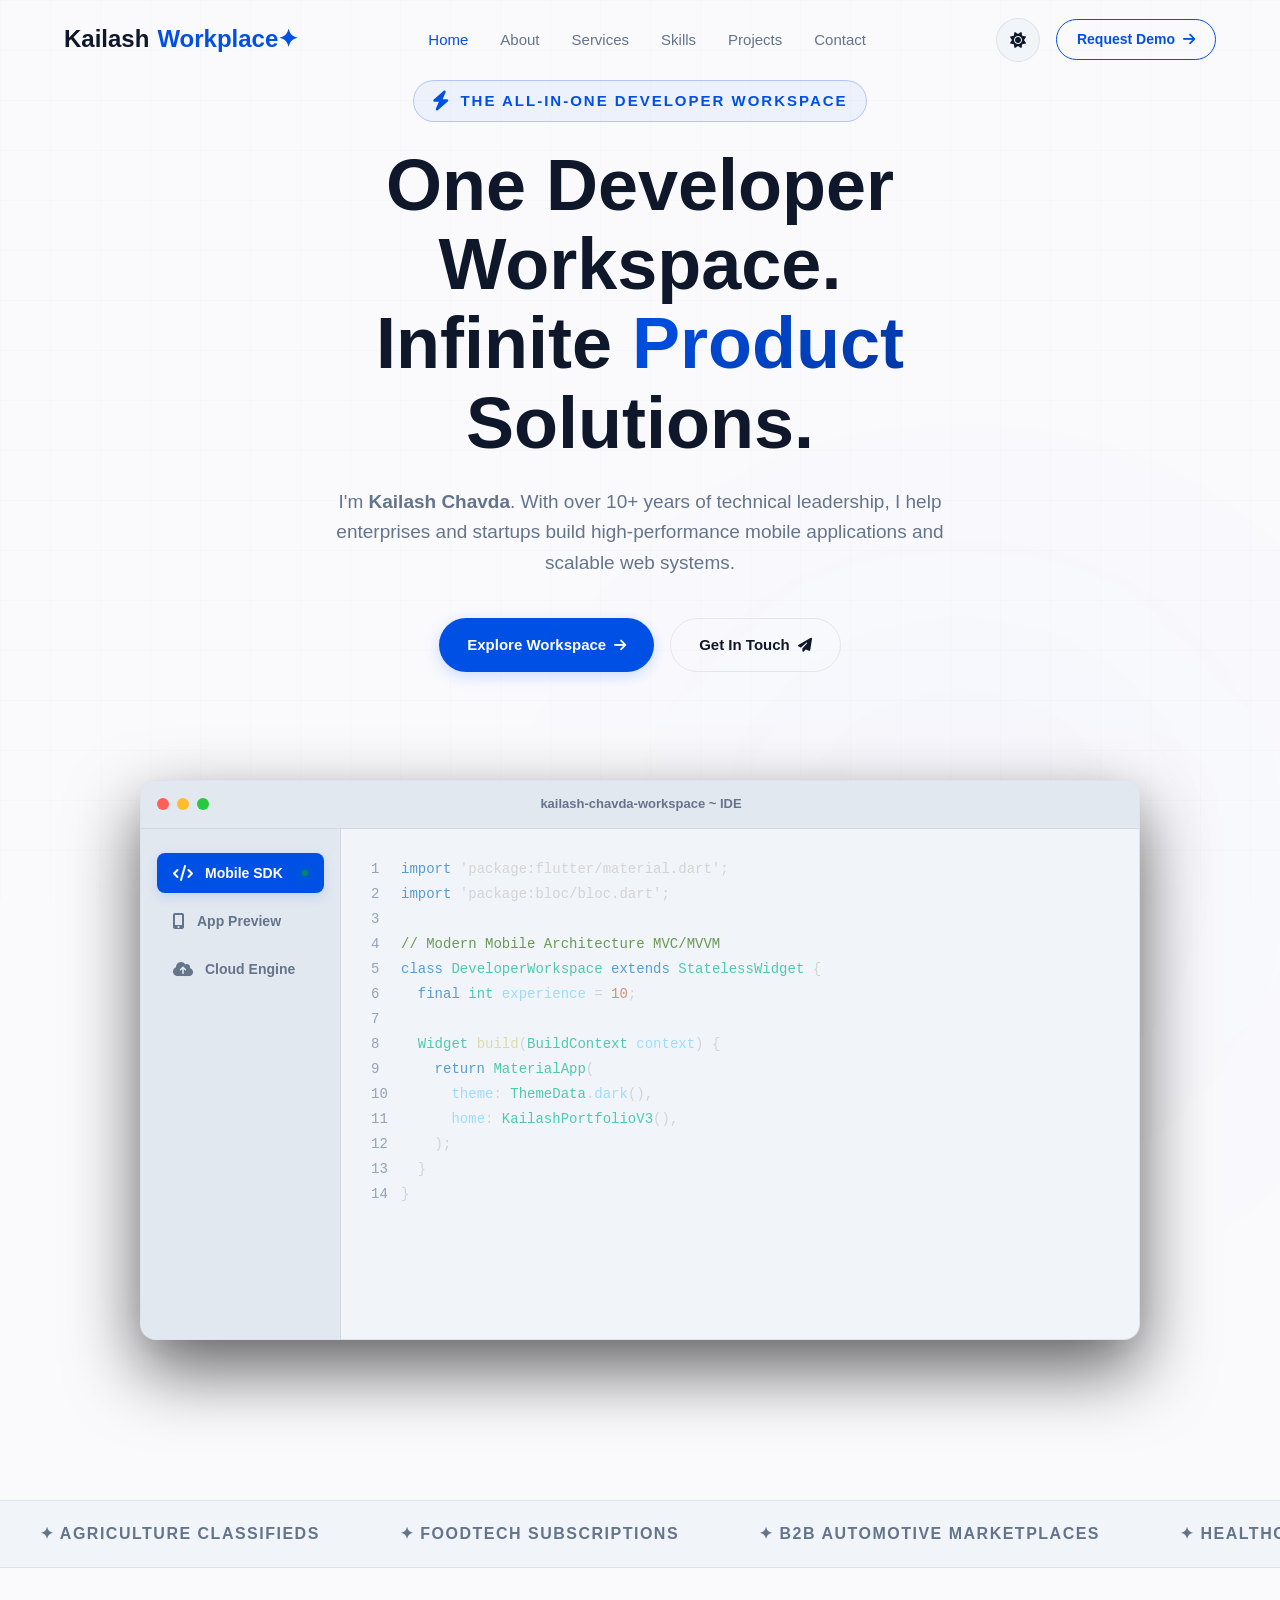
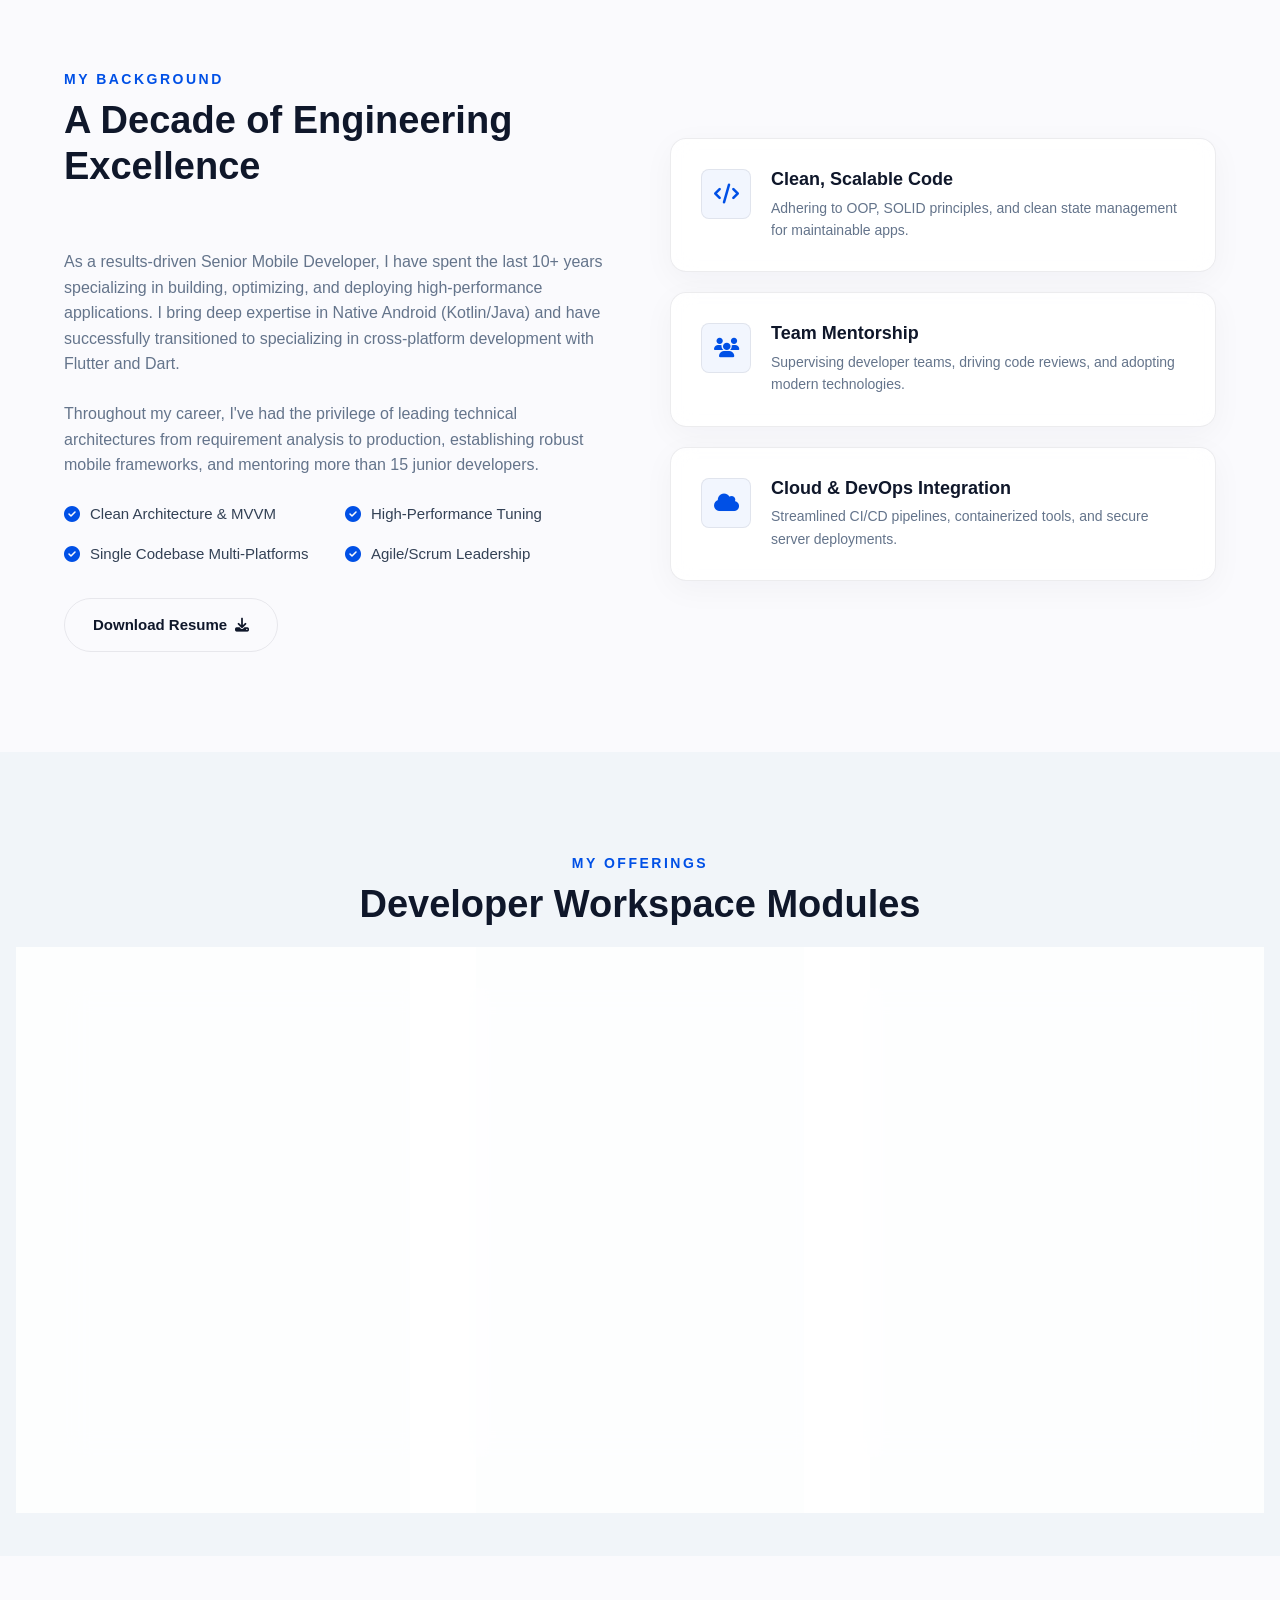
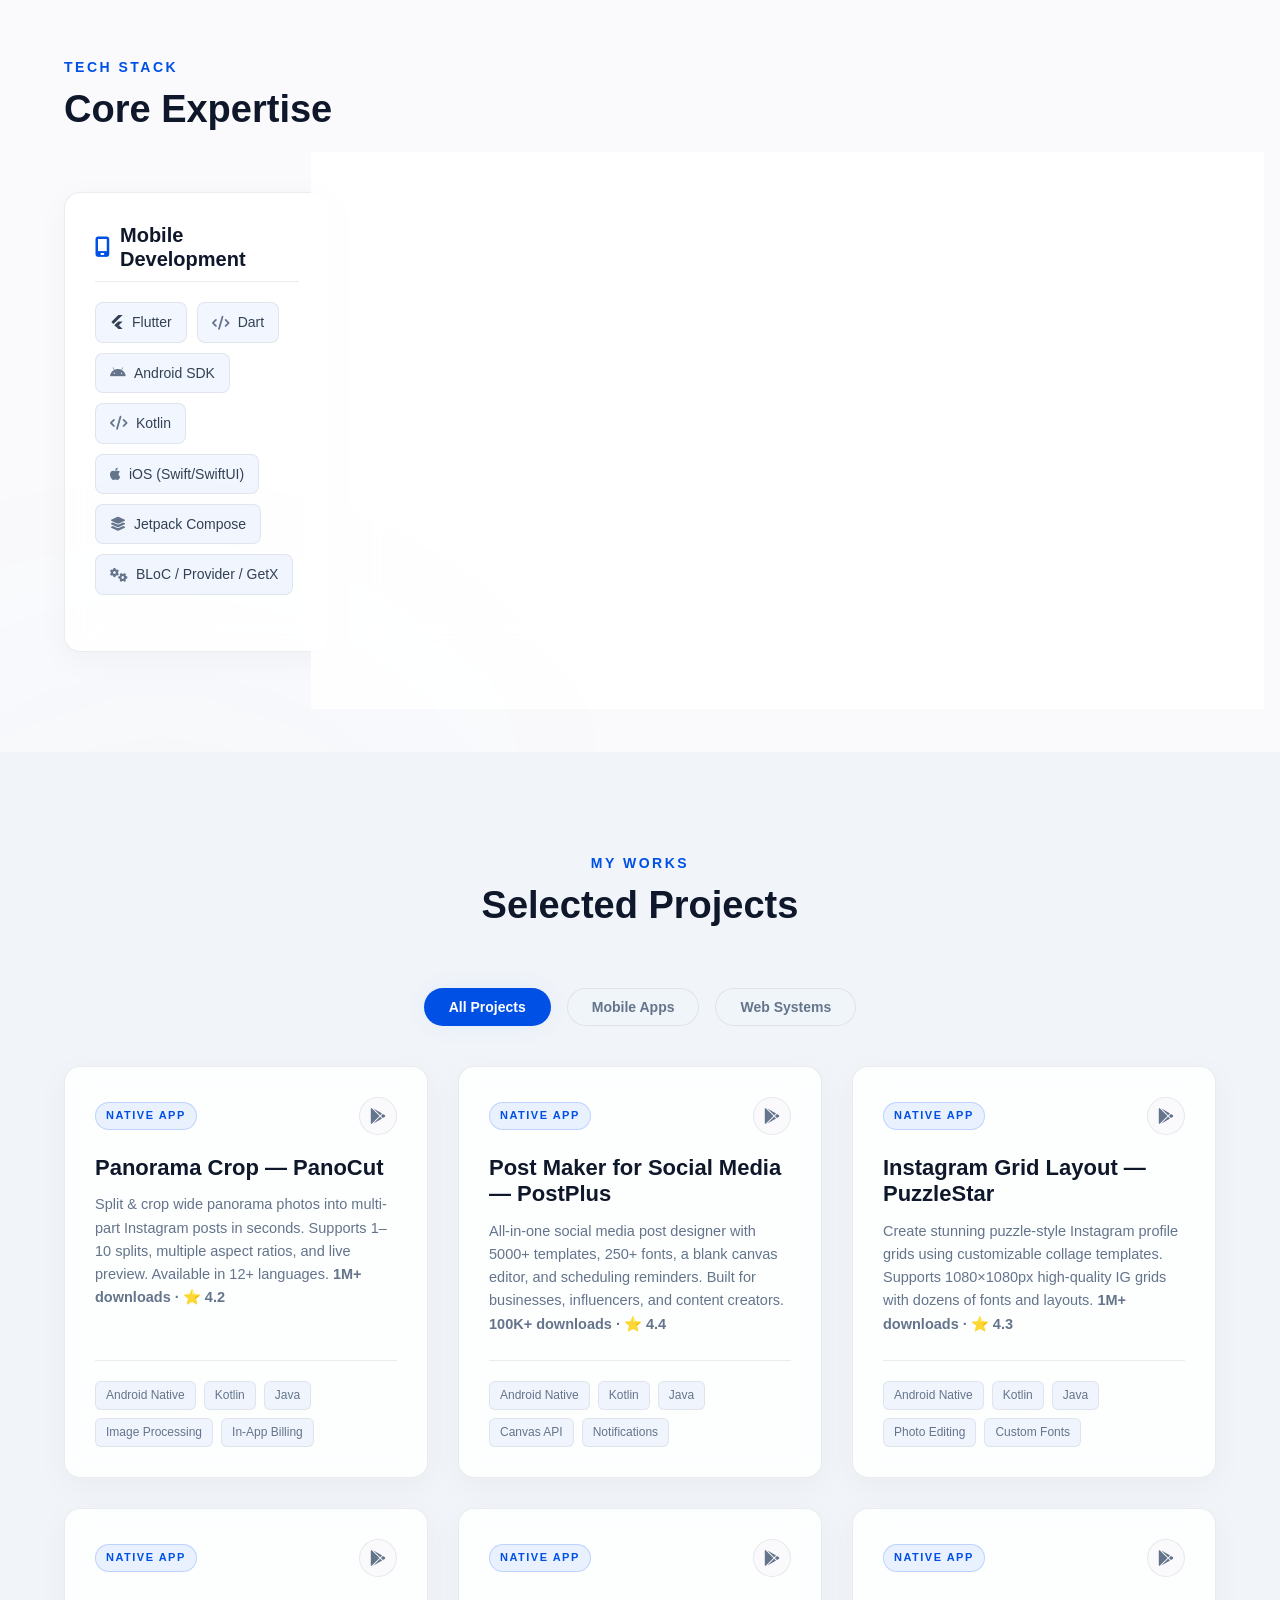
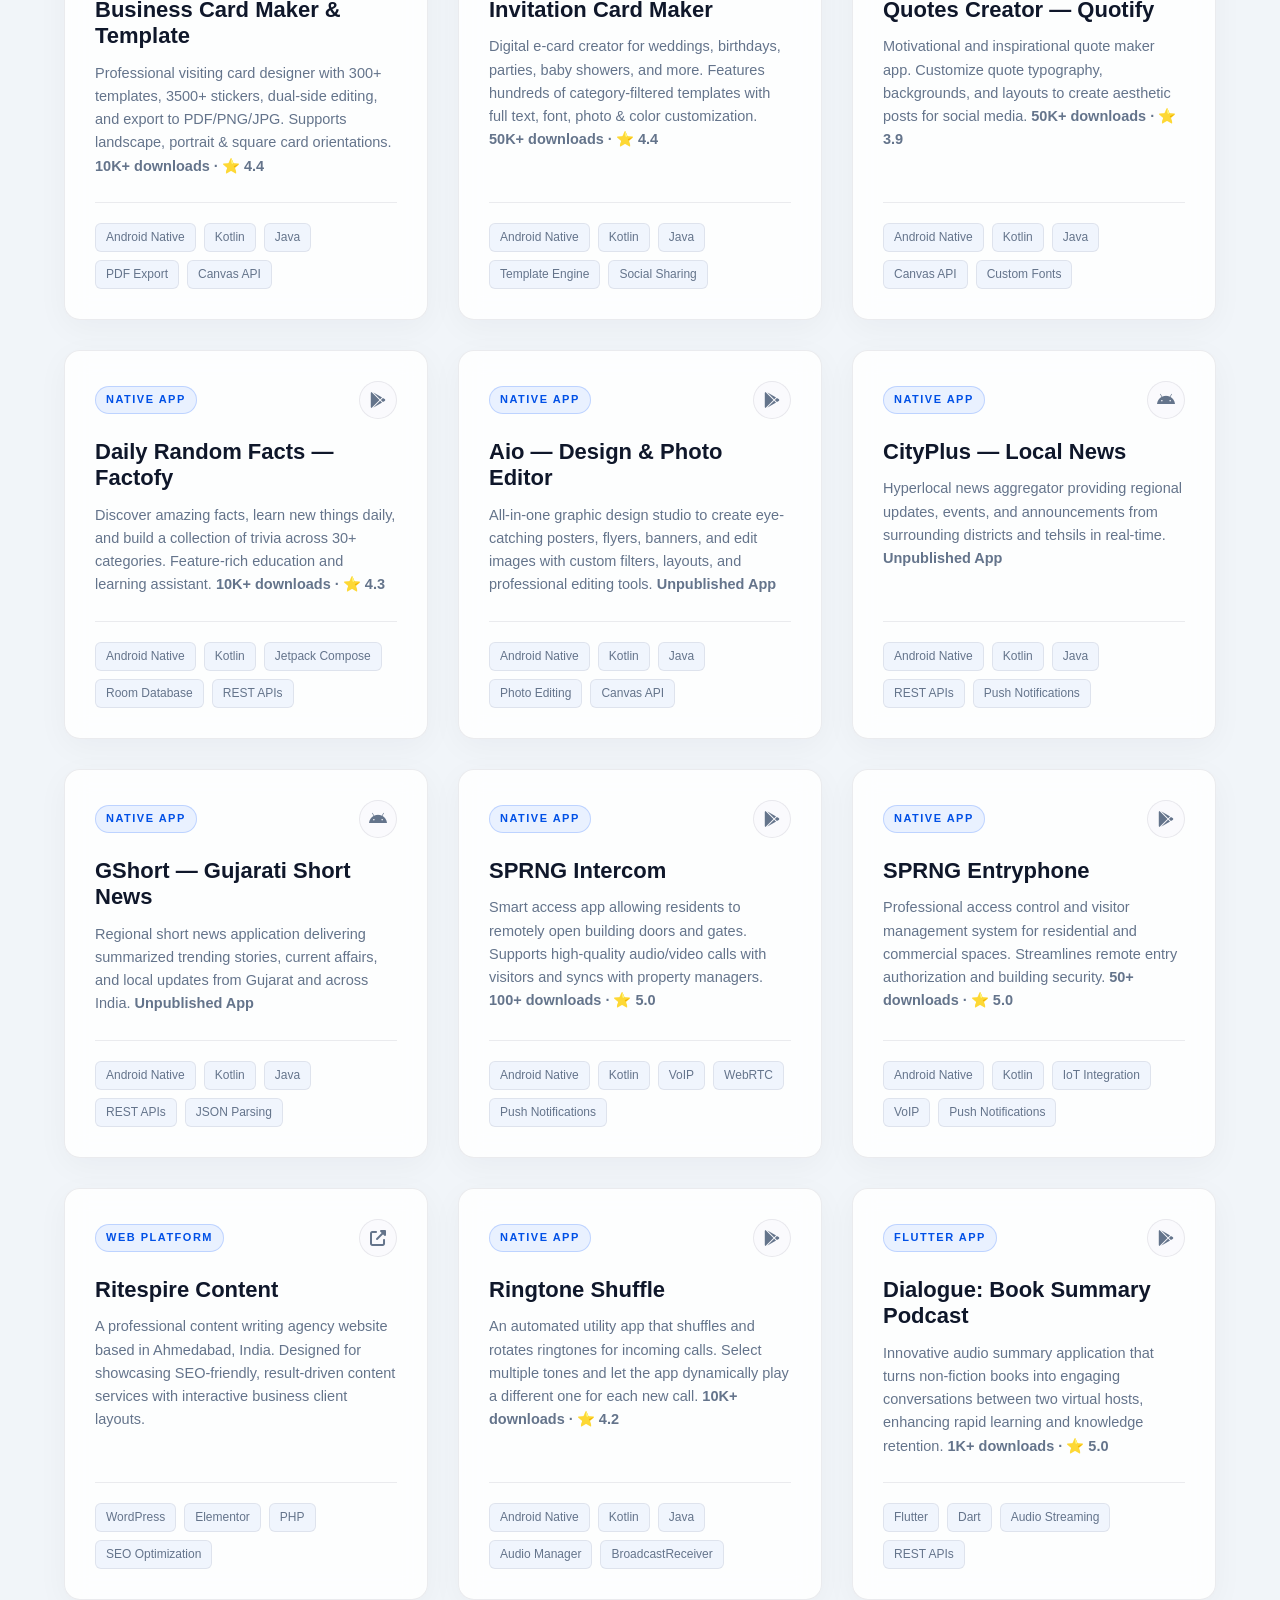
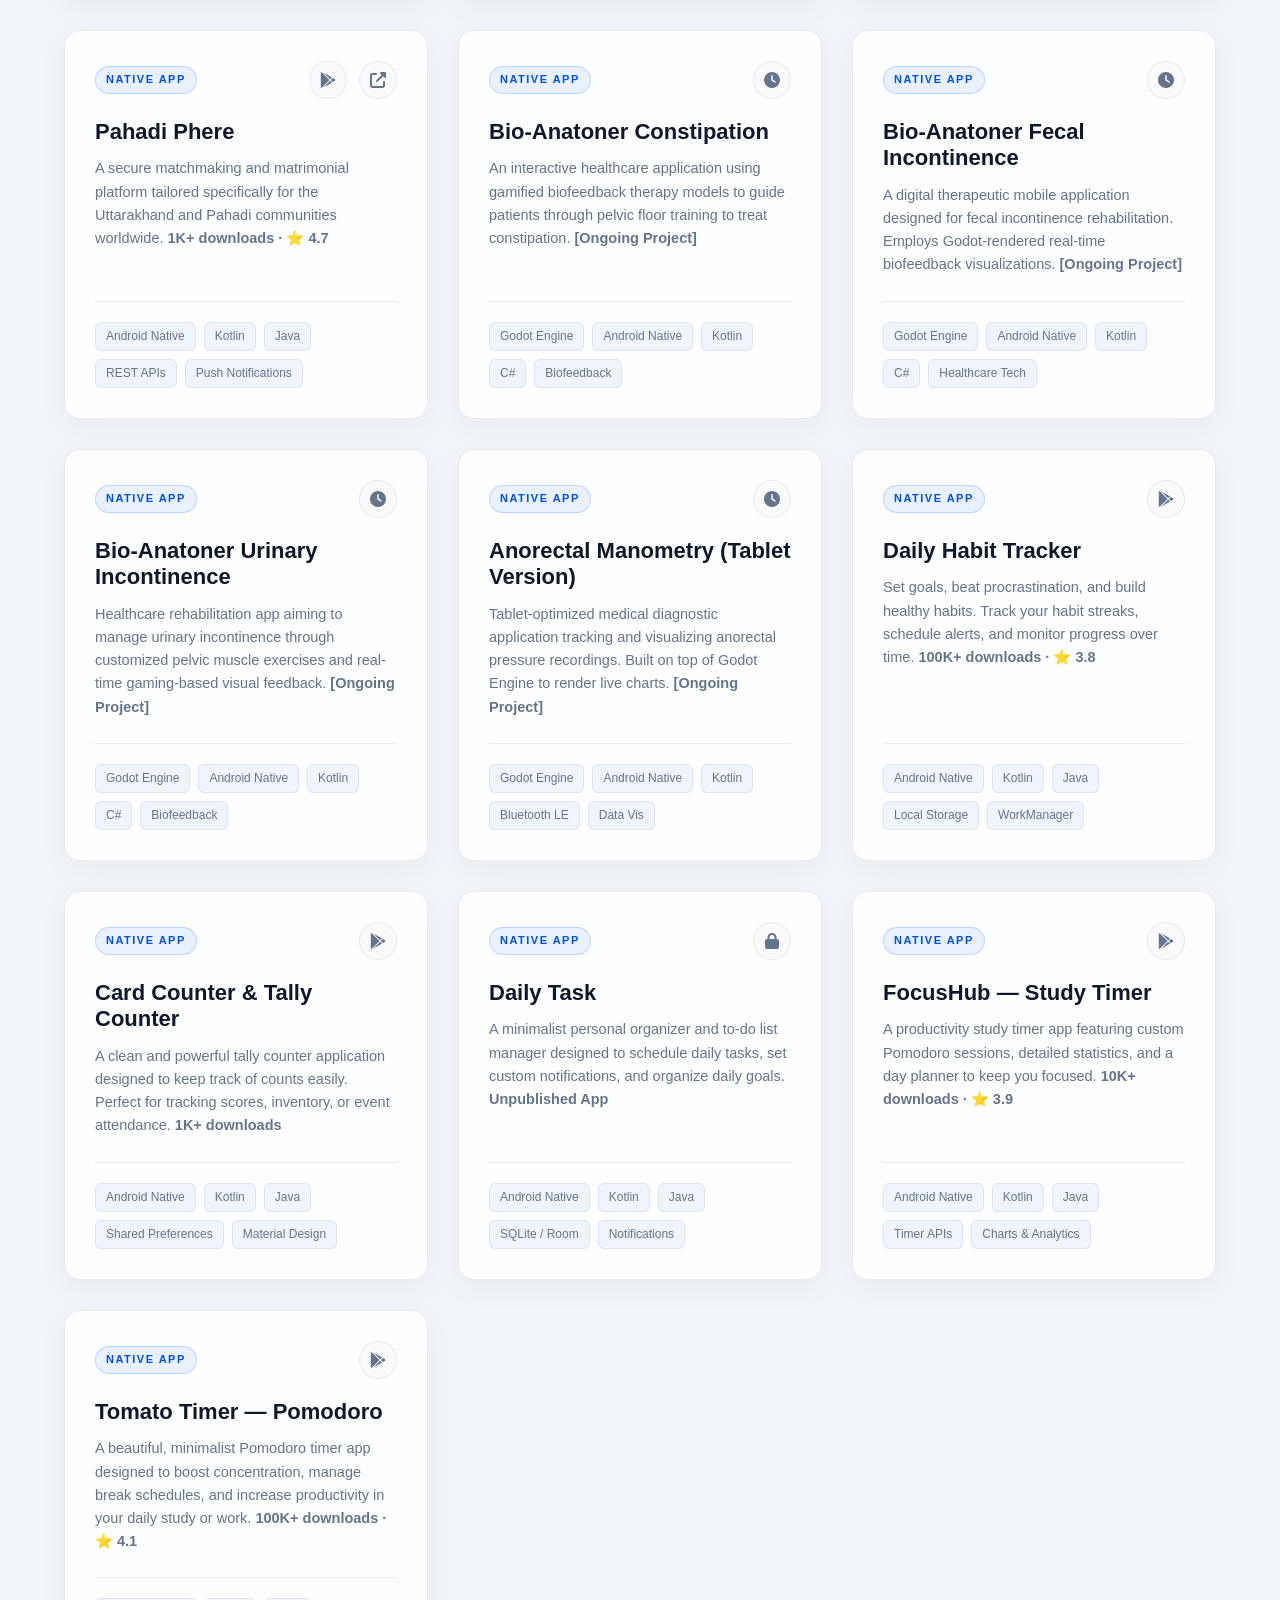
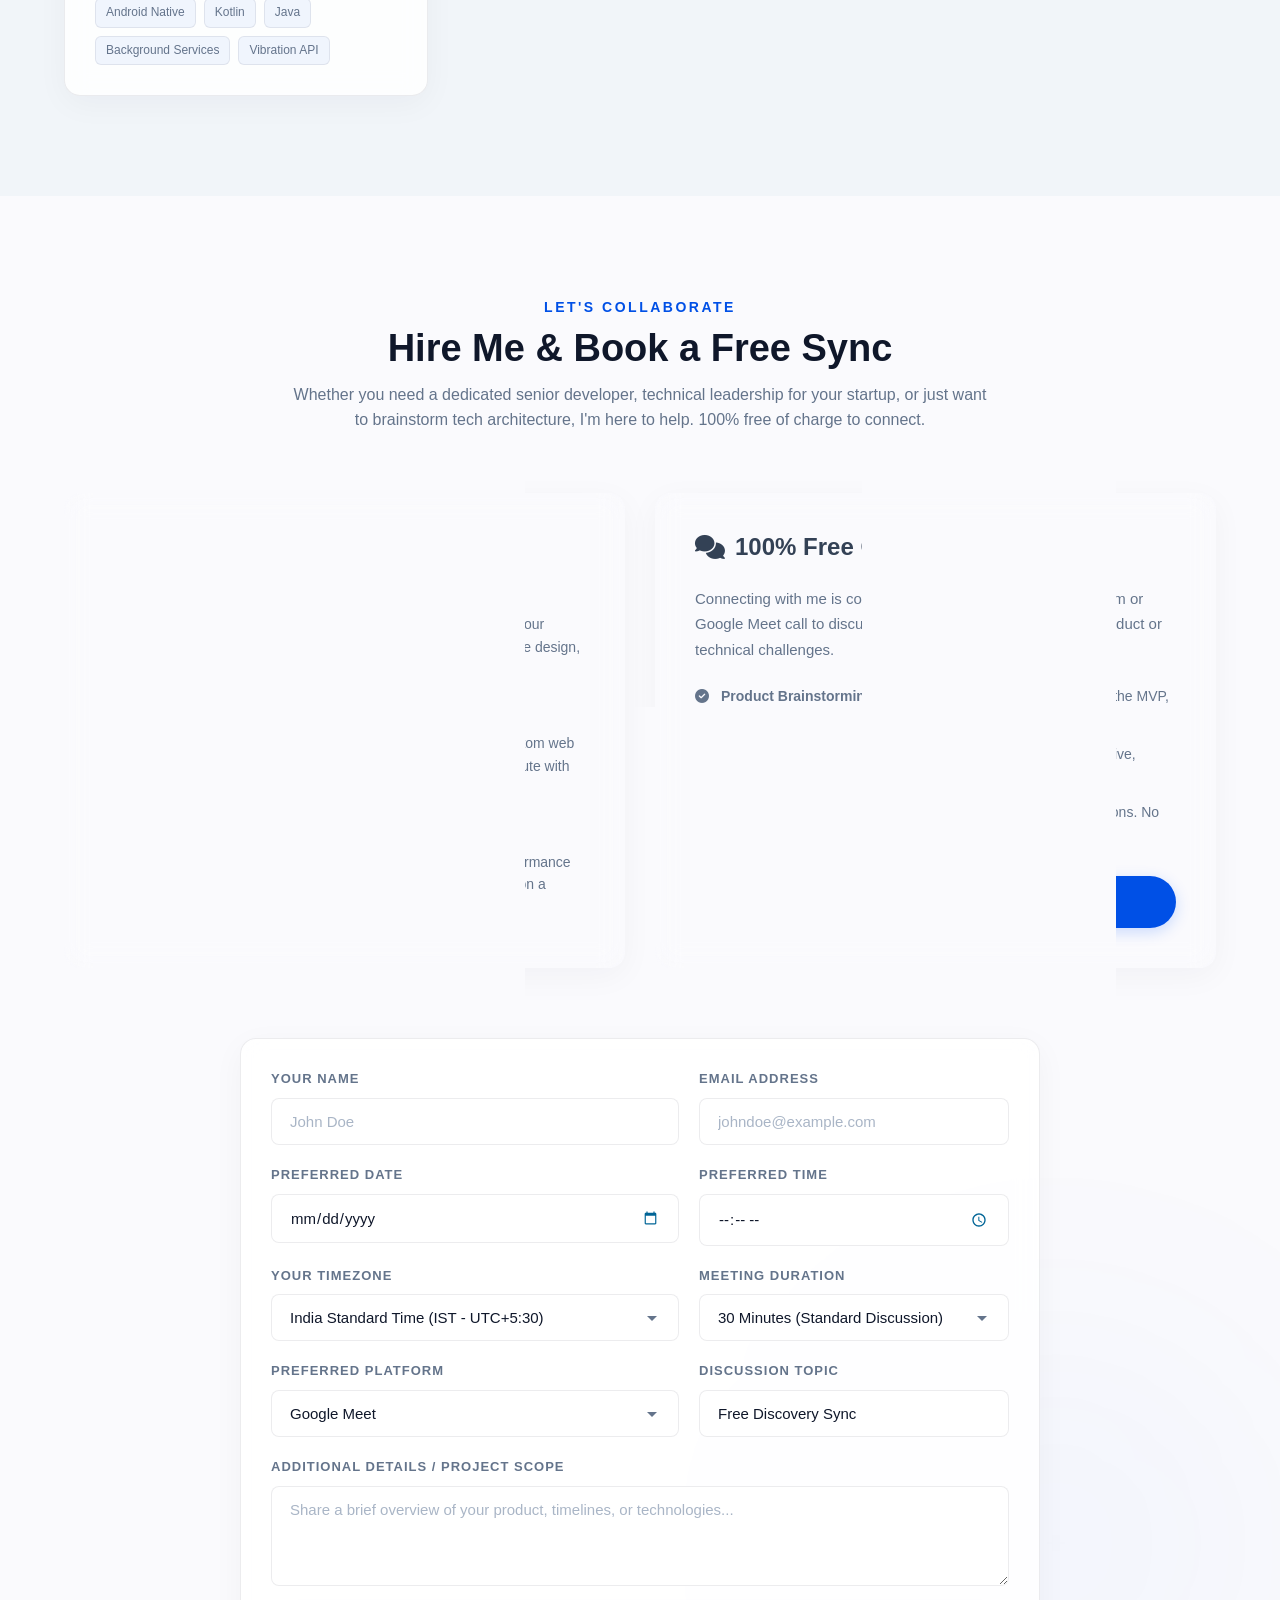
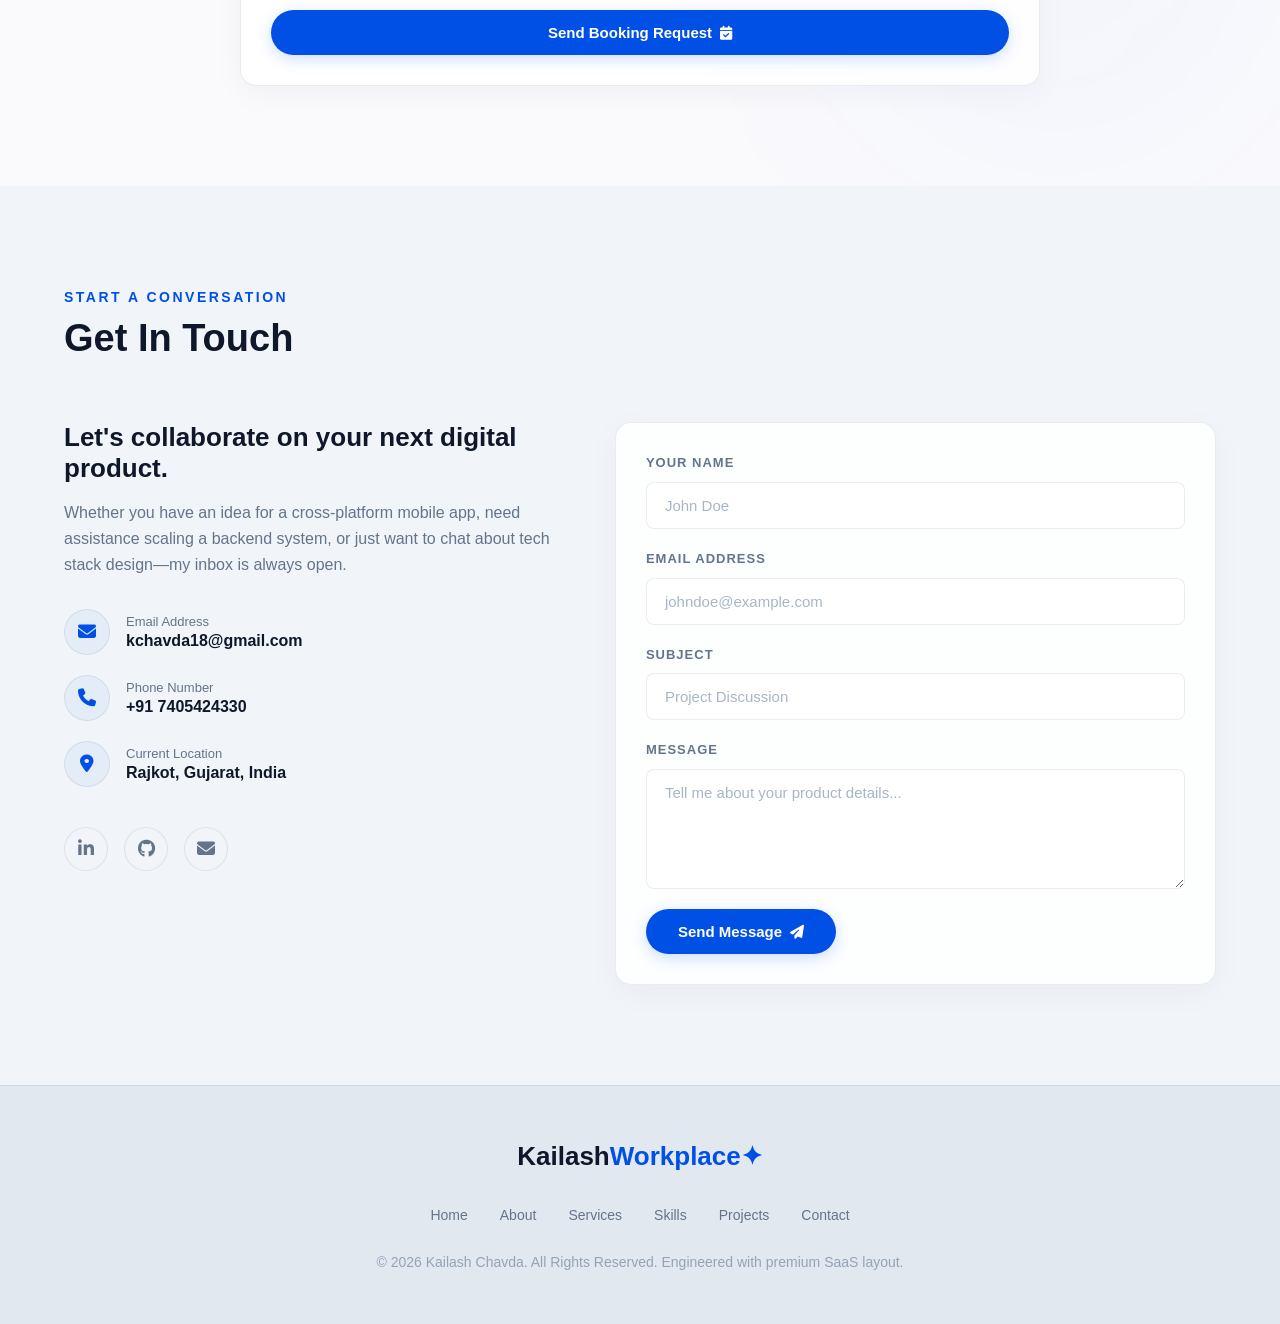
==== commit 9be920bf: "Allow project cards to have multiple categories (e.g. mobile web) and apply to Pahadi Phere" ====
--- a/index.html
+++ b/index.html
@@ -818,7 +818,7 @@
         </div>
 
         <!-- ✦ APP 16: Pahadi Phere Matrimonial -->
-        <div class="glass-card project-card show" data-category="mobile">
+        <div class="glass-card project-card show" data-category="mobile web">
           <div class="project-meta">
             <span class="project-category">Native App</span>
             <div class="project-links">
@@ -1372,7 +1372,7 @@
           projectCards.forEach(card => {
             const category = card.getAttribute('data-category');
 
-            if (filterValue === 'all' || filterValue === category) {
+            if (filterValue === 'all' || (category && category.split(' ').includes(filterValue))) {
               card.classList.remove('hide');
               setTimeout(() => {
                 card.classList.add('show');
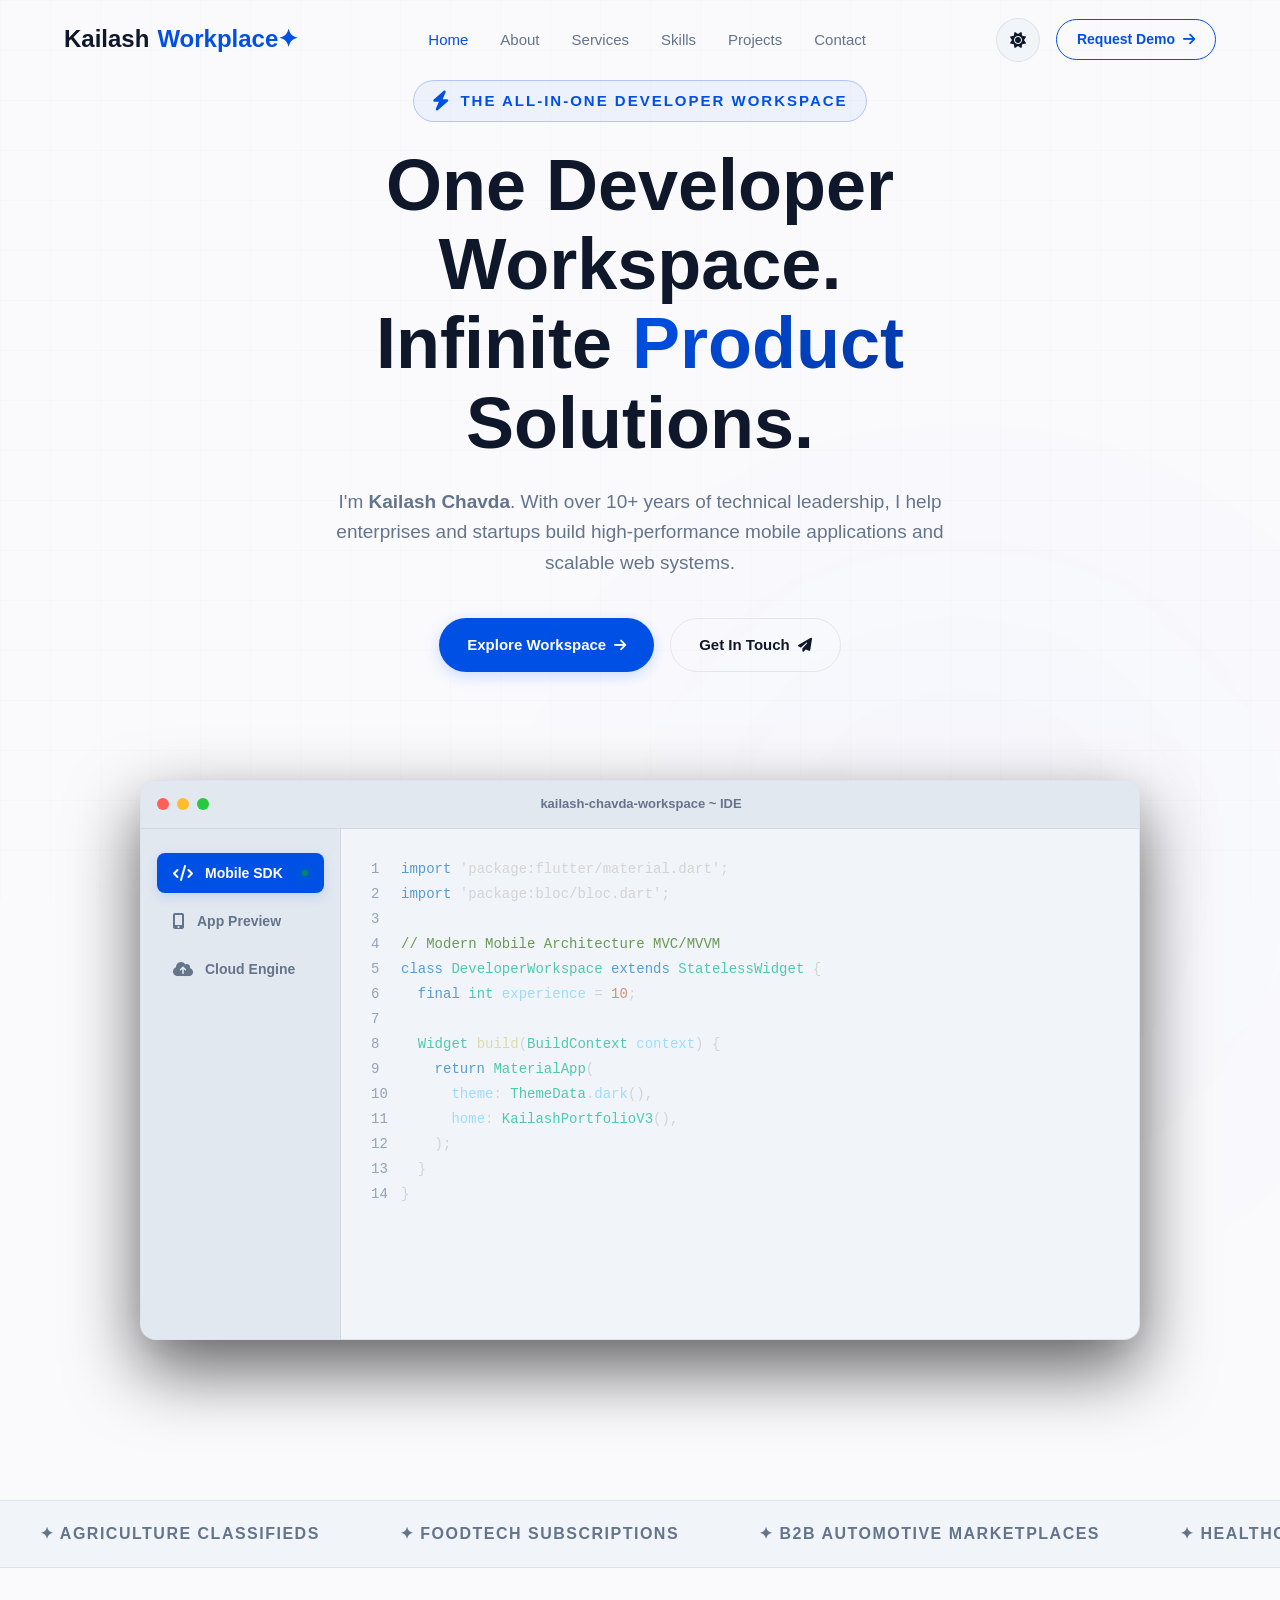
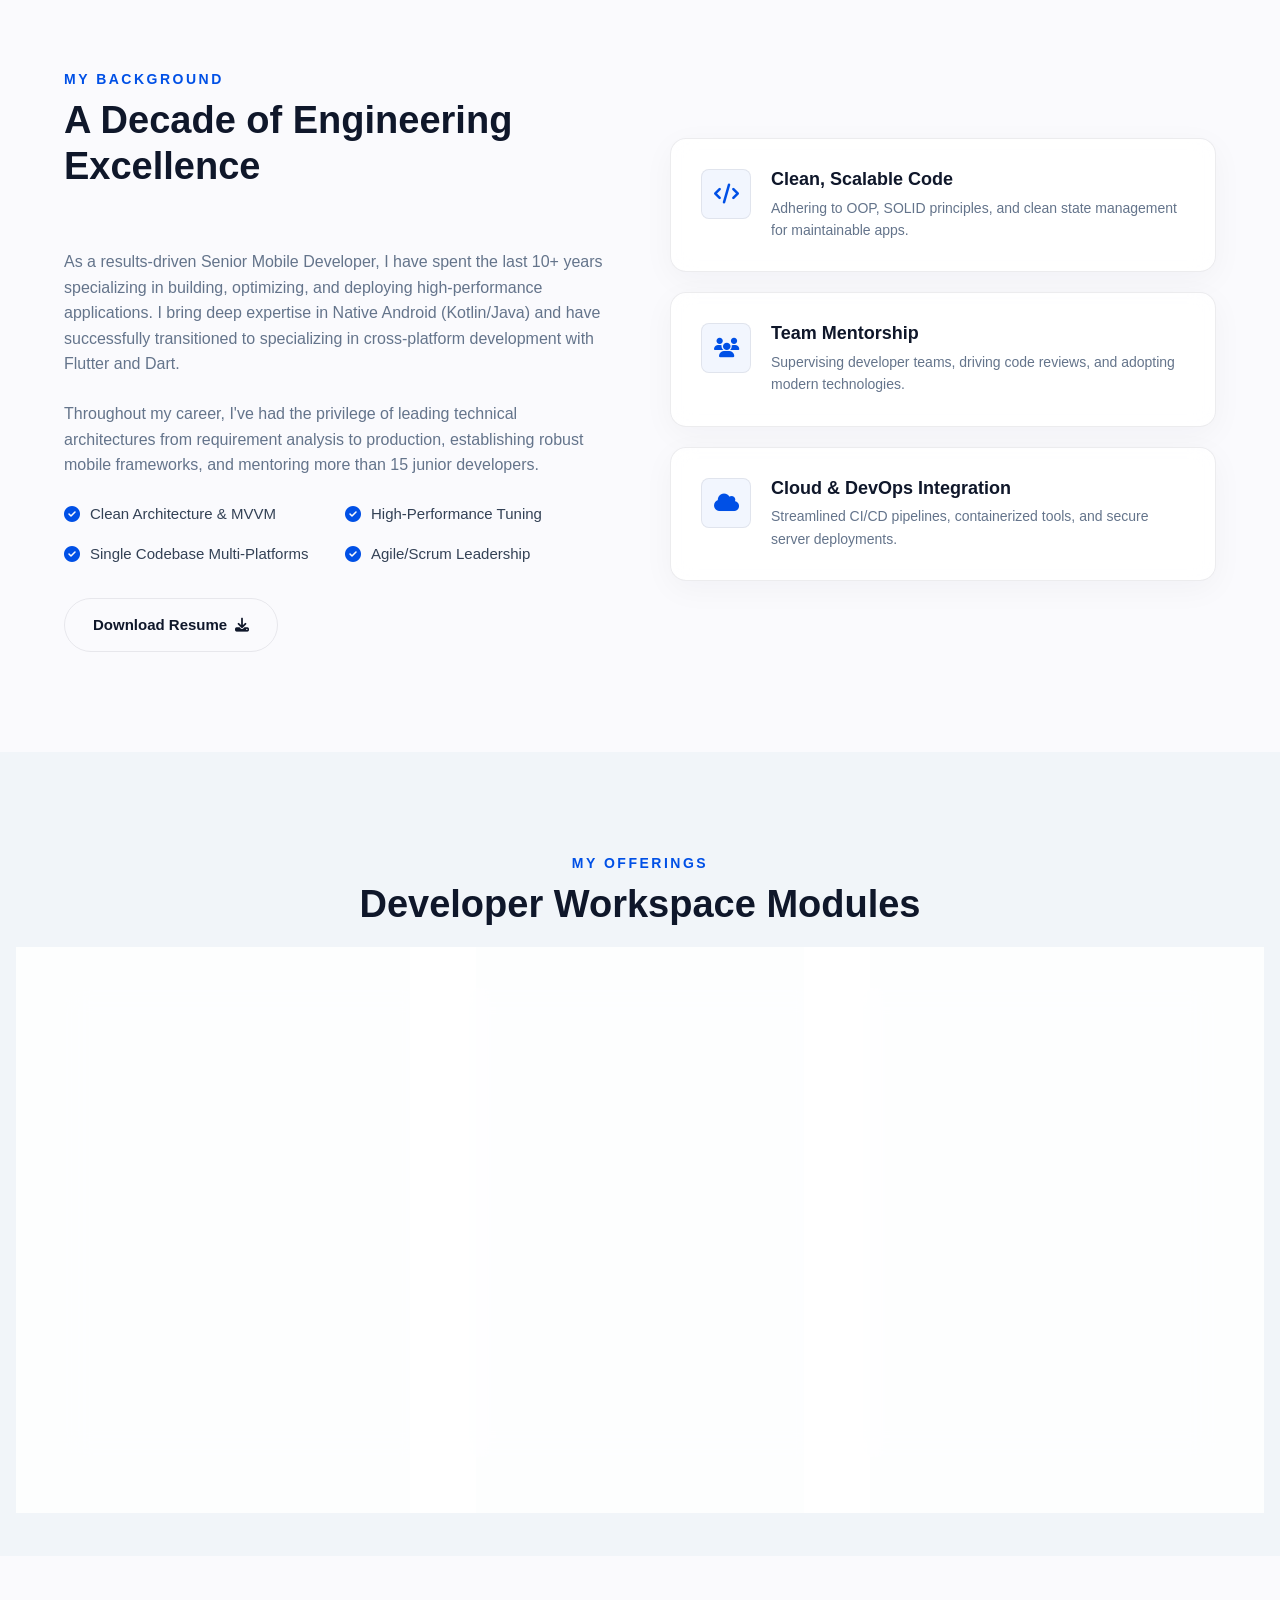
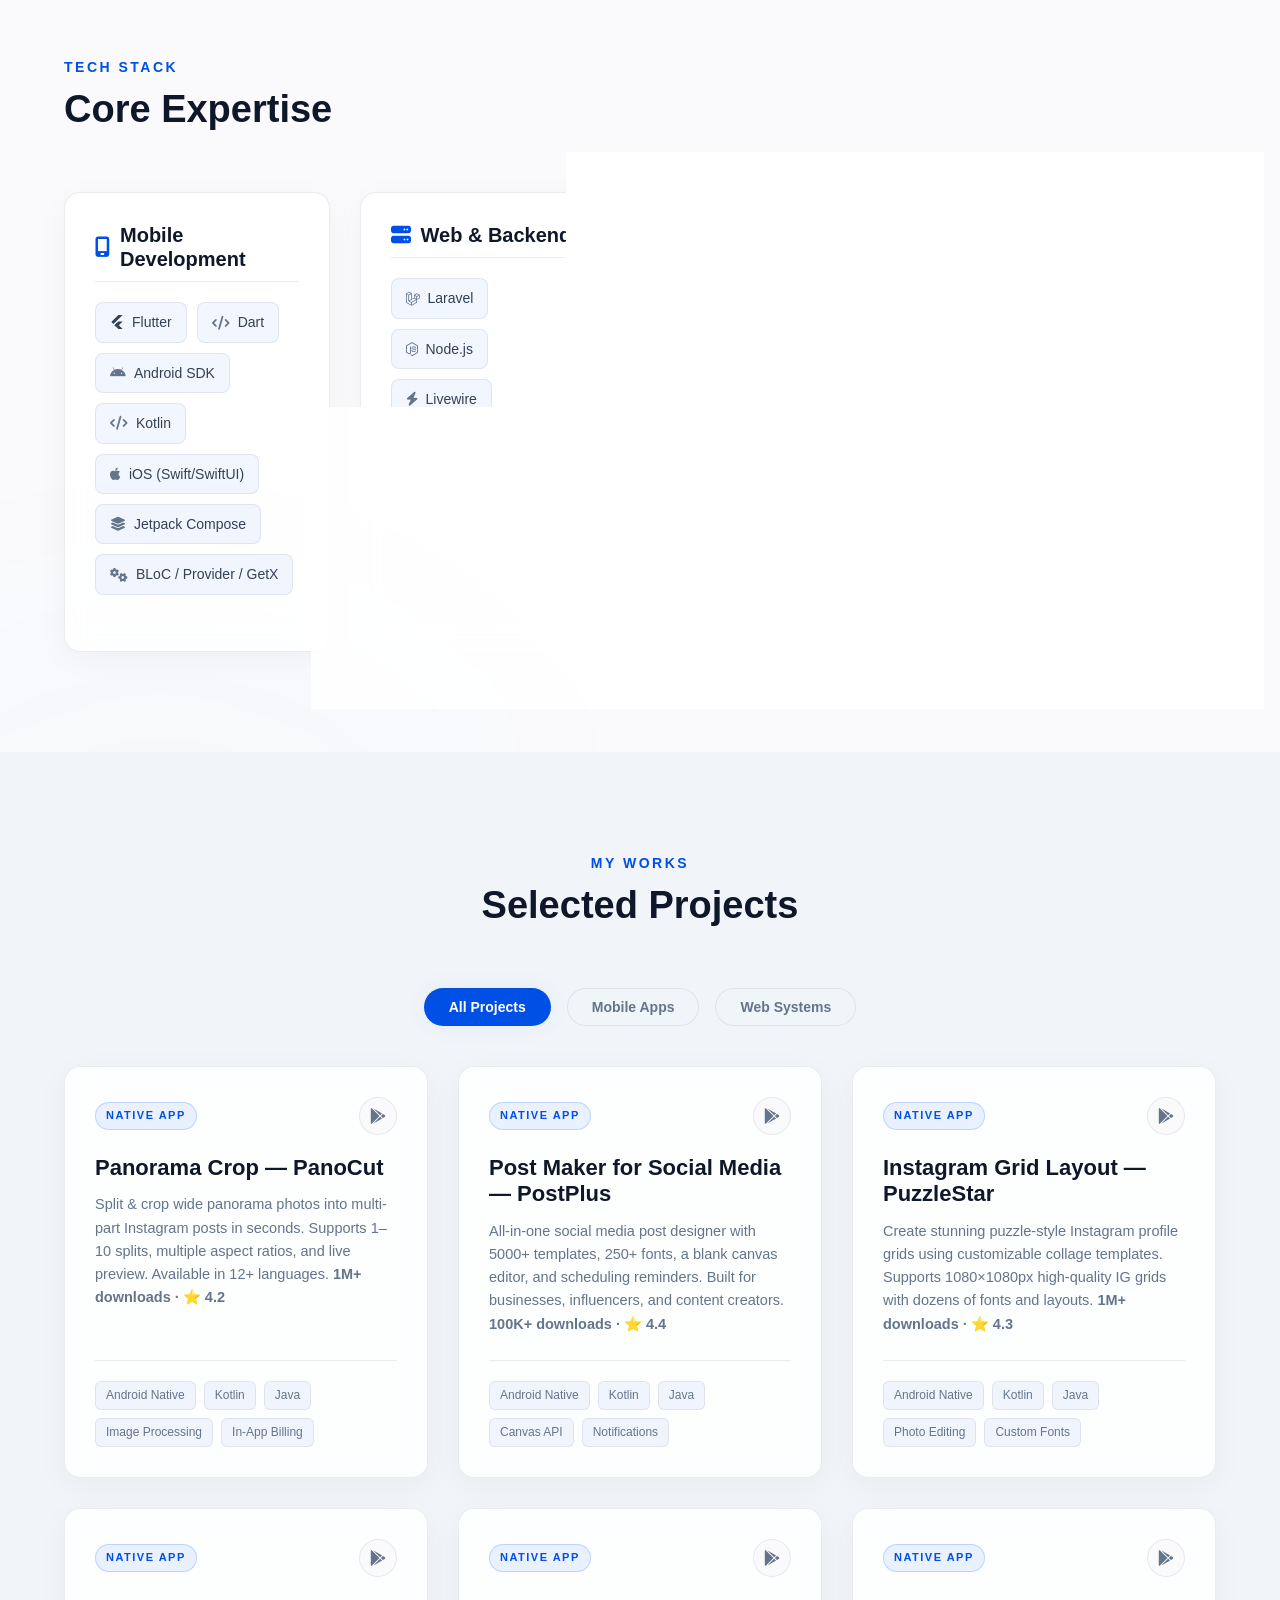
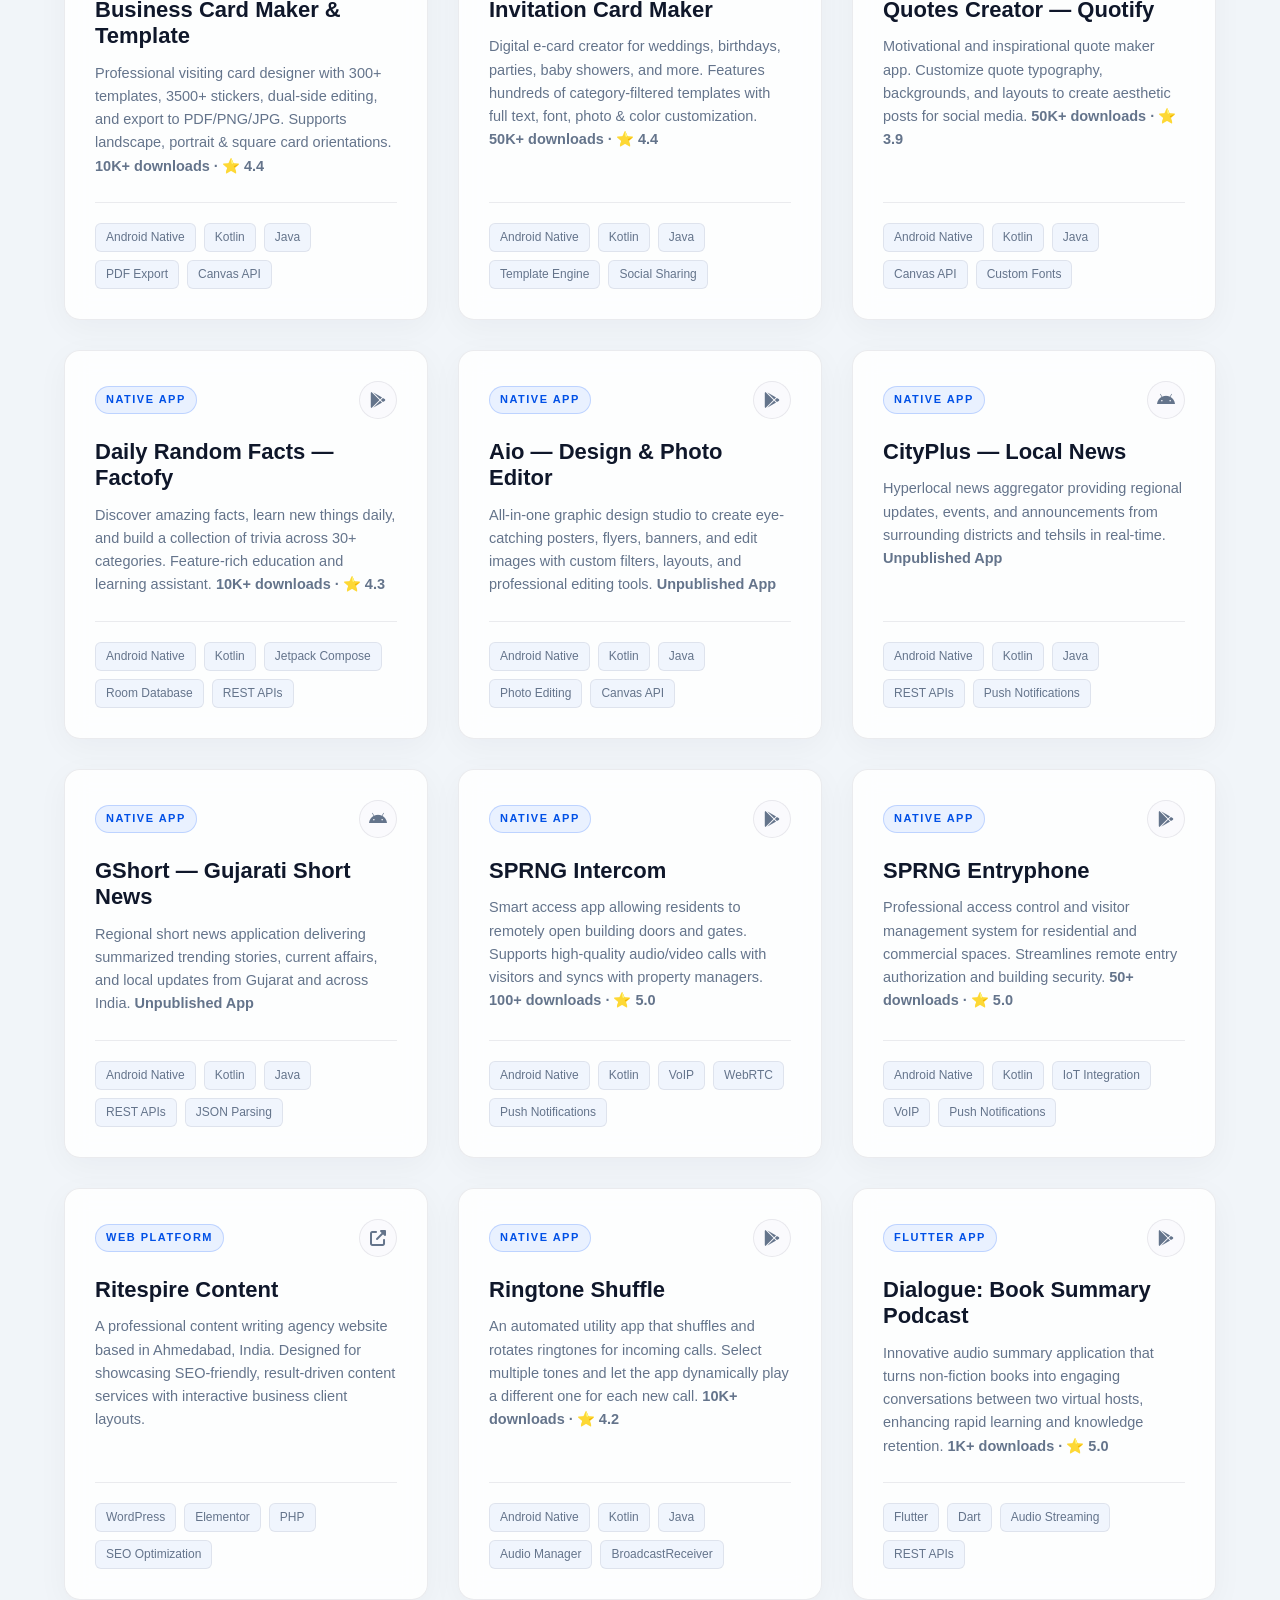
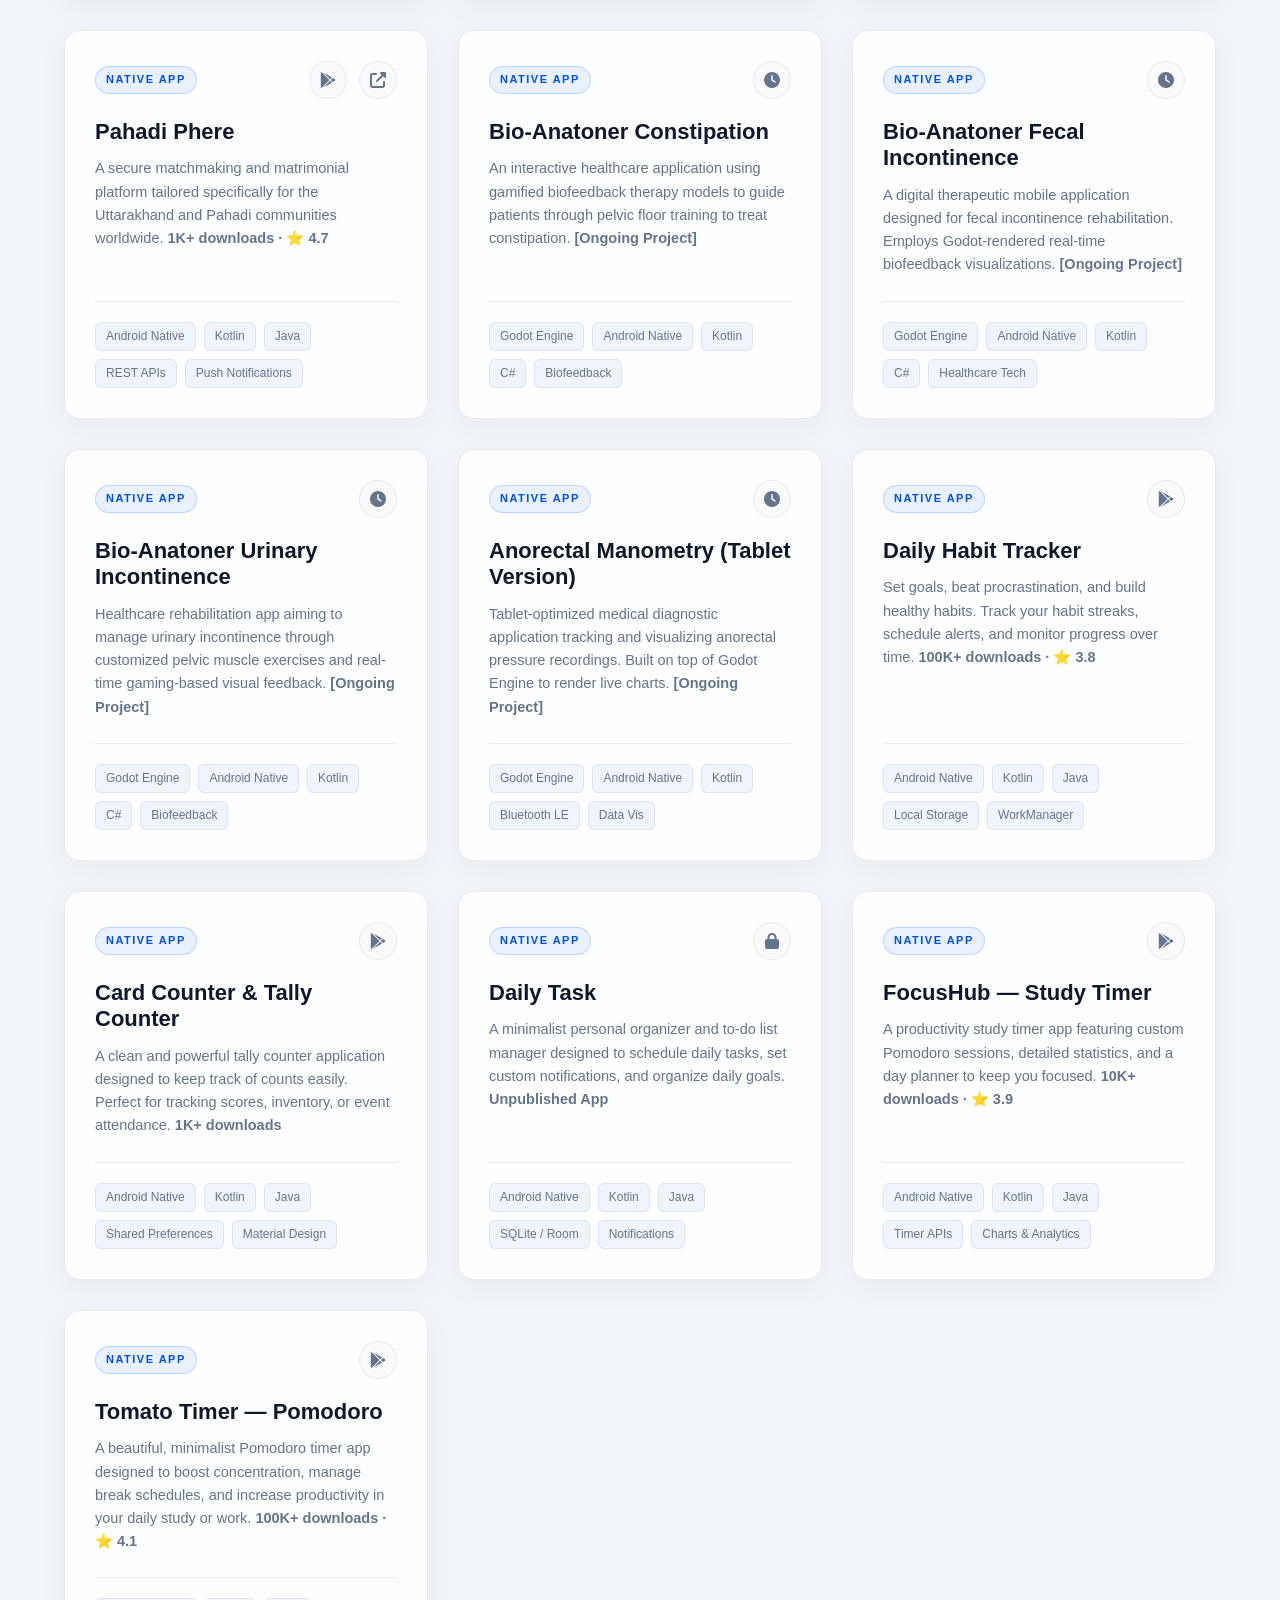
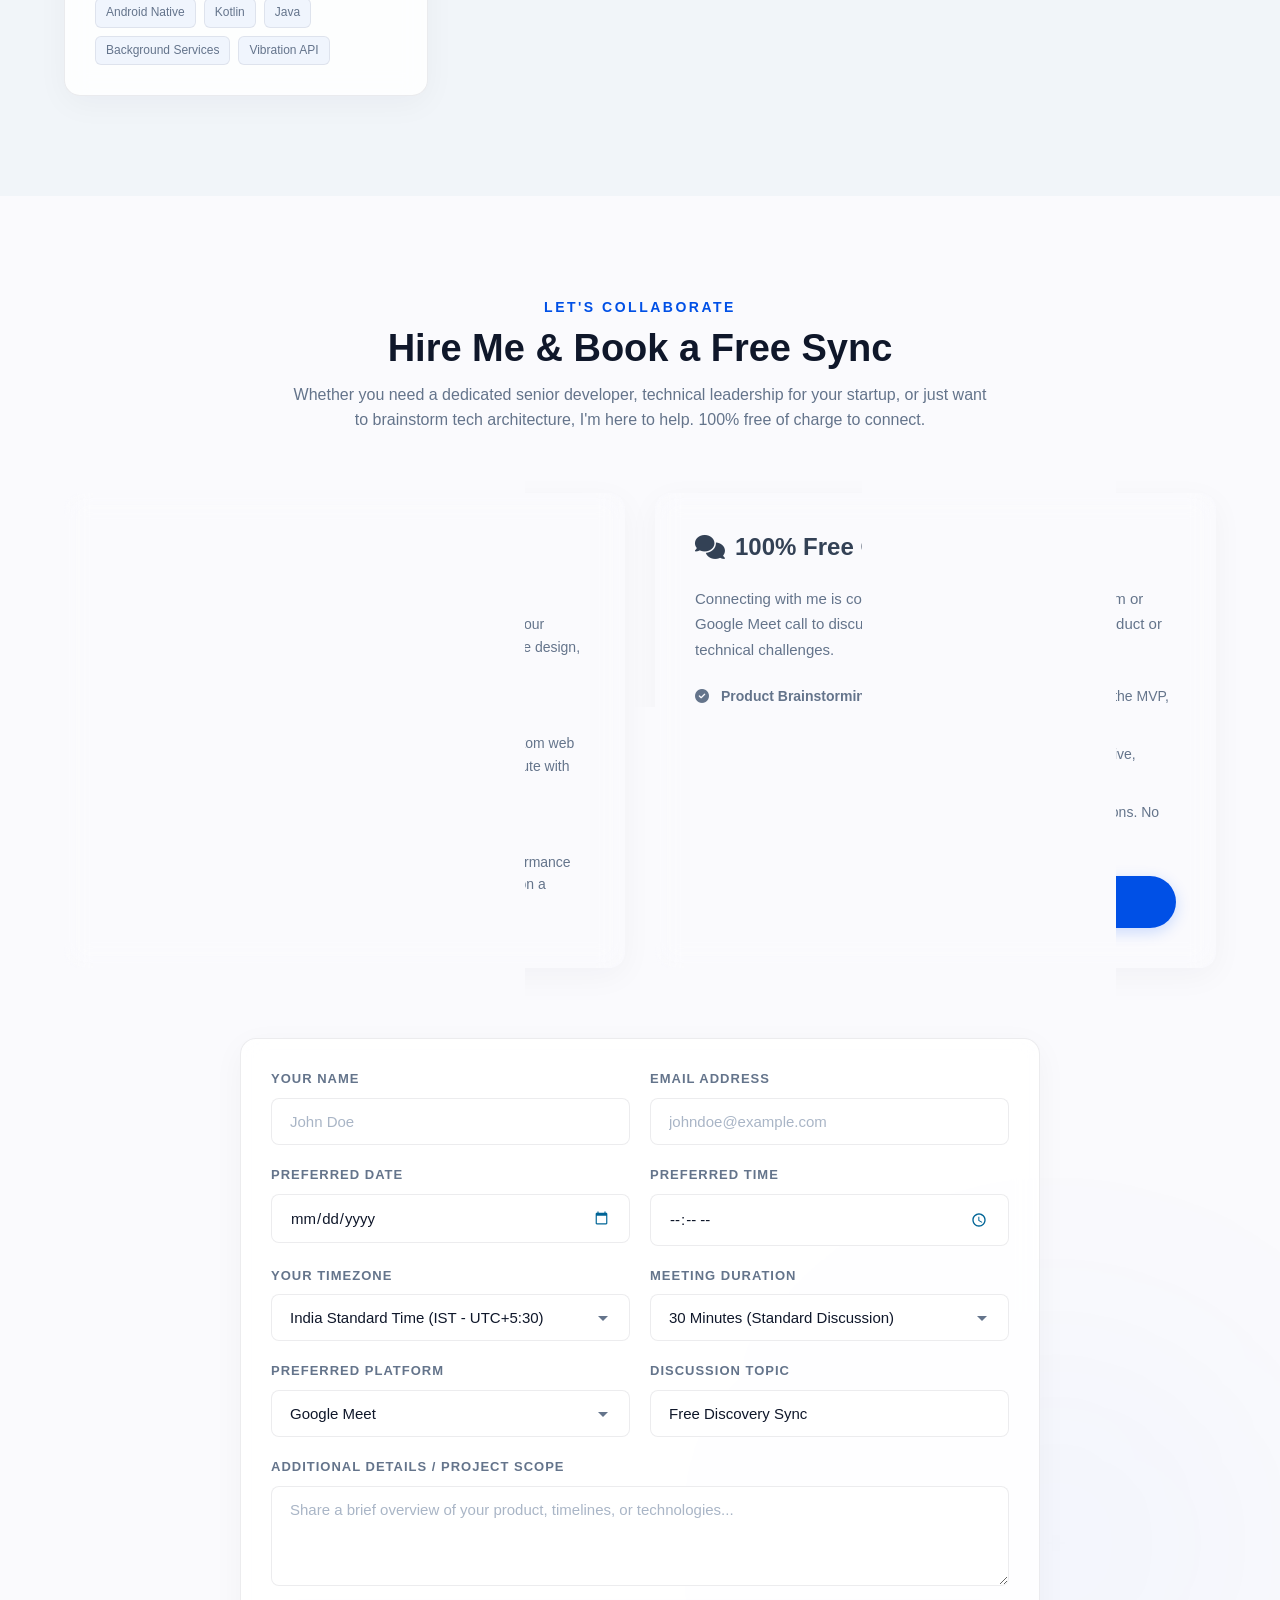
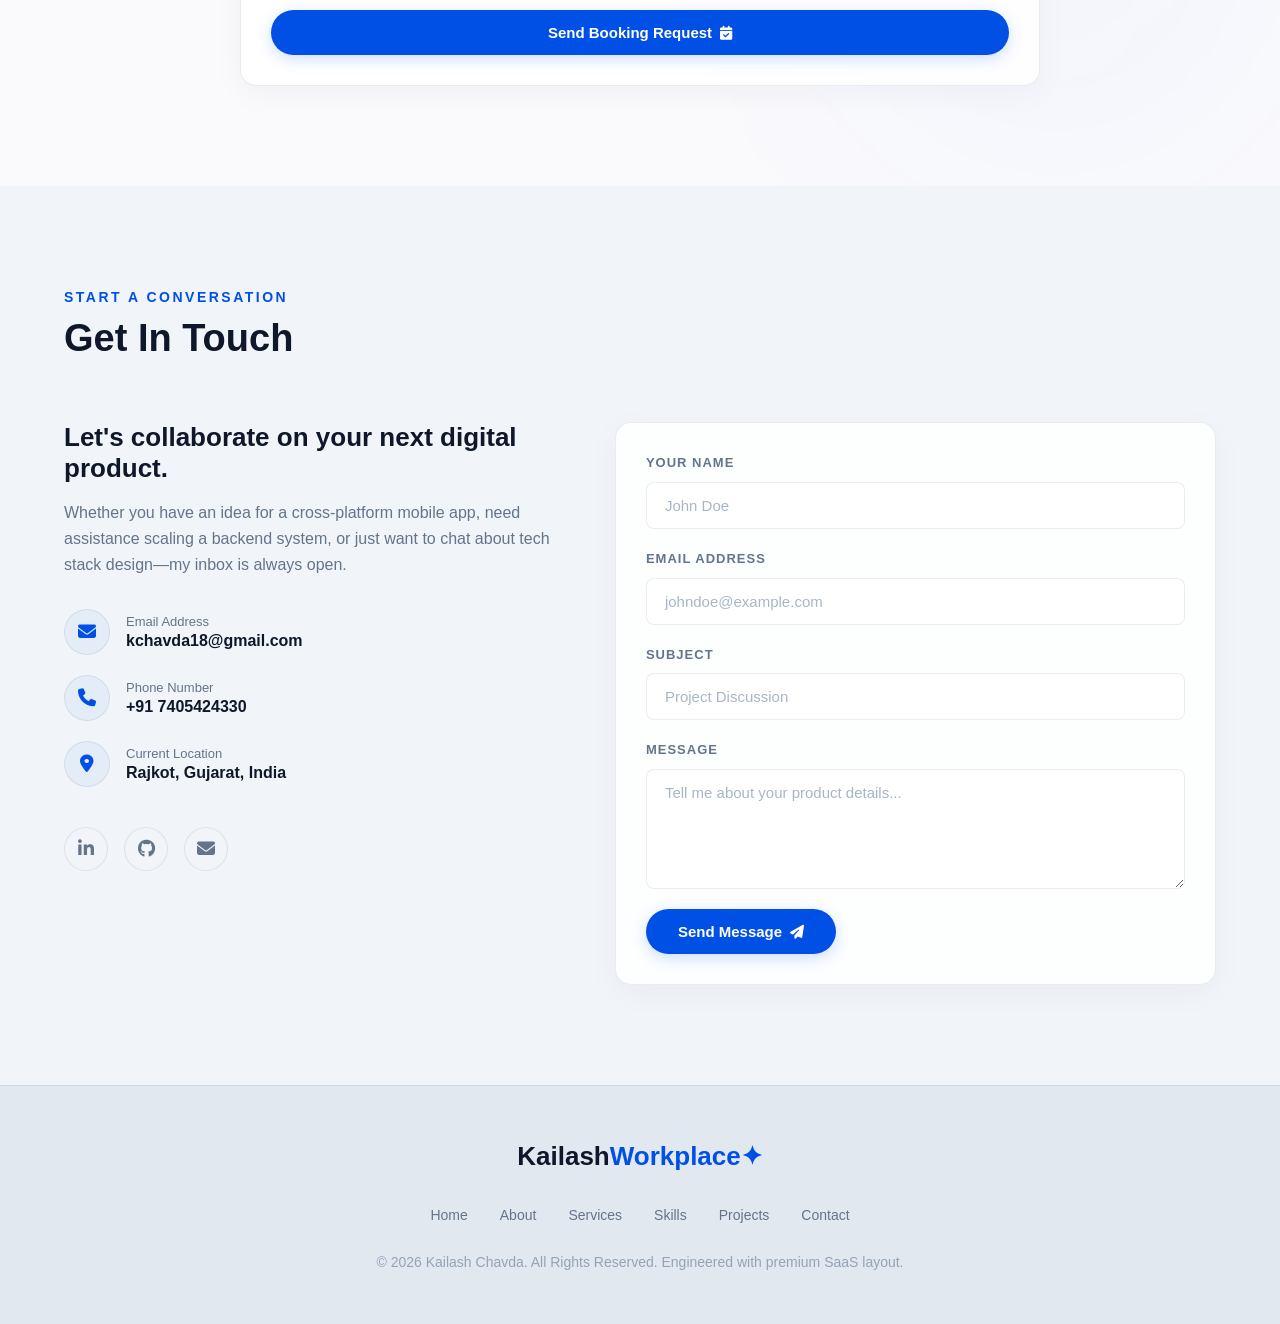
==== commit 355cbe08: "Fix project filter scroll jump and improve booking form mobile responsiveness" ====
--- a/index.html
+++ b/index.html
@@ -1044,7 +1044,7 @@
       </div>
 
       <!-- Collaboration Grid (Hire Me Options + Consultation Info) -->
-      <div class="collab-grid" style="display: grid; grid-template-columns: repeat(auto-fit, minmax(320px, 1fr)); gap: 30px; margin-bottom: 50px; align-items: stretch;">
+      <div class="collab-grid" style="display: grid; grid-template-columns: repeat(auto-fit, minmax(280px, 1fr)); gap: 30px; margin-bottom: 50px; align-items: stretch;">
         
         <!-- Column 1: Ways to Hire Me -->
         <div class="glass-card hire-info-card" style="padding: 40px; border-radius: 16px; background: var(--bg-glass); border: 1px solid var(--border-color); display: flex; flex-direction: column;">
@@ -1382,6 +1382,12 @@
               card.classList.add('hide');
             }
           });
+
+          // Maintain focus on projects section when filtering
+          const projectsSection = document.getElementById('projects');
+          if (projectsSection) {
+            projectsSection.scrollIntoView({ behavior: 'smooth' });
+          }
         });
       });
 
--- a/styles.css
+++ b/styles.css
@@ -1267,6 +1267,7 @@
   display: grid;
   grid-template-columns: repeat(auto-fill, minmax(350px, 1fr));
   gap: 30px;
+  min-height: 600px; /* Prevent container collapse and scroll jump on filtering */
 }
 
 .project-card {
@@ -1604,6 +1605,9 @@
 }
 
 .form-control {
+  width: 100%;
+  max-width: 100%;
+  box-sizing: border-box;
   background: var(--bg-input);
   border: 1px solid var(--glass-border);
   border-radius: 8px;
@@ -1784,6 +1788,9 @@
 }
 
 @media (max-width: 768px) {
+  .container {
+    padding: 0 16px;
+  }
   :root {
     --navbar-height: 70px;
   }
@@ -1862,6 +1869,11 @@
 }
 
 @media (max-width: 576px) {
+  .hire-info-card,
+  .consultation-info-card,
+  .schedule-form-card {
+    padding: 20px !important;
+  }
   .hero-title {
     font-size: 34px;
   }
